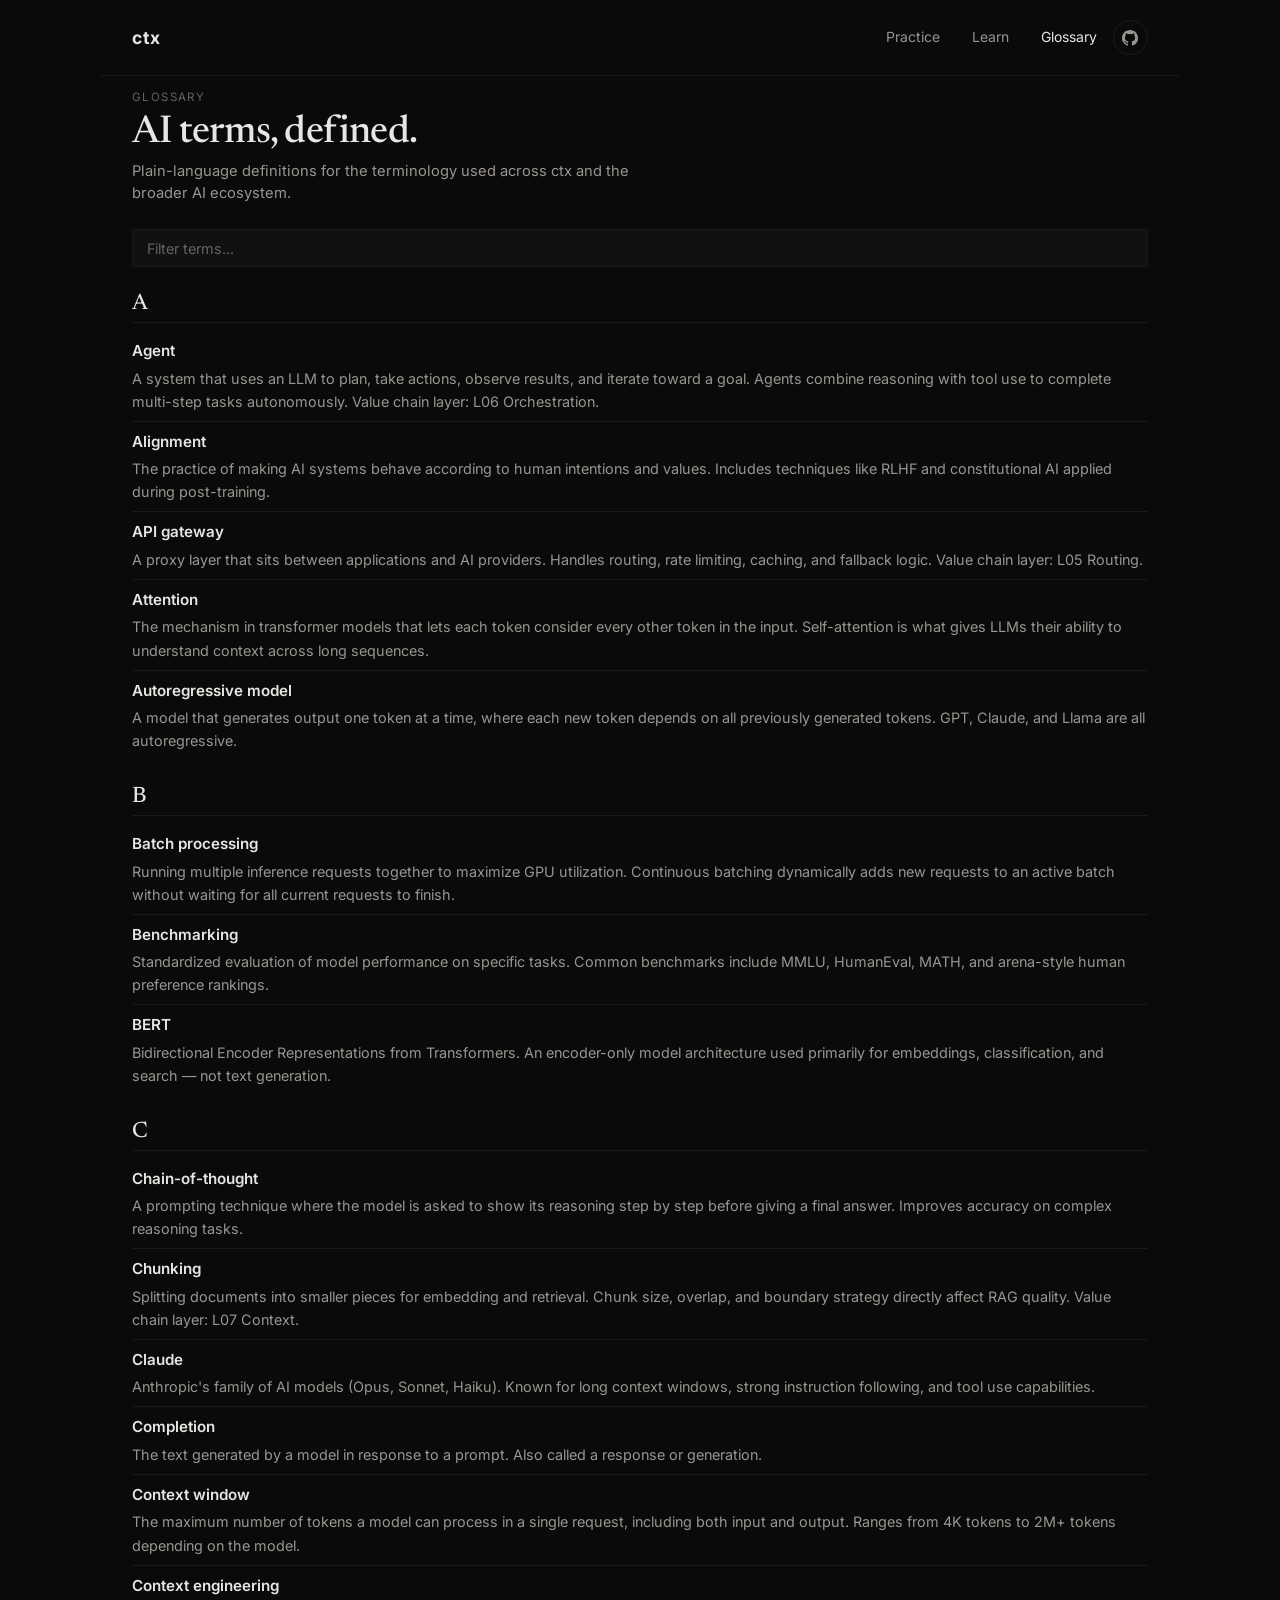
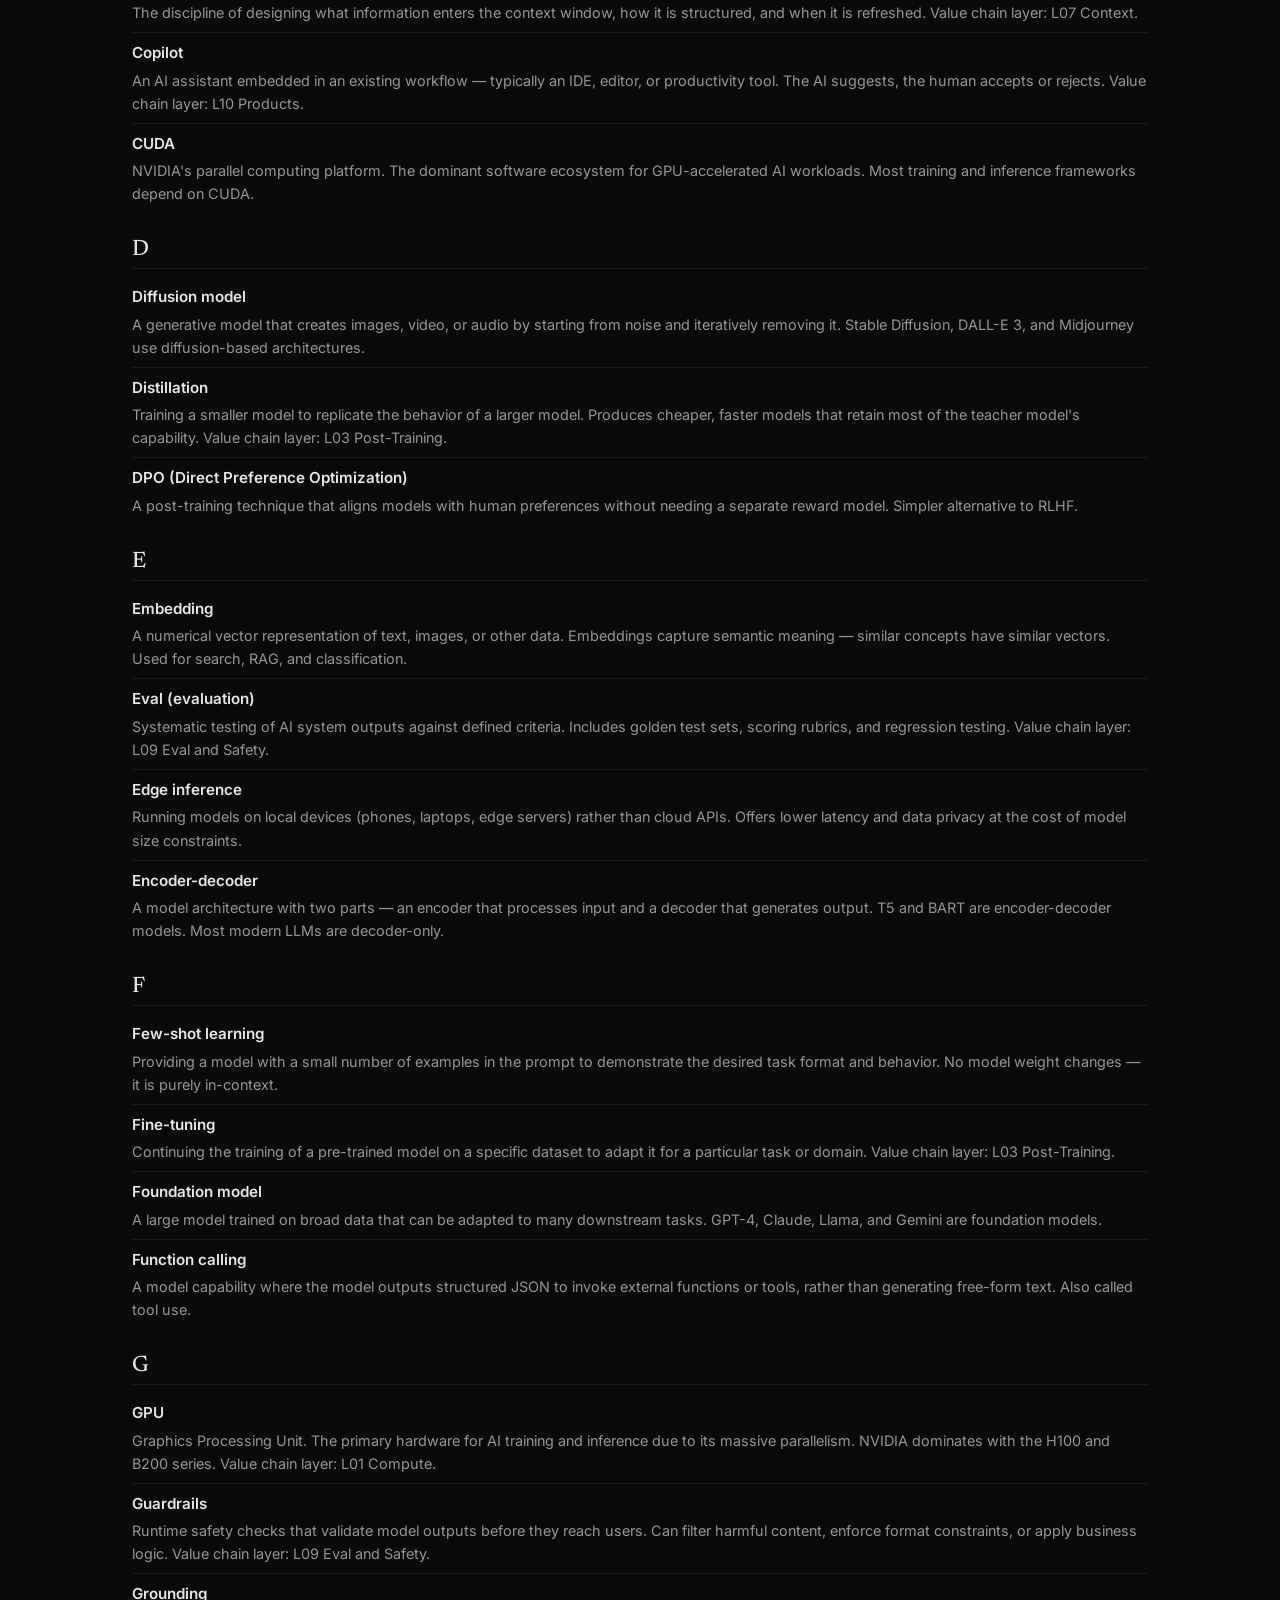
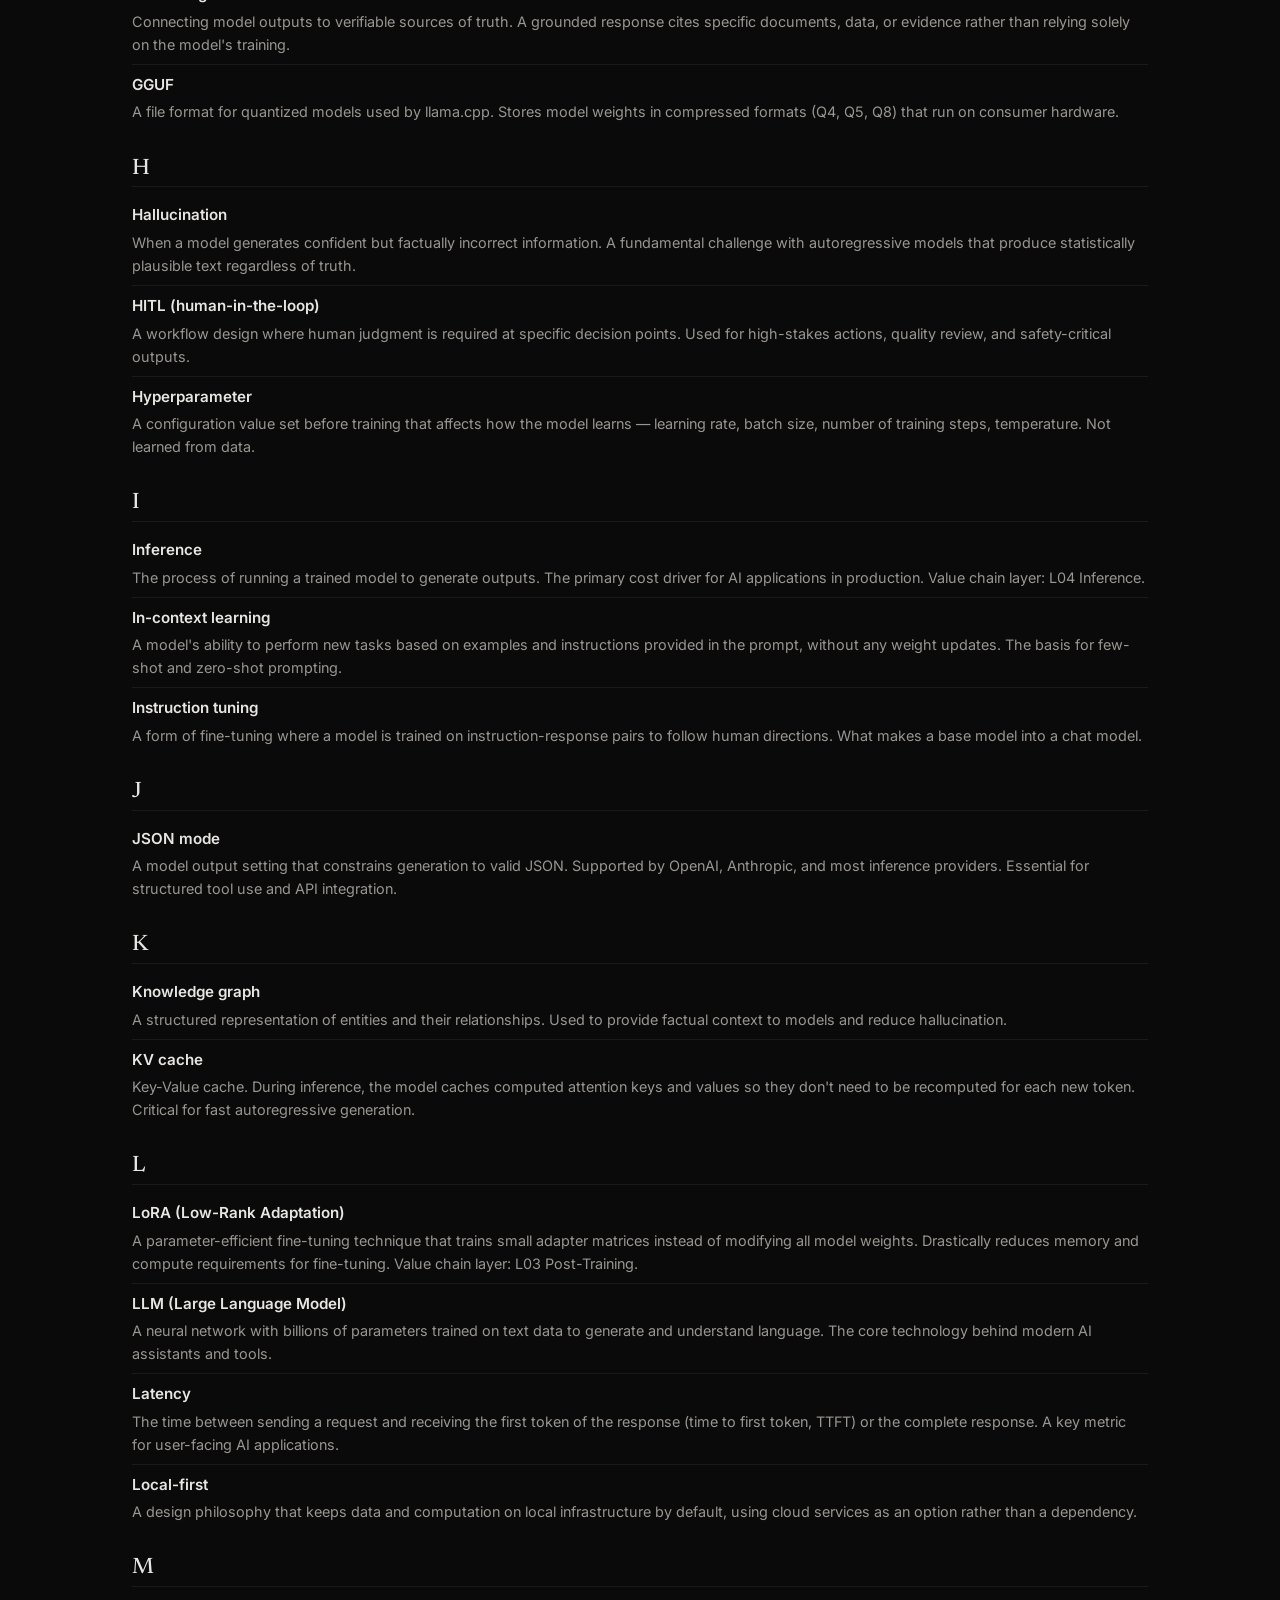
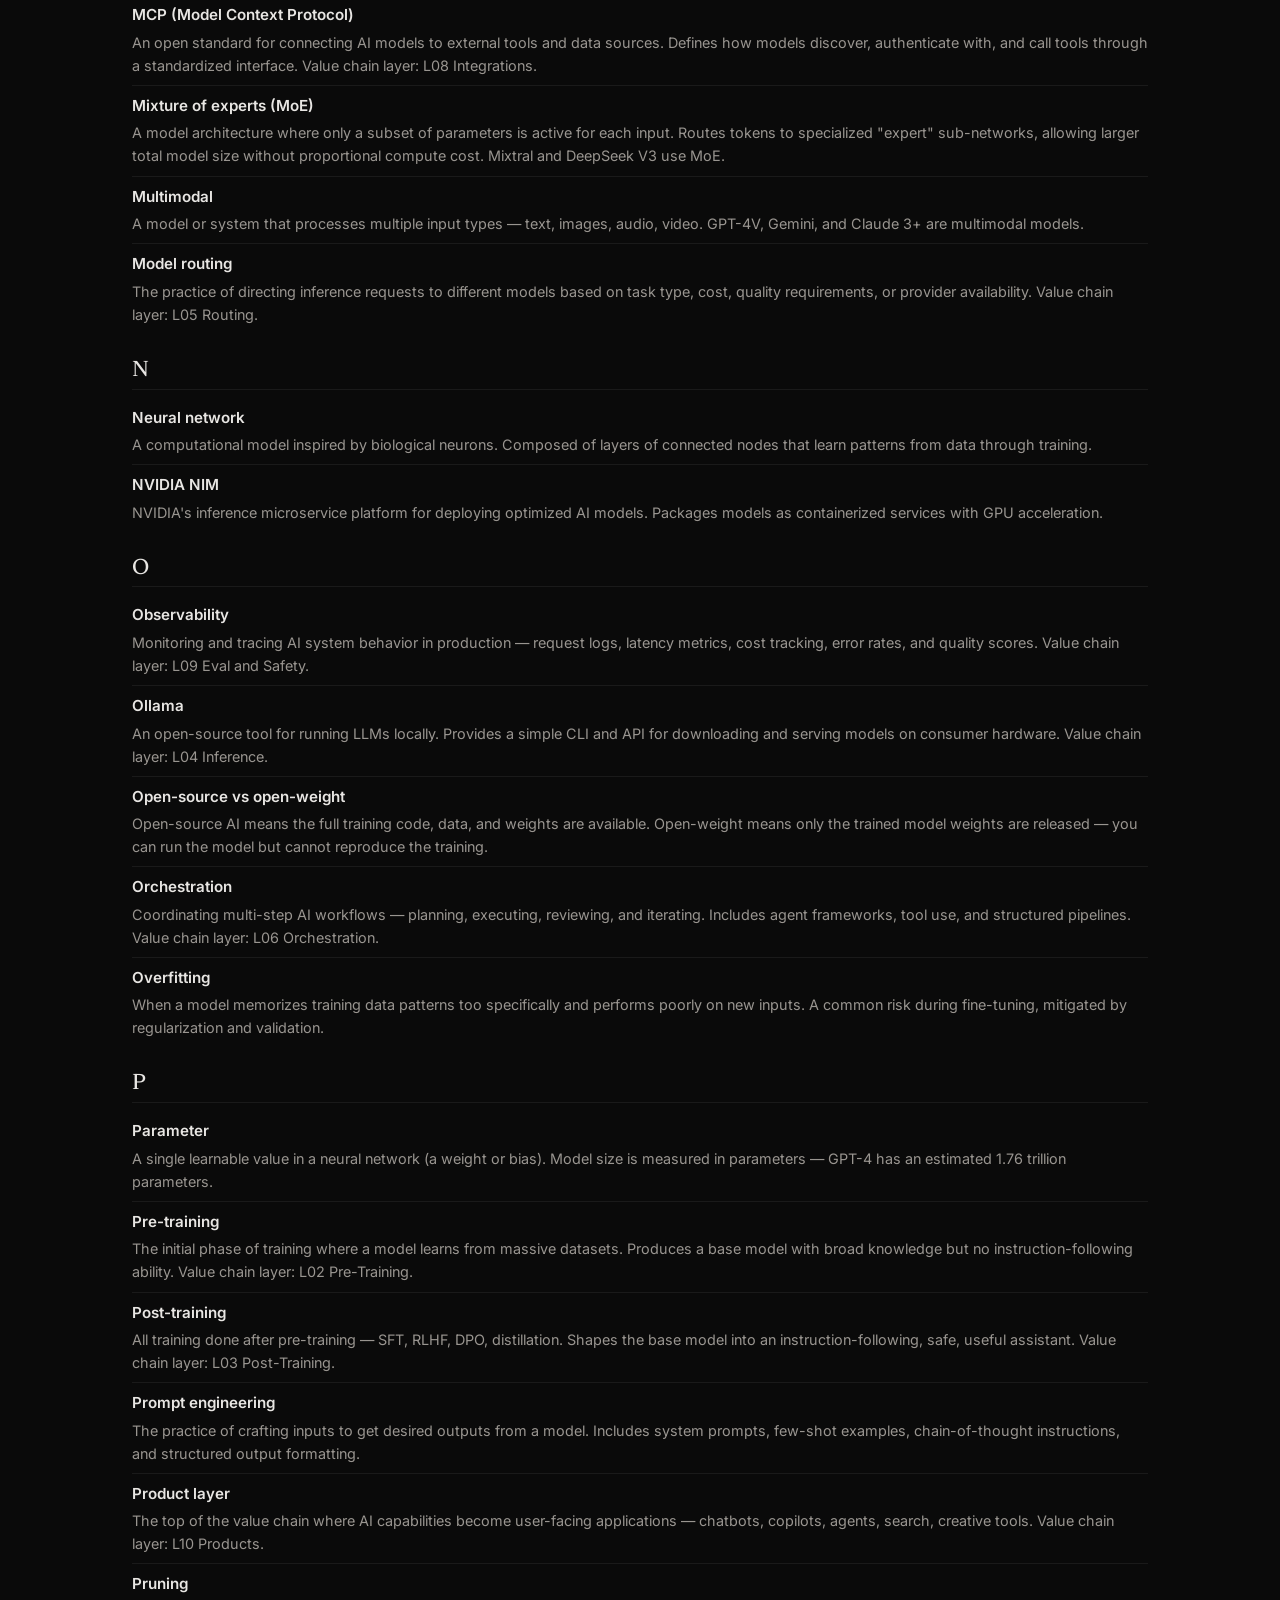
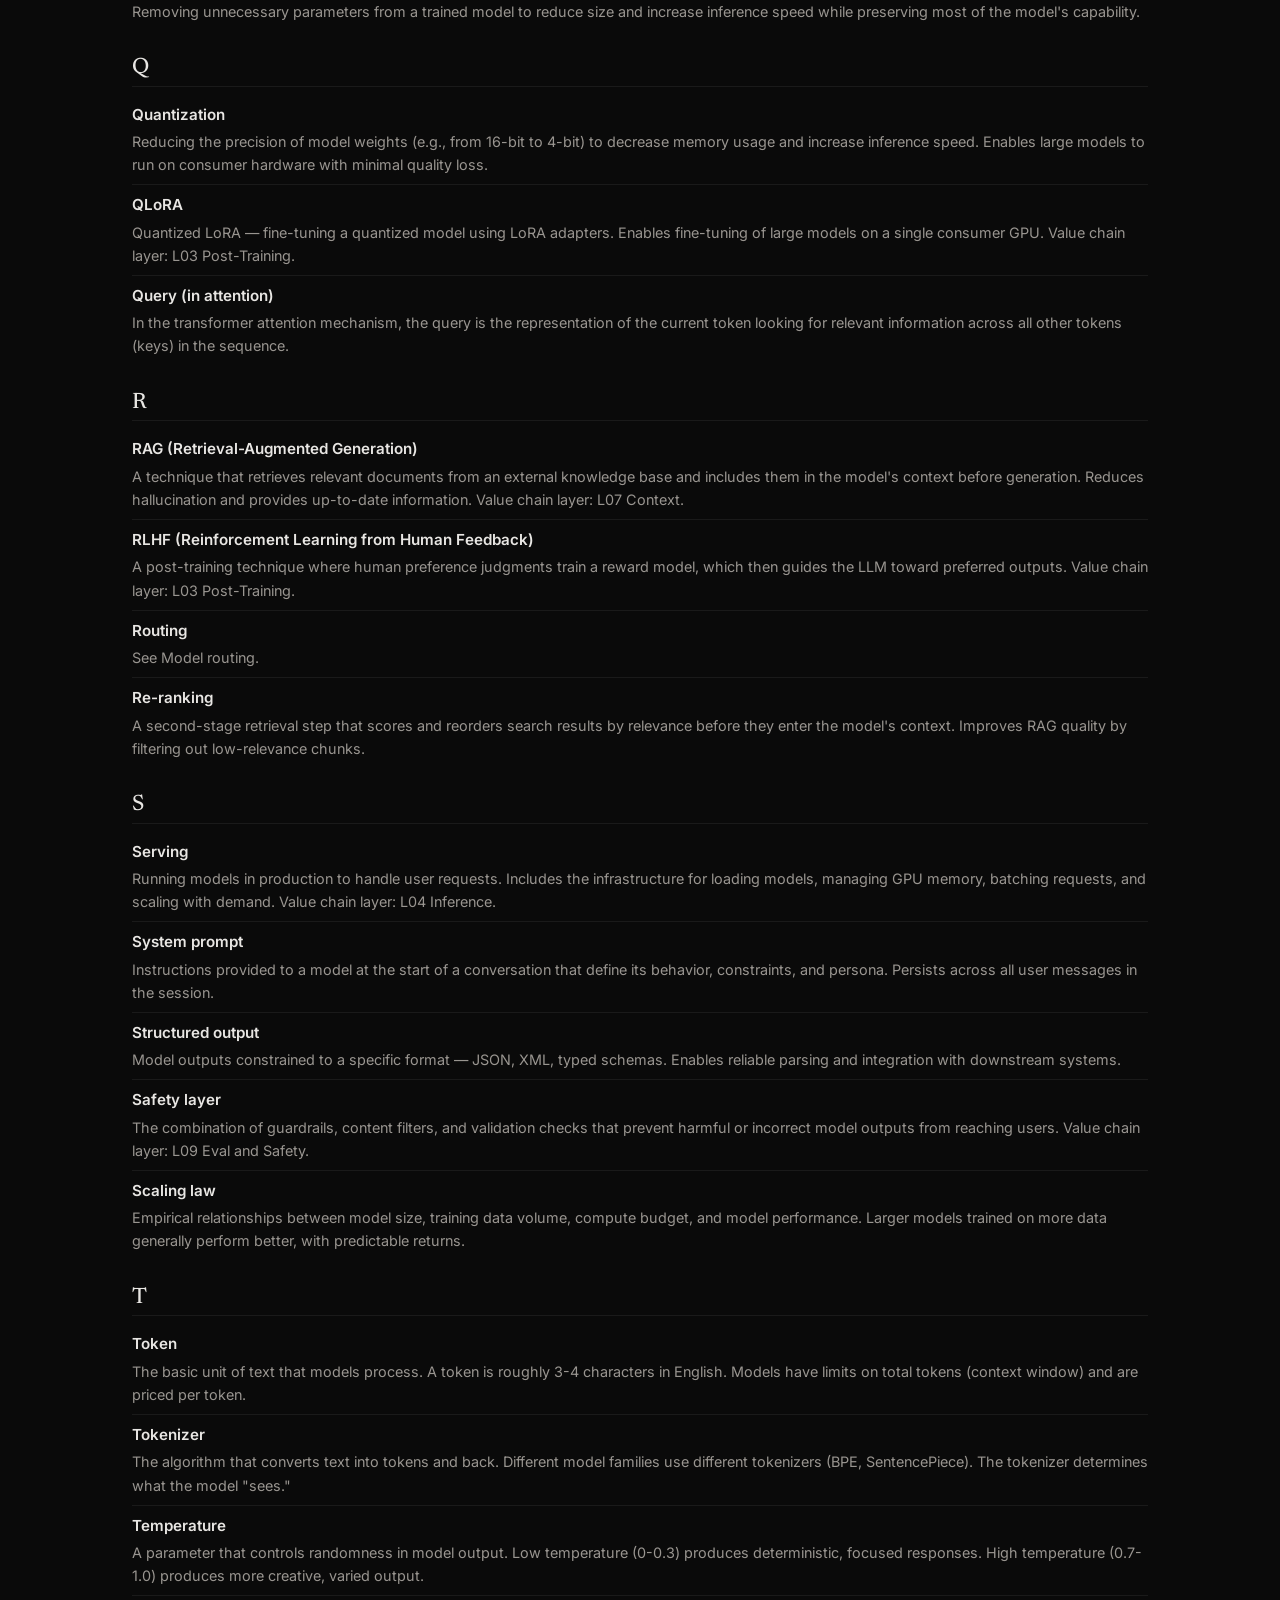
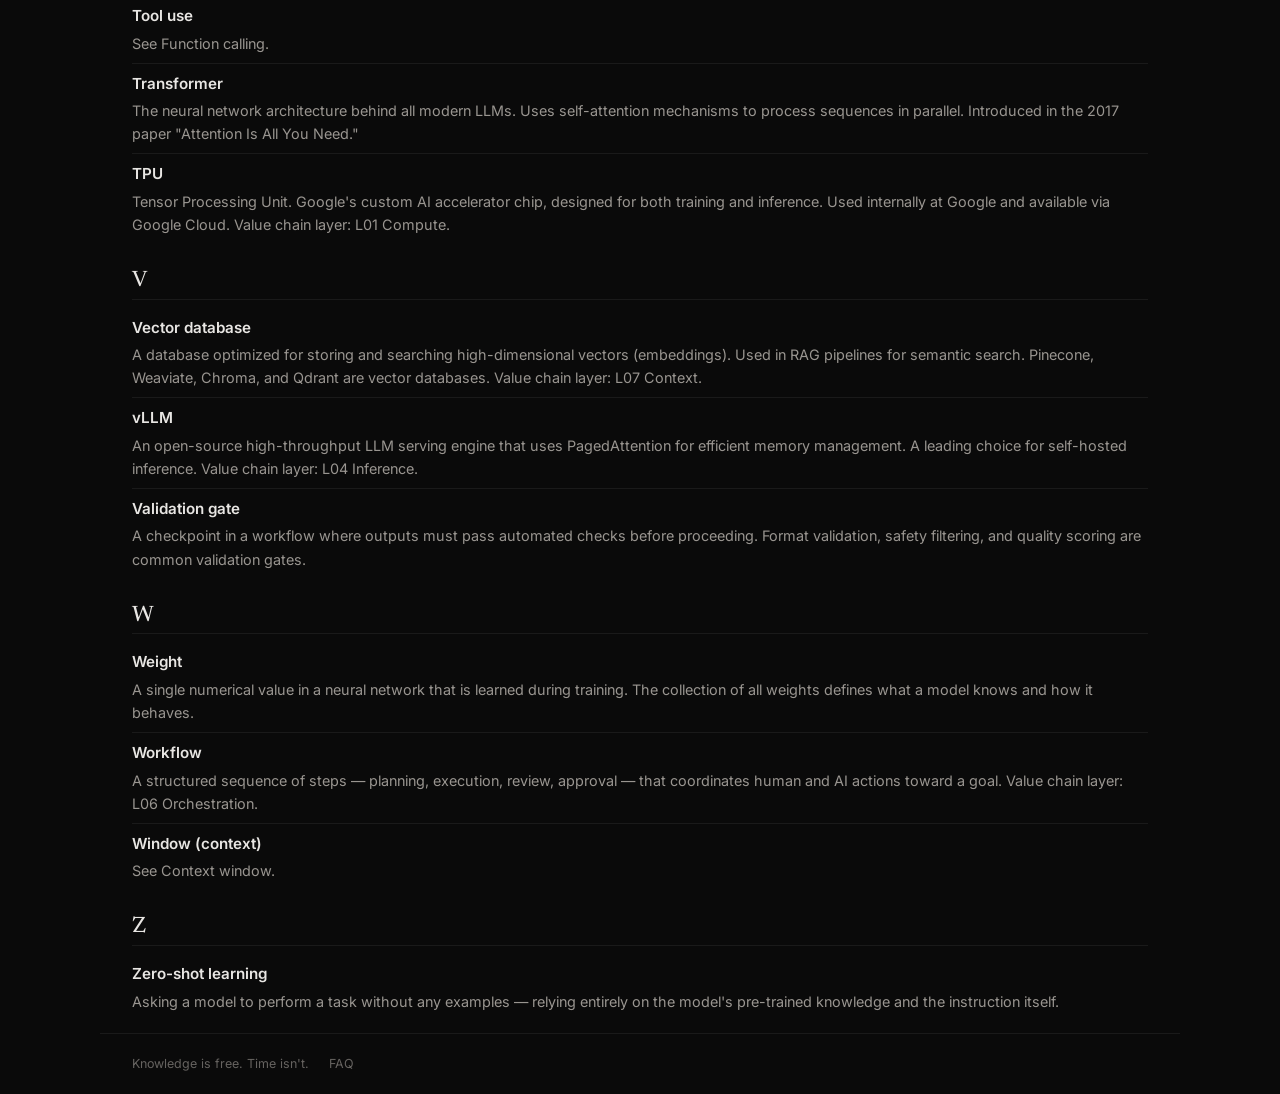
==== glossary/index.html @ 72e6d4c1 "Major site restructure: merge thesis into practice, rebuild learn/FAQ/glossary - Merge thesis (5 poi" ====
<!doctype html>
<html lang="en">
  <head>
    <meta charset="UTF-8" />
    <meta name="viewport" content="width=device-width, initial-scale=1.0" />
    <title>Glossary — ctx</title>
    <link rel="preconnect" href="https://fonts.googleapis.com" />
    <link rel="preconnect" href="https://fonts.gstatic.com" crossorigin />
    <link href="https://fonts.googleapis.com/css2?family=Inter:wght@400;500;600;700&family=Newsreader:ital,wght@0,400;0,500;1,400&display=swap" rel="stylesheet" />
    <link rel="stylesheet" href="/styles.css" />
    <link rel="canonical" href="https://ctx.earth/glossary" />
  </head>
  <body class="subpage">
    <header class="site-header">
      <a class="brand" href="/">ctx</a>
      <div class="header-actions">
        <button class="nav-toggle" type="button" aria-expanded="false" aria-controls="site-nav" aria-label="Open navigation">
          <span>Menu</span>
        </button>
        <nav id="site-nav" class="top-nav">
          <a class="nav-link" href="/practice">Practice</a>
          <a class="nav-link" href="/learn">Learn</a>
          <a class="nav-link" href="/glossary">Glossary</a>
        </nav>
        <a class="repo-link" href="https://github.com/oxnr/ctx" target="_blank" rel="noreferrer" aria-label="View ctx on GitHub" title="View source on GitHub">
          <svg viewBox="0 0 16 16" aria-hidden="true">
            <path d="M8 0C3.58 0 0 3.58 0 8c0 3.54 2.29 6.53 5.47 7.59.4.07.55-.17.55-.38 0-.19-.01-.82-.01-1.49-2.01.37-2.53-.49-2.69-.94-.09-.23-.48-.94-.82-1.13-.28-.15-.68-.52-.01-.53.63-.01 1.08.58 1.23.82.72 1.21 1.87.87 2.33.66.07-.52.28-.87.51-1.07-1.78-.2-3.64-.89-3.64-3.95 0-.87.31-1.59.82-2.15-.08-.2-.36-1.01.08-2.1 0 0 .67-.21 2.2.82a7.56 7.56 0 0 1 4 0c1.53-1.04 2.2-.82 2.2-.82.44 1.09.16 1.9.08 2.1.51.56.82 1.27.82 2.15 0 3.07-1.87 3.75-3.65 3.95.29.25.54.73.54 1.48 0 1.07-.01 1.93-.01 2.2 0 .21.15.46.55.38A8.01 8.01 0 0 0 16 8c0-4.42-3.58-8-8-8Z" />
          </svg>
        </a>
      </div>
    </header>
    <main>
      <section class="hero section" data-reveal>
        <p class="hero-kicker">Glossary</p>
        <h1>AI terms, defined.</h1>
        <p class="hero-subtitle">Plain-language definitions for the terminology used across ctx and the broader AI ecosystem.</p>
      </section>

      <section class="section section-compact" data-reveal>
        <div class="glossary__search">
          <input class="glossary__input" type="text" placeholder="Filter terms..." aria-label="Filter glossary terms" id="glossary-filter" />
        </div>

        <div class="glossary">

          <h2 class="glossary__letter" id="letter-A">A</h2>
          <dl class="glossary__list">
            <div class="glossary__entry">
              <dt id="agent">Agent</dt>
              <dd>A system that uses an LLM to plan, take actions, observe results, and iterate toward a goal. Agents combine reasoning with tool use to complete multi-step tasks autonomously. Value chain layer: L06 Orchestration.</dd>
            </div>
            <div class="glossary__entry">
              <dt id="alignment">Alignment</dt>
              <dd>The practice of making AI systems behave according to human intentions and values. Includes techniques like RLHF and constitutional AI applied during post-training.</dd>
            </div>
            <div class="glossary__entry">
              <dt id="api-gateway">API gateway</dt>
              <dd>A proxy layer that sits between applications and AI providers. Handles routing, rate limiting, caching, and fallback logic. Value chain layer: L05 Routing.</dd>
            </div>
            <div class="glossary__entry">
              <dt id="attention">Attention</dt>
              <dd>The mechanism in transformer models that lets each token consider every other token in the input. Self-attention is what gives LLMs their ability to understand context across long sequences.</dd>
            </div>
            <div class="glossary__entry">
              <dt id="autoregressive-model">Autoregressive model</dt>
              <dd>A model that generates output one token at a time, where each new token depends on all previously generated tokens. GPT, Claude, and Llama are all autoregressive.</dd>
            </div>
          </dl>

          <h2 class="glossary__letter" id="letter-B">B</h2>
          <dl class="glossary__list">
            <div class="glossary__entry">
              <dt id="batch-processing">Batch processing</dt>
              <dd>Running multiple inference requests together to maximize GPU utilization. Continuous batching dynamically adds new requests to an active batch without waiting for all current requests to finish.</dd>
            </div>
            <div class="glossary__entry">
              <dt id="benchmarking">Benchmarking</dt>
              <dd>Standardized evaluation of model performance on specific tasks. Common benchmarks include MMLU, HumanEval, MATH, and arena-style human preference rankings.</dd>
            </div>
            <div class="glossary__entry">
              <dt id="bert">BERT</dt>
              <dd>Bidirectional Encoder Representations from Transformers. An encoder-only model architecture used primarily for embeddings, classification, and search — not text generation.</dd>
            </div>
          </dl>

          <h2 class="glossary__letter" id="letter-C">C</h2>
          <dl class="glossary__list">
            <div class="glossary__entry">
              <dt id="chain-of-thought">Chain-of-thought</dt>
              <dd>A prompting technique where the model is asked to show its reasoning step by step before giving a final answer. Improves accuracy on complex reasoning tasks.</dd>
            </div>
            <div class="glossary__entry">
              <dt id="chunking">Chunking</dt>
              <dd>Splitting documents into smaller pieces for embedding and retrieval. Chunk size, overlap, and boundary strategy directly affect RAG quality. Value chain layer: L07 Context.</dd>
            </div>
            <div class="glossary__entry">
              <dt id="claude">Claude</dt>
              <dd>Anthropic's family of AI models (Opus, Sonnet, Haiku). Known for long context windows, strong instruction following, and tool use capabilities.</dd>
            </div>
            <div class="glossary__entry">
              <dt id="completion">Completion</dt>
              <dd>The text generated by a model in response to a prompt. Also called a response or generation.</dd>
            </div>
            <div class="glossary__entry">
              <dt id="context-window">Context window</dt>
              <dd>The maximum number of tokens a model can process in a single request, including both input and output. Ranges from 4K tokens to 2M+ tokens depending on the model.</dd>
            </div>
            <div class="glossary__entry">
              <dt id="context-engineering">Context engineering</dt>
              <dd>The discipline of designing what information enters the context window, how it is structured, and when it is refreshed. Value chain layer: L07 Context.</dd>
            </div>
            <div class="glossary__entry">
              <dt id="copilot">Copilot</dt>
              <dd>An AI assistant embedded in an existing workflow — typically an IDE, editor, or productivity tool. The AI suggests, the human accepts or rejects. Value chain layer: L10 Products.</dd>
            </div>
            <div class="glossary__entry">
              <dt id="cuda">CUDA</dt>
              <dd>NVIDIA's parallel computing platform. The dominant software ecosystem for GPU-accelerated AI workloads. Most training and inference frameworks depend on CUDA.</dd>
            </div>
          </dl>

          <h2 class="glossary__letter" id="letter-D">D</h2>
          <dl class="glossary__list">
            <div class="glossary__entry">
              <dt id="diffusion-model">Diffusion model</dt>
              <dd>A generative model that creates images, video, or audio by starting from noise and iteratively removing it. Stable Diffusion, DALL-E 3, and Midjourney use diffusion-based architectures.</dd>
            </div>
            <div class="glossary__entry">
              <dt id="distillation">Distillation</dt>
              <dd>Training a smaller model to replicate the behavior of a larger model. Produces cheaper, faster models that retain most of the teacher model's capability. Value chain layer: L03 Post-Training.</dd>
            </div>
            <div class="glossary__entry">
              <dt id="dpo">DPO (Direct Preference Optimization)</dt>
              <dd>A post-training technique that aligns models with human preferences without needing a separate reward model. Simpler alternative to RLHF.</dd>
            </div>
          </dl>

          <h2 class="glossary__letter" id="letter-E">E</h2>
          <dl class="glossary__list">
            <div class="glossary__entry">
              <dt id="embedding">Embedding</dt>
              <dd>A numerical vector representation of text, images, or other data. Embeddings capture semantic meaning — similar concepts have similar vectors. Used for search, RAG, and classification.</dd>
            </div>
            <div class="glossary__entry">
              <dt id="eval">Eval (evaluation)</dt>
              <dd>Systematic testing of AI system outputs against defined criteria. Includes golden test sets, scoring rubrics, and regression testing. Value chain layer: L09 Eval and Safety.</dd>
            </div>
            <div class="glossary__entry">
              <dt id="edge-inference">Edge inference</dt>
              <dd>Running models on local devices (phones, laptops, edge servers) rather than cloud APIs. Offers lower latency and data privacy at the cost of model size constraints.</dd>
            </div>
            <div class="glossary__entry">
              <dt id="encoder-decoder">Encoder-decoder</dt>
              <dd>A model architecture with two parts — an encoder that processes input and a decoder that generates output. T5 and BART are encoder-decoder models. Most modern LLMs are decoder-only.</dd>
            </div>
          </dl>

          <h2 class="glossary__letter" id="letter-F">F</h2>
          <dl class="glossary__list">
            <div class="glossary__entry">
              <dt id="few-shot-learning">Few-shot learning</dt>
              <dd>Providing a model with a small number of examples in the prompt to demonstrate the desired task format and behavior. No model weight changes — it is purely in-context.</dd>
            </div>
            <div class="glossary__entry">
              <dt id="fine-tuning">Fine-tuning</dt>
              <dd>Continuing the training of a pre-trained model on a specific dataset to adapt it for a particular task or domain. Value chain layer: L03 Post-Training.</dd>
            </div>
            <div class="glossary__entry">
              <dt id="foundation-model">Foundation model</dt>
              <dd>A large model trained on broad data that can be adapted to many downstream tasks. GPT-4, Claude, Llama, and Gemini are foundation models.</dd>
            </div>
            <div class="glossary__entry">
              <dt id="function-calling">Function calling</dt>
              <dd>A model capability where the model outputs structured JSON to invoke external functions or tools, rather than generating free-form text. Also called tool use.</dd>
            </div>
          </dl>

          <h2 class="glossary__letter" id="letter-G">G</h2>
          <dl class="glossary__list">
            <div class="glossary__entry">
              <dt id="gpu">GPU</dt>
              <dd>Graphics Processing Unit. The primary hardware for AI training and inference due to its massive parallelism. NVIDIA dominates with the H100 and B200 series. Value chain layer: L01 Compute.</dd>
            </div>
            <div class="glossary__entry">
              <dt id="guardrails">Guardrails</dt>
              <dd>Runtime safety checks that validate model outputs before they reach users. Can filter harmful content, enforce format constraints, or apply business logic. Value chain layer: L09 Eval and Safety.</dd>
            </div>
            <div class="glossary__entry">
              <dt id="grounding">Grounding</dt>
              <dd>Connecting model outputs to verifiable sources of truth. A grounded response cites specific documents, data, or evidence rather than relying solely on the model's training.</dd>
            </div>
            <div class="glossary__entry">
              <dt id="gguf">GGUF</dt>
              <dd>A file format for quantized models used by llama.cpp. Stores model weights in compressed formats (Q4, Q5, Q8) that run on consumer hardware.</dd>
            </div>
          </dl>

          <h2 class="glossary__letter" id="letter-H">H</h2>
          <dl class="glossary__list">
            <div class="glossary__entry">
              <dt id="hallucination">Hallucination</dt>
              <dd>When a model generates confident but factually incorrect information. A fundamental challenge with autoregressive models that produce statistically plausible text regardless of truth.</dd>
            </div>
            <div class="glossary__entry">
              <dt id="hitl">HITL (human-in-the-loop)</dt>
              <dd>A workflow design where human judgment is required at specific decision points. Used for high-stakes actions, quality review, and safety-critical outputs.</dd>
            </div>
            <div class="glossary__entry">
              <dt id="hyperparameter">Hyperparameter</dt>
              <dd>A configuration value set before training that affects how the model learns — learning rate, batch size, number of training steps, temperature. Not learned from data.</dd>
            </div>
          </dl>

          <h2 class="glossary__letter" id="letter-I">I</h2>
          <dl class="glossary__list">
            <div class="glossary__entry">
              <dt id="inference">Inference</dt>
              <dd>The process of running a trained model to generate outputs. The primary cost driver for AI applications in production. Value chain layer: L04 Inference.</dd>
            </div>
            <div class="glossary__entry">
              <dt id="in-context-learning">In-context learning</dt>
              <dd>A model's ability to perform new tasks based on examples and instructions provided in the prompt, without any weight updates. The basis for few-shot and zero-shot prompting.</dd>
            </div>
            <div class="glossary__entry">
              <dt id="instruction-tuning">Instruction tuning</dt>
              <dd>A form of fine-tuning where a model is trained on instruction-response pairs to follow human directions. What makes a base model into a chat model.</dd>
            </div>
          </dl>

          <h2 class="glossary__letter" id="letter-J">J</h2>
          <dl class="glossary__list">
            <div class="glossary__entry">
              <dt id="json-mode">JSON mode</dt>
              <dd>A model output setting that constrains generation to valid JSON. Supported by OpenAI, Anthropic, and most inference providers. Essential for structured tool use and API integration.</dd>
            </div>
          </dl>

          <h2 class="glossary__letter" id="letter-K">K</h2>
          <dl class="glossary__list">
            <div class="glossary__entry">
              <dt id="knowledge-graph">Knowledge graph</dt>
              <dd>A structured representation of entities and their relationships. Used to provide factual context to models and reduce hallucination.</dd>
            </div>
            <div class="glossary__entry">
              <dt id="kv-cache">KV cache</dt>
              <dd>Key-Value cache. During inference, the model caches computed attention keys and values so they don't need to be recomputed for each new token. Critical for fast autoregressive generation.</dd>
            </div>
          </dl>

          <h2 class="glossary__letter" id="letter-L">L</h2>
          <dl class="glossary__list">
            <div class="glossary__entry">
              <dt id="lora">LoRA (Low-Rank Adaptation)</dt>
              <dd>A parameter-efficient fine-tuning technique that trains small adapter matrices instead of modifying all model weights. Drastically reduces memory and compute requirements for fine-tuning. Value chain layer: L03 Post-Training.</dd>
            </div>
            <div class="glossary__entry">
              <dt id="llm">LLM (Large Language Model)</dt>
              <dd>A neural network with billions of parameters trained on text data to generate and understand language. The core technology behind modern AI assistants and tools.</dd>
            </div>
            <div class="glossary__entry">
              <dt id="latency">Latency</dt>
              <dd>The time between sending a request and receiving the first token of the response (time to first token, TTFT) or the complete response. A key metric for user-facing AI applications.</dd>
            </div>
            <div class="glossary__entry">
              <dt id="local-first">Local-first</dt>
              <dd>A design philosophy that keeps data and computation on local infrastructure by default, using cloud services as an option rather than a dependency.</dd>
            </div>
          </dl>

          <h2 class="glossary__letter" id="letter-M">M</h2>
          <dl class="glossary__list">
            <div class="glossary__entry">
              <dt id="mcp">MCP (Model Context Protocol)</dt>
              <dd>An open standard for connecting AI models to external tools and data sources. Defines how models discover, authenticate with, and call tools through a standardized interface. Value chain layer: L08 Integrations.</dd>
            </div>
            <div class="glossary__entry">
              <dt id="mixture-of-experts">Mixture of experts (MoE)</dt>
              <dd>A model architecture where only a subset of parameters is active for each input. Routes tokens to specialized "expert" sub-networks, allowing larger total model size without proportional compute cost. Mixtral and DeepSeek V3 use MoE.</dd>
            </div>
            <div class="glossary__entry">
              <dt id="multimodal">Multimodal</dt>
              <dd>A model or system that processes multiple input types — text, images, audio, video. GPT-4V, Gemini, and Claude 3+ are multimodal models.</dd>
            </div>
            <div class="glossary__entry">
              <dt id="model-routing">Model routing</dt>
              <dd>The practice of directing inference requests to different models based on task type, cost, quality requirements, or provider availability. Value chain layer: L05 Routing.</dd>
            </div>
          </dl>

          <h2 class="glossary__letter" id="letter-N">N</h2>
          <dl class="glossary__list">
            <div class="glossary__entry">
              <dt id="neural-network">Neural network</dt>
              <dd>A computational model inspired by biological neurons. Composed of layers of connected nodes that learn patterns from data through training.</dd>
            </div>
            <div class="glossary__entry">
              <dt id="nvidia-nim">NVIDIA NIM</dt>
              <dd>NVIDIA's inference microservice platform for deploying optimized AI models. Packages models as containerized services with GPU acceleration.</dd>
            </div>
          </dl>

          <h2 class="glossary__letter" id="letter-O">O</h2>
          <dl class="glossary__list">
            <div class="glossary__entry">
              <dt id="observability">Observability</dt>
              <dd>Monitoring and tracing AI system behavior in production — request logs, latency metrics, cost tracking, error rates, and quality scores. Value chain layer: L09 Eval and Safety.</dd>
            </div>
            <div class="glossary__entry">
              <dt id="ollama">Ollama</dt>
              <dd>An open-source tool for running LLMs locally. Provides a simple CLI and API for downloading and serving models on consumer hardware. Value chain layer: L04 Inference.</dd>
            </div>
            <div class="glossary__entry">
              <dt id="open-source-vs-open-weight">Open-source vs open-weight</dt>
              <dd>Open-source AI means the full training code, data, and weights are available. Open-weight means only the trained model weights are released — you can run the model but cannot reproduce the training.</dd>
            </div>
            <div class="glossary__entry">
              <dt id="orchestration">Orchestration</dt>
              <dd>Coordinating multi-step AI workflows — planning, executing, reviewing, and iterating. Includes agent frameworks, tool use, and structured pipelines. Value chain layer: L06 Orchestration.</dd>
            </div>
            <div class="glossary__entry">
              <dt id="overfitting">Overfitting</dt>
              <dd>When a model memorizes training data patterns too specifically and performs poorly on new inputs. A common risk during fine-tuning, mitigated by regularization and validation.</dd>
            </div>
          </dl>

          <h2 class="glossary__letter" id="letter-P">P</h2>
          <dl class="glossary__list">
            <div class="glossary__entry">
              <dt id="parameter">Parameter</dt>
              <dd>A single learnable value in a neural network (a weight or bias). Model size is measured in parameters — GPT-4 has an estimated 1.76 trillion parameters.</dd>
            </div>
            <div class="glossary__entry">
              <dt id="pre-training">Pre-training</dt>
              <dd>The initial phase of training where a model learns from massive datasets. Produces a base model with broad knowledge but no instruction-following ability. Value chain layer: L02 Pre-Training.</dd>
            </div>
            <div class="glossary__entry">
              <dt id="post-training">Post-training</dt>
              <dd>All training done after pre-training — SFT, RLHF, DPO, distillation. Shapes the base model into an instruction-following, safe, useful assistant. Value chain layer: L03 Post-Training.</dd>
            </div>
            <div class="glossary__entry">
              <dt id="prompt-engineering">Prompt engineering</dt>
              <dd>The practice of crafting inputs to get desired outputs from a model. Includes system prompts, few-shot examples, chain-of-thought instructions, and structured output formatting.</dd>
            </div>
            <div class="glossary__entry">
              <dt id="product-layer">Product layer</dt>
              <dd>The top of the value chain where AI capabilities become user-facing applications — chatbots, copilots, agents, search, creative tools. Value chain layer: L10 Products.</dd>
            </div>
            <div class="glossary__entry">
              <dt id="pruning">Pruning</dt>
              <dd>Removing unnecessary parameters from a trained model to reduce size and increase inference speed while preserving most of the model's capability.</dd>
            </div>
          </dl>

          <h2 class="glossary__letter" id="letter-Q">Q</h2>
          <dl class="glossary__list">
            <div class="glossary__entry">
              <dt id="quantization">Quantization</dt>
              <dd>Reducing the precision of model weights (e.g., from 16-bit to 4-bit) to decrease memory usage and increase inference speed. Enables large models to run on consumer hardware with minimal quality loss.</dd>
            </div>
            <div class="glossary__entry">
              <dt id="qlora">QLoRA</dt>
              <dd>Quantized LoRA — fine-tuning a quantized model using LoRA adapters. Enables fine-tuning of large models on a single consumer GPU. Value chain layer: L03 Post-Training.</dd>
            </div>
            <div class="glossary__entry">
              <dt id="query">Query (in attention)</dt>
              <dd>In the transformer attention mechanism, the query is the representation of the current token looking for relevant information across all other tokens (keys) in the sequence.</dd>
            </div>
          </dl>

          <h2 class="glossary__letter" id="letter-R">R</h2>
          <dl class="glossary__list">
            <div class="glossary__entry">
              <dt id="rag">RAG (Retrieval-Augmented Generation)</dt>
              <dd>A technique that retrieves relevant documents from an external knowledge base and includes them in the model's context before generation. Reduces hallucination and provides up-to-date information. Value chain layer: L07 Context.</dd>
            </div>
            <div class="glossary__entry">
              <dt id="rlhf">RLHF (Reinforcement Learning from Human Feedback)</dt>
              <dd>A post-training technique where human preference judgments train a reward model, which then guides the LLM toward preferred outputs. Value chain layer: L03 Post-Training.</dd>
            </div>
            <div class="glossary__entry">
              <dt id="routing">Routing</dt>
              <dd>See Model routing.</dd>
            </div>
            <div class="glossary__entry">
              <dt id="re-ranking">Re-ranking</dt>
              <dd>A second-stage retrieval step that scores and reorders search results by relevance before they enter the model's context. Improves RAG quality by filtering out low-relevance chunks.</dd>
            </div>
          </dl>

          <h2 class="glossary__letter" id="letter-S">S</h2>
          <dl class="glossary__list">
            <div class="glossary__entry">
              <dt id="serving">Serving</dt>
              <dd>Running models in production to handle user requests. Includes the infrastructure for loading models, managing GPU memory, batching requests, and scaling with demand. Value chain layer: L04 Inference.</dd>
            </div>
            <div class="glossary__entry">
              <dt id="system-prompt">System prompt</dt>
              <dd>Instructions provided to a model at the start of a conversation that define its behavior, constraints, and persona. Persists across all user messages in the session.</dd>
            </div>
            <div class="glossary__entry">
              <dt id="structured-output">Structured output</dt>
              <dd>Model outputs constrained to a specific format — JSON, XML, typed schemas. Enables reliable parsing and integration with downstream systems.</dd>
            </div>
            <div class="glossary__entry">
              <dt id="safety-layer">Safety layer</dt>
              <dd>The combination of guardrails, content filters, and validation checks that prevent harmful or incorrect model outputs from reaching users. Value chain layer: L09 Eval and Safety.</dd>
            </div>
            <div class="glossary__entry">
              <dt id="scaling-law">Scaling law</dt>
              <dd>Empirical relationships between model size, training data volume, compute budget, and model performance. Larger models trained on more data generally perform better, with predictable returns.</dd>
            </div>
          </dl>

          <h2 class="glossary__letter" id="letter-T">T</h2>
          <dl class="glossary__list">
            <div class="glossary__entry">
              <dt id="token">Token</dt>
              <dd>The basic unit of text that models process. A token is roughly 3-4 characters in English. Models have limits on total tokens (context window) and are priced per token.</dd>
            </div>
            <div class="glossary__entry">
              <dt id="tokenizer">Tokenizer</dt>
              <dd>The algorithm that converts text into tokens and back. Different model families use different tokenizers (BPE, SentencePiece). The tokenizer determines what the model "sees."</dd>
            </div>
            <div class="glossary__entry">
              <dt id="temperature">Temperature</dt>
              <dd>A parameter that controls randomness in model output. Low temperature (0-0.3) produces deterministic, focused responses. High temperature (0.7-1.0) produces more creative, varied output.</dd>
            </div>
            <div class="glossary__entry">
              <dt id="tool-use">Tool use</dt>
              <dd>See Function calling.</dd>
            </div>
            <div class="glossary__entry">
              <dt id="transformer">Transformer</dt>
              <dd>The neural network architecture behind all modern LLMs. Uses self-attention mechanisms to process sequences in parallel. Introduced in the 2017 paper "Attention Is All You Need."</dd>
            </div>
            <div class="glossary__entry">
              <dt id="tpu">TPU</dt>
              <dd>Tensor Processing Unit. Google's custom AI accelerator chip, designed for both training and inference. Used internally at Google and available via Google Cloud. Value chain layer: L01 Compute.</dd>
            </div>
          </dl>

          <h2 class="glossary__letter" id="letter-V">V</h2>
          <dl class="glossary__list">
            <div class="glossary__entry">
              <dt id="vector-database">Vector database</dt>
              <dd>A database optimized for storing and searching high-dimensional vectors (embeddings). Used in RAG pipelines for semantic search. Pinecone, Weaviate, Chroma, and Qdrant are vector databases. Value chain layer: L07 Context.</dd>
            </div>
            <div class="glossary__entry">
              <dt id="vllm">vLLM</dt>
              <dd>An open-source high-throughput LLM serving engine that uses PagedAttention for efficient memory management. A leading choice for self-hosted inference. Value chain layer: L04 Inference.</dd>
            </div>
            <div class="glossary__entry">
              <dt id="validation-gate">Validation gate</dt>
              <dd>A checkpoint in a workflow where outputs must pass automated checks before proceeding. Format validation, safety filtering, and quality scoring are common validation gates.</dd>
            </div>
          </dl>

          <h2 class="glossary__letter" id="letter-W">W</h2>
          <dl class="glossary__list">
            <div class="glossary__entry">
              <dt id="weight">Weight</dt>
              <dd>A single numerical value in a neural network that is learned during training. The collection of all weights defines what a model knows and how it behaves.</dd>
            </div>
            <div class="glossary__entry">
              <dt id="workflow">Workflow</dt>
              <dd>A structured sequence of steps — planning, execution, review, approval — that coordinates human and AI actions toward a goal. Value chain layer: L06 Orchestration.</dd>
            </div>
            <div class="glossary__entry">
              <dt id="window-context">Window (context)</dt>
              <dd>See Context window.</dd>
            </div>
          </dl>

          <h2 class="glossary__letter" id="letter-Z">Z</h2>
          <dl class="glossary__list">
            <div class="glossary__entry">
              <dt id="zero-shot-learning">Zero-shot learning</dt>
              <dd>Asking a model to perform a task without any examples — relying entirely on the model's pre-trained knowledge and the instruction itself.</dd>
            </div>
          </dl>

        </div>
      </section>
    </main>
    <footer class="site-footer">
      <p>Knowledge is free. Time isn't. <a href="/faq">FAQ</a></p>
    </footer>
    <script>
document.addEventListener('DOMContentLoaded', function() {
  var input = document.getElementById('glossary-filter');
  if (!input) return;
  input.addEventListener('input', function() {
    var q = this.value.toLowerCase().trim();
    var entries = document.querySelectorAll('.glossary__entry');
    var letters = document.querySelectorAll('.glossary__letter');
    entries.forEach(function(entry) {
      var dt = entry.querySelector('dt');
      var dd = entry.querySelector('dd');
      var text = (dt ? dt.textContent : '') + ' ' + (dd ? dd.textContent : '');
      entry.style.display = text.toLowerCase().indexOf(q) !== -1 ? '' : 'none';
    });
    letters.forEach(function(h) {
      var dl = h.nextElementSibling;
      if (!dl) return;
      var anyVisible = false;
      dl.querySelectorAll('.glossary__entry').forEach(function(e) { if (e.style.display !== 'none') anyVisible = true; });
      h.style.display = anyVisible ? '' : 'none';
      dl.style.display = anyVisible ? '' : 'none';
    });
  });
});
    </script>
    <script src="/script.js" defer></script>
  </body>
</html>
---- styles.css ----
:root {
  --bg: #0a0a0a;
  --surface: #111111;
  --border: #1a1a1a;
  --text: #e8e6e3;
  --text-secondary: #999590;
  --text-dim: #666360;
  --font-sans: "Inter", system-ui, -apple-system, sans-serif;
  --font-serif: "Newsreader", Georgia, serif;
  --max-w: 1080px;
  --gap: clamp(1.5rem, 4vw, 3rem);
}

*,
*::before,
*::after {
  box-sizing: border-box;
  margin: 0;
  padding: 0;
}

html {
  scroll-behavior: smooth;
  -webkit-font-smoothing: antialiased;
}

body {
  font-family: var(--font-sans);
  color: var(--text);
  background: var(--bg);
  line-height: 1.6;
  min-height: 100vh;
}

a {
  color: inherit;
}

/* ---- HEADER / NAV ---- */

.site-header {
  position: sticky;
  top: 0;
  z-index: 10;
  display: flex;
  align-items: center;
  justify-content: space-between;
  max-width: var(--max-w);
  margin: 0 auto;
  padding: 1.25rem clamp(1.5rem, 4vw, 2rem);
  background: var(--bg);
}

.brand {
  font-weight: 700;
  font-size: 1.1rem;
  letter-spacing: 0.06em;
  color: var(--text);
  text-decoration: none;
}

.header-actions {
  display: flex;
  align-items: center;
  gap: 1rem;
}

.top-nav {
  display: flex;
  gap: 2rem;
}

.repo-link {
  display: inline-flex;
  align-items: center;
  justify-content: center;
  width: 2.2rem;
  height: 2.2rem;
  border: 1px solid var(--border);
  border-radius: 999px;
  color: var(--text-secondary);
  text-decoration: none;
  transition: border-color 0.2s ease, color 0.2s ease, background 0.2s ease;
}

.repo-link:hover {
  color: var(--text);
  border-color: var(--text-secondary);
  background: var(--surface);
}

.repo-link svg {
  width: 1rem;
  height: 1rem;
  fill: currentColor;
}

.nav-toggle {
  appearance: none;
  border: 1px solid var(--border);
  border-radius: 0.3rem;
  background: transparent;
  color: var(--text);
  font-family: var(--font-sans);
  font-size: 0.8rem;
  letter-spacing: 0.08em;
  padding: 0.42rem 0.7rem;
  min-height: 2rem;
  display: none;
  cursor: pointer;
}

.nav-toggle[aria-expanded="true"] {
  border-color: var(--text);
}

.top-nav a {
  color: var(--text-secondary);
  text-decoration: none;
  font-size: 0.875rem;
  padding: 0.15rem 0;
  transition: color 0.2s;
}

.top-nav a:hover,
.top-nav a.is-active {
  color: var(--text);
}

/* ---- HERO ---- */

.hero {
  max-width: var(--max-w);
  margin: 0 auto;
  padding: clamp(3rem, 8vw, 5rem) clamp(1.5rem, 4vw, 2rem) clamp(1.5rem, 4vw, 2.5rem);
}

.hero-kicker {
  margin: 0;
  font-size: 0.75rem;
  color: var(--text-dim);
  text-transform: uppercase;
  letter-spacing: 0.12em;
}

.hero h1 {
  margin: 0.75rem 0 0;
  font-family: var(--font-serif);
  font-weight: 500;
  font-size: clamp(2.2rem, 5.5vw, 4rem);
  line-height: 1.15;
  max-width: 20ch;
  letter-spacing: -0.02em;
}

.hero-subtitle {
  margin: 1rem 0 0;
  max-width: 58ch;
  color: var(--text-secondary);
  font-size: 1.05rem;
  line-height: 1.75;
}

/* ---- BUTTONS ---- */

.btn {
  display: inline-block;
  padding: 0.75rem 1.75rem;
  color: var(--bg);
  background: var(--text);
  text-decoration: none;
  font-weight: 600;
  font-size: 0.9rem;
  transition: opacity 0.2s;
}

.btn:hover {
  opacity: 0.85;
}

.btn-subtle {
  color: var(--text);
  background: transparent;
  border: 1px solid var(--border);
}

.btn-subtle:hover {
  border-color: var(--text);
  opacity: 1;
}

/* ---- SECTIONS ---- */

.section {
  max-width: var(--max-w);
  margin: 0 auto;
  padding: clamp(2rem, 5vw, 3.5rem) clamp(1.5rem, 4vw, 2rem);
  border-top: 1px solid var(--border);
}

.section-label {
  font-size: 0.75rem;
  letter-spacing: 0.12em;
  text-transform: uppercase;
  color: var(--text-dim);
  margin: 0 0 1rem;
}

h2 {
  margin: 0;
  font-family: var(--font-serif);
  font-weight: 500;
  font-size: clamp(1.6rem, 4vw, 2.6rem);
  line-height: 1.2;
  letter-spacing: -0.01em;
  max-width: 28ch;
}

.section-intro {
  margin: 0.75rem 0 0;
  color: var(--text-secondary);
  max-width: 52ch;
}

.section-compact {
  padding-top: 0;
  border-top: 0;
}

/* ---- OVERVIEW GRID (index micro-cards) ---- */

.overview-grid {
  display: grid;
  gap: 1px;
  margin-top: 2rem;
  background: var(--border);
  border: 1px solid var(--border);
}

.micro-card {
  background: var(--bg);
  padding: 1.5rem;
  display: grid;
  gap: 0.5rem;
  text-decoration: none;
  color: inherit;
  cursor: pointer;
  transition: background 0.2s ease, box-shadow 0.2s ease;
}

.micro-card:hover {
  background: var(--surface);
}

.micro-card__label {
  margin: 0;
  font-size: 0.75rem;
  color: var(--text-dim);
  letter-spacing: 0.08em;
  text-transform: uppercase;
}

.micro-card h3 {
  margin: 0;
  font-size: 1.15rem;
  font-weight: 600;
  line-height: 1.3;
}

.micro-card p {
  margin: 0;
  color: var(--text-secondary);
  font-size: 0.95rem;
  line-height: 1.7;
}

/* ---- ACCORDION ---- */

.accordion-list {
  margin-top: 1.25rem;
  display: grid;
  gap: 0;
}

.accordion {
  border: 1px solid var(--border);
  border-bottom: 0;
  background: var(--bg);
  overflow: hidden;
}

.accordion:last-child {
  border-bottom: 1px solid var(--border);
}

.accordion__toggle {
  width: 100%;
  border: 0;
  background: transparent;
  color: inherit;
  display: grid;
  grid-template-columns: 1fr auto;
  align-items: center;
  gap: 0.75rem;
  padding: 0.9rem 1rem;
  cursor: pointer;
  text-align: left;
  font: inherit;
}

.accordion__title {
  display: inline-flex;
  gap: 0.75rem;
  align-items: baseline;
}

.accordion__index {
  font-size: 0.75rem;
  color: var(--text-dim);
  letter-spacing: 0.08em;
  min-width: 1.8rem;
}

.accordion__toggle > span:last-child {
  transition: transform 200ms ease;
}

.accordion__panel {
  max-height: 0;
  opacity: 0;
  overflow: hidden;
  border-top: 1px solid transparent;
  transition: max-height 240ms ease, opacity 220ms ease, border-color 240ms ease;
}

.accordion__panel > p,
.accordion__panel ul,
.accordion__panel > .panel-block {
  padding: 0 1rem 1rem;
  padding-left: 3.55rem; /* align with title text: 1rem toggle + 1.8rem index + 0.75rem gap */
}

.accordion__panel p {
  color: var(--text-secondary);
  margin: 0.9rem 0 1rem;
}

.accordion__panel ul {
  margin: 0 0 1rem;
  padding-left: 4.8rem; /* 3.55rem base + 1.25rem list indent */
  color: var(--text-secondary);
  display: grid;
  gap: 0.45rem;
}

.accordion__panel li {
  line-height: 1.6;
  font-size: 0.95rem;
}

.panel-block {
  display: grid;
  gap: 1rem;
}

.info-grid {
  display: grid;
  gap: 1px;
  background: var(--border);
  border: 1px solid var(--border);
}

.info-card {
  background: var(--bg);
  padding: 1rem 1.1rem;
  display: grid;
  gap: 0.3rem;
}

.info-card__label {
  font-size: 0.72rem;
  letter-spacing: 0.1em;
  text-transform: uppercase;
  color: var(--text-dim);
}

.info-card__value {
  font-size: 1.05rem;
  font-weight: 600;
  color: var(--text);
}

.info-card__meta {
  color: var(--text-secondary);
  font-size: 0.9rem;
  line-height: 1.55;
}

.stack-links {
  display: flex;
  flex-wrap: wrap;
  gap: 0.75rem;
}

.table-wrap {
  overflow-x: auto;
  border: 1px solid var(--border);
}

.data-table {
  width: 100%;
  min-width: 42rem;
  border-collapse: collapse;
  background: var(--bg);
}

.data-table th,
.data-table td {
  padding: 0.75rem 0.9rem;
  border-bottom: 1px solid var(--border);
  text-align: left;
  vertical-align: top;
  font-size: 0.92rem;
}

.data-table th {
  color: var(--text);
  font-size: 0.78rem;
  letter-spacing: 0.08em;
  text-transform: uppercase;
}

.data-table td {
  color: var(--text-secondary);
}

.data-table a {
  color: var(--text);
  text-decoration-color: var(--text-dim);
  text-underline-offset: 0.18em;
}

.data-table a:hover {
  text-decoration-color: var(--text);
}

.data-table tr:last-child td {
  border-bottom: 0;
}

.stack-note {
  color: var(--text-secondary);
  font-size: 0.95rem;
}

.accordion.is-open .accordion__toggle > span:last-child {
  transform: rotate(-180deg);
}

.accordion.is-open .accordion__panel {
  opacity: 1;
  border-top-color: var(--border);
}

/* ---- SCROLL REVEAL ---- */

[data-reveal] {
  opacity: 1;
  transform: none;
  transition: opacity 0.5s ease, transform 0.5s ease;
}

html.js [data-reveal] {
  opacity: 0;
  transform: translateY(12px);
}

html.js [data-reveal].is-visible {
  opacity: 1;
  transform: translateY(0);
}

/* ---- FOOTER ---- */

.site-footer {
  max-width: var(--max-w);
  margin: 0 auto;
  padding: 1.25rem clamp(1.5rem, 4vw, 2rem);
  border-top: 1px solid var(--border);
  font-size: 0.78rem;
  color: var(--text-dim);
}

.site-footer p {
  margin: 0;
}

/* Disable reveal animations on shared pages */
html.js body.subpage [data-reveal],
html.js body.subpage .micro-card,
html.js body.subpage .info-card {
  opacity: 1;
  transform: none;
}

/* ---- SUBPAGE: ABOVE THE FOLD ---- */

body.subpage {
  min-height: 100vh;
  overflow-x: hidden;
  overflow-y: auto;
}

body.subpage .hero {
  padding: 1.25rem clamp(1.5rem, 4vw, 2rem) 0.4rem;
}

body.subpage .hero h1 {
  font-size: clamp(1.6rem, 4vw, 2.4rem);
  margin-top: 0.3rem;
}

body.subpage .hero-kicker {
  font-size: 0.72rem;
}

body.subpage .hero-subtitle {
  font-size: 0.92rem;
  margin-top: 0.25rem;
  line-height: 1.55;
}

body.subpage .section {
  padding: 0.75rem clamp(1.5rem, 4vw, 2rem);
}

body.subpage .section-label {
  margin-bottom: 0.5rem;
}

body.subpage .accordion-list {
  margin-top: 0.5rem;
}

body.subpage .accordion__toggle {
  padding: 0.55rem 1rem;
  font-size: 0.95rem;
}

/* ---- PRINCIPLE LIST (Practice page) ---- */

.principle-list {
  margin-top: 0.5rem;
  display: grid;
  gap: 0;
}

.principle-item {
  display: flex;
  gap: 0.75rem;
  align-items: baseline;
  padding: 0.45rem 1rem;
  border: 1px solid var(--border);
  border-bottom: 0;
  font-size: 0.9rem;
}

.principle-item:last-child {
  border-bottom: 1px solid var(--border);
}

.principle-item__index {
  font-size: 0.75rem;
  color: var(--text-dim);
  letter-spacing: 0.08em;
  min-width: 1.8rem;
  flex-shrink: 0;
}

.principle-item__name {
  font-weight: 600;
  white-space: nowrap;
  flex-shrink: 0;
}

.principle-item__desc {
  color: var(--text-dim);
  font-size: 0.85rem;
}

/* ---- VALUE CHAIN FLOW DIAGRAM ---- */

.vc-flow {
  display: flex;
  flex-direction: column;
  gap: 0.5rem;
  padding: 1.5rem 0;
}

.vc-flow__row {
  display: flex;
  align-items: center;
  gap: 0;
}

.vc-node {
  display: flex;
  flex-direction: column;
  align-items: center;
  gap: 0.3rem;
  padding: 0.75rem 1rem;
  border: 1px solid var(--border);
  background: var(--bg);
  text-decoration: none;
  color: inherit;
  min-width: 5.5rem;
  flex: 1;
  transition: background 0.2s ease, border-color 0.2s ease;
  cursor: pointer;
}

.vc-node:hover {
  background: var(--surface);
  border-color: var(--text-secondary);
}

.vc-node__index {
  font-size: 0.65rem;
  color: var(--text-dim);
  letter-spacing: 0.1em;
}

.vc-node__label {
  font-size: 0.78rem;
  font-weight: 600;
  white-space: nowrap;
}

.vc-arrow {
  display: block;
  width: 1.5rem;
  height: 1px;
  background: var(--border);
  flex-shrink: 0;
  position: relative;
}

.vc-arrow::after {
  content: "";
  position: absolute;
  right: 0;
  top: -3px;
  border: solid var(--border);
  border-width: 0 1px 1px 0;
  padding: 2.5px;
  transform: rotate(-45deg);
}

/* ---- EXPLORER ---- */

.explorer {
  max-width: var(--max-w);
  margin: 0 auto;
  padding: 0.75rem clamp(1.5rem, 4vw, 2rem);
}

.explorer__search {
  position: relative;
  margin-bottom: 1rem;
}

.explorer__input {
  width: 100%;
  padding: 0.6rem 0.9rem;
  font-family: var(--font-sans);
  font-size: 0.9rem;
  color: var(--text);
  background: var(--surface);
  border: 1px solid var(--border);
  outline: none;
  transition: border-color 0.2s ease;
}

.explorer__input::placeholder {
  color: var(--text-dim);
}

.explorer__input:focus {
  border-color: var(--text-secondary);
}

.explorer__prompt {
  color: var(--text-dim);
  font-size: 0.85rem;
  padding: 1.5rem 0;
  text-align: center;
}

.explorer__results {
  display: grid;
  grid-template-columns: 1fr 1fr;
  gap: 1px;
  background: var(--border);
  border: 1px solid var(--border);
}

.explorer__col {
  background: var(--bg);
  min-height: 4rem;
}

.explorer__col-label {
  display: block;
  padding: 0.5rem 0.75rem;
  font-size: 0.68rem;
  letter-spacing: 0.1em;
  text-transform: uppercase;
  color: var(--text-dim);
  border-bottom: 1px solid var(--border);
}

.explorer__list {
  list-style: none;
  padding: 0;
  margin: 0;
}

.explorer__item {
  display: flex;
  justify-content: space-between;
  align-items: baseline;
  gap: 0.5rem;
  padding: 0.4rem 0.75rem;
  cursor: pointer;
  transition: background 0.15s ease;
  border-bottom: 1px solid var(--border);
}

.explorer__item:last-child {
  border-bottom: 0;
}

.explorer__item:hover {
  background: var(--surface);
}

.explorer__item.is-active {
  background: var(--surface);
  border-left: 2px solid var(--text);
  padding-left: calc(0.75rem - 2px);
}

.explorer__item-left {
  display: flex;
  align-items: center;
  gap: 0.5rem;
  min-width: 0;
}

.explorer__item-favicon {
  width: 16px;
  height: 16px;
  flex-shrink: 0;
  border-radius: 2px;
  opacity: 0.8;
}

.explorer__item-name {
  font-size: 0.88rem;
  font-weight: 500;
  color: var(--text);
  overflow: hidden;
  text-overflow: ellipsis;
  white-space: nowrap;
}

.explorer__item-meta {
  font-size: 0.72rem;
  color: var(--text-dim);
  white-space: nowrap;
}

/* Detail panel */
.explorer__detail {
  margin-top: 1rem;
  border: 1px solid var(--border);
  background: var(--bg);
  padding: 1rem 1.25rem;
}

.explorer__back {
  appearance: none;
  border: 0;
  background: transparent;
  color: var(--text-dim);
  font-family: var(--font-sans);
  font-size: 0.78rem;
  cursor: pointer;
  padding: 0;
  margin-bottom: 0.5rem;
  transition: color 0.2s;
}

.explorer__back:hover {
  color: var(--text);
}

.explorer__detail-name {
  font-size: 1.1rem;
  font-weight: 600;
  margin-bottom: 0.25rem;
}

.explorer__detail-desc {
  color: var(--text-secondary);
  font-size: 0.9rem;
  line-height: 1.55;
  margin-bottom: 0.5rem;
}

.explorer__detail-meta {
  font-size: 0.78rem;
  color: var(--text-dim);
  margin-bottom: 0.75rem;
}

.explorer__detail-layers {
  display: flex;
  flex-wrap: wrap;
  gap: 0.35rem;
  margin-bottom: 0.75rem;
}

.explorer__layer-badge {
  font-size: 0.7rem;
  letter-spacing: 0.06em;
  padding: 0.2rem 0.5rem;
  border: 1px solid #5568;
  background: #1a1a22;
  color: var(--text-secondary);
  opacity: 0.7;
}

.explorer__layer-badge.is-direct {
  border-color: #4a9;
  background: #1a2a1a;
  color: var(--text);
  opacity: 1;
}

.explorer__detail-links {
  display: flex;
  align-items: center;
  gap: 0.75rem;
  flex-wrap: wrap;
}

.explorer__detail-links a {
  display: inline-flex;
  align-items: center;
  gap: 0.35rem;
  font-size: 0.82rem;
  color: var(--text-secondary);
  text-decoration: underline;
  text-decoration-color: var(--text-dim);
  text-underline-offset: 0.18em;
  transition: color 0.2s;
}

.explorer__detail-links a:hover {
  color: var(--text);
  text-decoration-color: var(--text);
}

.explorer__detail-links .gh-icon {
  width: 14px;
  height: 14px;
  fill: currentColor;
  flex-shrink: 0;
}

.explorer__detail-favicon {
  width: 20px;
  height: 20px;
  border-radius: 3px;
  vertical-align: middle;
  margin-right: 0.4rem;
  opacity: 0.9;
}

/* Layer details in detail panel */
.explorer__detail-layer-details {
  display: grid;
  gap: 0.35rem;
  margin-bottom: 0.75rem;
}

.explorer__layer-detail {
  display: flex;
  align-items: baseline;
  gap: 0.5rem;
  font-size: 0.82rem;
  color: var(--text-secondary);
  line-height: 1.5;
}

.explorer__layer-detail .explorer__layer-badge {
  flex-shrink: 0;
  font-size: 0.65rem;
  padding: 0.15rem 0.35rem;
}

/* Flow node highlight states */
.vc-node.is-active {
  background: var(--surface);
  border-color: var(--text);
}

.vc-node.is-direct {
  background: #1a2a1a;
  border-color: #4a9;
}

.vc-node.is-direct .vc-node__index,
.vc-node.is-direct .vc-node__label {
  color: #7dcea0;
}

.vc-node.is-indirect {
  background: #1a1a22;
  border-color: #5568;
  opacity: 0.7;
}

/* ---- RESPONSIVE ---- */

@media (min-width: 768px) {
  .overview-grid {
    grid-template-columns: 1fr 1fr;
  }

  .info-grid {
    grid-template-columns: repeat(4, minmax(0, 1fr));
  }
}

@media (max-width: 760px) {
  /* Release above-the-fold on mobile — mobile is a scroll experience */
  body.subpage {
    height: auto;
    overflow: visible;
  }

  .explorer__results {
    grid-template-columns: 1fr;
  }

  .top-nav {
    display: flex;
    gap: 1.25rem;
    flex-wrap: wrap;
    justify-content: flex-end;
  }

  .header-actions {
    gap: 0.75rem;
  }

  .top-nav a {
    font-size: 0.8rem;
  }

  .nav-toggle {
    display: none;
  }

  html.js .nav-toggle {
    display: inline-flex;
    align-items: center;
    justify-content: center;
  }

  html.js .top-nav {
    position: fixed;
    top: 3.75rem;
    left: 50%;
    transform: translateX(-50%);
    width: min(100%, var(--max-w));
    max-height: 0;
    opacity: 0;
    overflow: hidden;
    pointer-events: none;
    background: rgba(10, 10, 10, 0.98);
    border: 0;
    display: grid;
    justify-items: start;
    justify-content: stretch;
    padding-bottom: 0.5rem;
    transition: max-height 0.25s ease, opacity 0.2s ease;
  }

  html.js .top-nav.is-open {
    max-height: min(calc(100vh - 4.4rem), 24rem);
    opacity: 1;
    pointer-events: auto;
    border-top: 1px solid var(--border);
    border-bottom: 1px solid var(--border);
    z-index: 25;
    overflow-y: auto;
  }

  html.js .top-nav a {
    width: 100%;
    padding: 0.72rem clamp(1.5rem, 4vw, 2rem);
    border-top: 1px solid transparent;
    font-size: 0.9rem;
  }

  html.js .top-nav.is-open a:first-child {
    border-top: 1px solid var(--border);
  }

  .data-table {
    min-width: 34rem;
  }

  .hero h1 {
    font-size: clamp(1.85rem, 12vw, 2.6rem);
  }

  body.subpage .hero h1 {
    font-size: clamp(1.4rem, 8vw, 1.8rem);
  }
}

/* ---- VALUE CHAIN NODE DESCRIPTIONS ---- */

.vc-node__desc {
  font-size: 0.65rem;
  color: var(--text-dim);
  white-space: normal;
  text-align: center;
  line-height: 1.35;
  max-width: 10rem;
}

/* ---- ACCORDION SUBTITLES ---- */

.accordion__subtitle {
  grid-column: 1 / -1;
  padding-left: 2.55rem;
  font-size: 0.82rem;
  color: var(--text-dim);
  line-height: 1.5;
  padding-bottom: 0.35rem;
}

/* ---- GLOSSARY ---- */

.glossary__search {
  margin-bottom: 1.5rem;
}

.glossary__input {
  width: 100%;
  padding: 0.6rem 0.9rem;
  font-family: var(--font-sans);
  font-size: 0.9rem;
  color: var(--text);
  background: var(--surface);
  border: 1px solid var(--border);
  outline: none;
  transition: border-color 0.2s ease;
}

.glossary__input::placeholder {
  color: var(--text-dim);
}

.glossary__input:focus {
  border-color: var(--text-secondary);
}

.glossary__letter {
  font-family: var(--font-serif);
  font-weight: 500;
  font-size: 1.4rem;
  color: var(--text);
  margin: 1.5rem 0 0.5rem;
  padding-bottom: 0.25rem;
  border-bottom: 1px solid var(--border);
  max-width: none;
}

.glossary__letter:first-of-type {
  margin-top: 0;
}

.glossary__list {
  margin: 0;
  padding: 0;
}

.glossary__entry {
  padding: 0.5rem 0;
  border-bottom: 1px solid var(--border);
}

.glossary__entry:last-child {
  border-bottom: 0;
}

.glossary dt {
  font-weight: 600;
  font-size: 0.95rem;
  color: var(--text);
  margin: 0;
}

.glossary dd {
  margin: 0.2rem 0 0;
  padding: 0;
  color: var(--text-secondary);
  font-size: 0.9rem;
  line-height: 1.6;
}

/* ---- LEARN DIAGRAMS ---- */

.learn__diagram {
  max-width: 100%;
  overflow-x: auto;
  margin: 0.75rem 0;
}

.learn__svg {
  display: block;
  width: 100%;
  max-width: 540px;
  height: auto;
}

.learn__xref {
  font-size: 0.85rem;
  color: var(--text-dim);
  margin-top: 0.75rem;
}

.learn__xref a {
  color: var(--text-secondary);
  text-decoration: underline;
  text-decoration-color: var(--text-dim);
  text-underline-offset: 0.18em;
}

.learn__xref a:hover {
  color: var(--text);
  text-decoration-color: var(--text);
}

/* ---- FOOTER LINK ---- */

.site-footer a {
  color: var(--text-dim);
  text-decoration: none;
  margin-left: 1rem;
  transition: color 0.2s;
}

.site-footer a:hover {
  color: var(--text-secondary);
}

/* ---- RESPONSIVE ADDITIONS ---- */

@media (max-width: 760px) {
  .vc-node__desc {
    display: none;
  }

  .accordion__subtitle {
    font-size: 0.75rem;
    padding-left: 2.55rem;
  }
}

@media (prefers-reduced-motion: reduce) {
  [data-reveal],
  .micro-card,
  .info-card,
  .accordion__toggle > span:last-child,
  .btn {
    transition: none;
  }
}
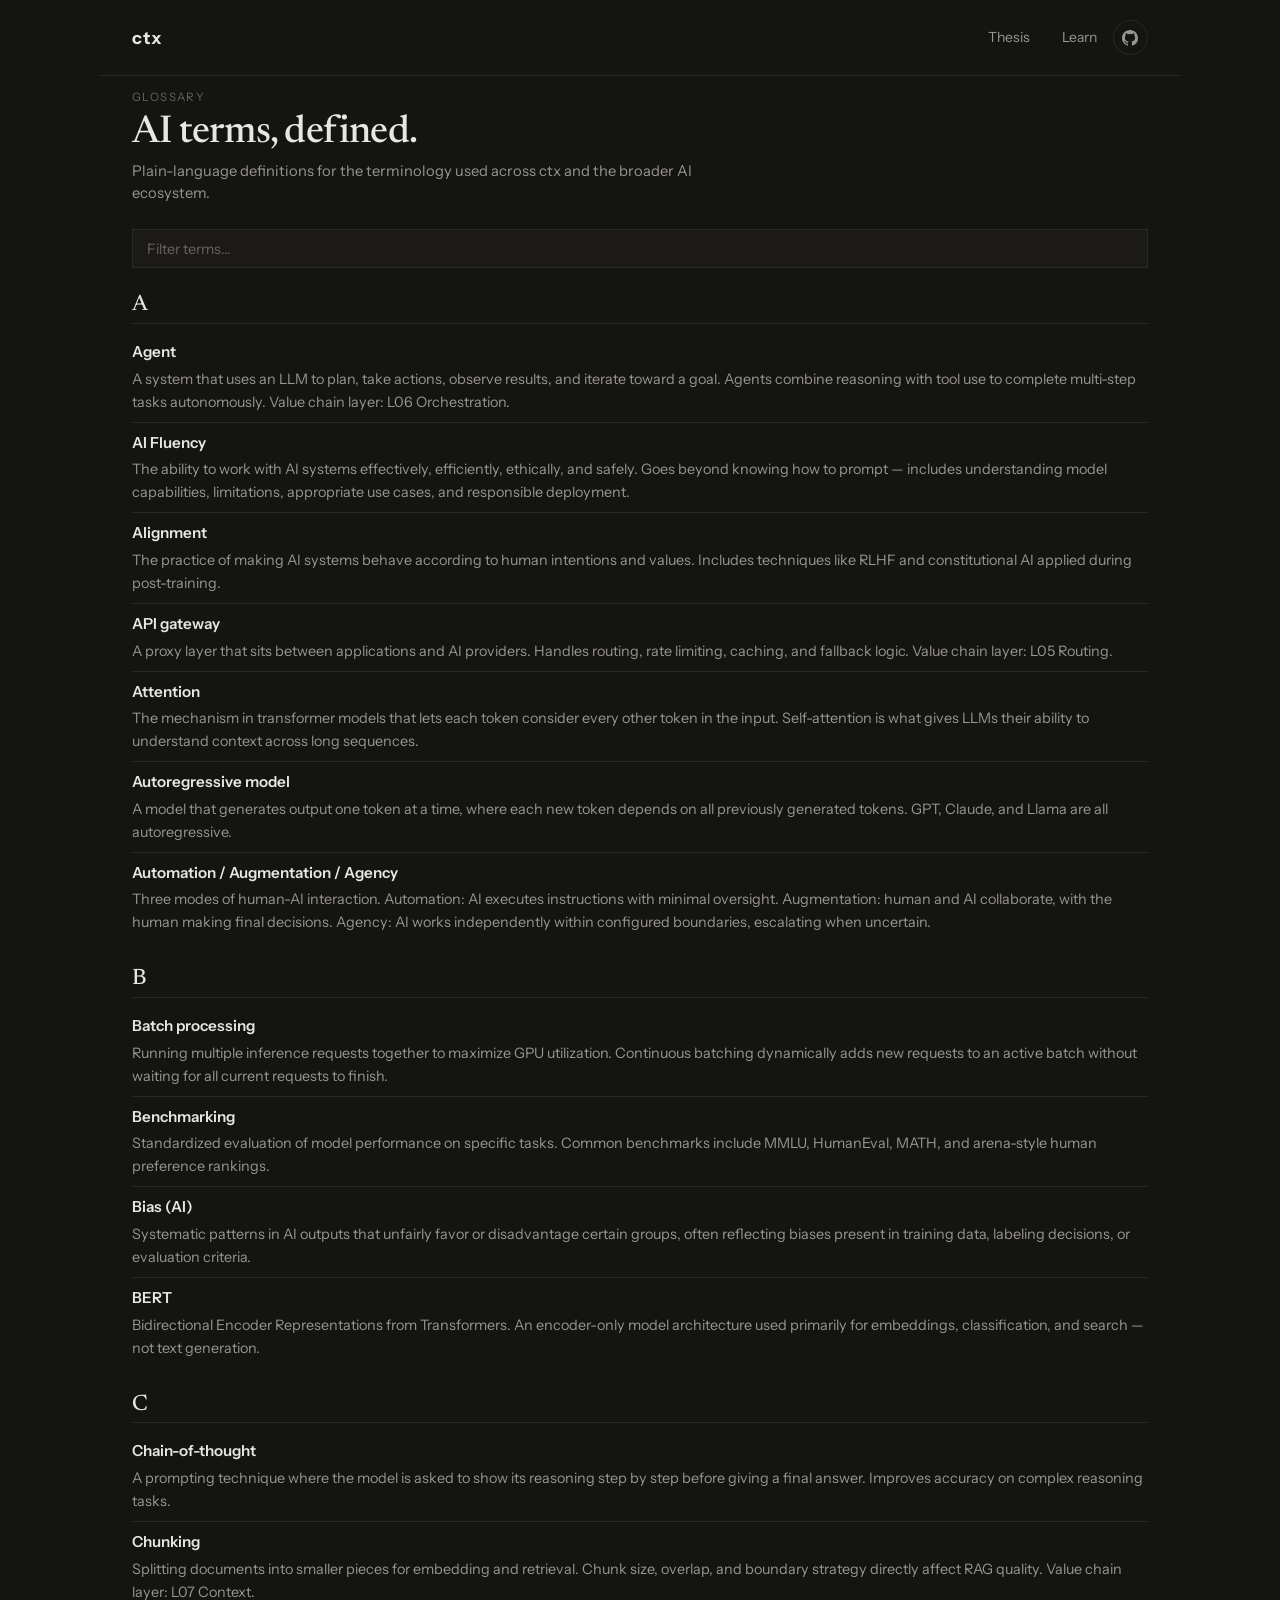
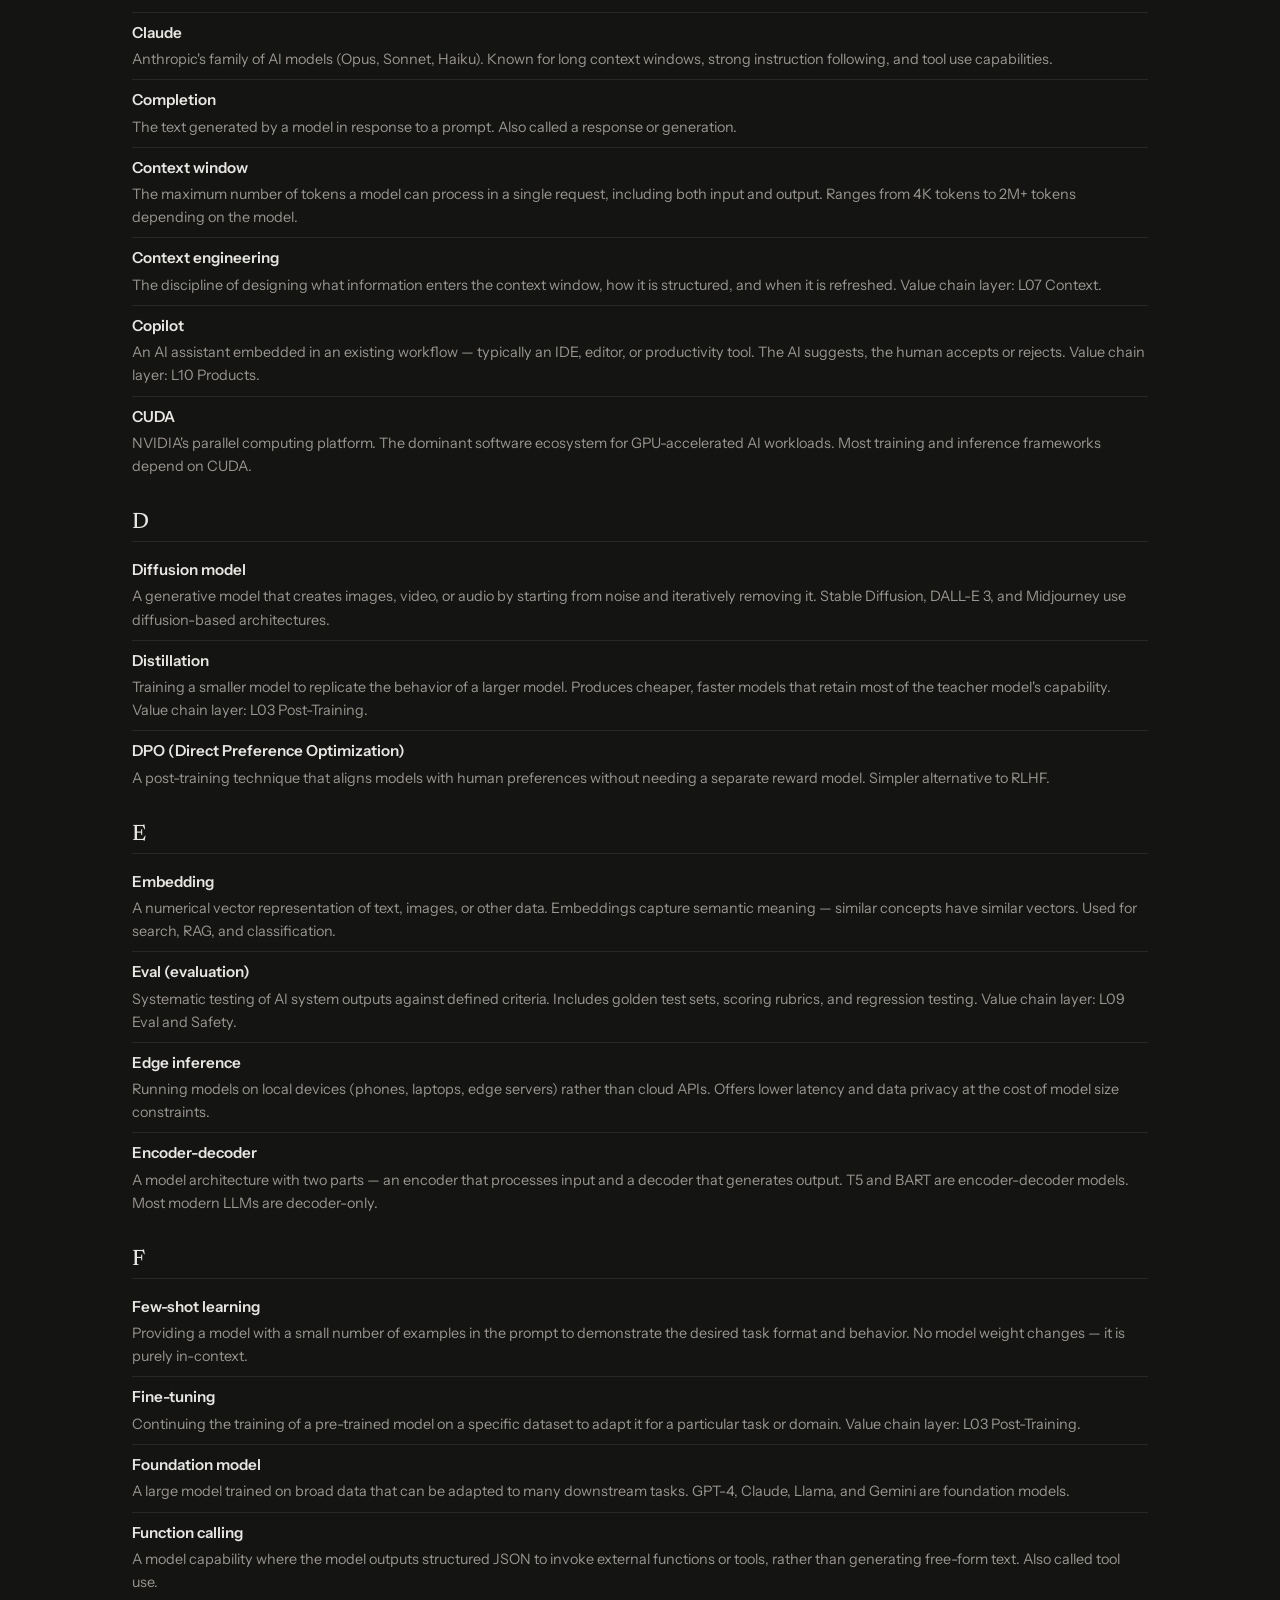
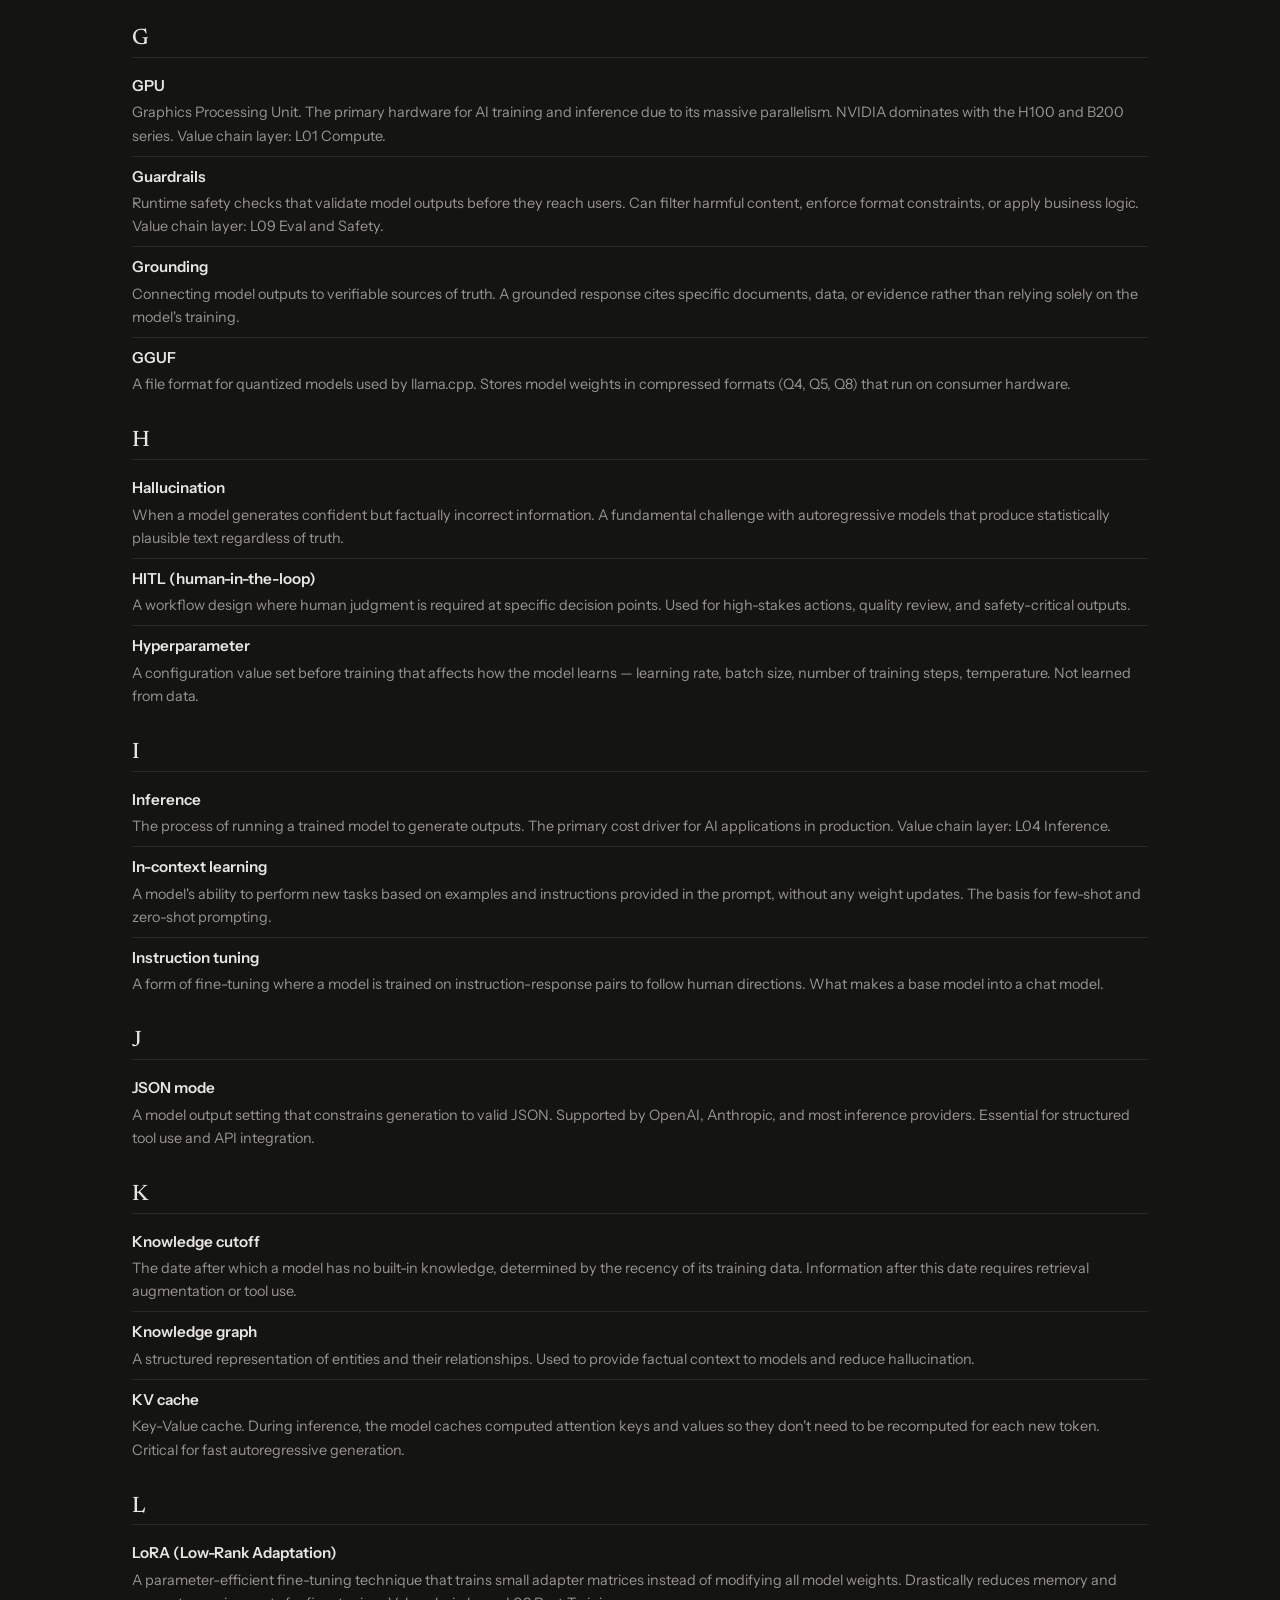
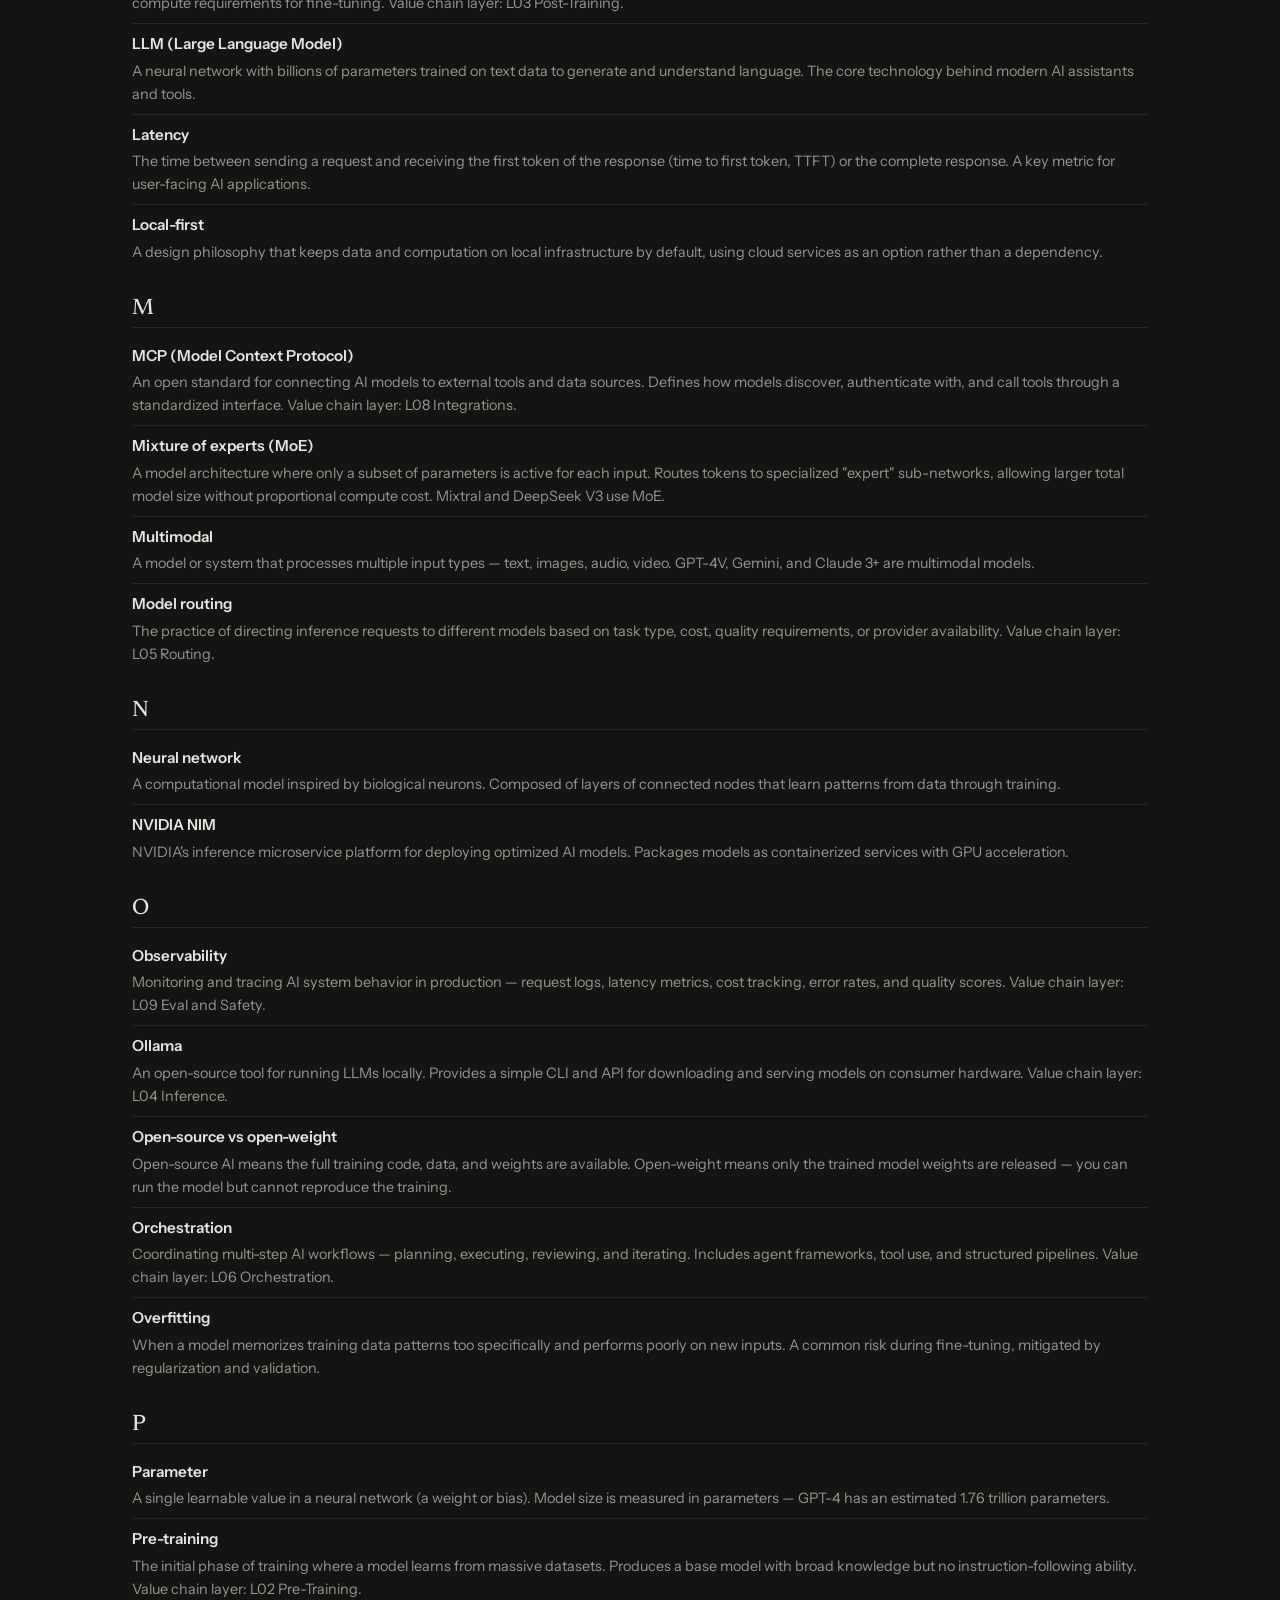
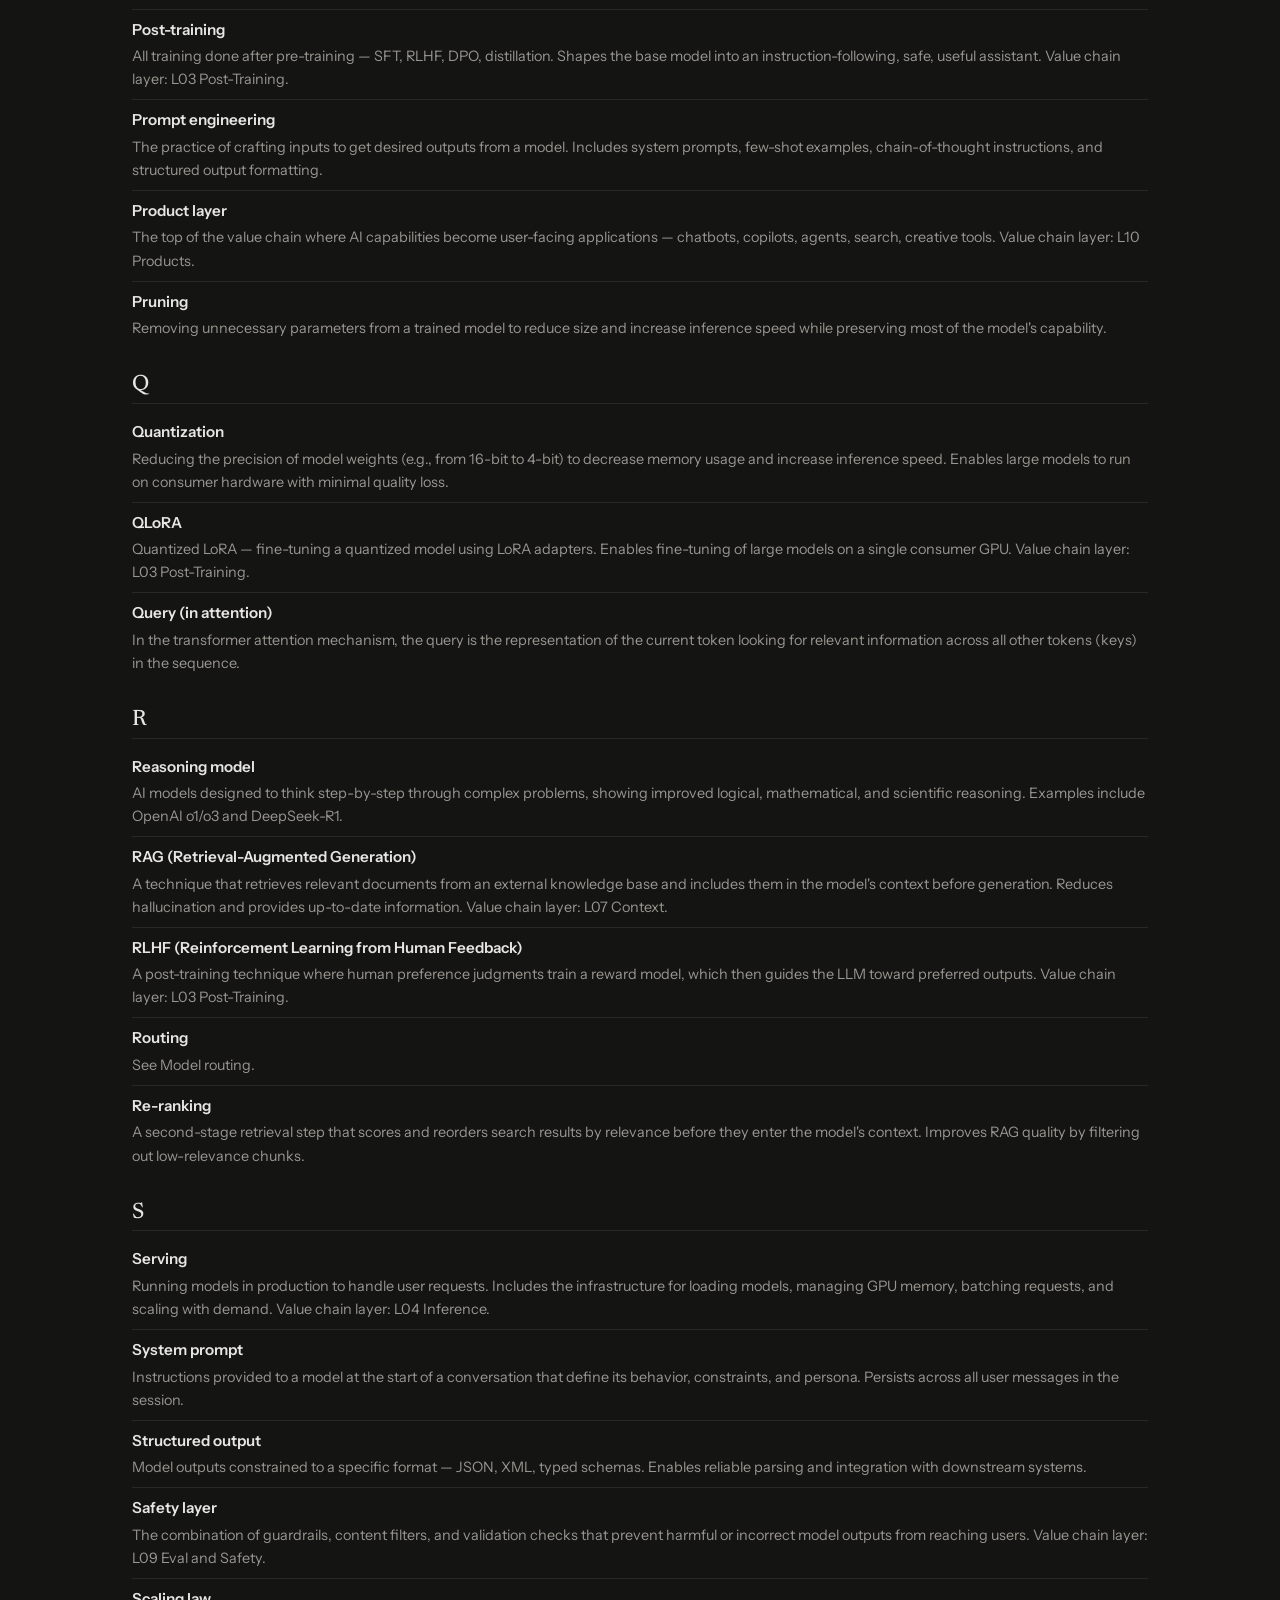
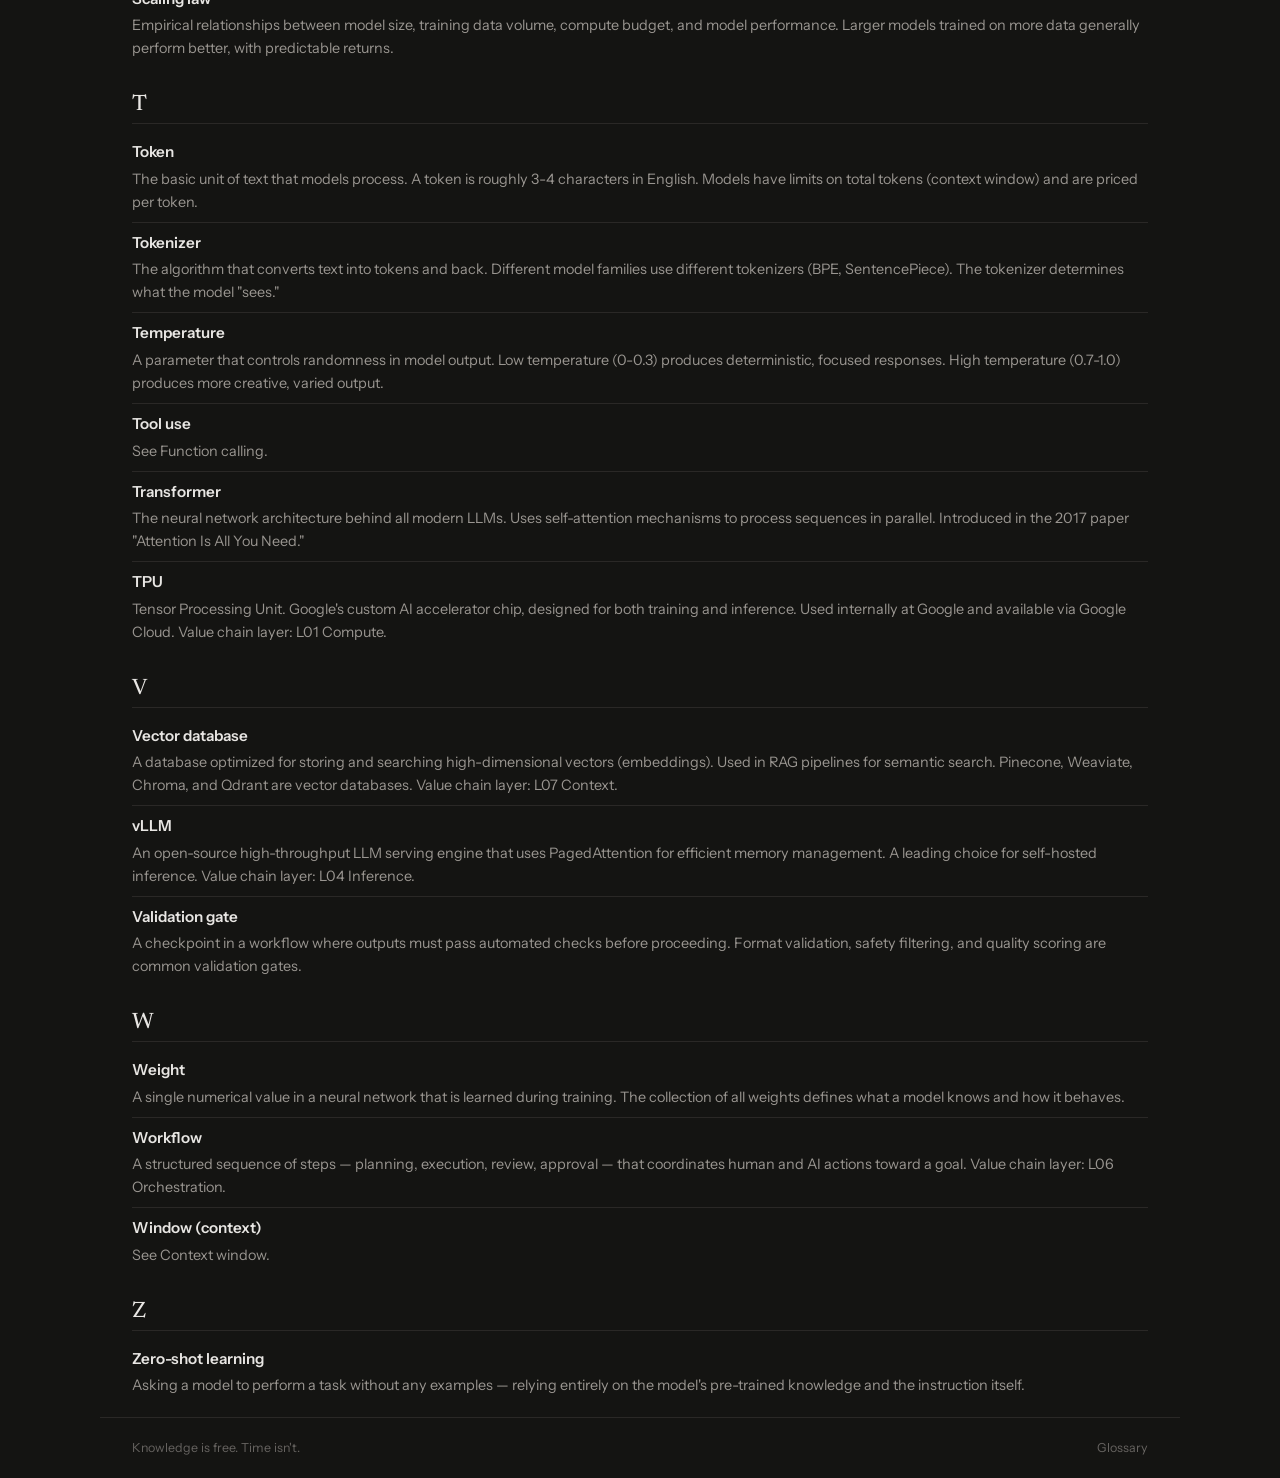
==== commit 3022bdfa: "Strengthen thesis, add make-no-mistakes principle, remove code explosion section Thesis rewrite: vel" ====
--- a/glossary/index.html
+++ b/glossary/index.html
@@ -6,8 +6,10 @@
     <title>Glossary — ctx</title>
     <link rel="preconnect" href="https://fonts.googleapis.com" />
     <link rel="preconnect" href="https://fonts.gstatic.com" crossorigin />
-    <link href="https://fonts.googleapis.com/css2?family=Inter:wght@400;500;600;700&family=Newsreader:ital,wght@0,400;0,500;1,400&display=swap" rel="stylesheet" />
+    <link href="https://fonts.googleapis.com/css2?family=Instrument+Sans:wght@400;500;600;700&family=Newsreader:ital,wght@0,400;0,500;1,400&display=swap" rel="stylesheet" />
     <link rel="stylesheet" href="/styles.css" />
+    <link rel="icon" href="/favicon.svg" type="image/svg+xml" />
+    <meta name="apple-mobile-web-app-title" content="ctx" />
     <link rel="canonical" href="https://ctx.earth/glossary" />
   </head>
   <body class="subpage">
@@ -18,9 +20,8 @@
           <span>Menu</span>
         </button>
         <nav id="site-nav" class="top-nav">
-          <a class="nav-link" href="/practice">Practice</a>
+          <a class="nav-link" href="/thesis">Thesis</a>
           <a class="nav-link" href="/learn">Learn</a>
-          <a class="nav-link" href="/glossary">Glossary</a>
         </nav>
         <a class="repo-link" href="https://github.com/oxnr/ctx" target="_blank" rel="noreferrer" aria-label="View ctx on GitHub" title="View source on GitHub">
           <svg viewBox="0 0 16 16" aria-hidden="true">
@@ -50,6 +51,10 @@
               <dd>A system that uses an LLM to plan, take actions, observe results, and iterate toward a goal. Agents combine reasoning with tool use to complete multi-step tasks autonomously. Value chain layer: L06 Orchestration.</dd>
             </div>
             <div class="glossary__entry">
+              <dt id="ai-fluency">AI Fluency</dt>
+              <dd>The ability to work with AI systems effectively, efficiently, ethically, and safely. Goes beyond knowing how to prompt — includes understanding model capabilities, limitations, appropriate use cases, and responsible deployment.</dd>
+            </div>
+            <div class="glossary__entry">
               <dt id="alignment">Alignment</dt>
               <dd>The practice of making AI systems behave according to human intentions and values. Includes techniques like RLHF and constitutional AI applied during post-training.</dd>
             </div>
@@ -65,6 +70,10 @@
               <dt id="autoregressive-model">Autoregressive model</dt>
               <dd>A model that generates output one token at a time, where each new token depends on all previously generated tokens. GPT, Claude, and Llama are all autoregressive.</dd>
             </div>
+            <div class="glossary__entry">
+              <dt id="automation-augmentation-agency">Automation / Augmentation / Agency</dt>
+              <dd>Three modes of human-AI interaction. Automation: AI executes instructions with minimal oversight. Augmentation: human and AI collaborate, with the human making final decisions. Agency: AI works independently within configured boundaries, escalating when uncertain.</dd>
+            </div>
           </dl>
 
           <h2 class="glossary__letter" id="letter-B">B</h2>
@@ -78,6 +87,10 @@
               <dd>Standardized evaluation of model performance on specific tasks. Common benchmarks include MMLU, HumanEval, MATH, and arena-style human preference rankings.</dd>
             </div>
             <div class="glossary__entry">
+              <dt id="bias-ai">Bias (AI)</dt>
+              <dd>Systematic patterns in AI outputs that unfairly favor or disadvantage certain groups, often reflecting biases present in training data, labeling decisions, or evaluation criteria.</dd>
+            </div>
+            <div class="glossary__entry">
               <dt id="bert">BERT</dt>
               <dd>Bidirectional Encoder Representations from Transformers. An encoder-only model architecture used primarily for embeddings, classification, and search — not text generation.</dd>
             </div>
@@ -238,6 +251,10 @@
           <h2 class="glossary__letter" id="letter-K">K</h2>
           <dl class="glossary__list">
             <div class="glossary__entry">
+              <dt id="knowledge-cutoff">Knowledge cutoff</dt>
+              <dd>The date after which a model has no built-in knowledge, determined by the recency of its training data. Information after this date requires retrieval augmentation or tool use.</dd>
+            </div>
+            <div class="glossary__entry">
               <dt id="knowledge-graph">Knowledge graph</dt>
               <dd>A structured representation of entities and their relationships. Used to provide factual context to models and reduce hallucination.</dd>
             </div>
@@ -370,6 +387,10 @@
           <h2 class="glossary__letter" id="letter-R">R</h2>
           <dl class="glossary__list">
             <div class="glossary__entry">
+              <dt id="reasoning-model">Reasoning model</dt>
+              <dd>AI models designed to think step-by-step through complex problems, showing improved logical, mathematical, and scientific reasoning. Examples include OpenAI o1/o3 and DeepSeek-R1.</dd>
+            </div>
+            <div class="glossary__entry">
               <dt id="rag">RAG (Retrieval-Augmented Generation)</dt>
               <dd>A technique that retrieves relevant documents from an external knowledge base and includes them in the model's context before generation. Reduces hallucination and provides up-to-date information. Value chain layer: L07 Context.</dd>
             </div>
@@ -479,35 +500,75 @@
             </div>
           </dl>
 
+          <p class="glossary__empty" id="glossary-no-results" hidden>No terms match your search right now.</p>
         </div>
       </section>
     </main>
     <footer class="site-footer">
-      <p>Knowledge is free. Time isn't. <a href="/faq">FAQ</a></p>
+      <p>Knowledge is free. Time isn't.</p>
+      <div class="site-footer__links"><a href="/glossary">Glossary</a></div>
     </footer>
     <script>
 document.addEventListener('DOMContentLoaded', function() {
-  var input = document.getElementById('glossary-filter');
+  var input = document.getElementById("glossary-filter");
   if (!input) return;
-  input.addEventListener('input', function() {
-    var q = this.value.toLowerCase().trim();
-    var entries = document.querySelectorAll('.glossary__entry');
-    var letters = document.querySelectorAll('.glossary__letter');
-    entries.forEach(function(entry) {
-      var dt = entry.querySelector('dt');
-      var dd = entry.querySelector('dd');
-      var text = (dt ? dt.textContent : '') + ' ' + (dd ? dd.textContent : '');
-      entry.style.display = text.toLowerCase().indexOf(q) !== -1 ? '' : 'none';
-    });
-    letters.forEach(function(h) {
-      var dl = h.nextElementSibling;
-      if (!dl) return;
-      var anyVisible = false;
-      dl.querySelectorAll('.glossary__entry').forEach(function(e) { if (e.style.display !== 'none') anyVisible = true; });
-      h.style.display = anyVisible ? '' : 'none';
-      dl.style.display = anyVisible ? '' : 'none';
+
+  var glossary = document.querySelector(".glossary");
+  var noResults = document.getElementById("glossary-no-results");
+  var letters = glossary ? glossary.querySelectorAll(".glossary__letter") : [];
+  var entries = glossary ? glossary.querySelectorAll(".glossary__entry") : [];
+  var normalized = [];
+
+  var normalize = function(value) {
+    return (value || "")
+      .toLowerCase()
+      .trim()
+      .normalize("NFD")
+      .replace(/[\u0300-\u036f]/g, "");
+  };
+
+  entries.forEach(function(entry) {
+    var dt = entry.querySelector("dt");
+    var dd = entry.querySelector("dd");
+    normalized.push({
+      entry: entry,
+      text: normalize((dt ? dt.textContent : "") + " " + (dd ? dd.textContent : ""))
     });
   });
+
+  var updateVisibility = function() {
+    var q = normalize(input.value);
+    var visibleCount = 0;
+
+    normalized.forEach(function(item) {
+      var isMatch = q === "" || item.text.indexOf(q) !== -1;
+      item.entry.style.display = isMatch ? "" : "none";
+      if (isMatch) visibleCount++;
+    });
+
+    letters.forEach(function(letter) {
+      var list = letter.nextElementSibling;
+      if (!list || !list.classList || !list.classList.contains("glossary__list")) return;
+      var hasMatch = false;
+      var listEntries = list.querySelectorAll(".glossary__entry");
+      listEntries.forEach(function(listEntry) {
+        if (listEntry.style.display !== "none") hasMatch = true;
+      });
+      list.style.display = hasMatch ? "" : "none";
+      letter.style.display = hasMatch ? "" : "none";
+    });
+
+    if (!noResults) return;
+    var hasQuery = q !== "";
+    noResults.hidden = !hasQuery || visibleCount > 0;
+    if (hasQuery && visibleCount === 0) {
+      noResults.textContent = "No terms match \"" + input.value.trim() + "\".";
+    }
+  };
+
+  input.value = new URLSearchParams(window.location.search).get("q") || "";
+  updateVisibility();
+  input.addEventListener("input", updateVisibility);
 });
     </script>
     <script src="/script.js" defer></script>
--- a/styles.css
+++ b/styles.css
@@ -1,11 +1,12 @@
 :root {
-  --bg: #0a0a0a;
-  --surface: #111111;
-  --border: #1a1a1a;
+  --bg: #141412;
+  --surface: #1c1a18;
+  --surface-alt: #242220;
+  --border: #2a2826;
   --text: #e8e6e3;
   --text-secondary: #999590;
   --text-dim: #666360;
-  --font-sans: "Inter", system-ui, -apple-system, sans-serif;
+  --font-sans: "Instrument Sans", system-ui, -apple-system, sans-serif;
   --font-serif: "Newsreader", Georgia, serif;
   --max-w: 1080px;
   --gap: clamp(1.5rem, 4vw, 3rem);
@@ -231,6 +232,7 @@
 
 .overview-grid {
   display: grid;
+  grid-template-columns: repeat(auto-fit, minmax(16rem, 1fr));
   gap: 1px;
   margin-top: 2rem;
   background: var(--border);
@@ -335,7 +337,8 @@
 
 .accordion__panel > p,
 .accordion__panel ul,
-.accordion__panel > .panel-block {
+.accordion__panel > .panel-block,
+.accordion__panel > .learn__diagram {
   padding: 0 1rem 1rem;
   padding-left: 3.55rem; /* align with title text: 1rem toggle + 1.8rem index + 0.75rem gap */
 }
@@ -365,6 +368,7 @@
 
 .info-grid {
   display: grid;
+  grid-template-columns: repeat(auto-fit, minmax(13rem, 1fr));
   gap: 1px;
   background: var(--border);
   border: 1px solid var(--border);
@@ -489,10 +493,30 @@
   border-top: 1px solid var(--border);
   font-size: 0.78rem;
   color: var(--text-dim);
+  display: flex;
+  align-items: baseline;
+  justify-content: space-between;
 }
 
 .site-footer p {
   margin: 0;
+}
+
+.site-footer__links {
+  display: flex;
+  gap: 1.25rem;
+}
+
+.site-footer__links a,
+.site-footer a {
+  color: var(--text-dim);
+  text-decoration: none;
+  transition: color 0.2s;
+}
+
+.site-footer__links a:hover,
+.site-footer a:hover {
+  color: var(--text-secondary);
 }
 
 /* Disable reveal animations on shared pages */
@@ -613,8 +637,8 @@
   background: var(--bg);
   text-decoration: none;
   color: inherit;
-  min-width: 5.5rem;
-  flex: 1;
+  min-width: 0;
+  flex: 1 1 0;
   transition: background 0.2s ease, border-color 0.2s ease;
   cursor: pointer;
 }
@@ -634,6 +658,9 @@
   font-size: 0.78rem;
   font-weight: 600;
   white-space: nowrap;
+  overflow: hidden;
+  text-overflow: ellipsis;
+  max-width: 100%;
 }
 
 .vc-arrow {
@@ -818,6 +845,31 @@
   margin-bottom: 0.5rem;
 }
 
+.explorer__detail-details {
+  display: grid;
+  gap: 0.75rem;
+  max-width: 68ch;
+  margin: 0.75rem 0 0.5rem;
+}
+
+.explorer__detail-section {
+  display: grid;
+  gap: 0.18rem;
+}
+
+.explorer__detail-section-title {
+  font-size: 0.72rem;
+  letter-spacing: 0.08em;
+  text-transform: uppercase;
+  color: var(--text-dim);
+}
+
+.explorer__detail-section-copy {
+  color: var(--text-secondary);
+  font-size: 0.88rem;
+  line-height: 1.6;
+}
+
 .explorer__detail-meta {
   font-size: 0.78rem;
   color: var(--text-dim);
@@ -933,16 +985,6 @@
 }
 
 /* ---- RESPONSIVE ---- */
-
-@media (min-width: 768px) {
-  .overview-grid {
-    grid-template-columns: 1fr 1fr;
-  }
-
-  .info-grid {
-    grid-template-columns: repeat(4, minmax(0, 1fr));
-  }
-}
 
 @media (max-width: 760px) {
   /* Release above-the-fold on mobile — mobile is a scroll experience */
@@ -990,7 +1032,7 @@
     opacity: 0;
     overflow: hidden;
     pointer-events: none;
-    background: rgba(10, 10, 10, 0.98);
+    background: rgba(20, 20, 18, 0.98);
     border: 0;
     display: grid;
     justify-items: start;
@@ -1101,6 +1143,13 @@
   padding: 0;
 }
 
+.glossary__empty {
+  margin: 1rem 0 0;
+  color: var(--text-dim);
+  font-style: italic;
+  font-size: 0.92rem;
+}
+
 .glossary__entry {
   padding: 0.5rem 0;
   border-bottom: 1px solid var(--border);
@@ -1158,17 +1207,14 @@
   text-decoration-color: var(--text);
 }
 
-/* ---- FOOTER LINK ---- */
-
-.site-footer a {
-  color: var(--text-dim);
-  text-decoration: none;
-  margin-left: 1rem;
-  transition: color 0.2s;
-}
-
-.site-footer a:hover {
-  color: var(--text-secondary);
+/* ---- LAYER LEARN (inline when a layer is clicked) ---- */
+
+.layer-learn__desc {
+  color: var(--text-secondary);
+  font-size: 0.92rem;
+  line-height: 1.6;
+  margin: 0.25rem 0 0.75rem;
+  max-width: 60ch;
 }
 
 /* ---- RESPONSIVE ADDITIONS ---- */
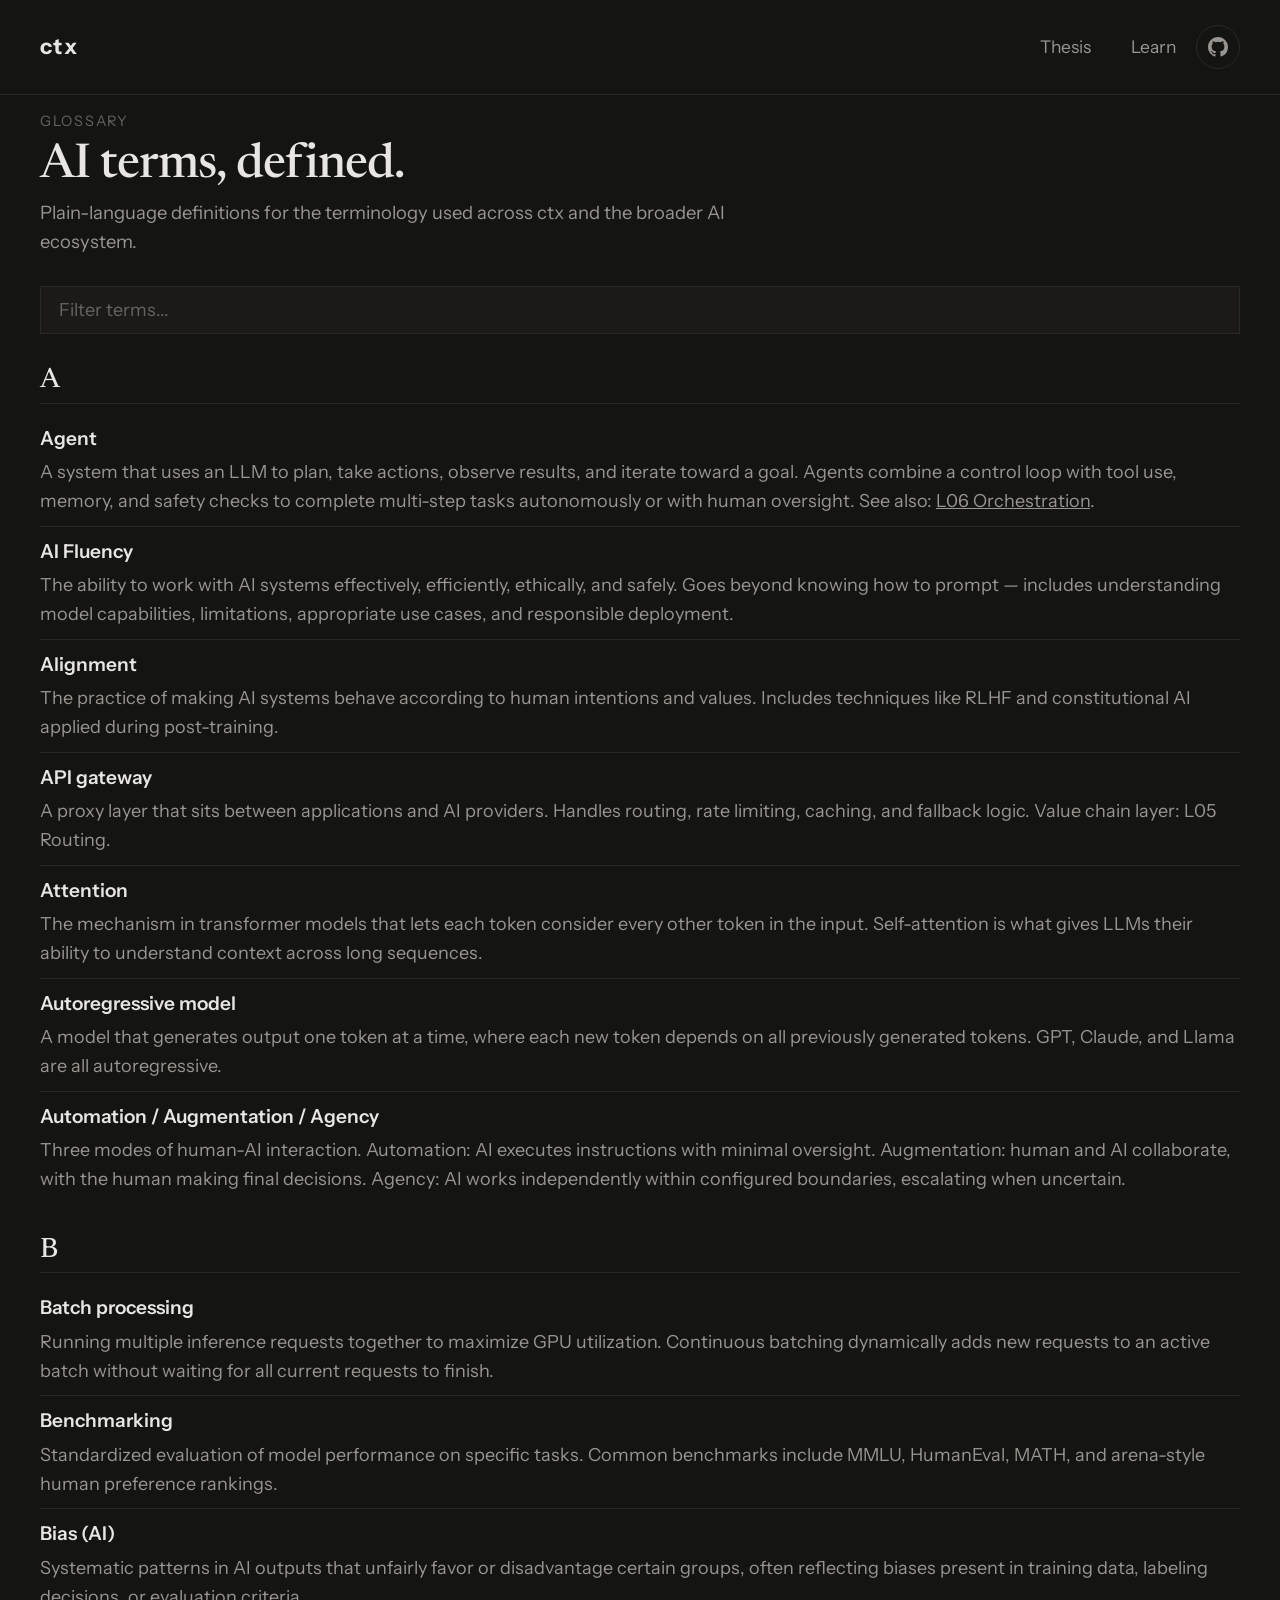
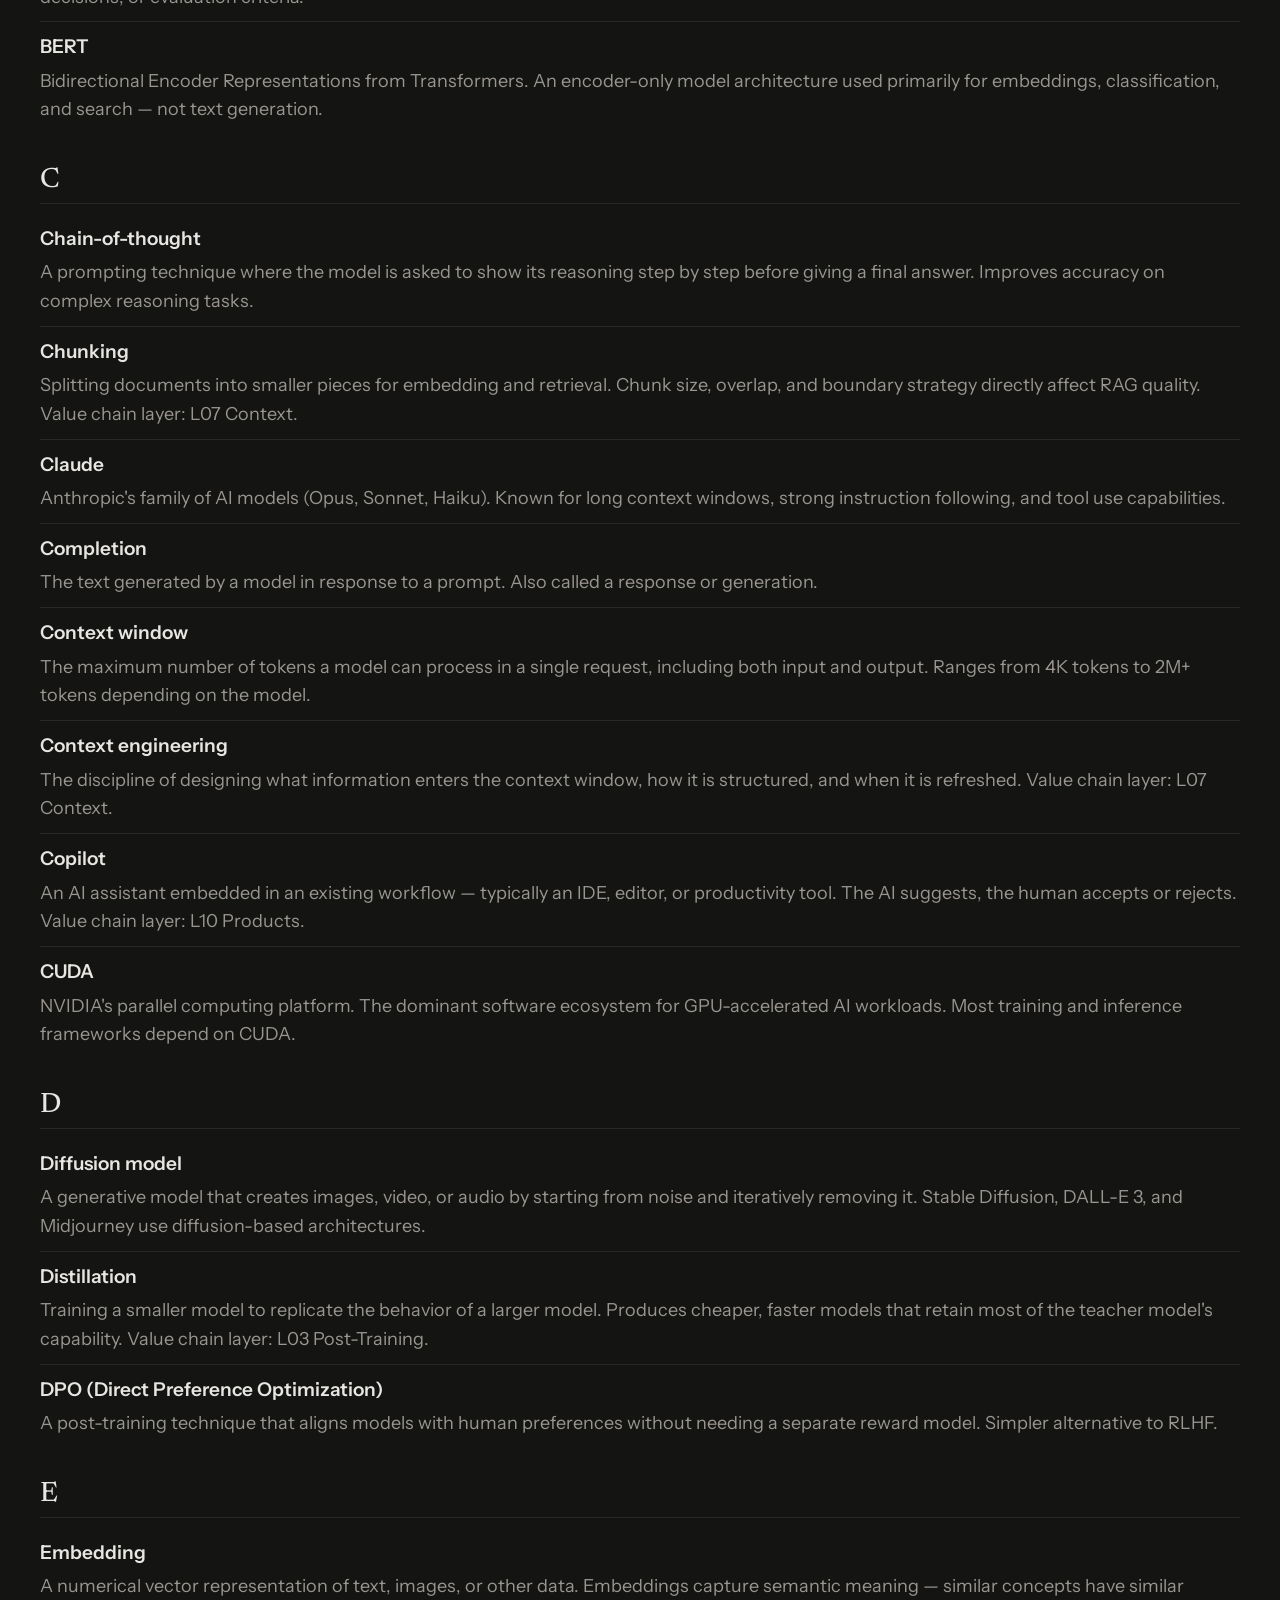
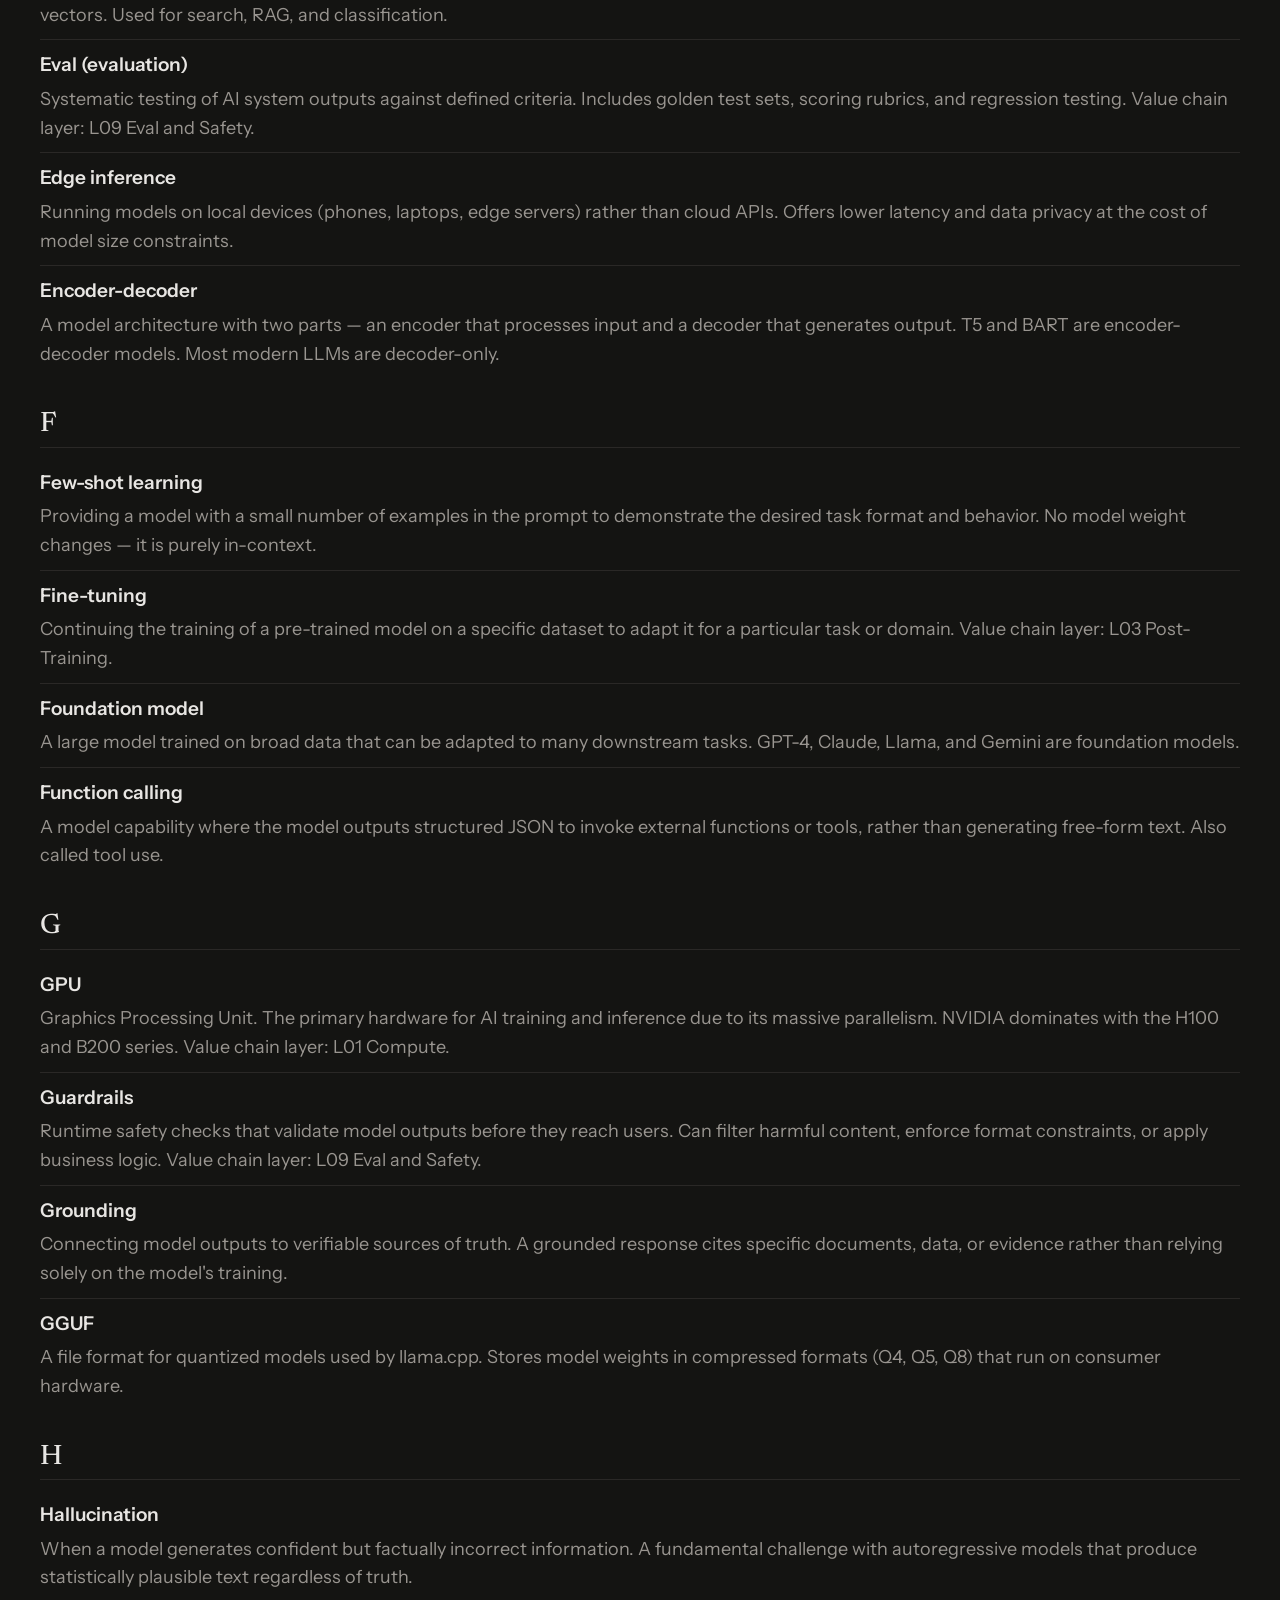
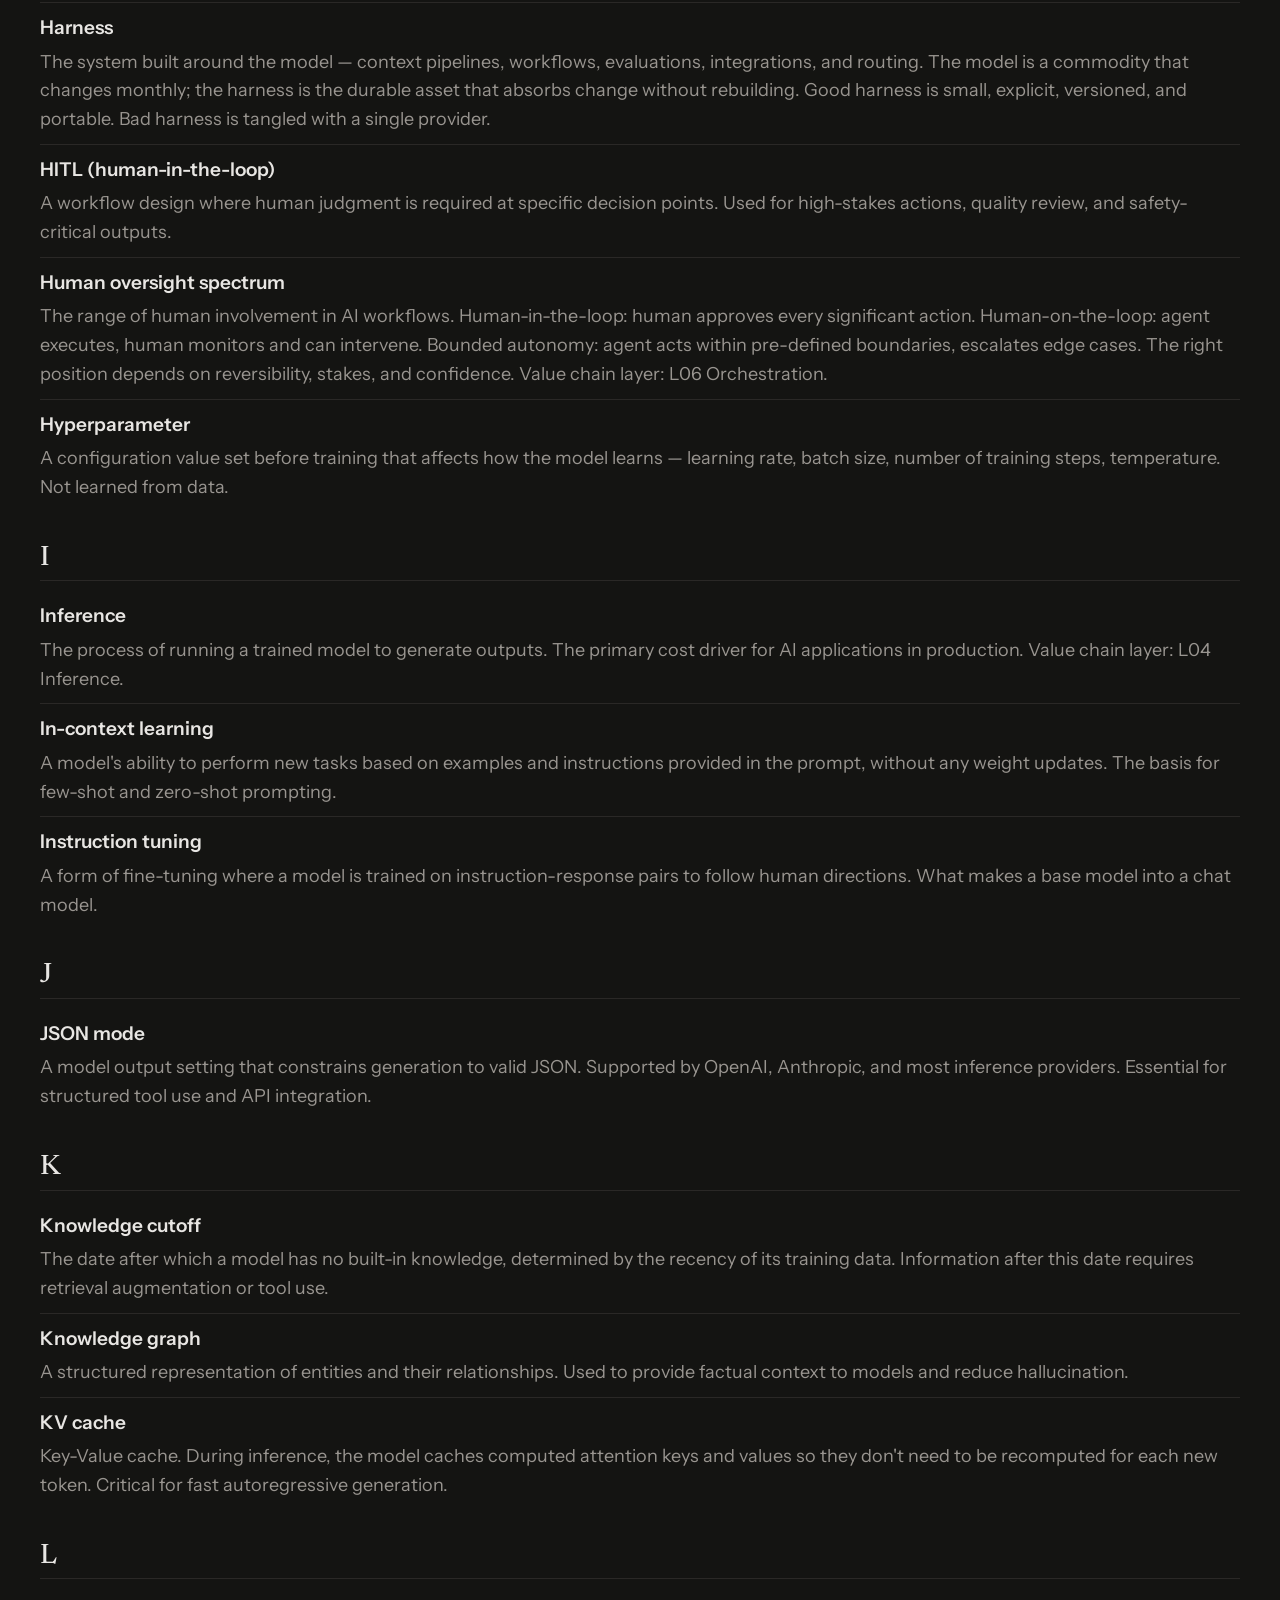
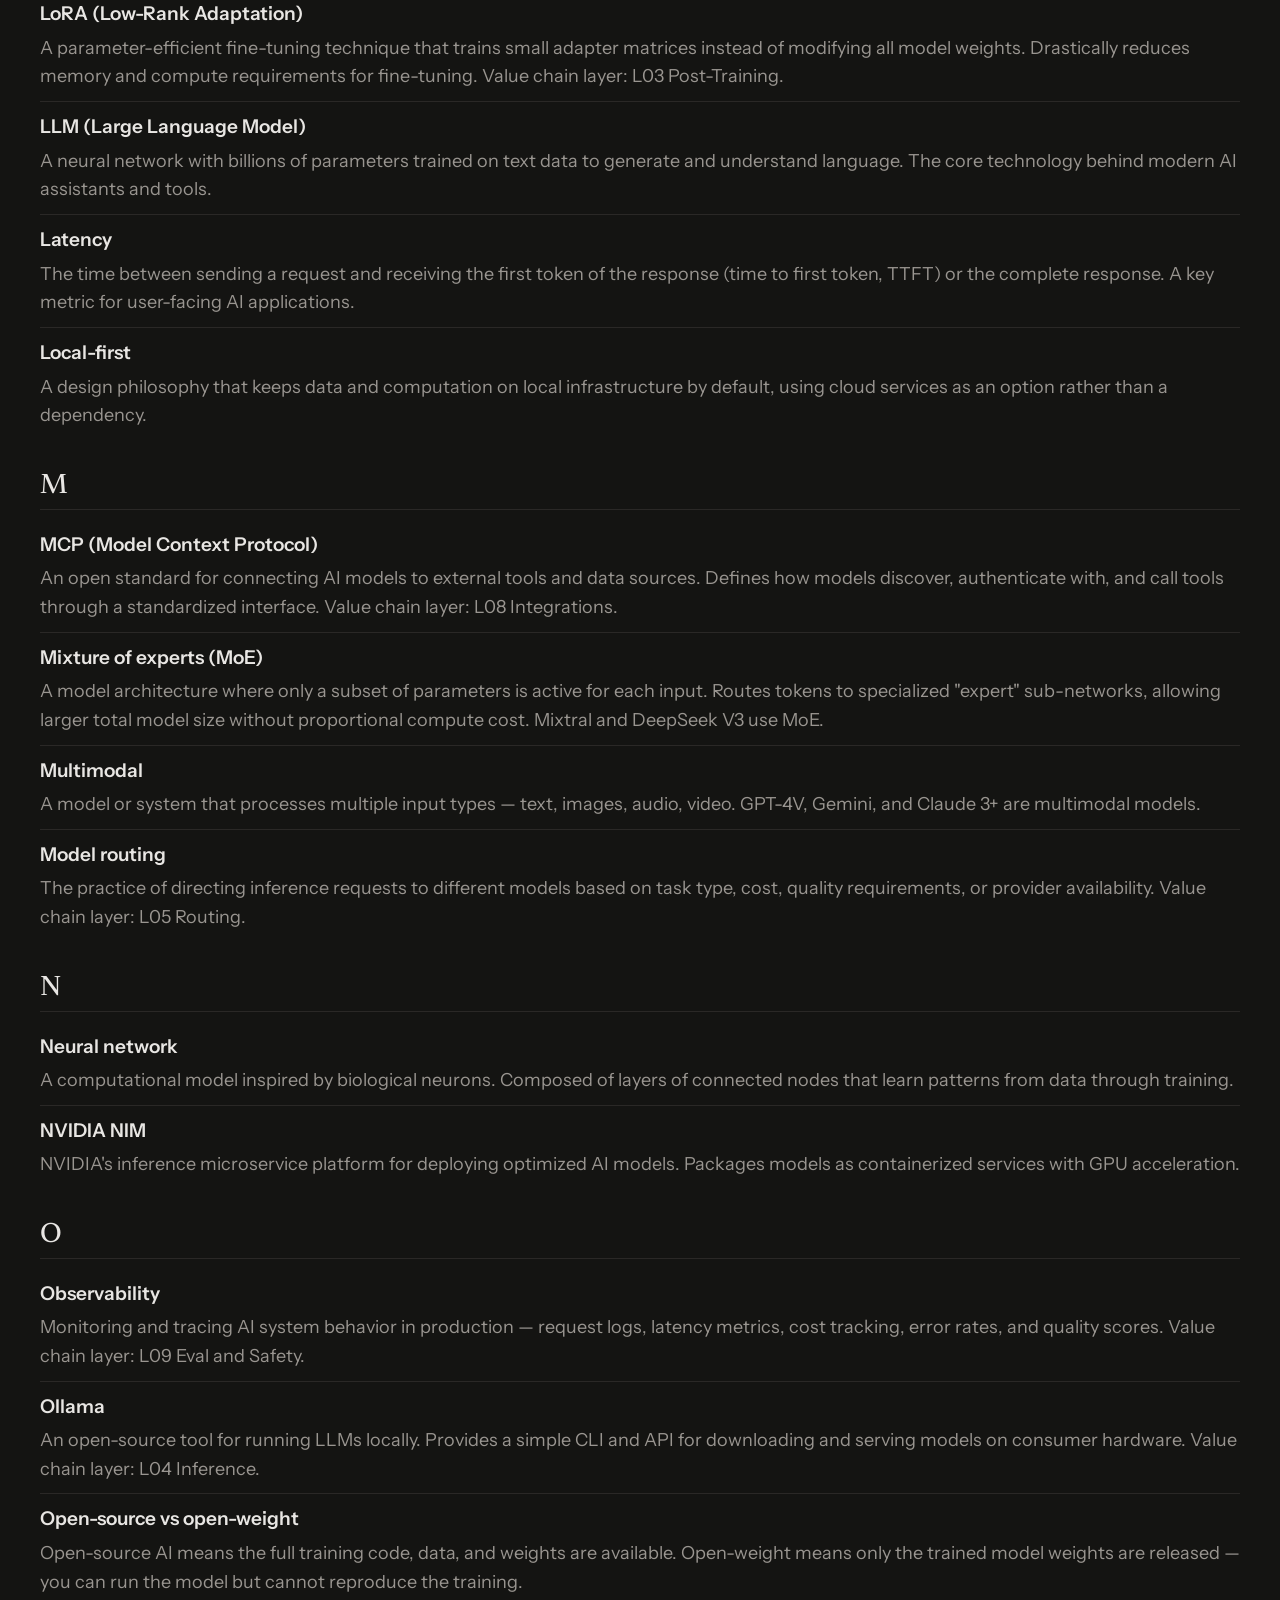
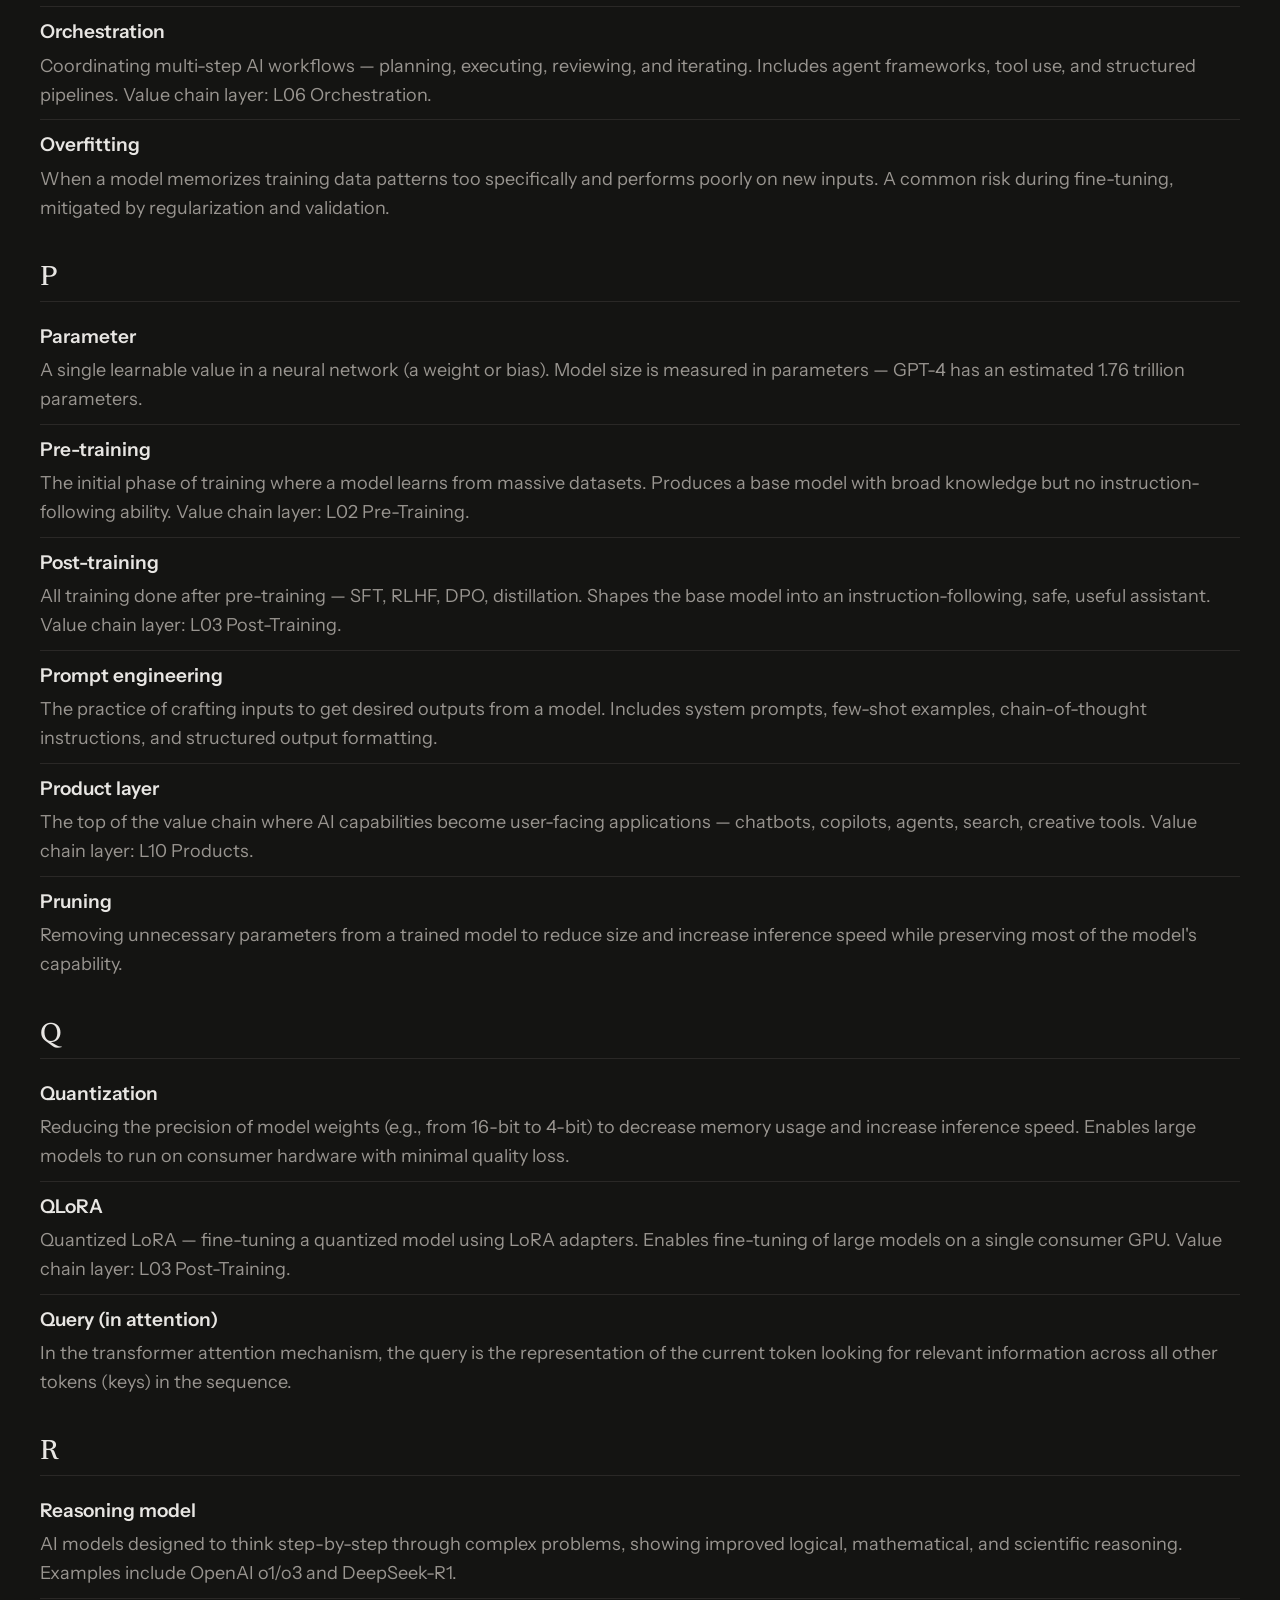
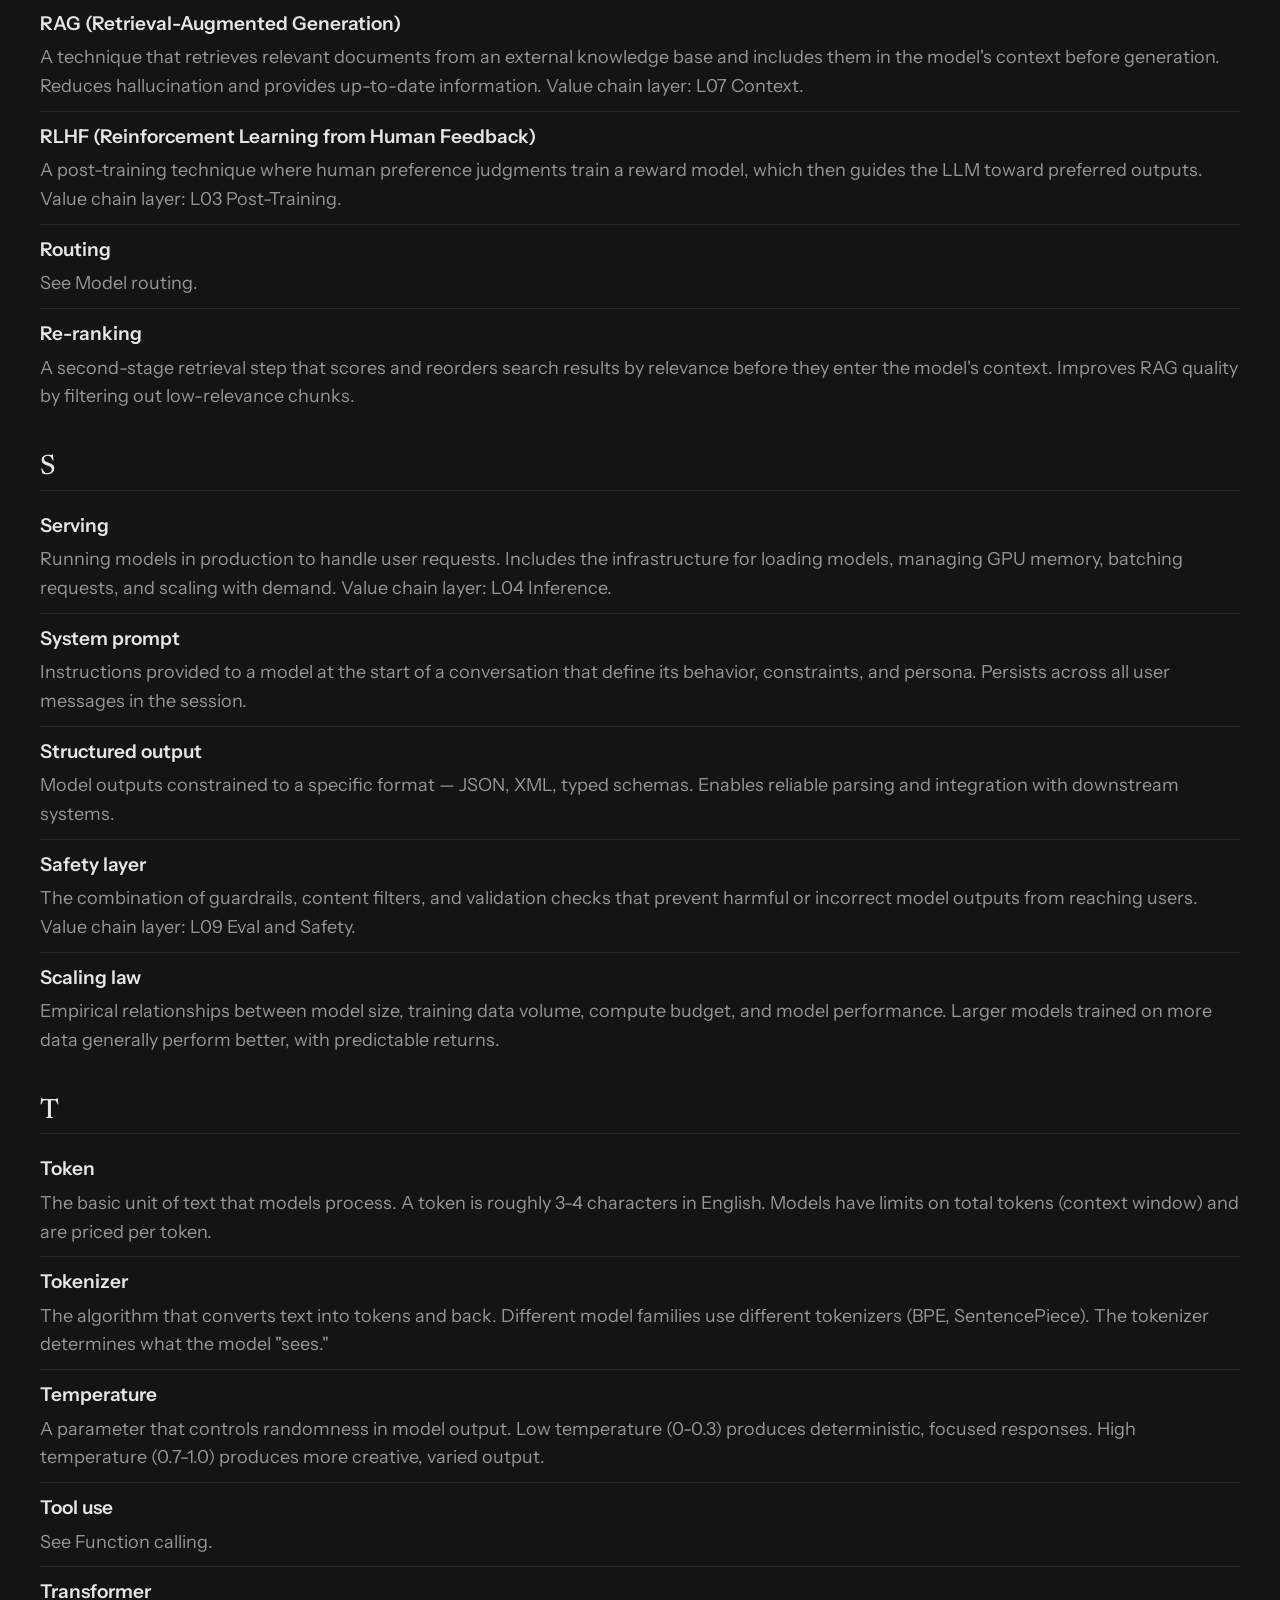
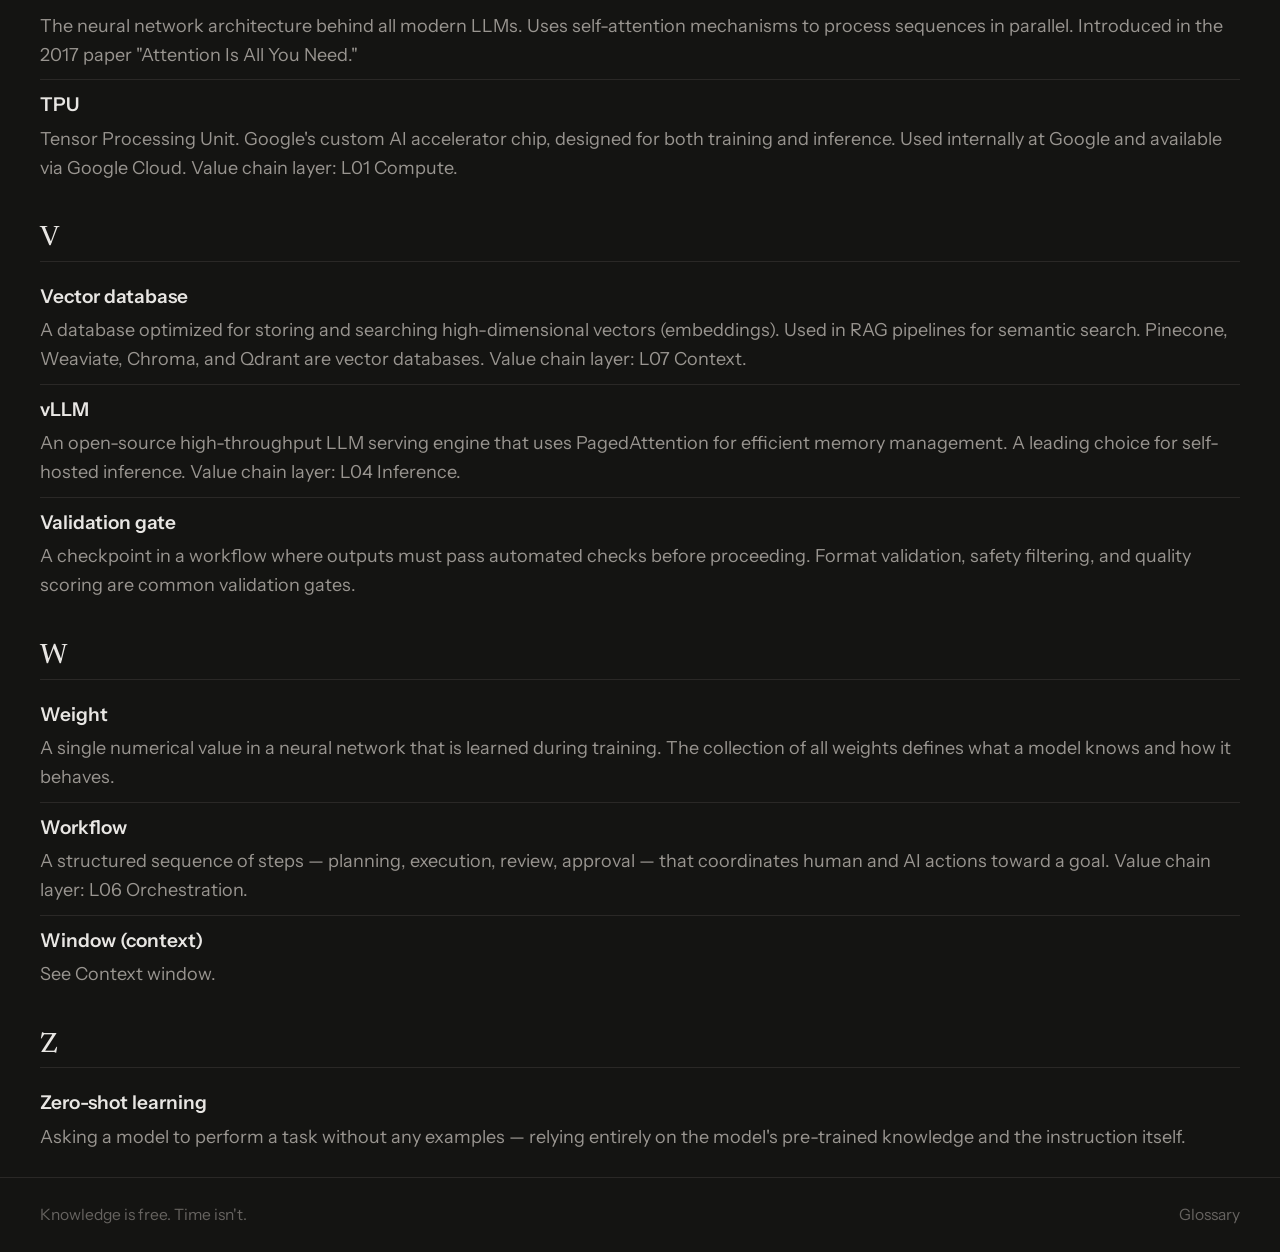
==== commit 05149ed0: "Deepen 10-layer value chain with subcategories, scale to 125% zoom - Add 2-4 subcategories per layer" ====
--- a/glossary/index.html
+++ b/glossary/index.html
@@ -48,7 +48,7 @@
           <dl class="glossary__list">
             <div class="glossary__entry">
               <dt id="agent">Agent</dt>
-              <dd>A system that uses an LLM to plan, take actions, observe results, and iterate toward a goal. Agents combine reasoning with tool use to complete multi-step tasks autonomously. Value chain layer: L06 Orchestration.</dd>
+              <dd>A system that uses an LLM to plan, take actions, observe results, and iterate toward a goal. Agents combine a control loop with tool use, memory, and safety checks to complete multi-step tasks autonomously or with human oversight. See also: <a href="/#vc-orchestration">L06 Orchestration</a>.</dd>
             </div>
             <div class="glossary__entry">
               <dt id="ai-fluency">AI Fluency</dt>
@@ -215,8 +215,16 @@
               <dd>When a model generates confident but factually incorrect information. A fundamental challenge with autoregressive models that produce statistically plausible text regardless of truth.</dd>
             </div>
             <div class="glossary__entry">
+              <dt id="harness">Harness</dt>
+              <dd>The system built around the model — context pipelines, workflows, evaluations, integrations, and routing. The model is a commodity that changes monthly; the harness is the durable asset that absorbs change without rebuilding. Good harness is small, explicit, versioned, and portable. Bad harness is tangled with a single provider.</dd>
+            </div>
+            <div class="glossary__entry">
               <dt id="hitl">HITL (human-in-the-loop)</dt>
               <dd>A workflow design where human judgment is required at specific decision points. Used for high-stakes actions, quality review, and safety-critical outputs.</dd>
+            </div>
+            <div class="glossary__entry">
+              <dt id="human-oversight-spectrum">Human oversight spectrum</dt>
+              <dd>The range of human involvement in AI workflows. Human-in-the-loop: human approves every significant action. Human-on-the-loop: agent executes, human monitors and can intervene. Bounded autonomy: agent acts within pre-defined boundaries, escalates edge cases. The right position depends on reversibility, stakes, and confidence. Value chain layer: L06 Orchestration.</dd>
             </div>
             <div class="glossary__entry">
               <dt id="hyperparameter">Hyperparameter</dt>
--- a/styles.css
+++ b/styles.css
@@ -8,8 +8,8 @@
   --text-dim: #666360;
   --font-sans: "Instrument Sans", system-ui, -apple-system, sans-serif;
   --font-serif: "Newsreader", Georgia, serif;
-  --max-w: 1080px;
-  --gap: clamp(1.5rem, 4vw, 3rem);
+  --max-w: 1340px;
+  --gap: clamp(1.25rem, 3.2vw, 2.4rem);
 }
 
 *,
@@ -21,6 +21,7 @@
 }
 
 html {
+  font-size: 125%;
   scroll-behavior: smooth;
   -webkit-font-smoothing: antialiased;
 }
@@ -987,6 +988,7 @@
 /* ---- RESPONSIVE ---- */
 
 @media (max-width: 760px) {
+  html { font-size: 100%; }
   /* Release above-the-fold on mobile — mobile is a scroll experience */
   body.subpage {
     height: auto;
@@ -1207,6 +1209,41 @@
   text-decoration-color: var(--text);
 }
 
+/* ---- SUBCATEGORY SECTIONS (learn pages) ---- */
+
+.learn__subcategory {
+  margin: 0.75rem 0 0;
+  padding: 0.75rem 0 0;
+  border-top: 1px solid var(--border);
+}
+
+.learn__subcategory:first-child {
+  border-top: 0;
+  padding-top: 0;
+}
+
+.learn__subcategory-title {
+  font-size: 0.88rem;
+  font-weight: 600;
+  color: var(--text);
+  margin: 0 0 0.35rem;
+}
+
+/* ---- EXPLORER SUBCATEGORY LABELS ---- */
+
+.explorer__subcat-label {
+  display: block;
+  padding: 0.45rem 0.75rem 0.2rem;
+  font-size: 0.68rem;
+  letter-spacing: 0.1em;
+  text-transform: uppercase;
+  color: var(--text-dim);
+  border-bottom: 1px solid var(--border);
+  background: var(--surface-alt);
+  cursor: default;
+}
+
+
 /* ---- LAYER LEARN (inline when a layer is clicked) ---- */
 
 .layer-learn__desc {
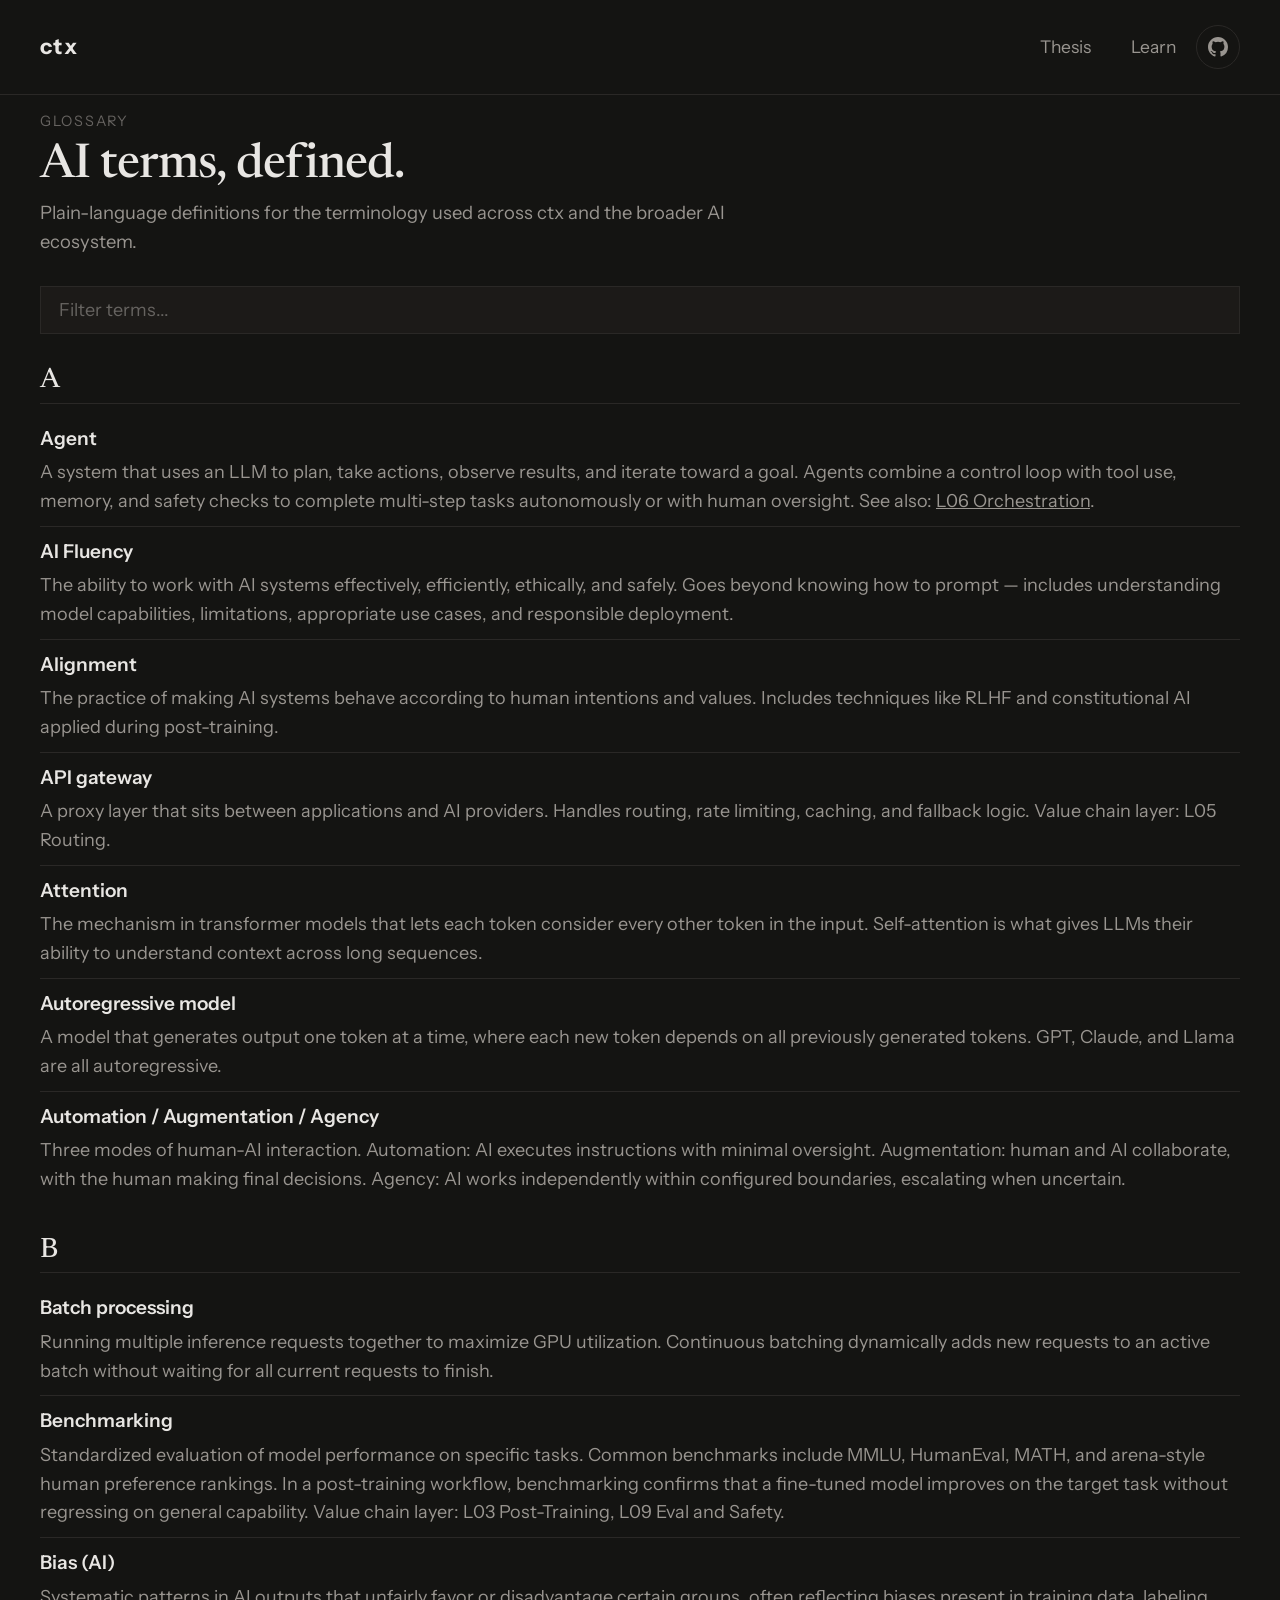
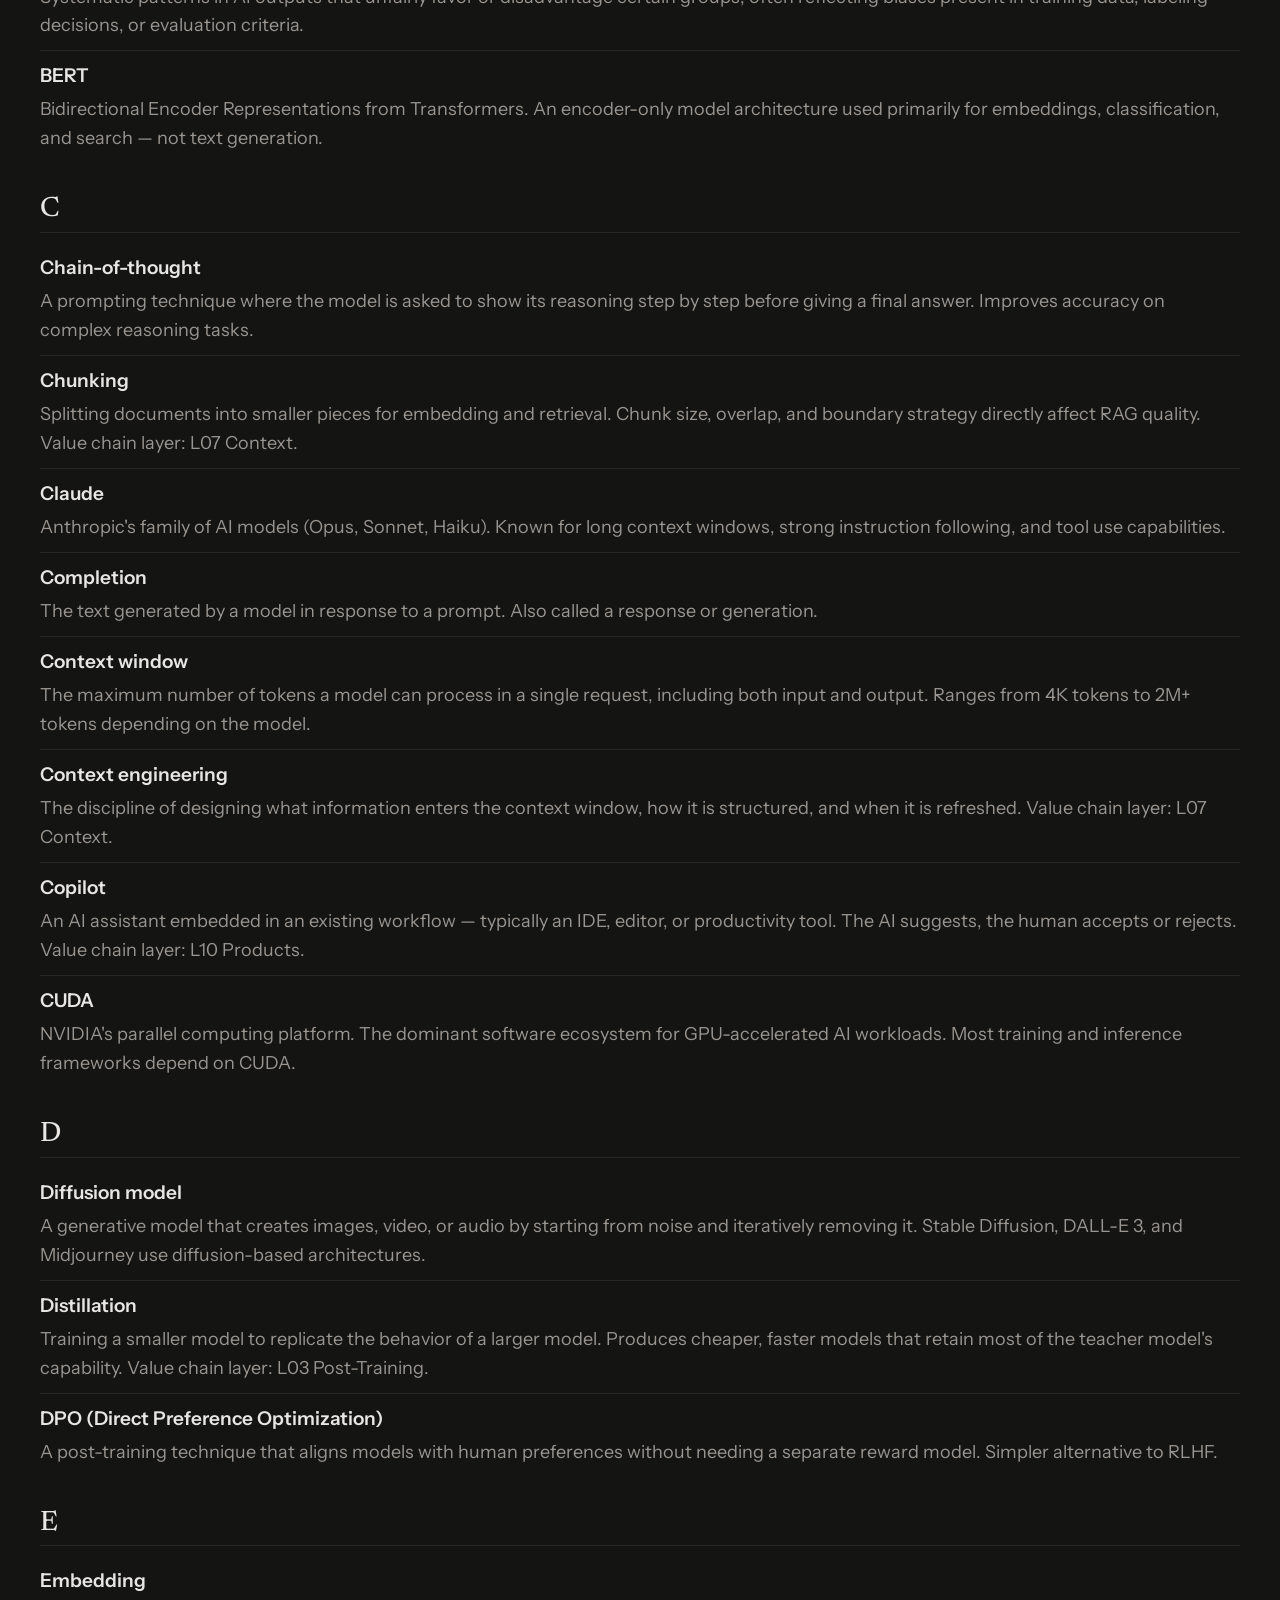
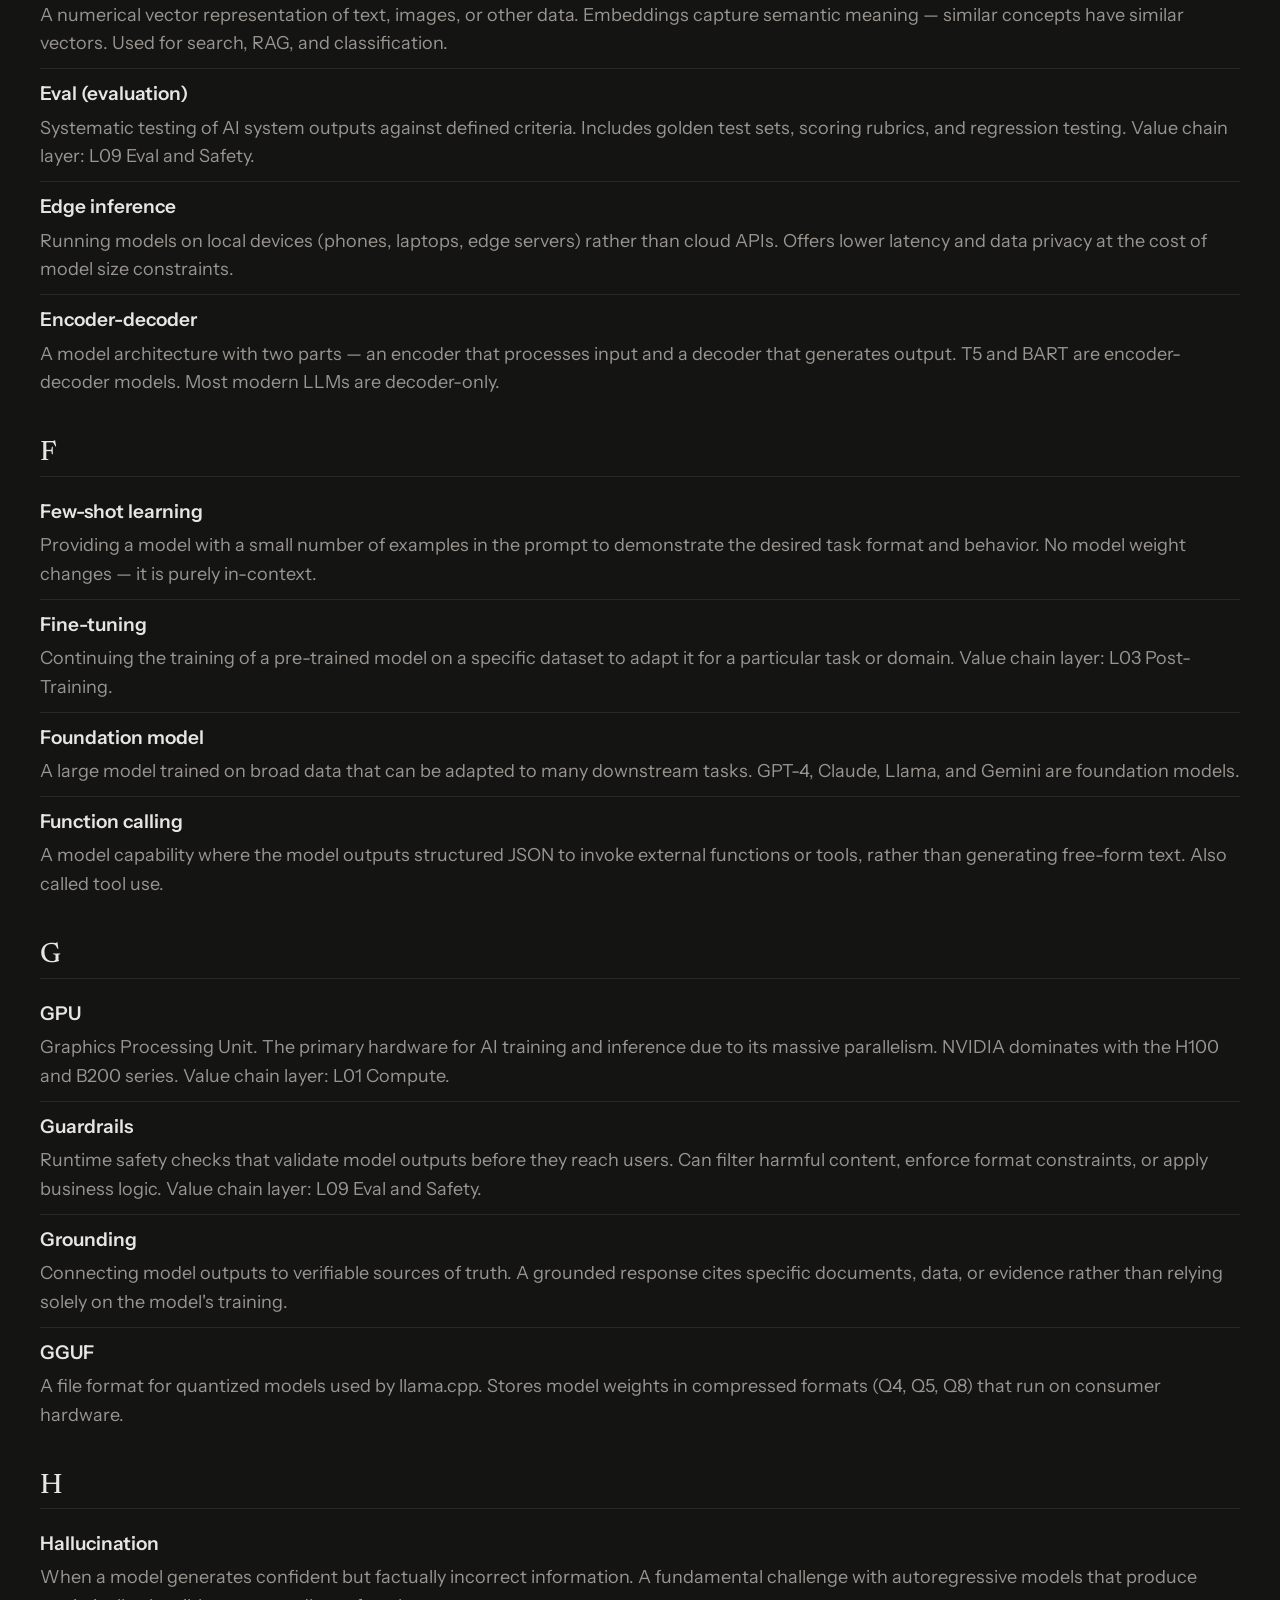
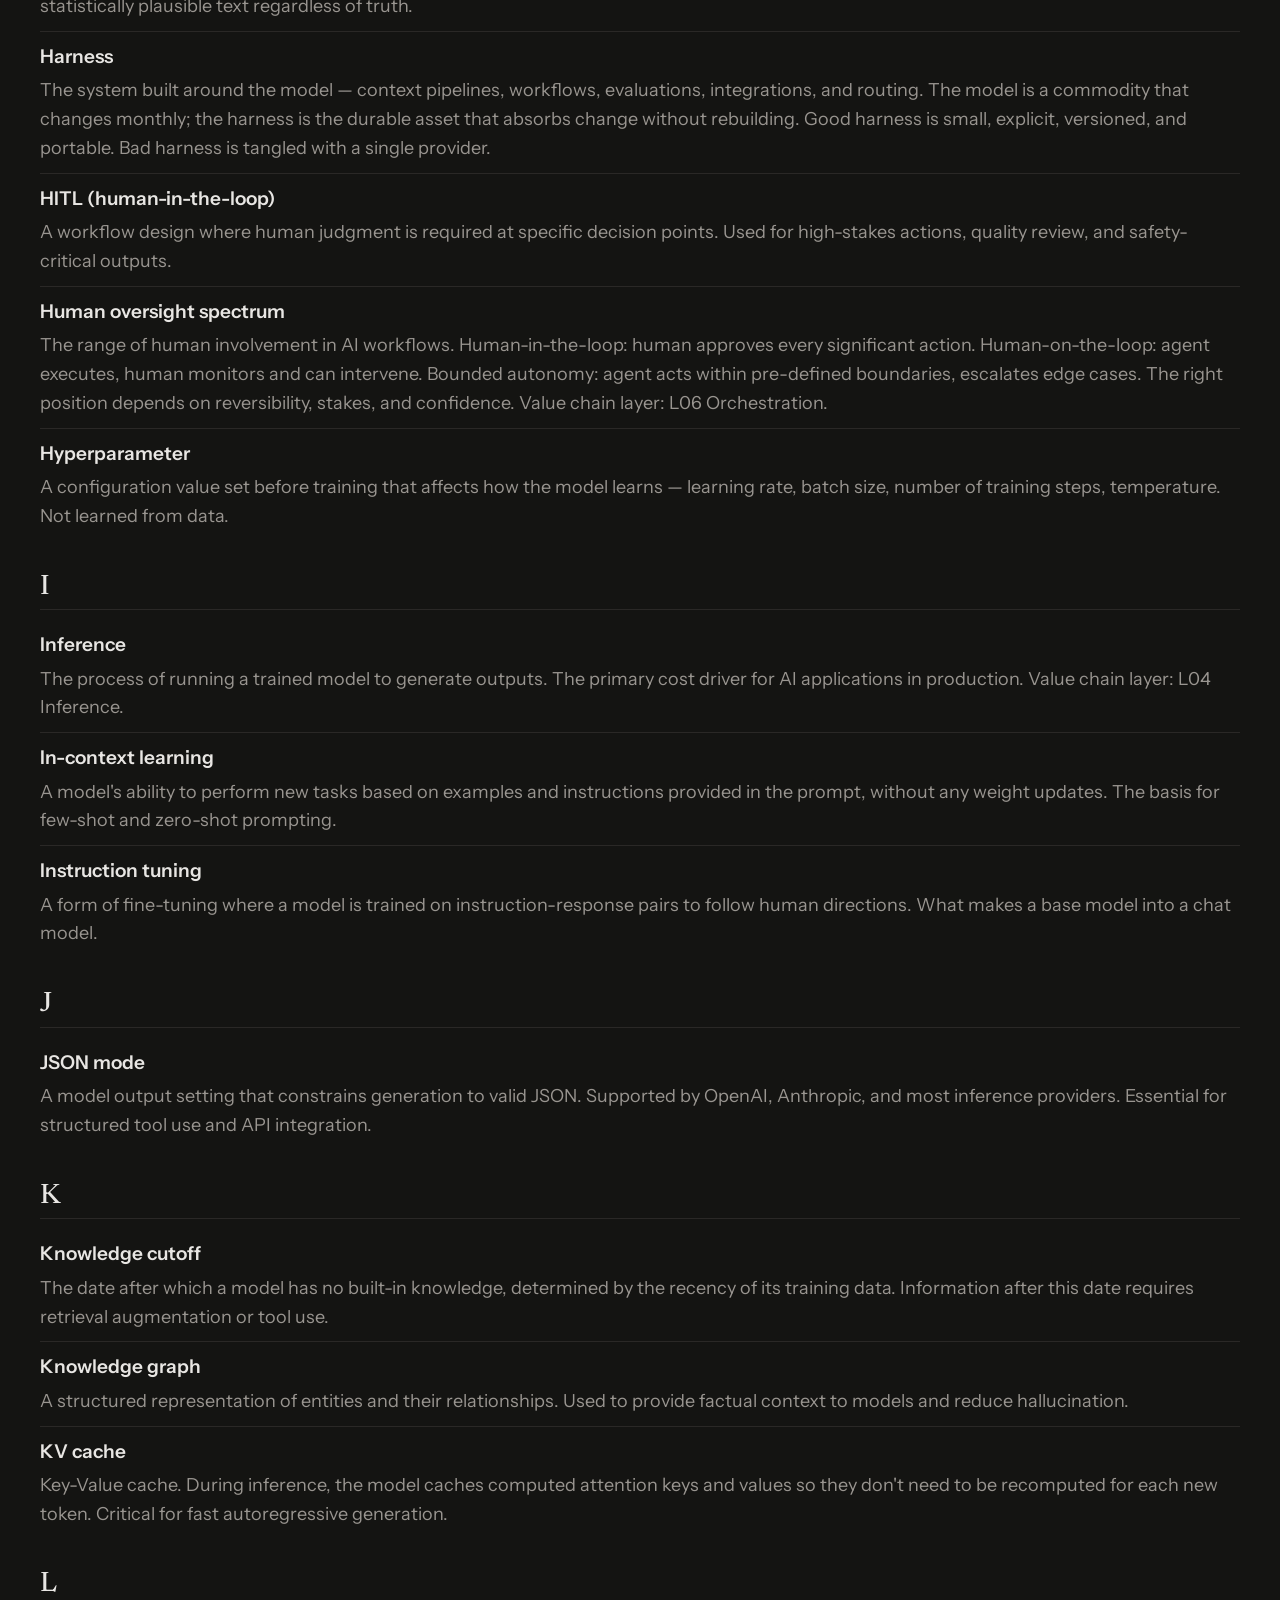
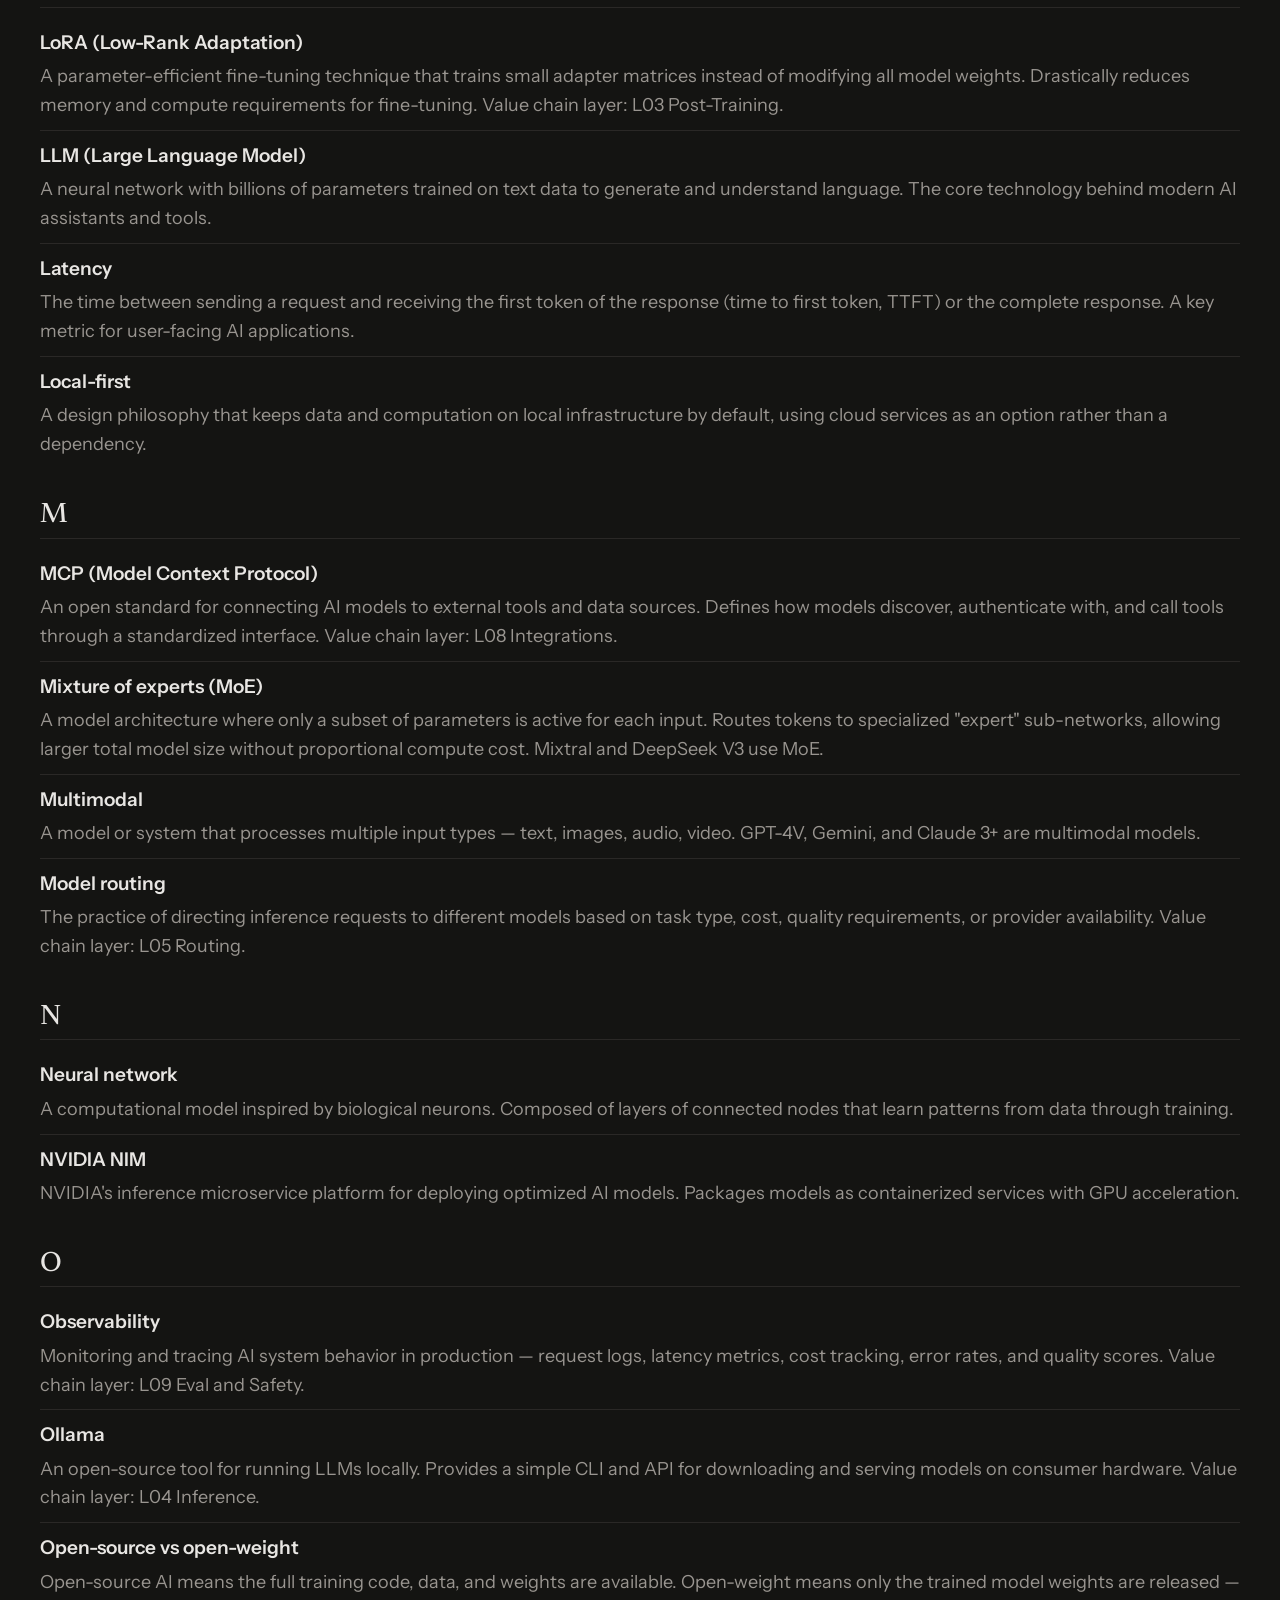
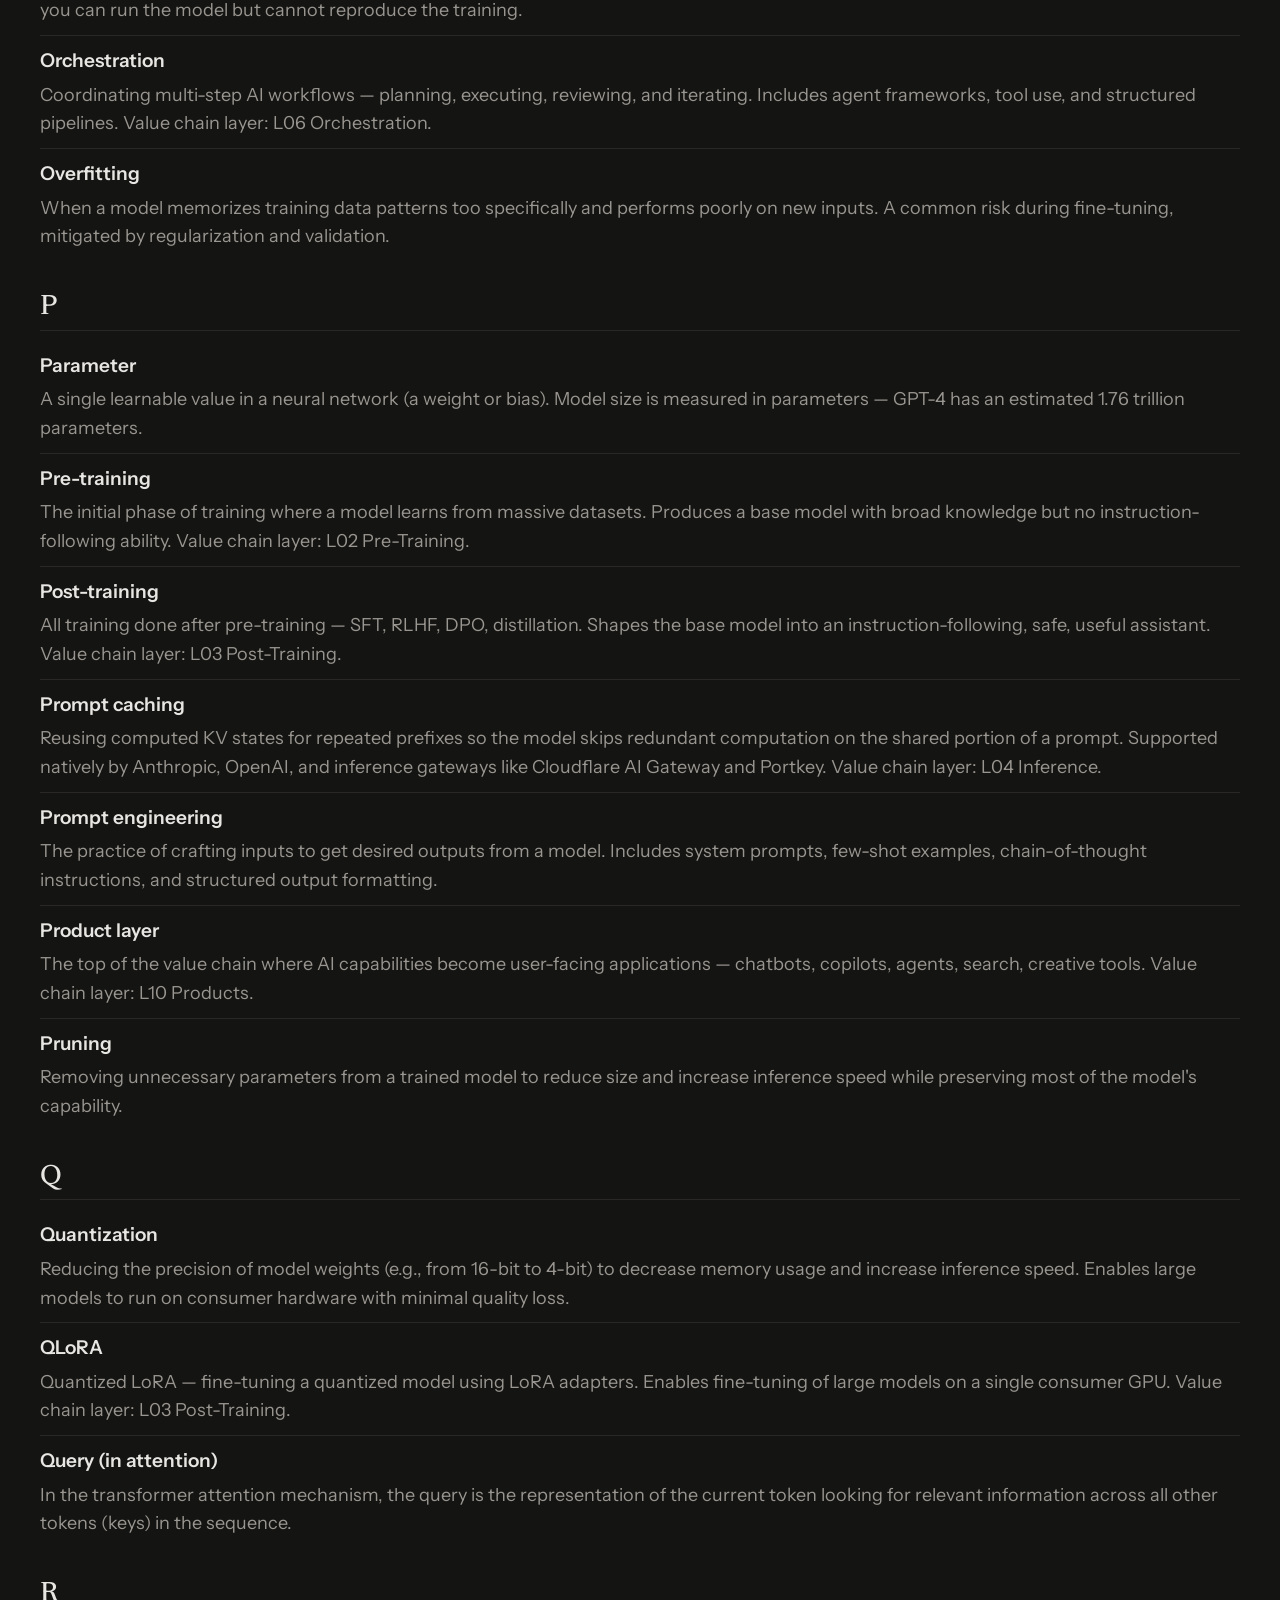
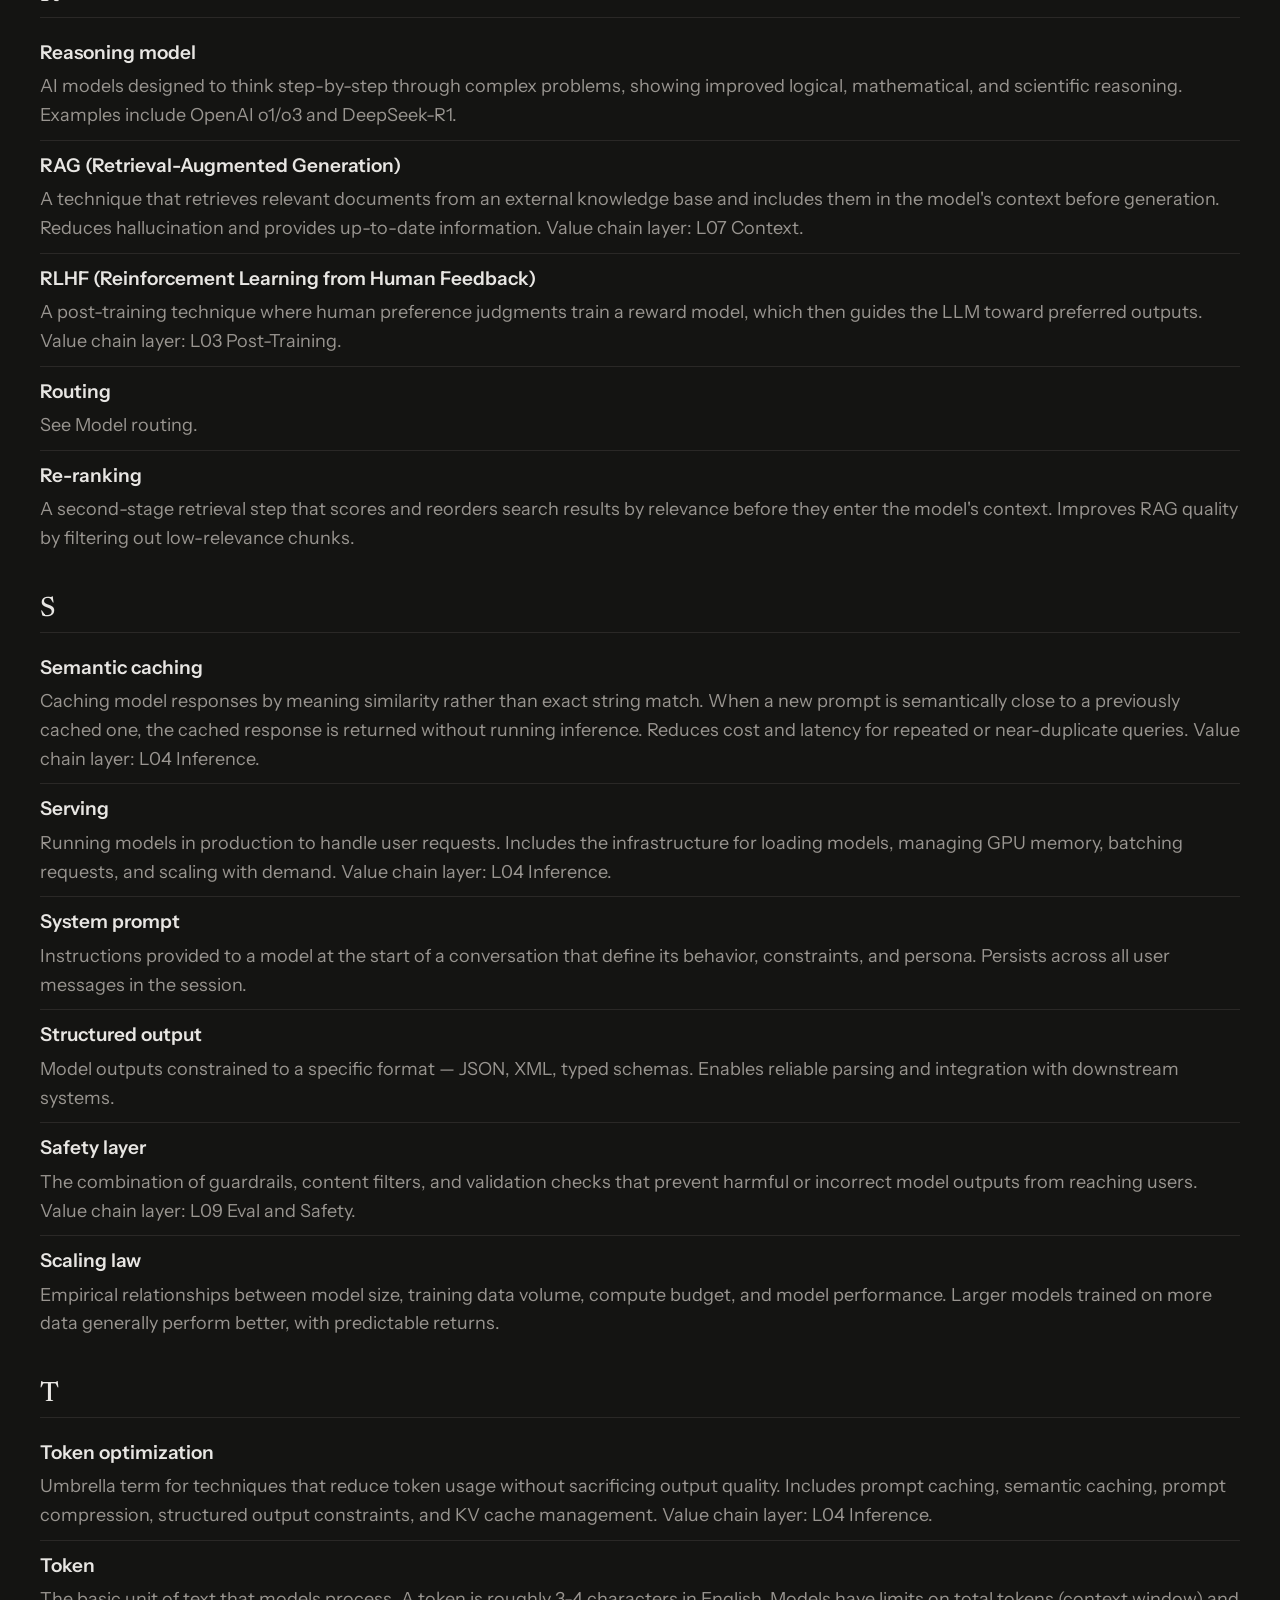
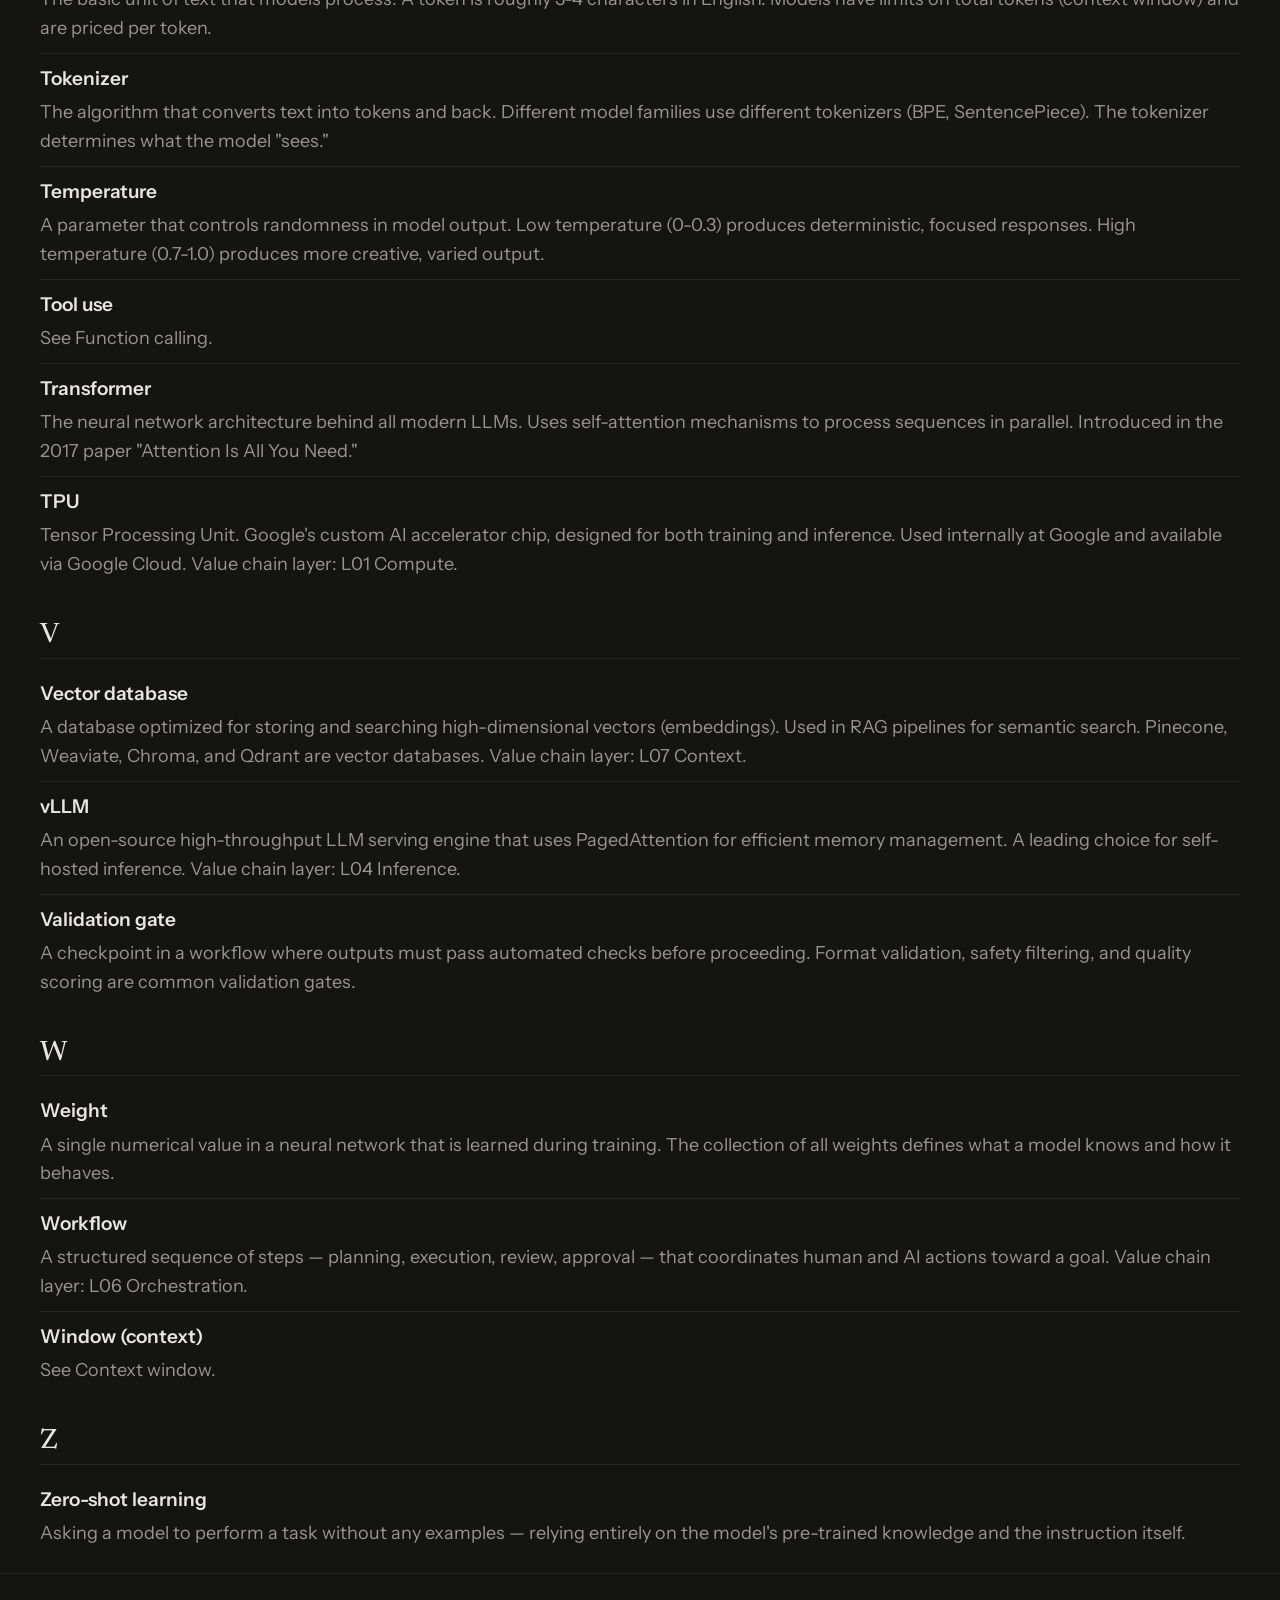
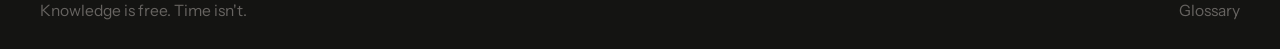
==== commit 3ef881ce: "Add token optimization, benchmarking subcategories; number all learn subcategories - L03 Post-Traini" ====
--- a/glossary/index.html
+++ b/glossary/index.html
@@ -84,7 +84,7 @@
             </div>
             <div class="glossary__entry">
               <dt id="benchmarking">Benchmarking</dt>
-              <dd>Standardized evaluation of model performance on specific tasks. Common benchmarks include MMLU, HumanEval, MATH, and arena-style human preference rankings.</dd>
+              <dd>Standardized evaluation of model performance on specific tasks. Common benchmarks include MMLU, HumanEval, MATH, and arena-style human preference rankings. In a post-training workflow, benchmarking confirms that a fine-tuned model improves on the target task without regressing on general capability. Value chain layer: L03 Post-Training, L09 Eval and Safety.</dd>
             </div>
             <div class="glossary__entry">
               <dt id="bias-ai">Bias (AI)</dt>
@@ -363,6 +363,10 @@
               <dd>All training done after pre-training — SFT, RLHF, DPO, distillation. Shapes the base model into an instruction-following, safe, useful assistant. Value chain layer: L03 Post-Training.</dd>
             </div>
             <div class="glossary__entry">
+              <dt id="prompt-caching">Prompt caching</dt>
+              <dd>Reusing computed KV states for repeated prefixes so the model skips redundant computation on the shared portion of a prompt. Supported natively by Anthropic, OpenAI, and inference gateways like Cloudflare AI Gateway and Portkey. Value chain layer: L04 Inference.</dd>
+            </div>
+            <div class="glossary__entry">
               <dt id="prompt-engineering">Prompt engineering</dt>
               <dd>The practice of crafting inputs to get desired outputs from a model. Includes system prompts, few-shot examples, chain-of-thought instructions, and structured output formatting.</dd>
             </div>
@@ -419,6 +423,10 @@
           <h2 class="glossary__letter" id="letter-S">S</h2>
           <dl class="glossary__list">
             <div class="glossary__entry">
+              <dt id="semantic-caching">Semantic caching</dt>
+              <dd>Caching model responses by meaning similarity rather than exact string match. When a new prompt is semantically close to a previously cached one, the cached response is returned without running inference. Reduces cost and latency for repeated or near-duplicate queries. Value chain layer: L04 Inference.</dd>
+            </div>
+            <div class="glossary__entry">
               <dt id="serving">Serving</dt>
               <dd>Running models in production to handle user requests. Includes the infrastructure for loading models, managing GPU memory, batching requests, and scaling with demand. Value chain layer: L04 Inference.</dd>
             </div>
@@ -442,6 +450,10 @@
 
           <h2 class="glossary__letter" id="letter-T">T</h2>
           <dl class="glossary__list">
+            <div class="glossary__entry">
+              <dt id="token-optimization">Token optimization</dt>
+              <dd>Umbrella term for techniques that reduce token usage without sacrificing output quality. Includes prompt caching, semantic caching, prompt compression, structured output constraints, and KV cache management. Value chain layer: L04 Inference.</dd>
+            </div>
             <div class="glossary__entry">
               <dt id="token">Token</dt>
               <dd>The basic unit of text that models process. A token is roughly 3-4 characters in English. Models have limits on total tokens (context window) and are priced per token.</dd>
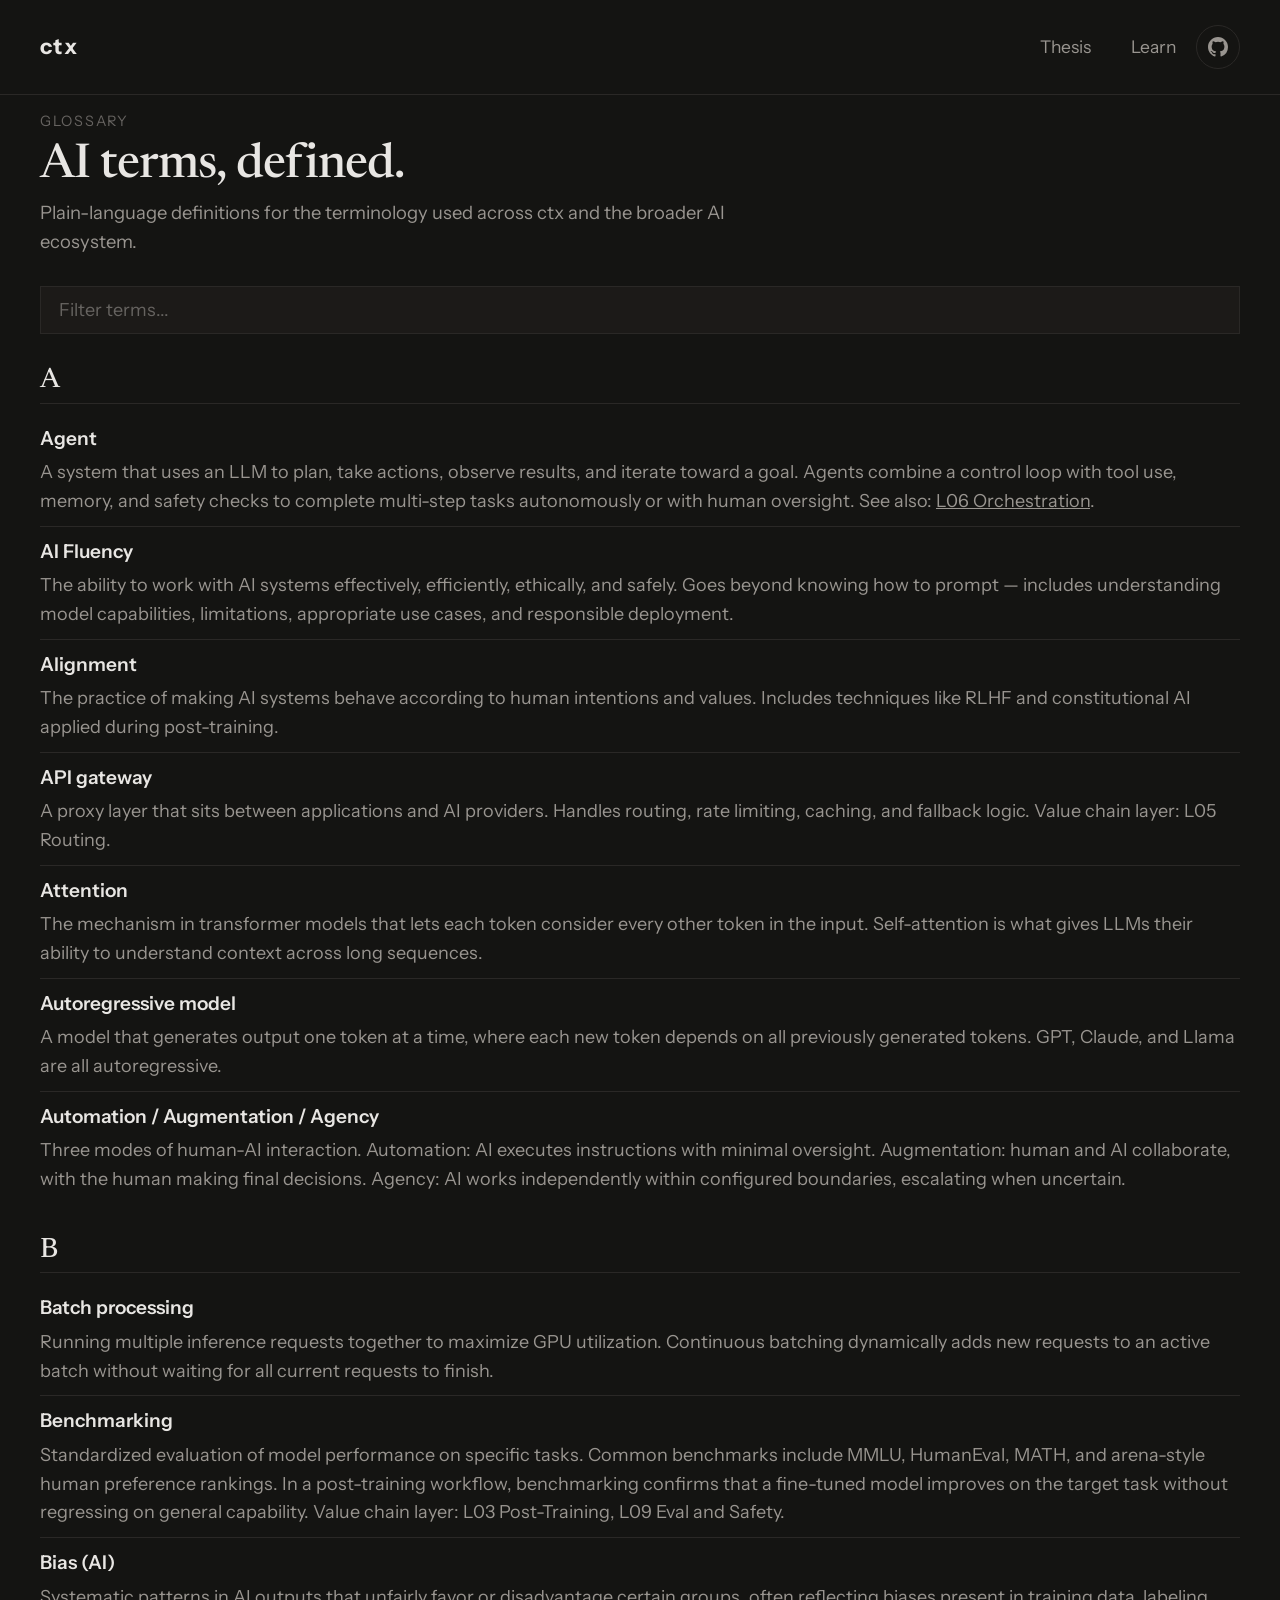
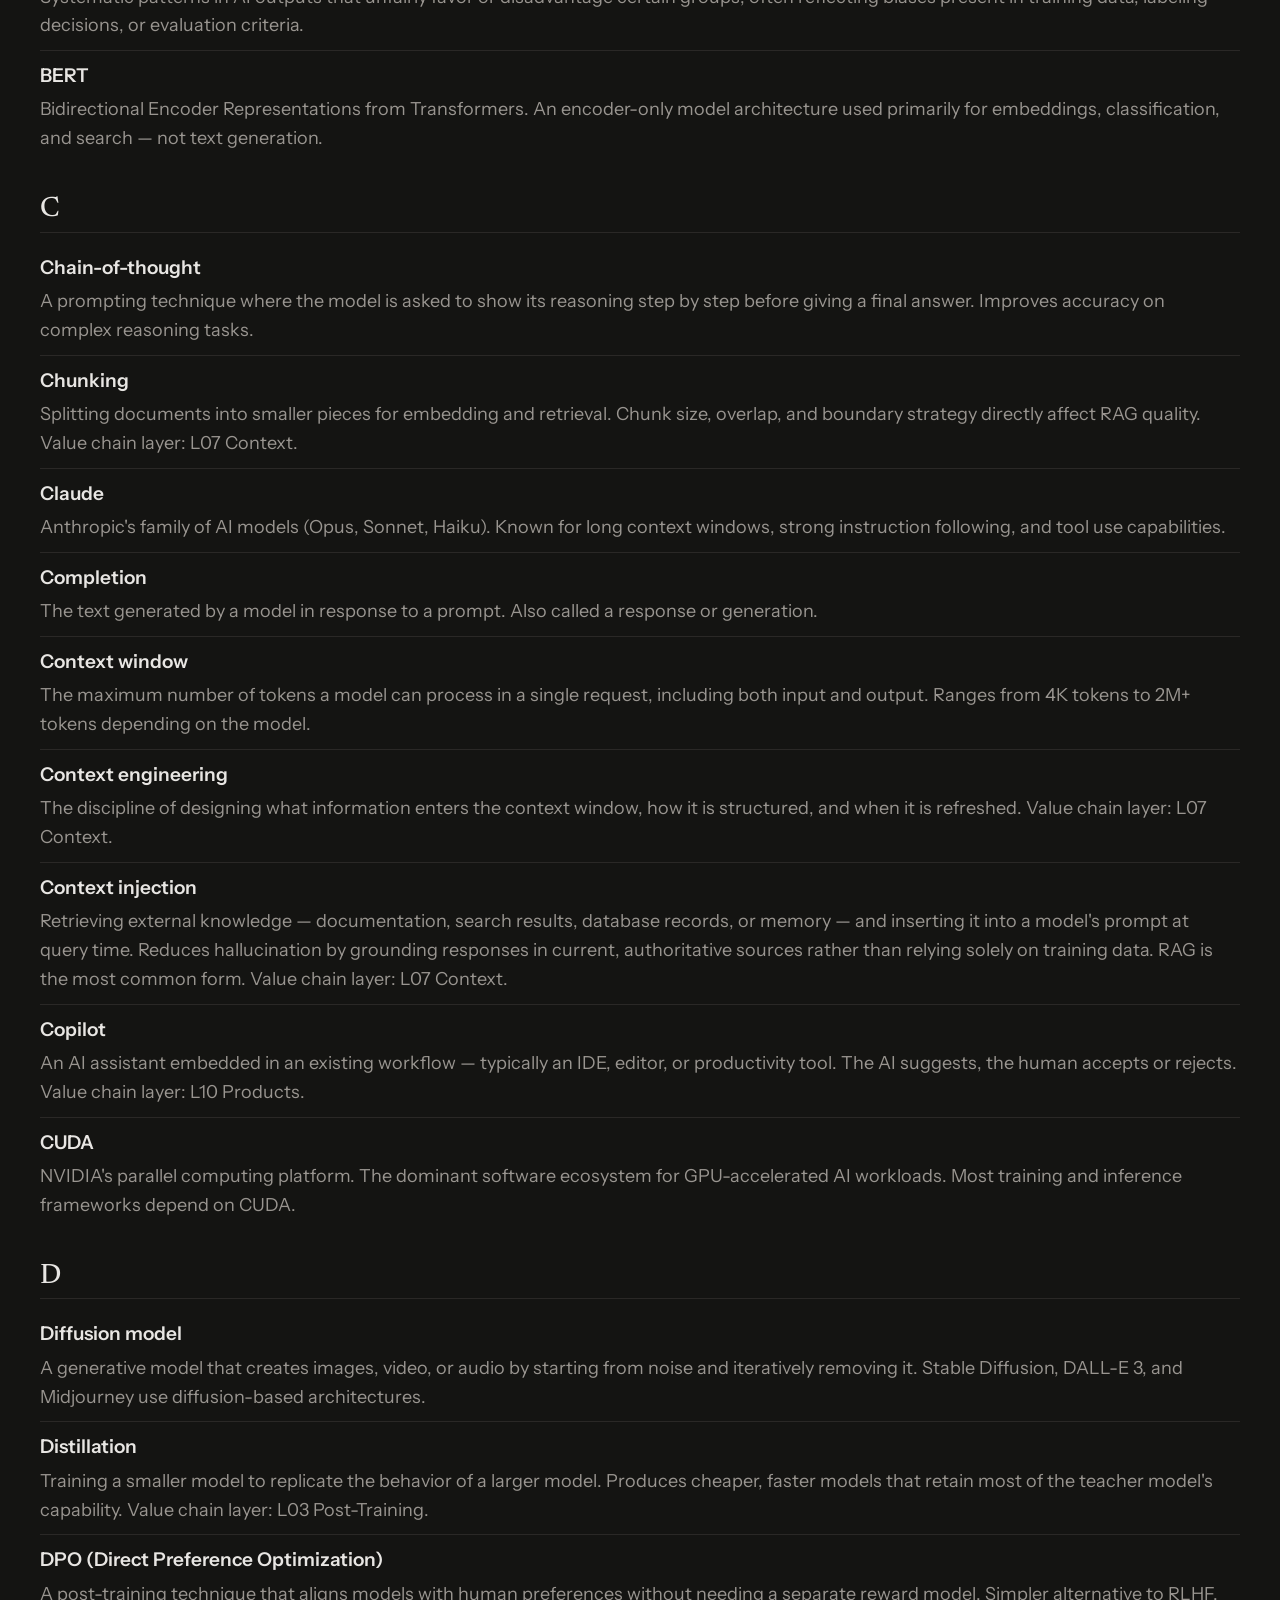
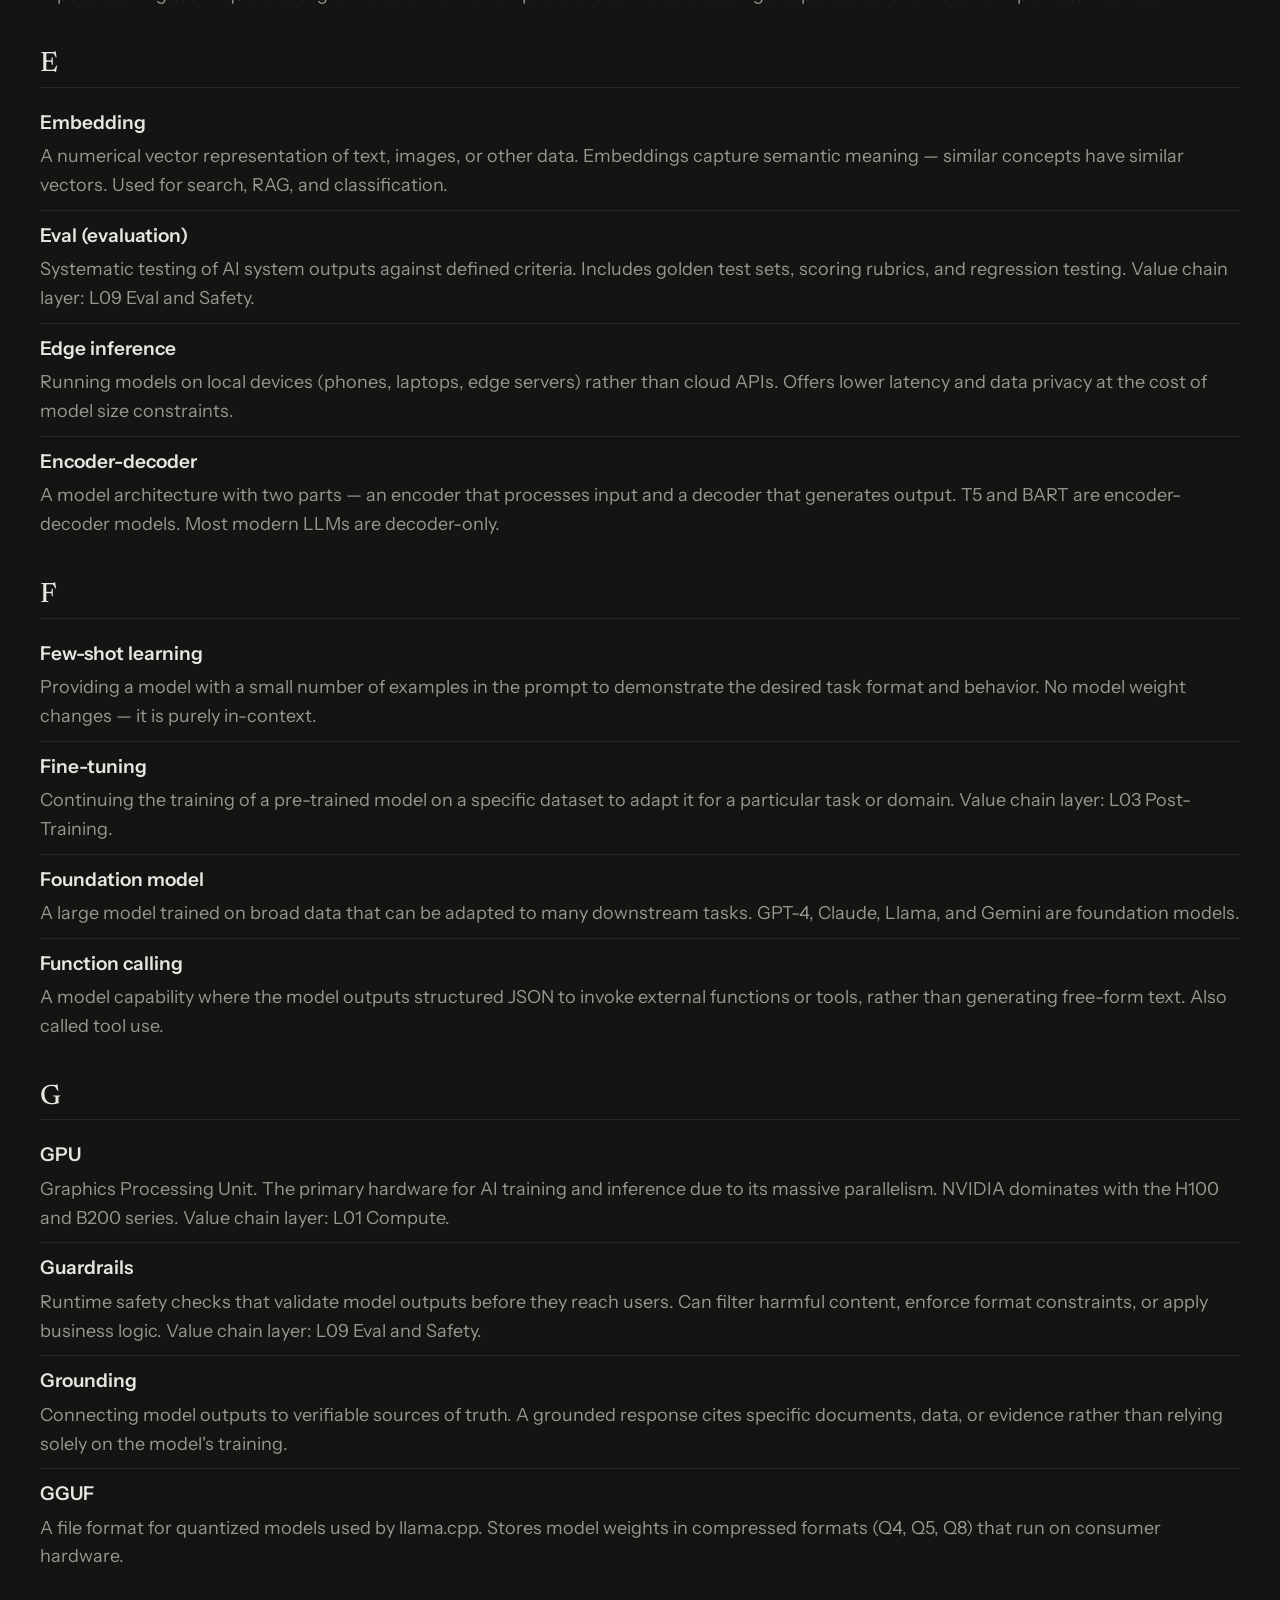
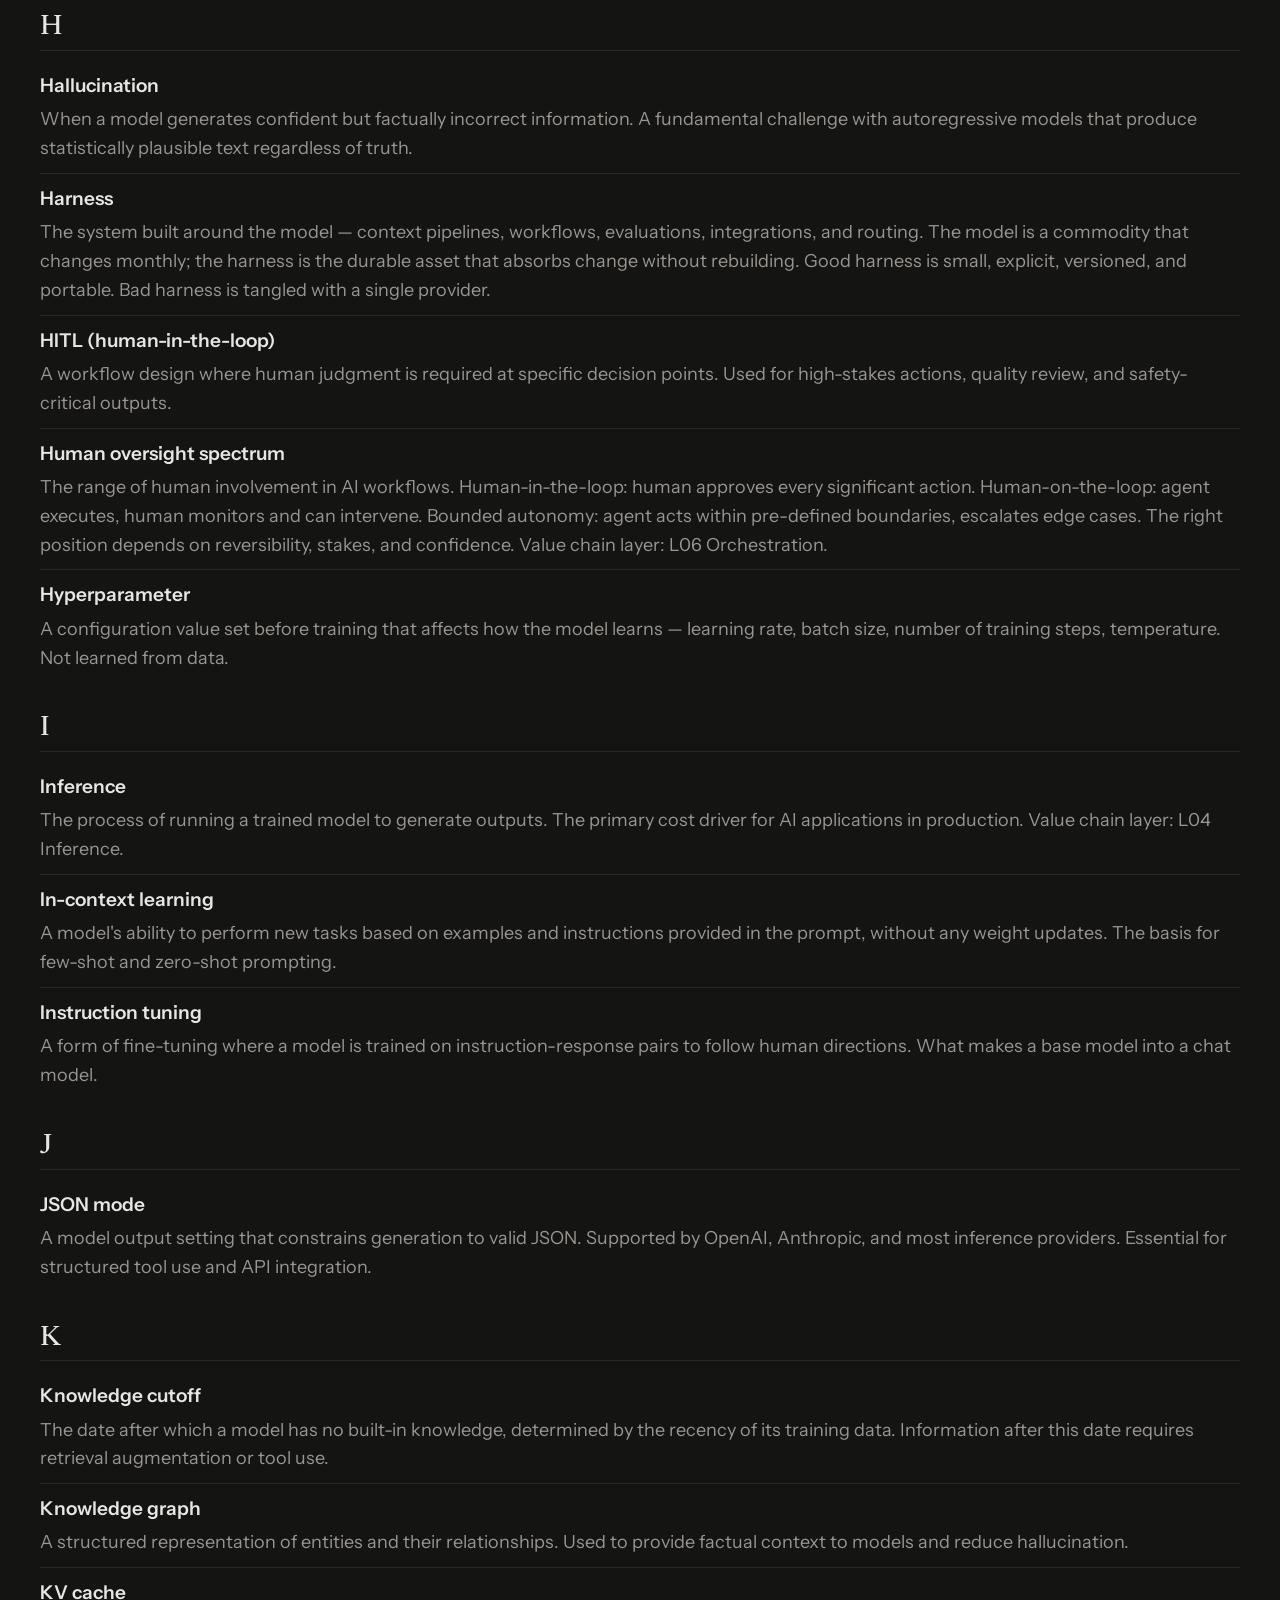
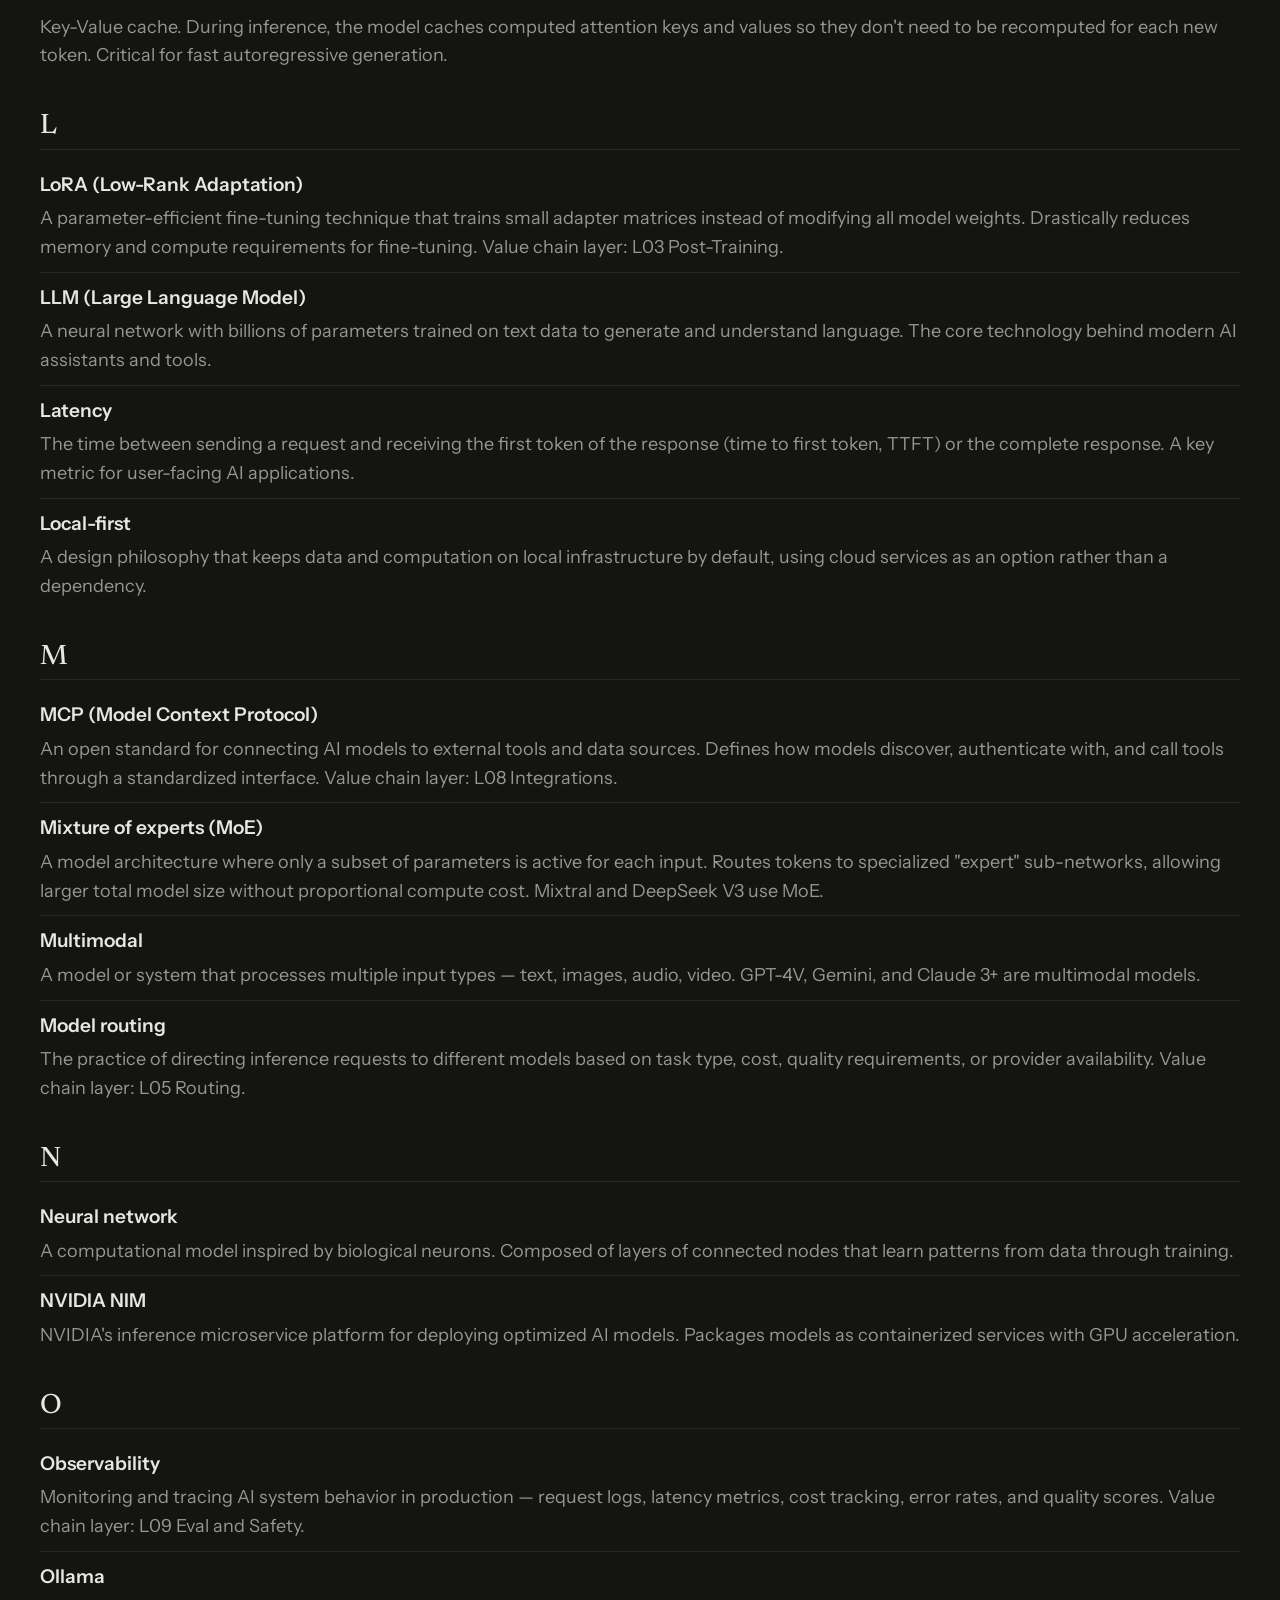
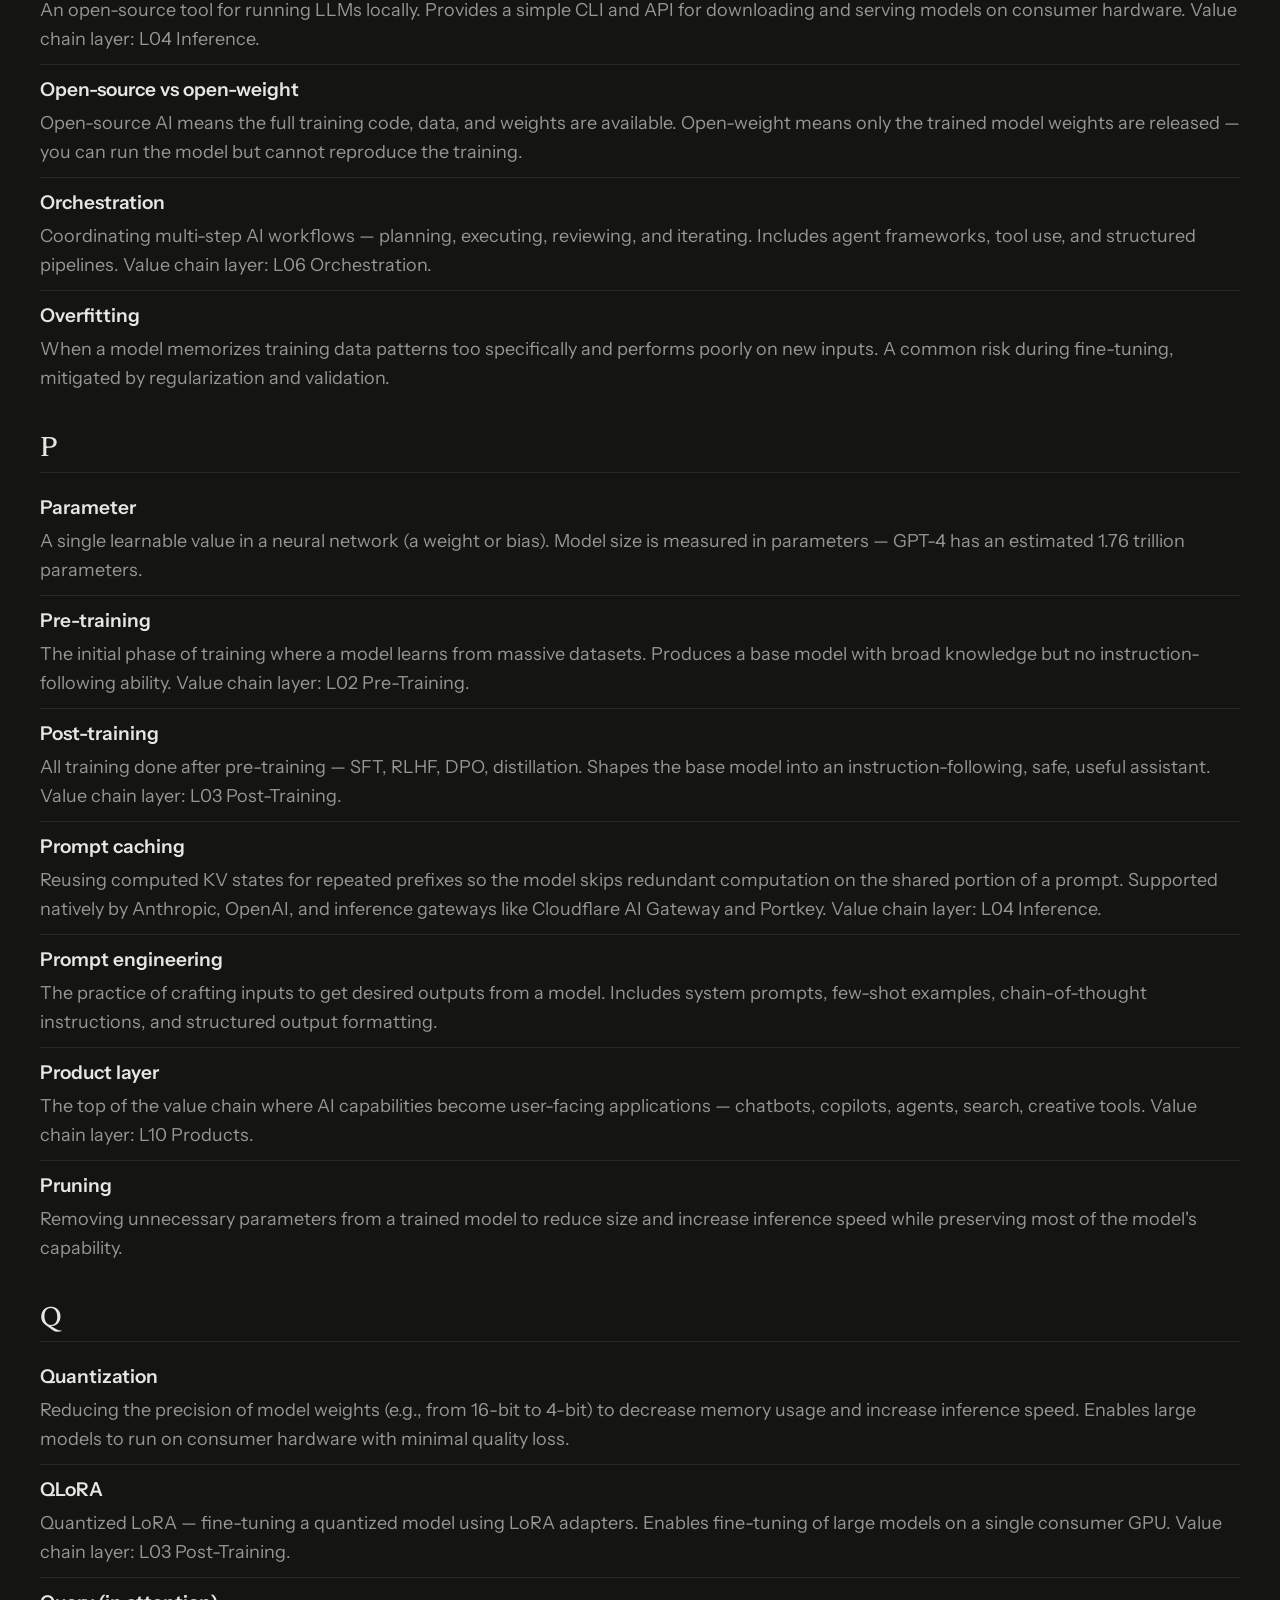
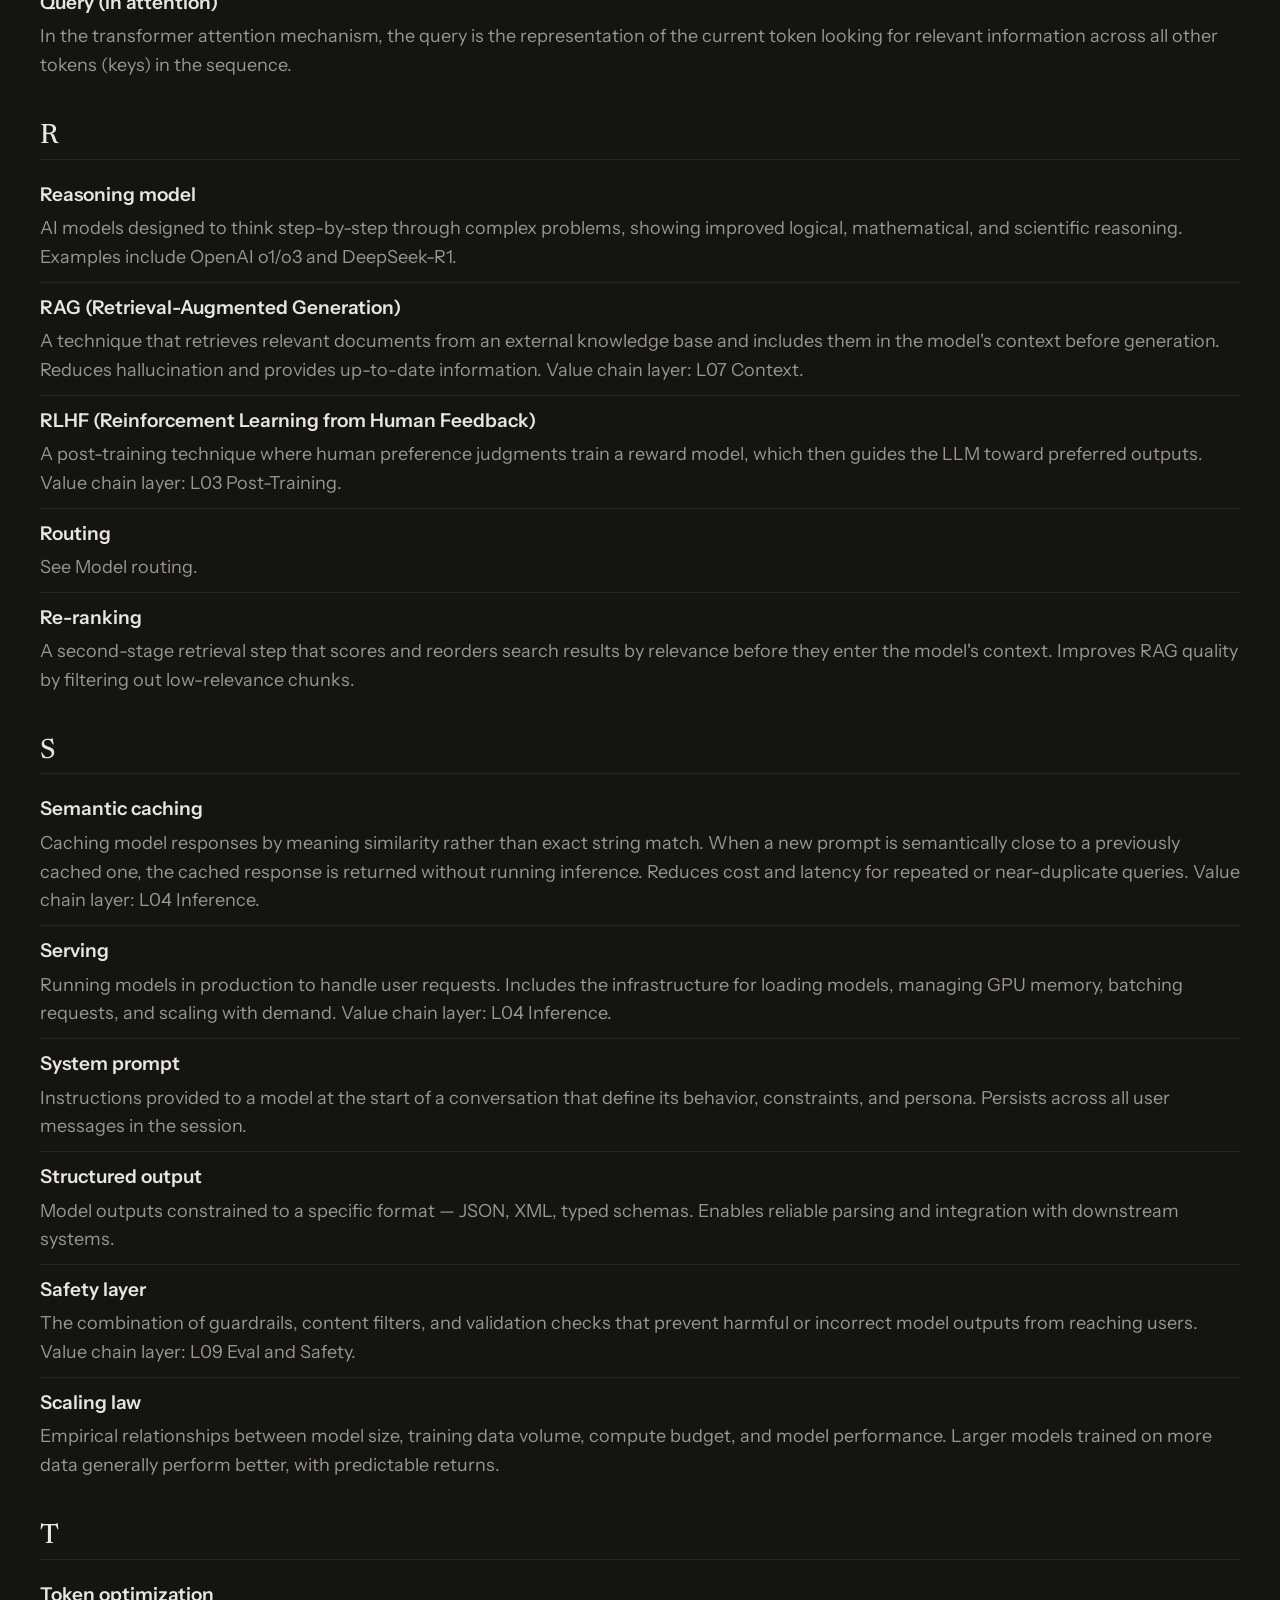
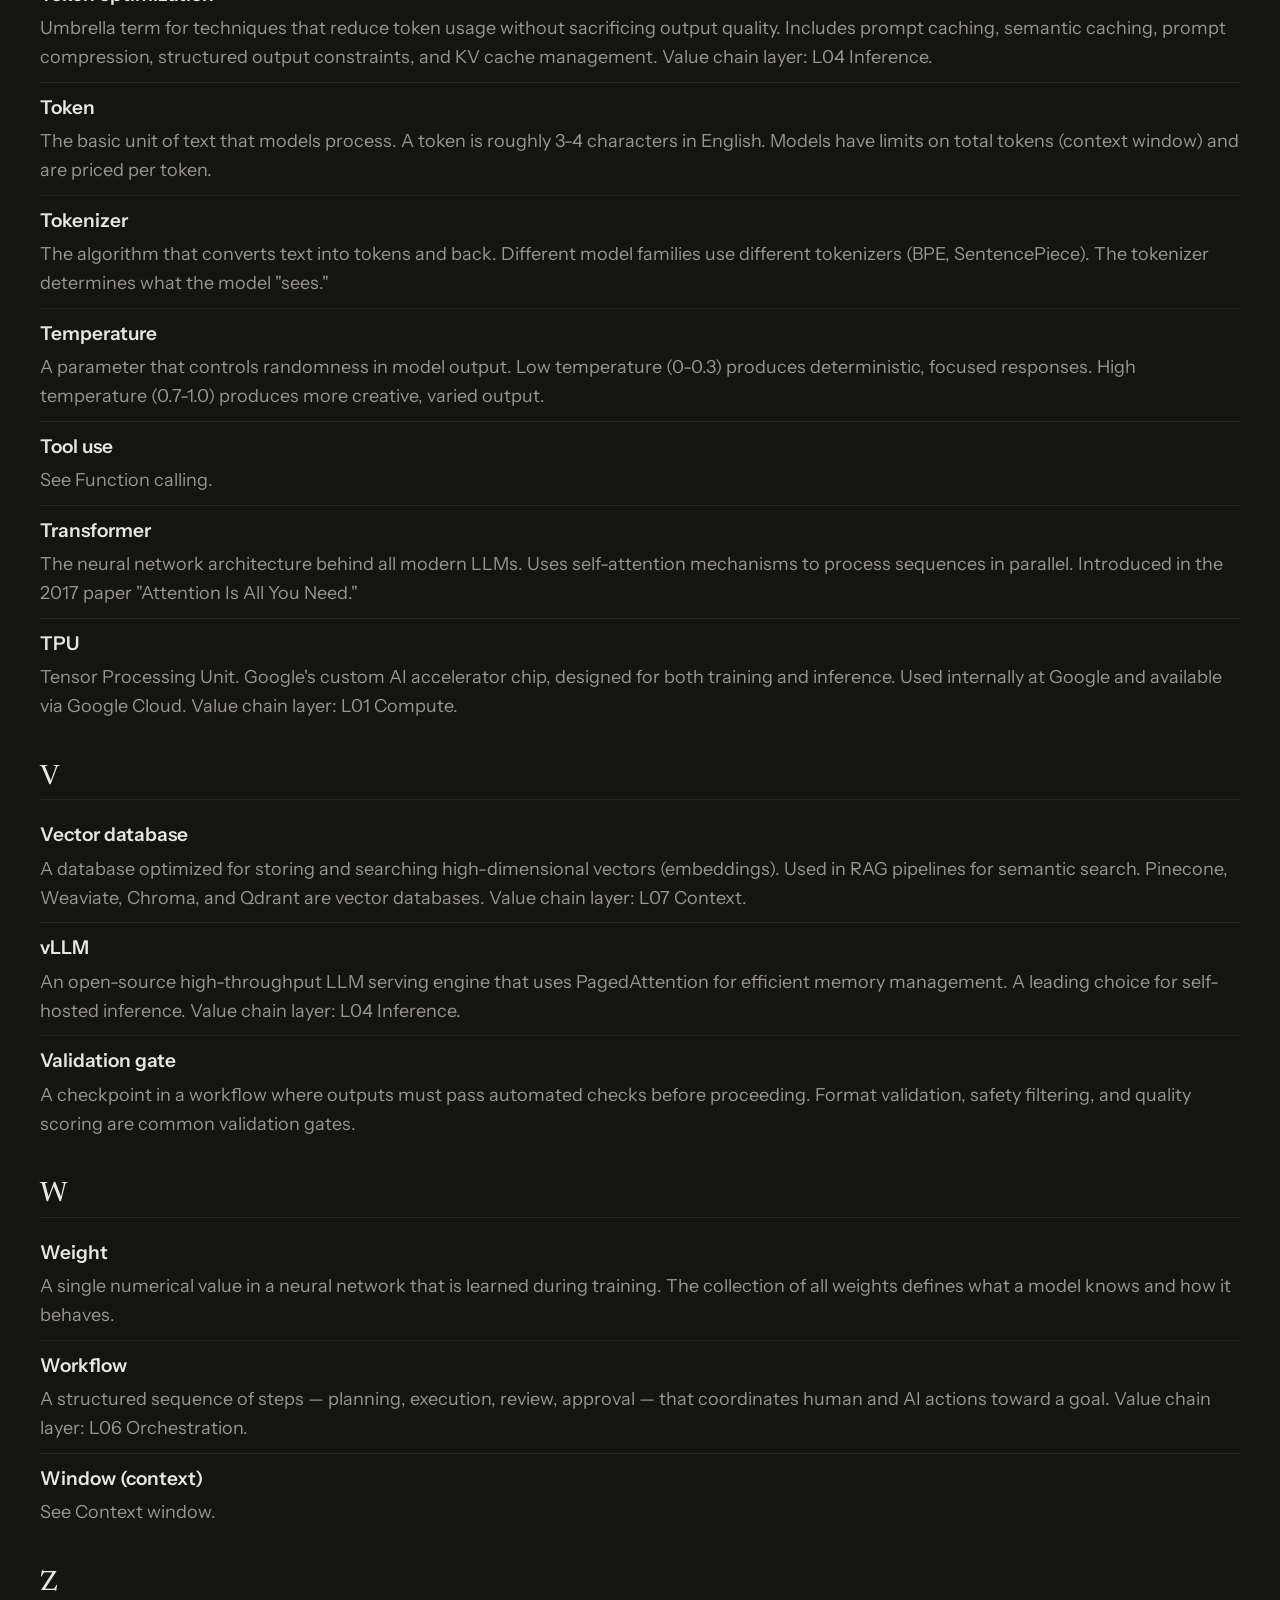
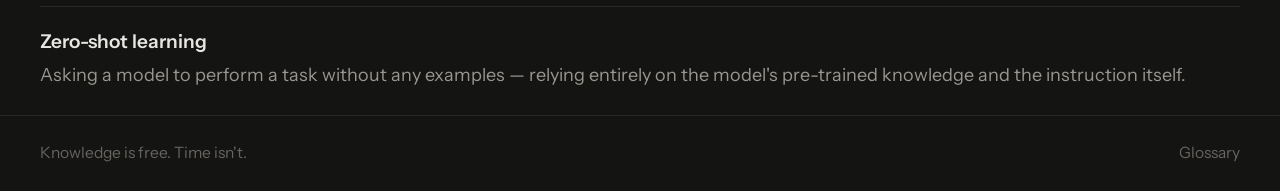
==== commit 2c4dd21d: "Add Context7 tool, narrative, glossary term, and learn content Co-Authored-By: Claude Opus 4.6 <nore" ====
--- a/glossary/index.html
+++ b/glossary/index.html
@@ -123,6 +123,10 @@
               <dd>The discipline of designing what information enters the context window, how it is structured, and when it is refreshed. Value chain layer: L07 Context.</dd>
             </div>
             <div class="glossary__entry">
+              <dt id="context-injection">Context injection</dt>
+              <dd>Retrieving external knowledge — documentation, search results, database records, or memory — and inserting it into a model's prompt at query time. Reduces hallucination by grounding responses in current, authoritative sources rather than relying solely on training data. RAG is the most common form. Value chain layer: L07 Context.</dd>
+            </div>
+            <div class="glossary__entry">
               <dt id="copilot">Copilot</dt>
               <dd>An AI assistant embedded in an existing workflow — typically an IDE, editor, or productivity tool. The AI suggests, the human accepts or rejects. Value chain layer: L10 Products.</dd>
             </div>
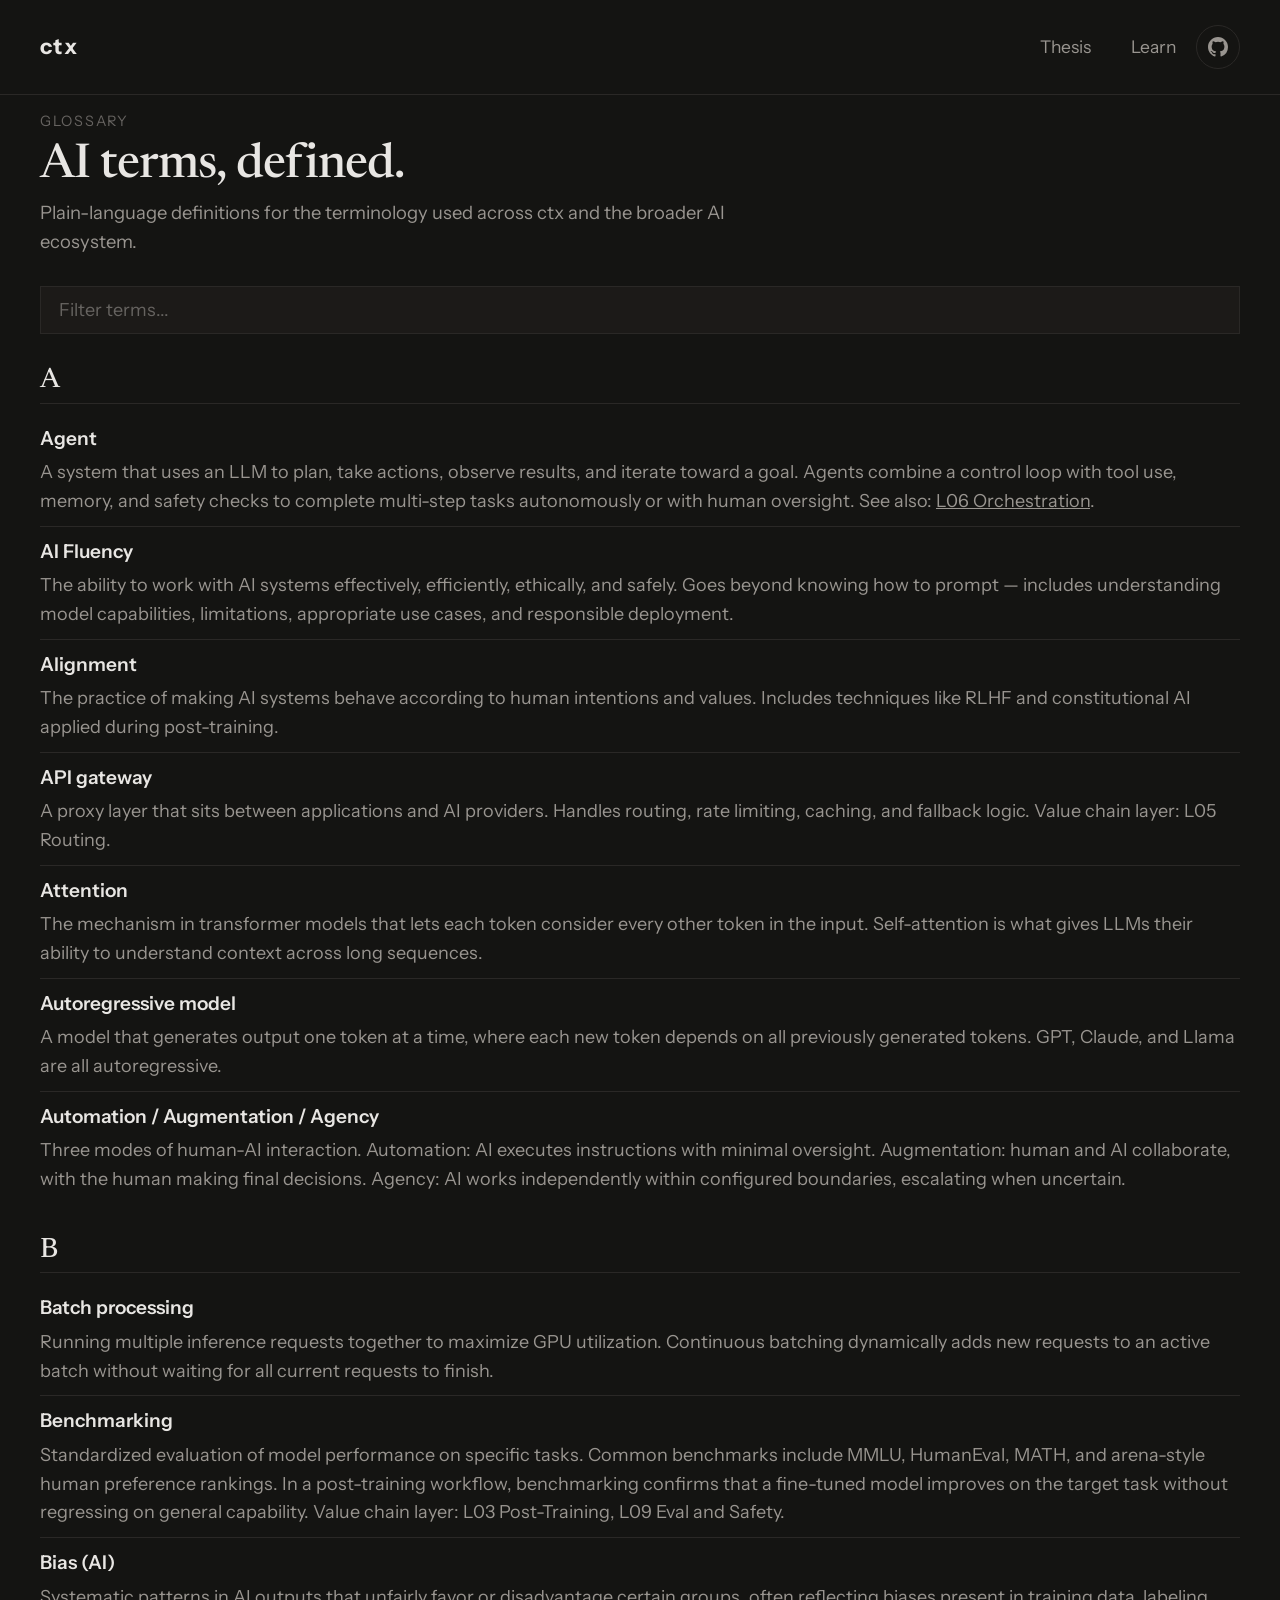
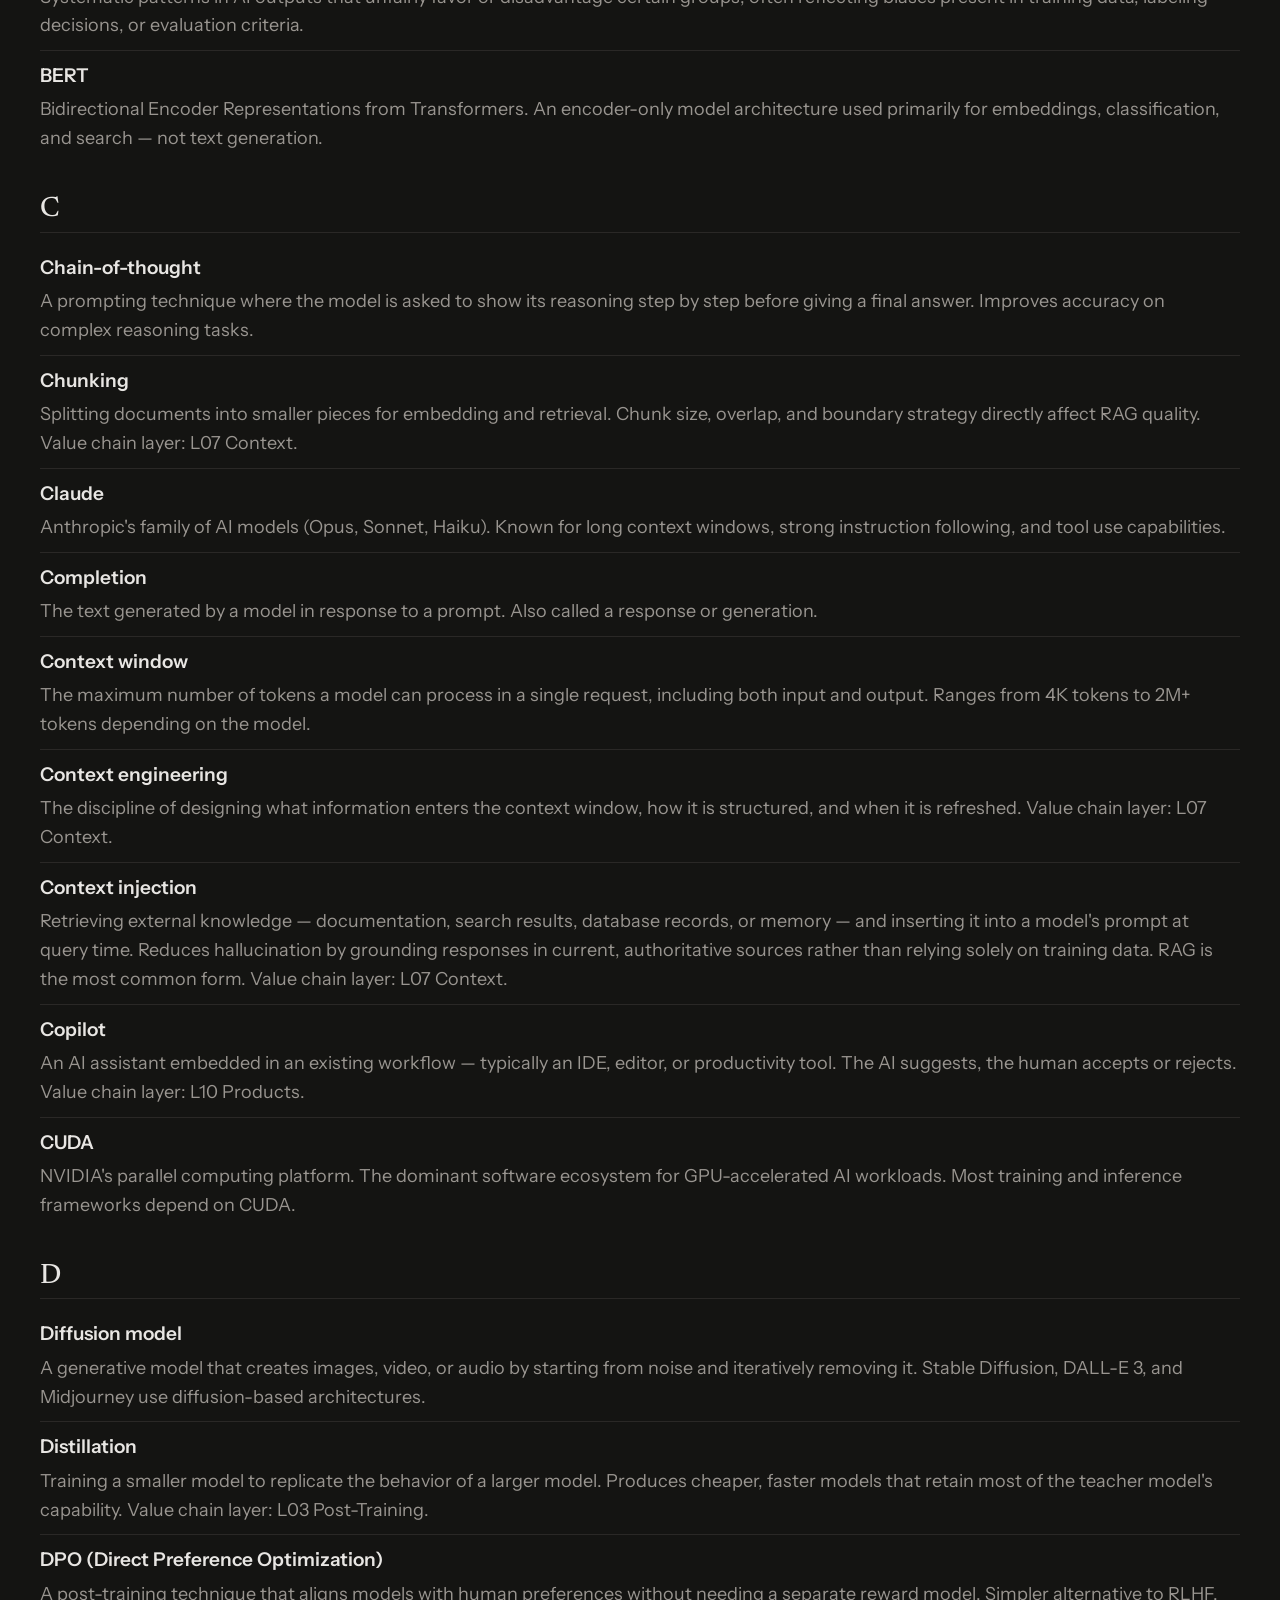
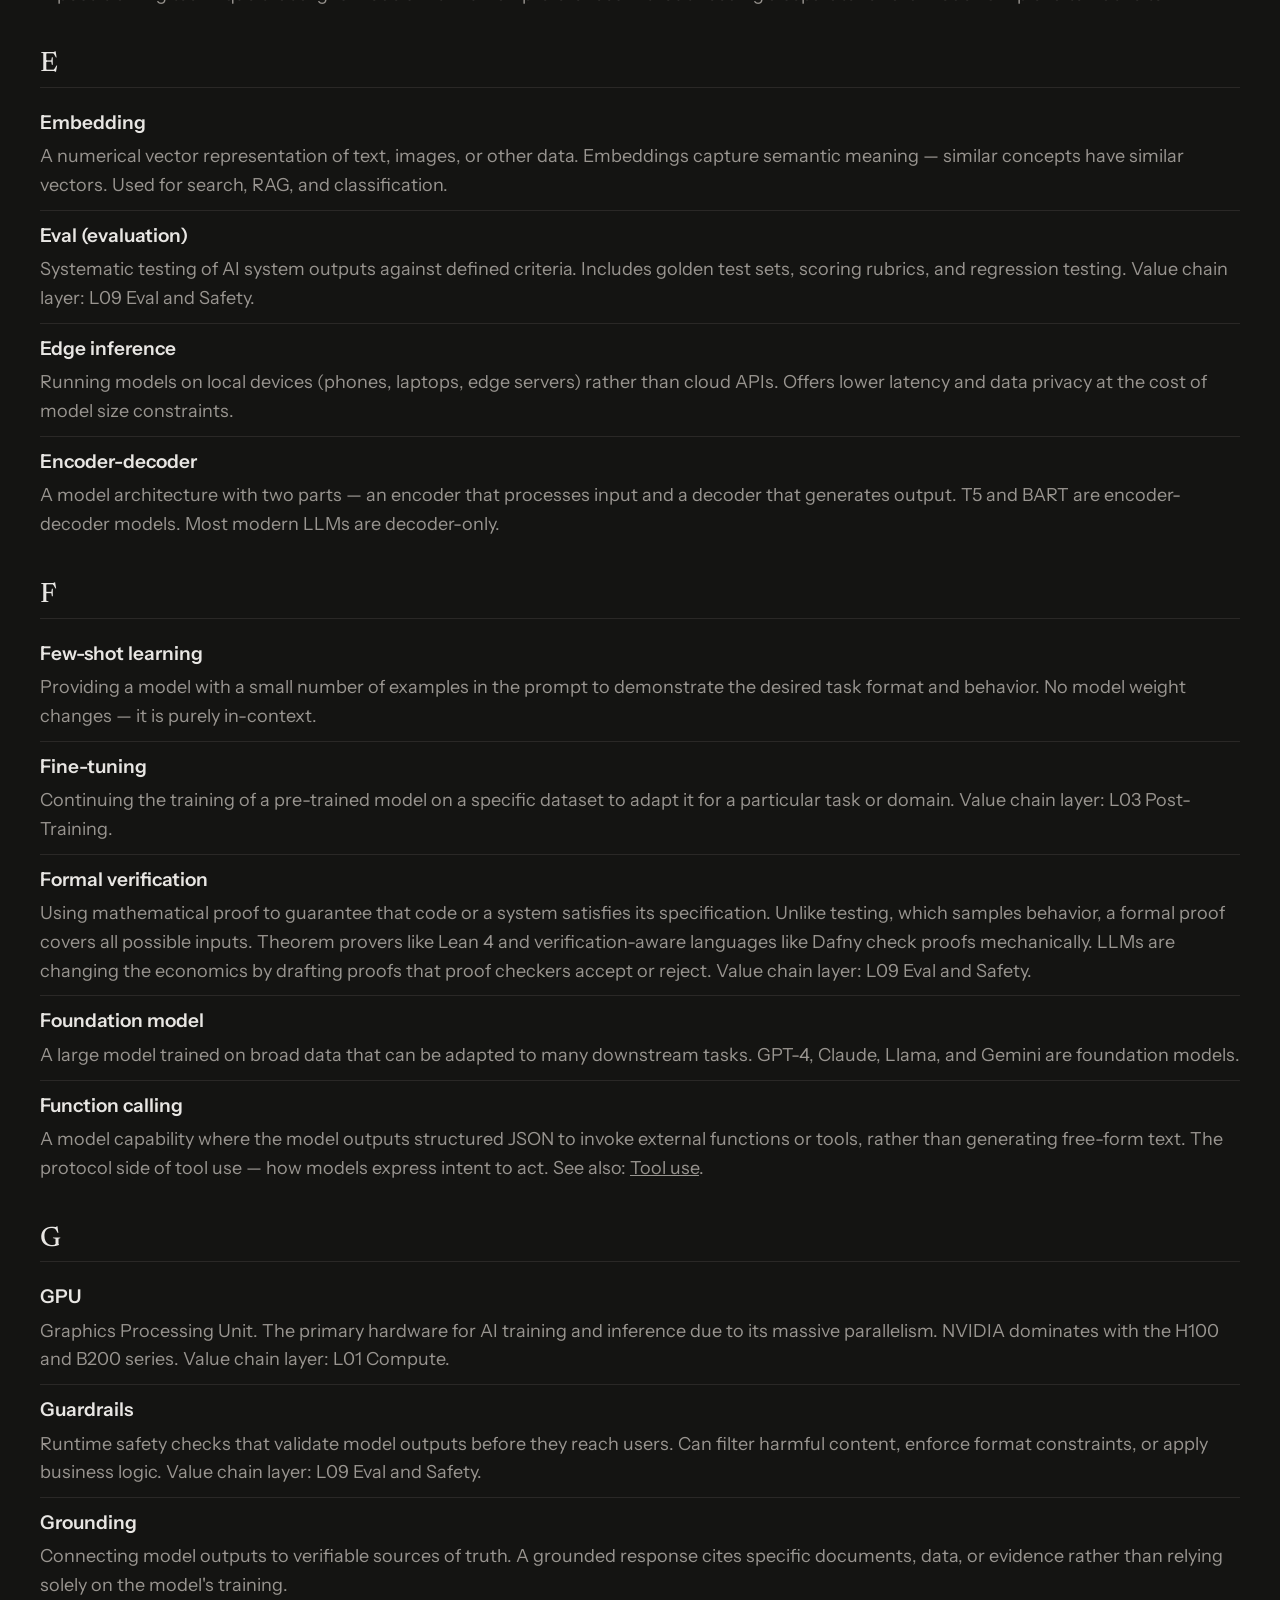
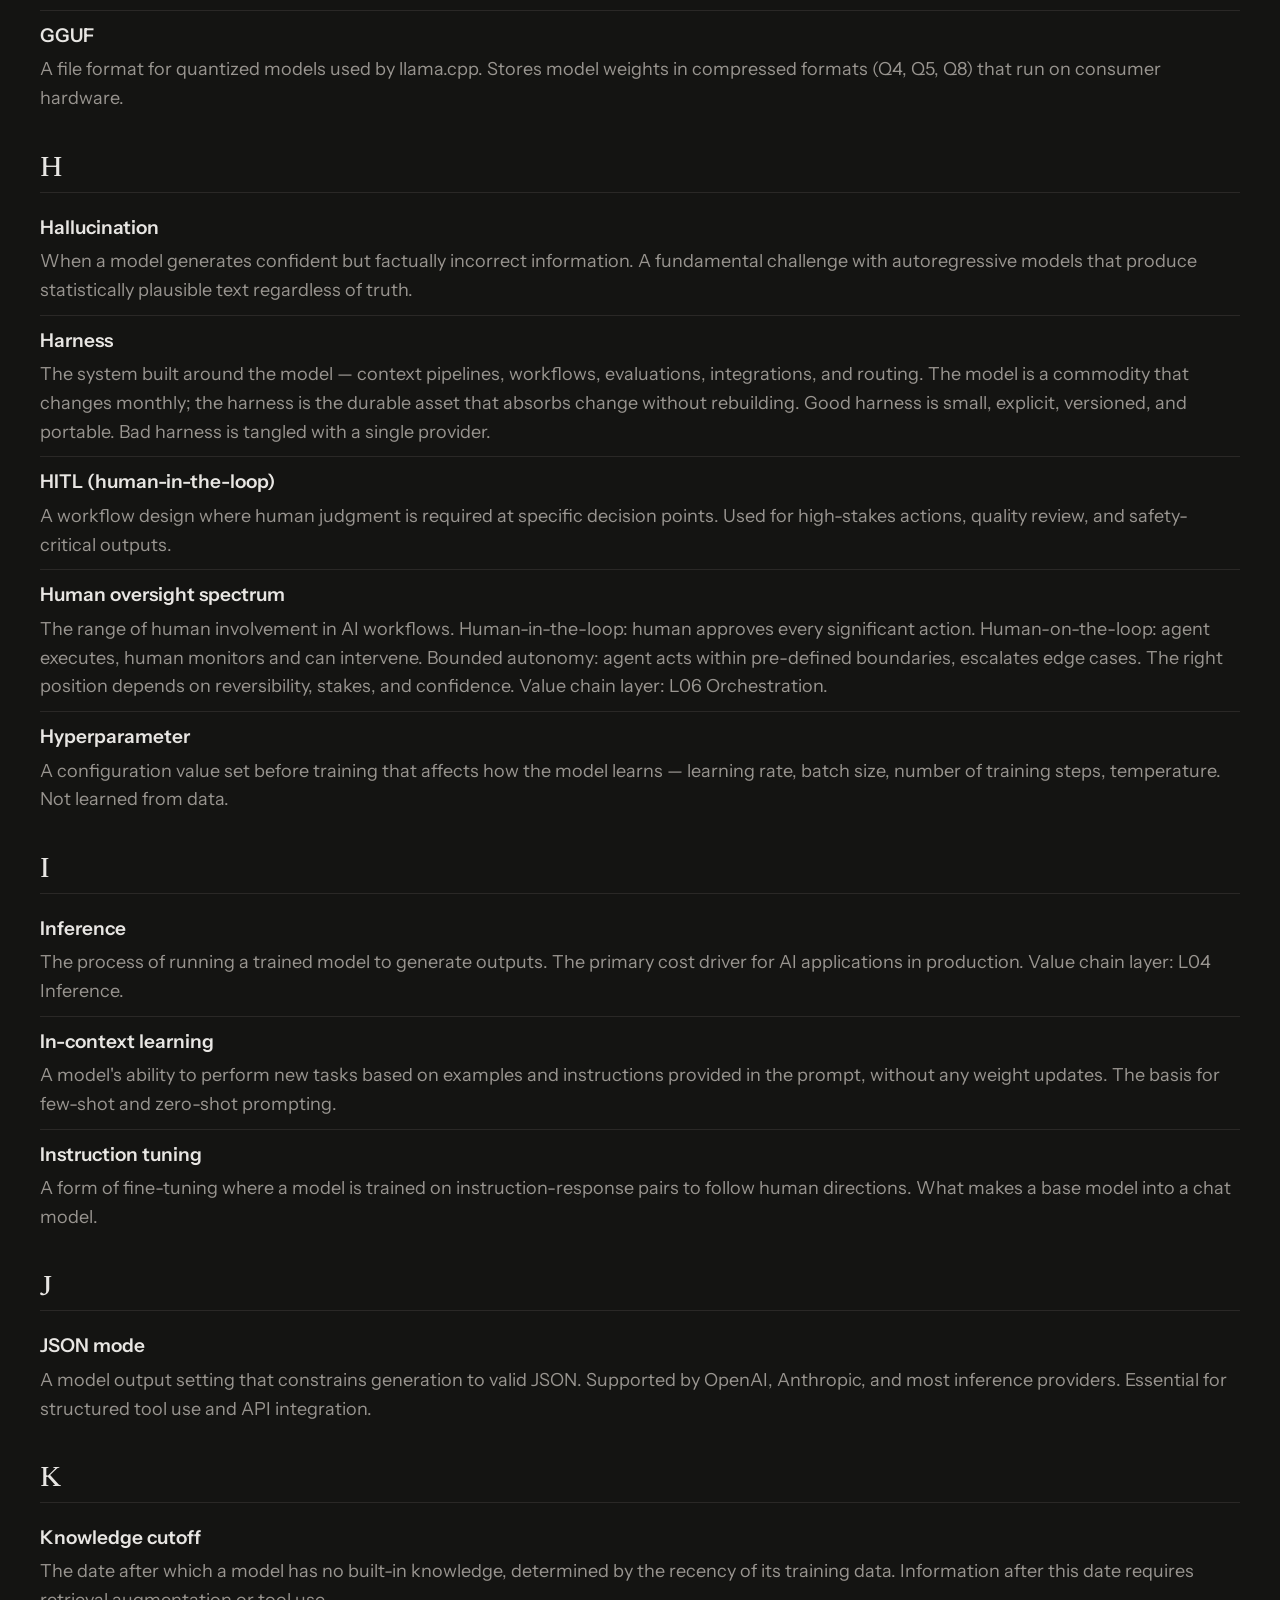
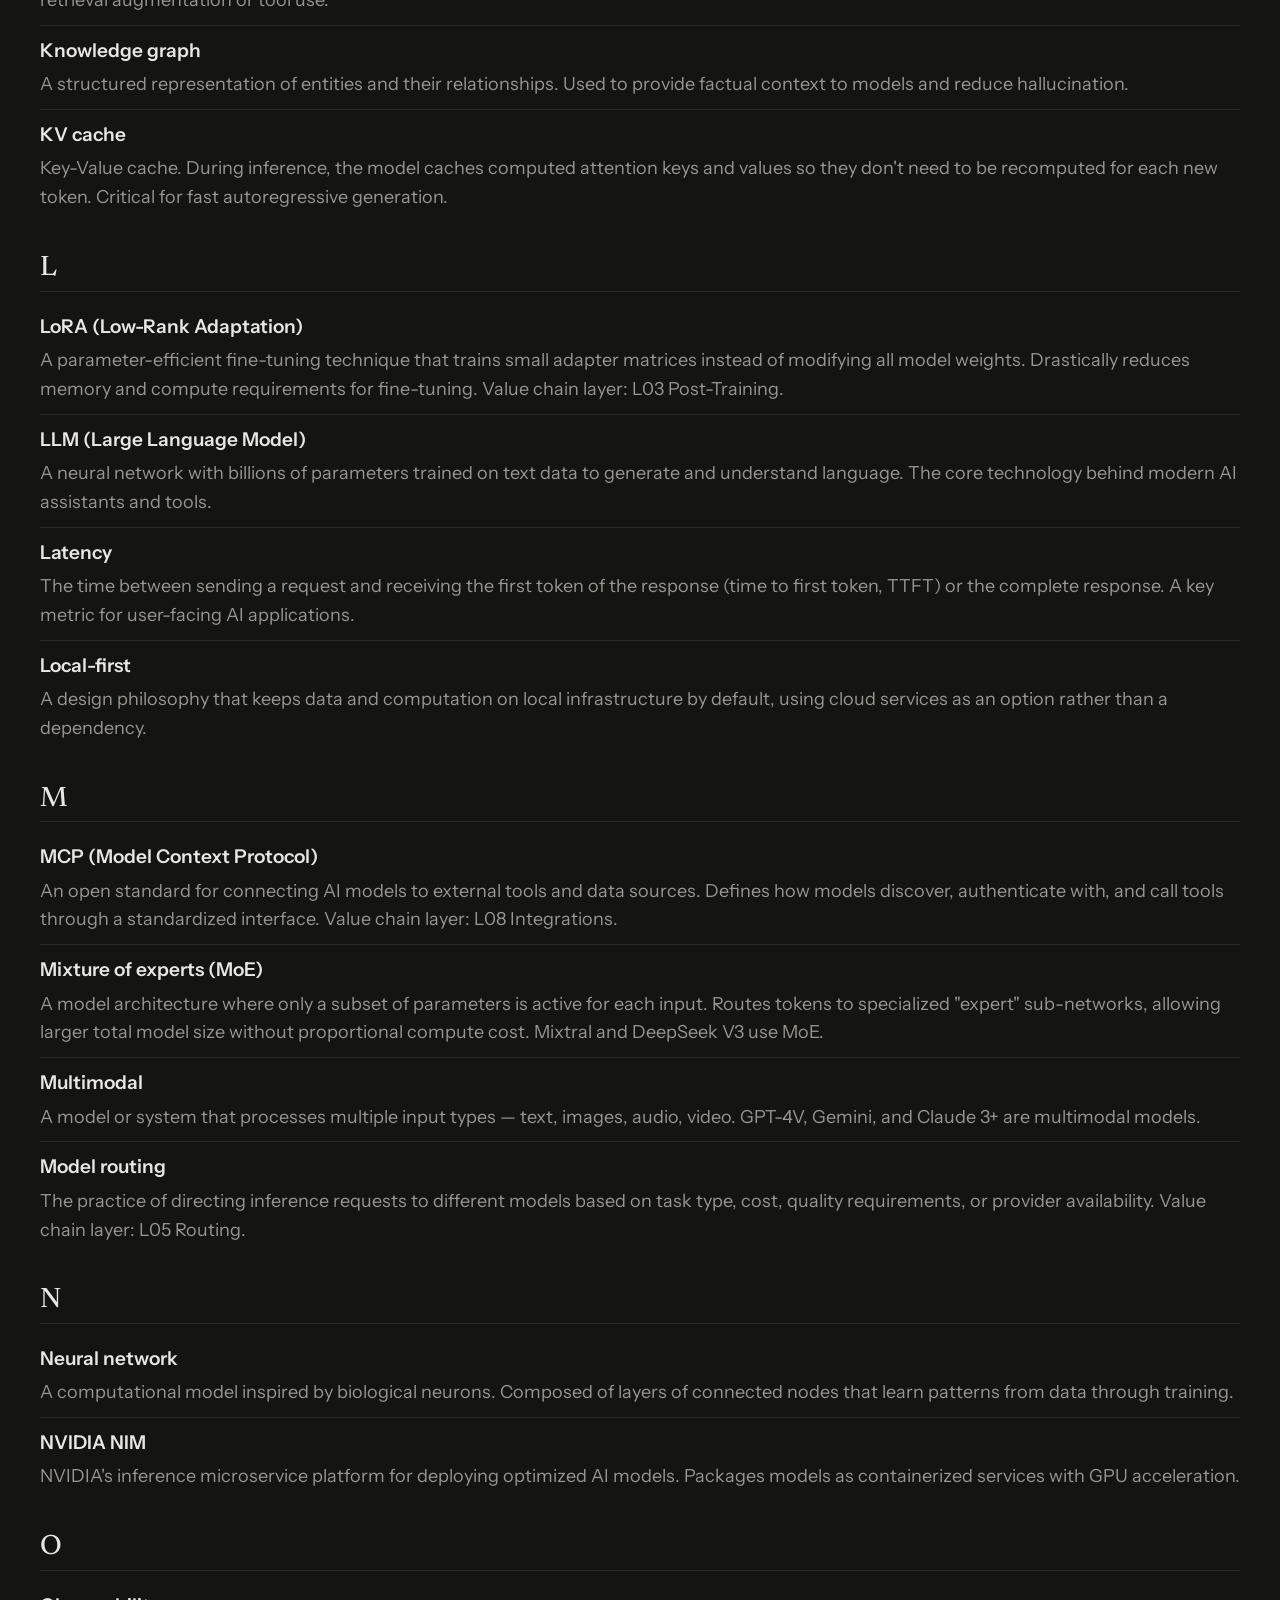
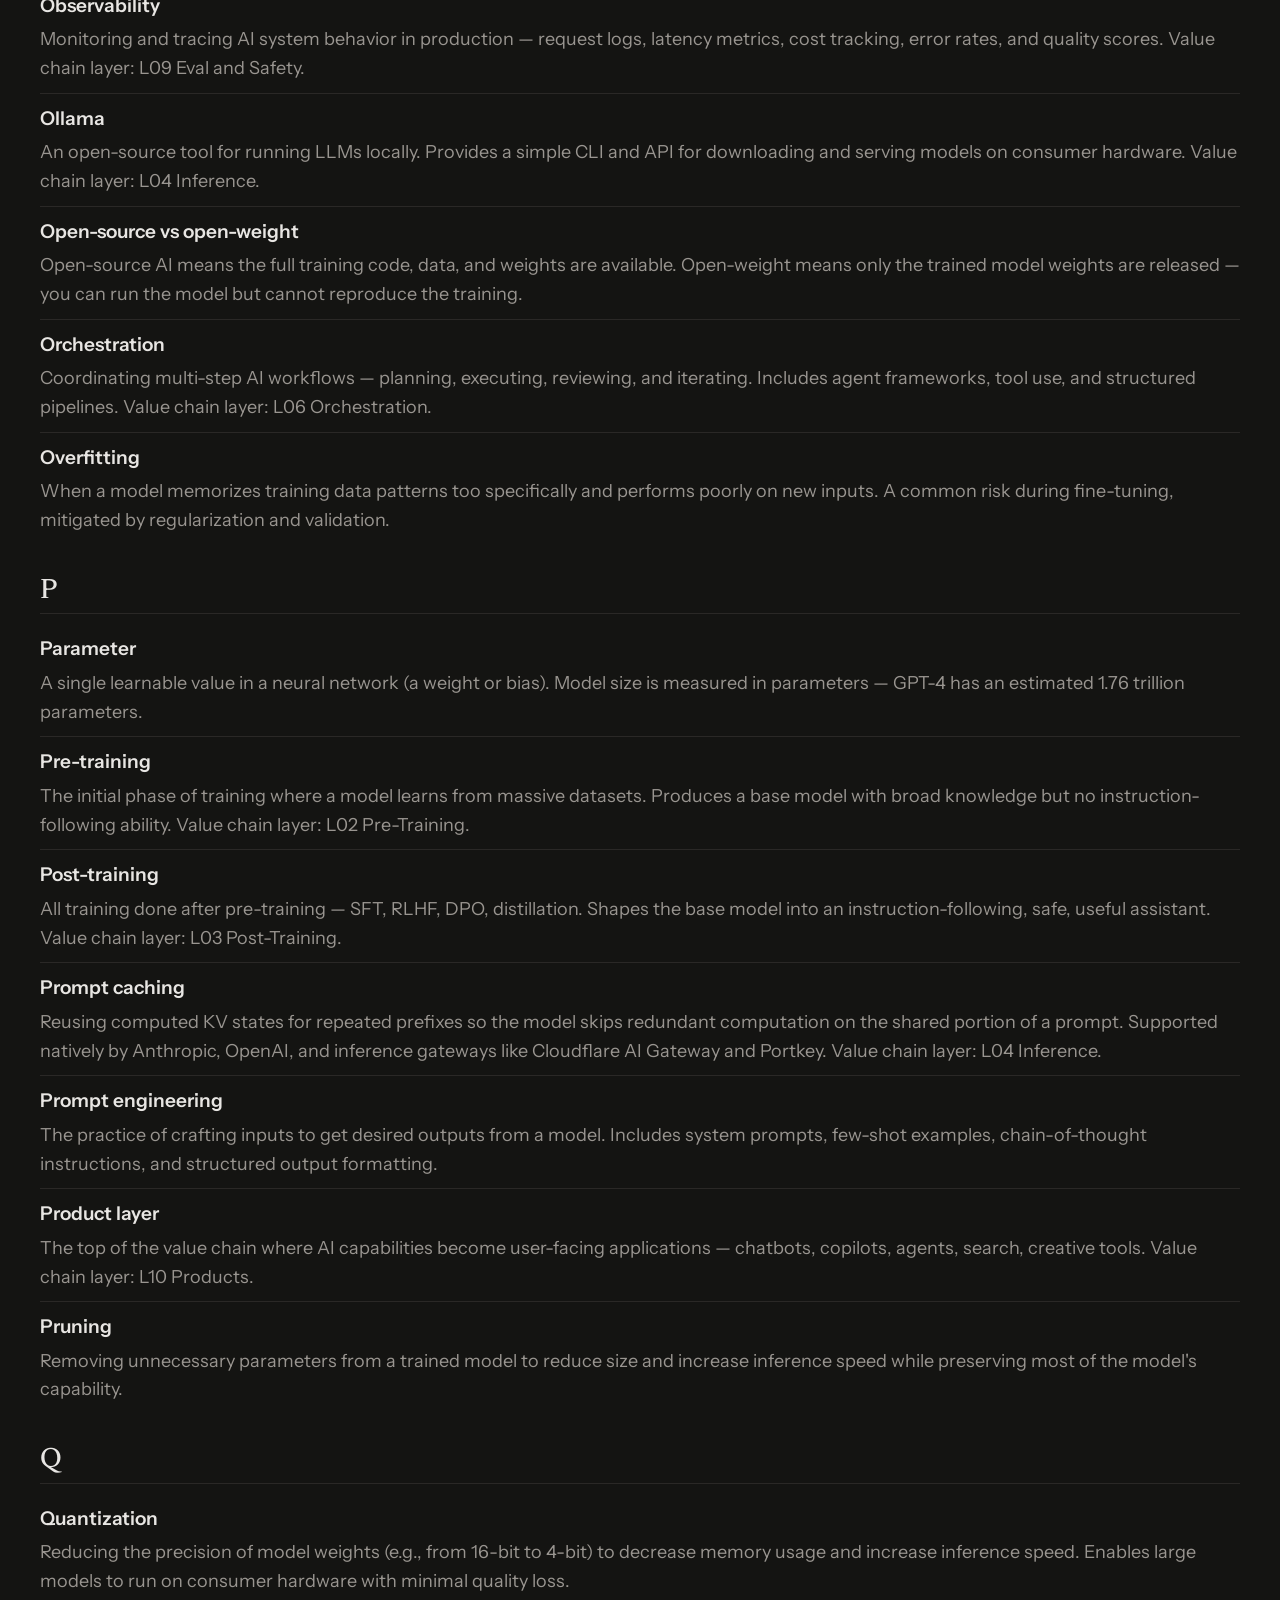
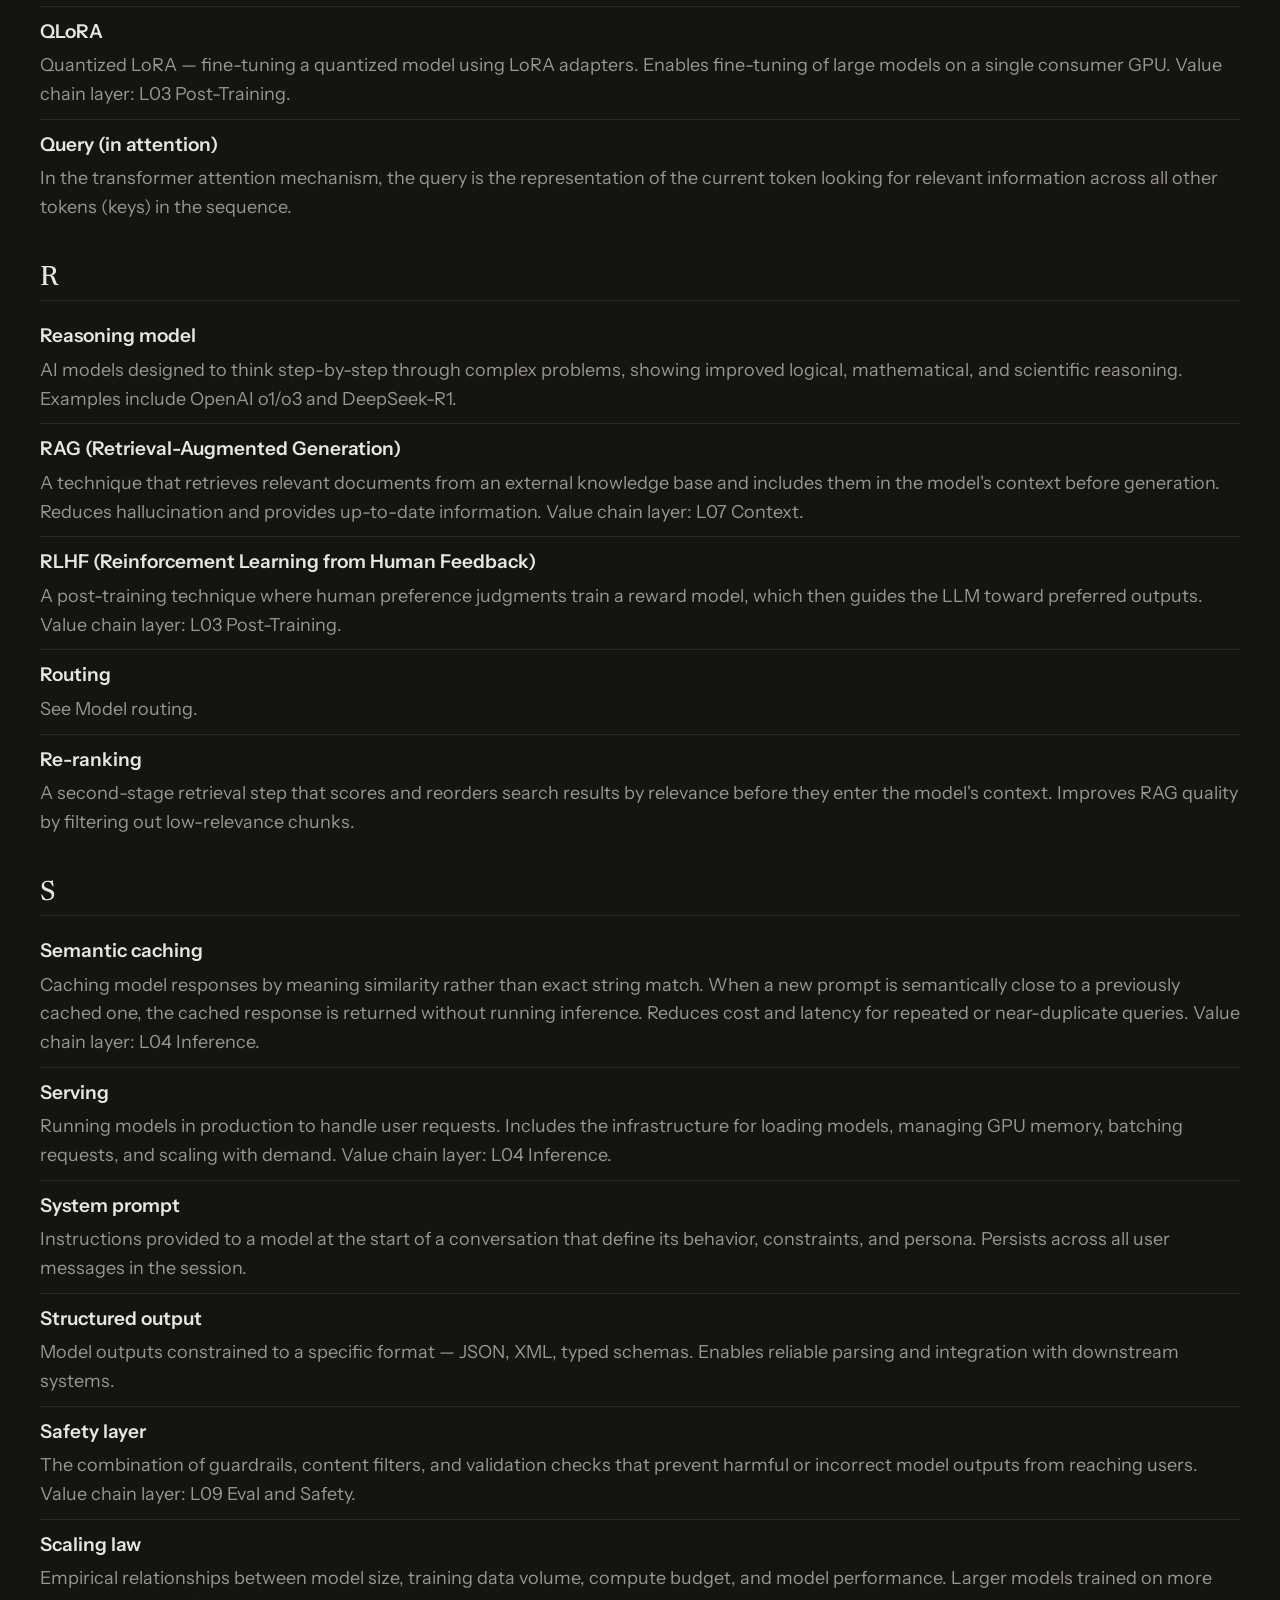
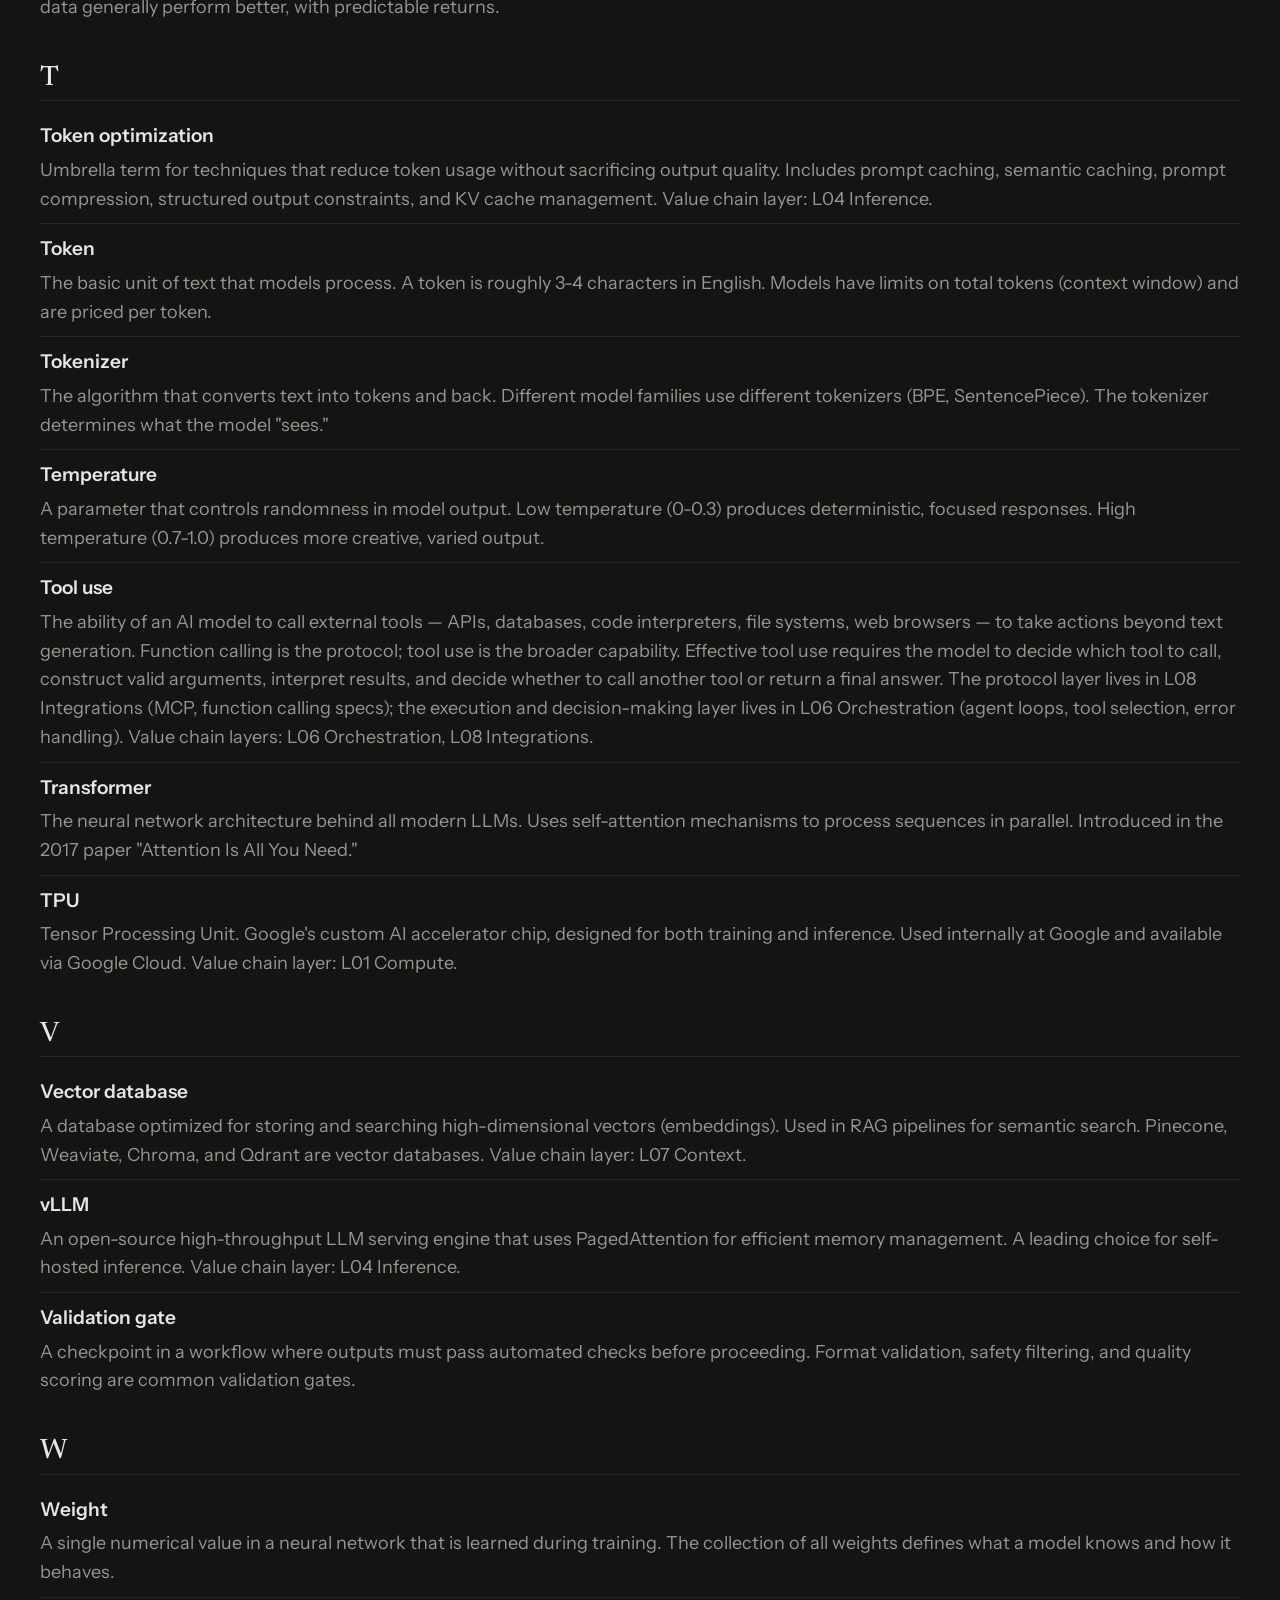
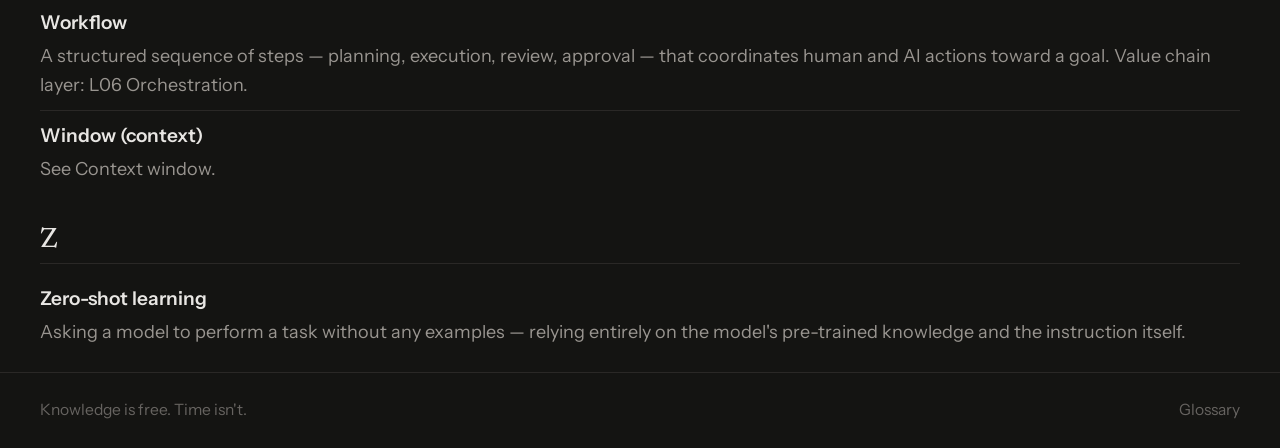
==== commit 3b3eb5d7: "Add formal verification subcategory, tools, and tool use to value chain - Add Formal Verification su" ====
--- a/glossary/index.html
+++ b/glossary/index.html
@@ -183,12 +183,16 @@
               <dd>Continuing the training of a pre-trained model on a specific dataset to adapt it for a particular task or domain. Value chain layer: L03 Post-Training.</dd>
             </div>
             <div class="glossary__entry">
+              <dt id="formal-verification">Formal verification</dt>
+              <dd>Using mathematical proof to guarantee that code or a system satisfies its specification. Unlike testing, which samples behavior, a formal proof covers all possible inputs. Theorem provers like Lean 4 and verification-aware languages like Dafny check proofs mechanically. LLMs are changing the economics by drafting proofs that proof checkers accept or reject. Value chain layer: L09 Eval and Safety.</dd>
+            </div>
+            <div class="glossary__entry">
               <dt id="foundation-model">Foundation model</dt>
               <dd>A large model trained on broad data that can be adapted to many downstream tasks. GPT-4, Claude, Llama, and Gemini are foundation models.</dd>
             </div>
             <div class="glossary__entry">
               <dt id="function-calling">Function calling</dt>
-              <dd>A model capability where the model outputs structured JSON to invoke external functions or tools, rather than generating free-form text. Also called tool use.</dd>
+              <dd>A model capability where the model outputs structured JSON to invoke external functions or tools, rather than generating free-form text. The protocol side of tool use — how models express intent to act. See also: <a href="#tool-use">Tool use</a>.</dd>
             </div>
           </dl>
 
@@ -472,7 +476,7 @@
             </div>
             <div class="glossary__entry">
               <dt id="tool-use">Tool use</dt>
-              <dd>See Function calling.</dd>
+              <dd>The ability of an AI model to call external tools — APIs, databases, code interpreters, file systems, web browsers — to take actions beyond text generation. Function calling is the protocol; tool use is the broader capability. Effective tool use requires the model to decide which tool to call, construct valid arguments, interpret results, and decide whether to call another tool or return a final answer. The protocol layer lives in L08 Integrations (MCP, function calling specs); the execution and decision-making layer lives in L06 Orchestration (agent loops, tool selection, error handling). Value chain layers: L06 Orchestration, L08 Integrations.</dd>
             </div>
             <div class="glossary__entry">
               <dt id="transformer">Transformer</dt>
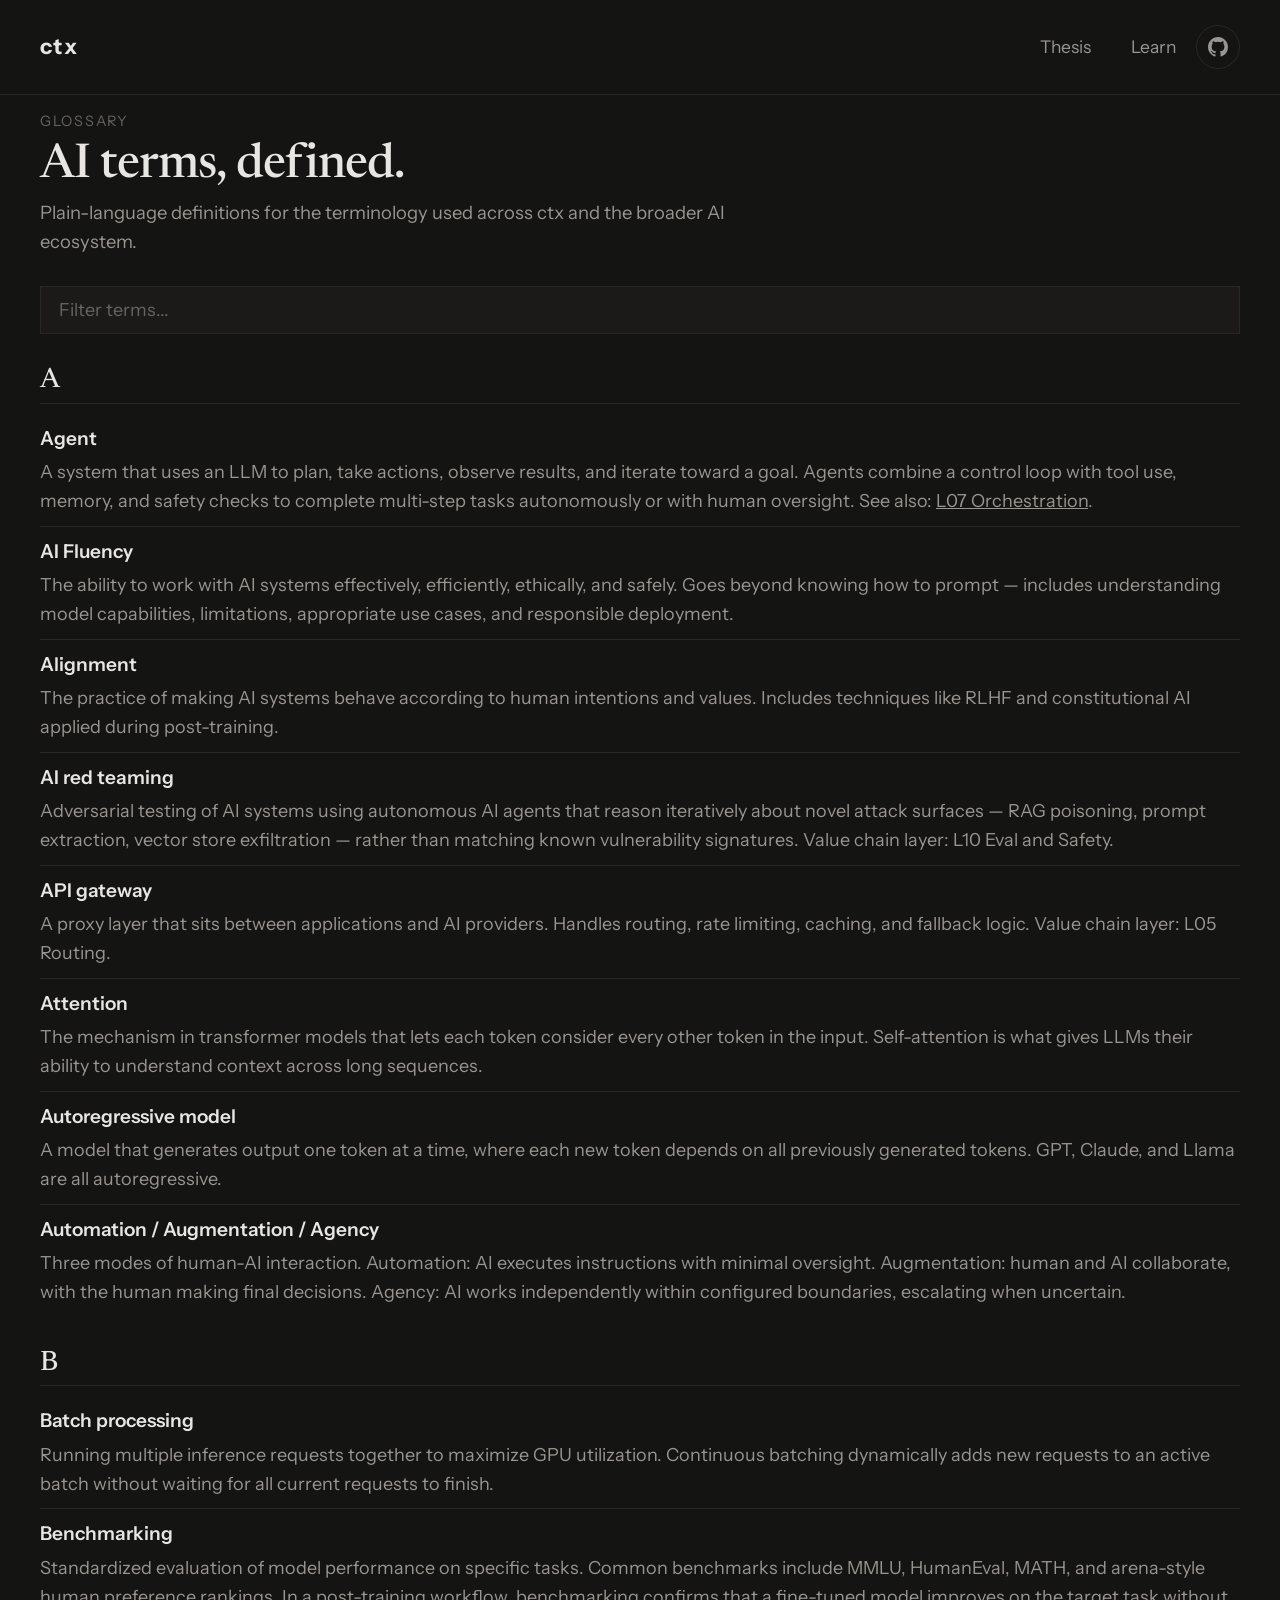
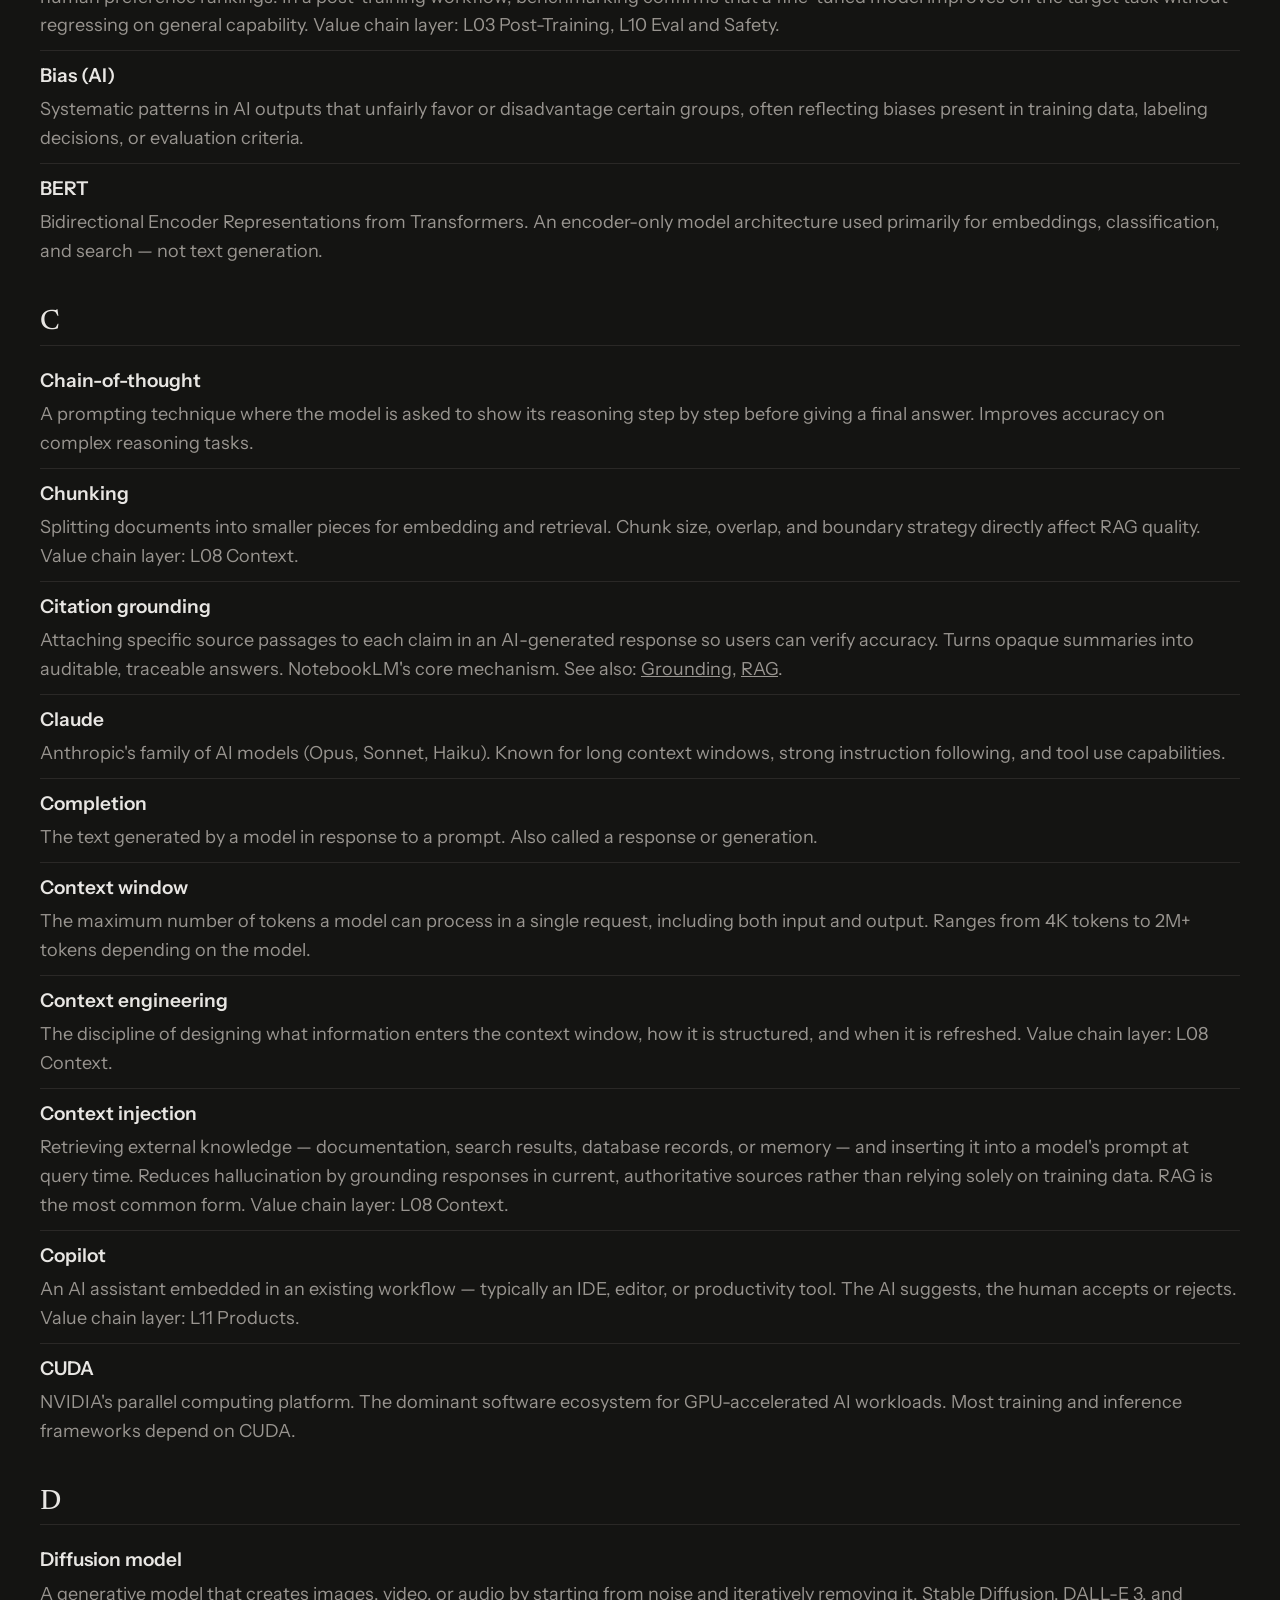
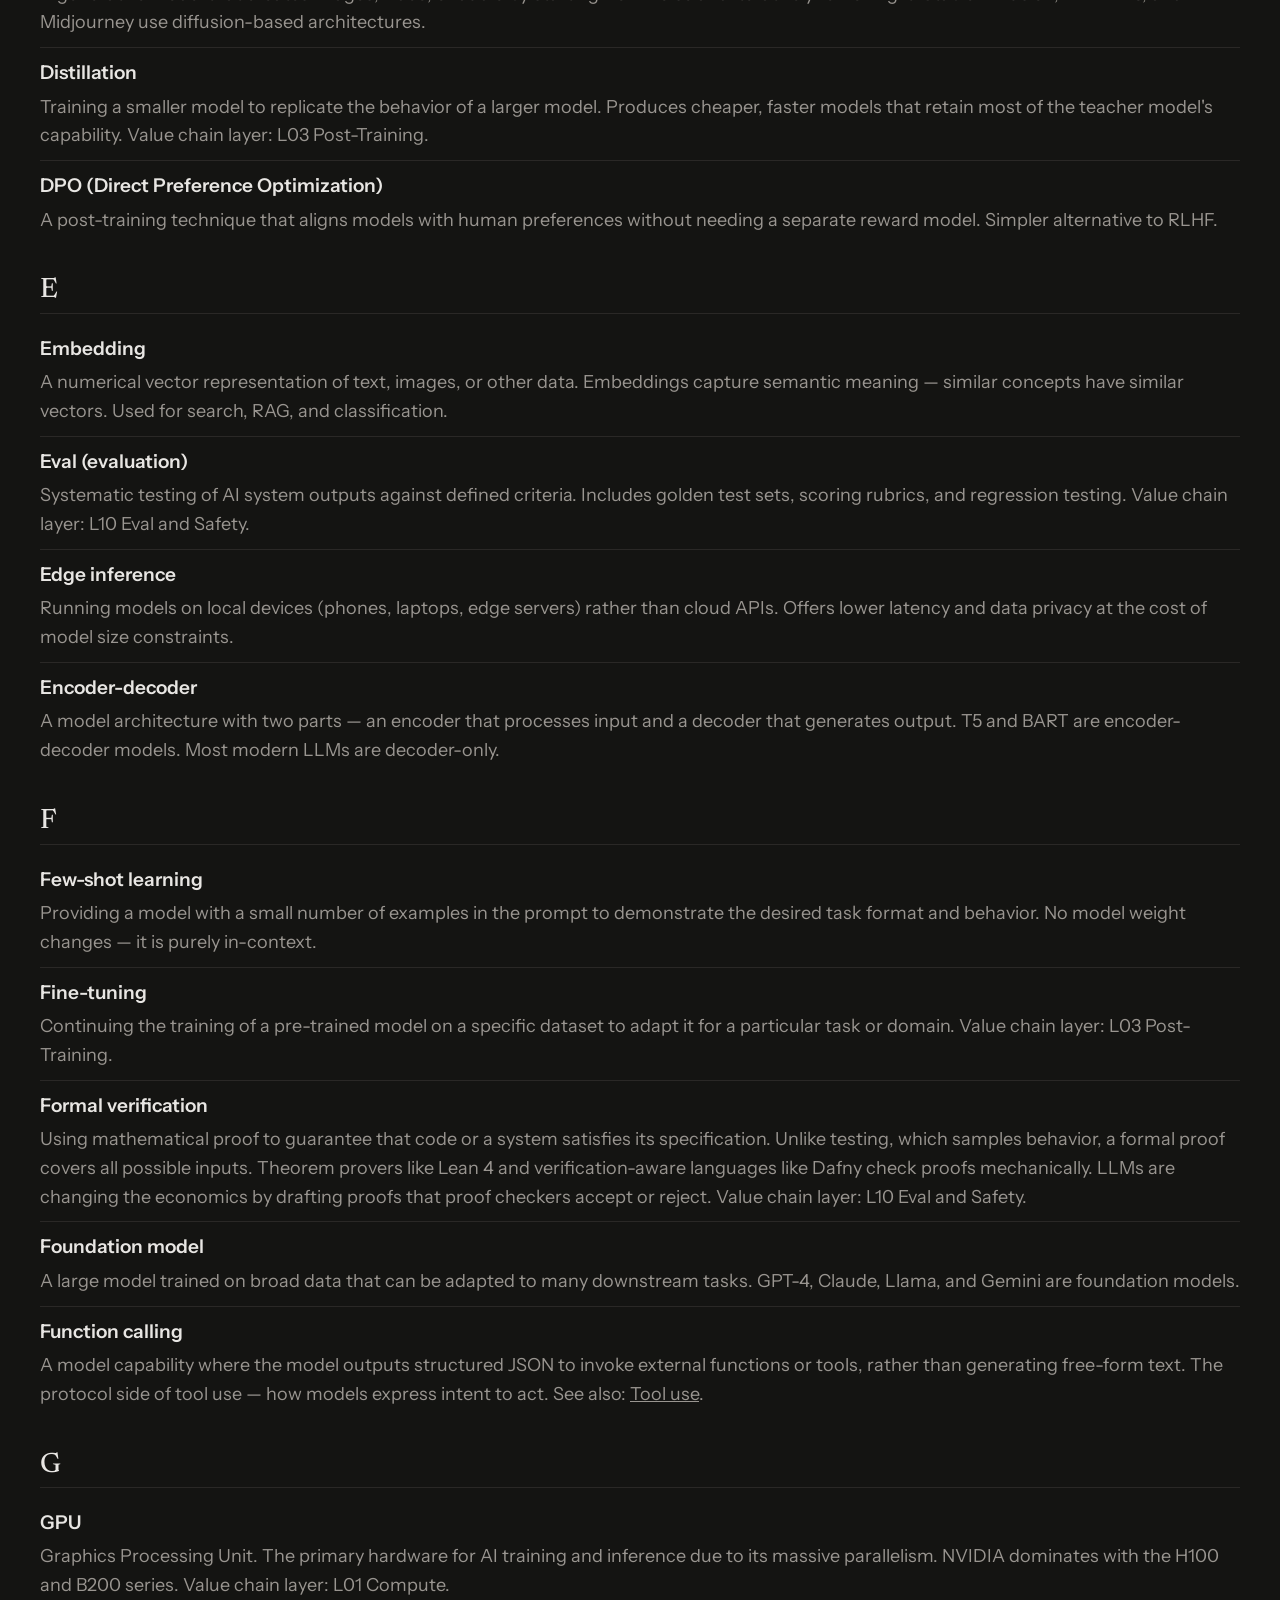
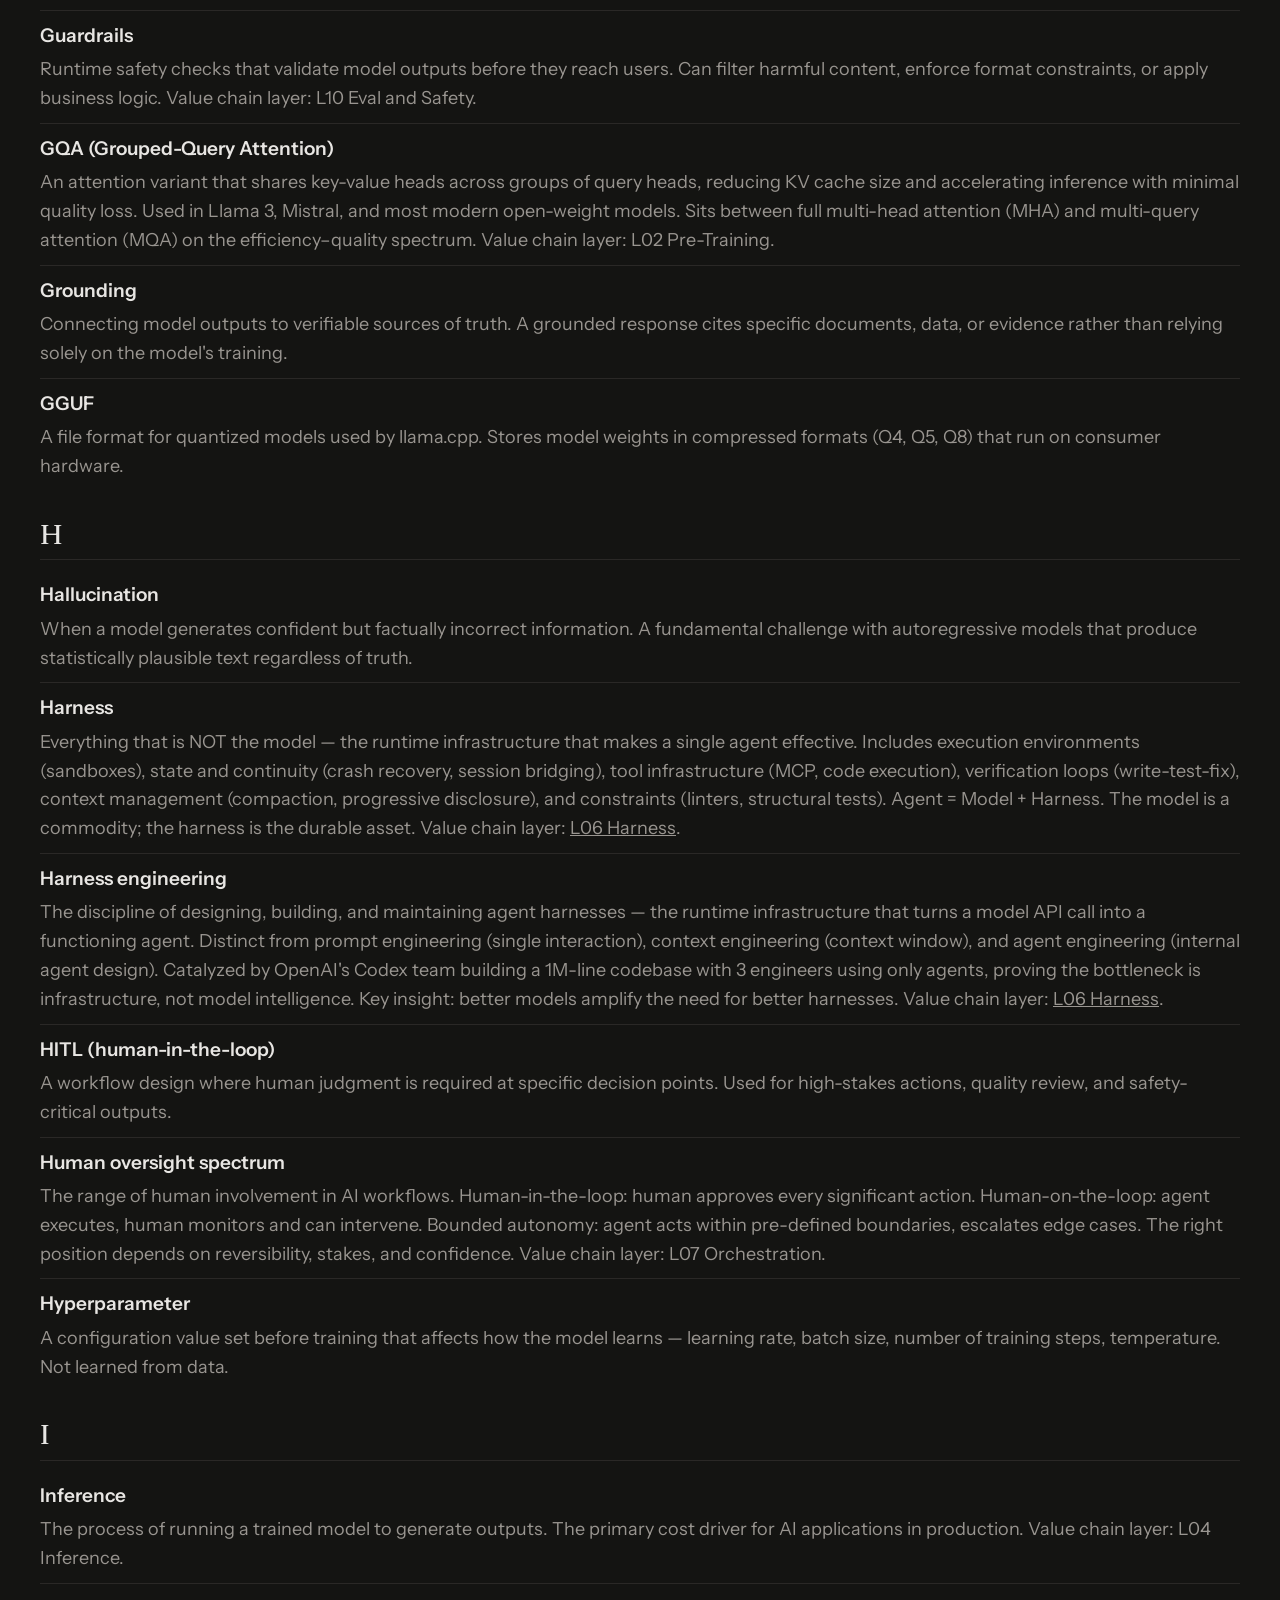
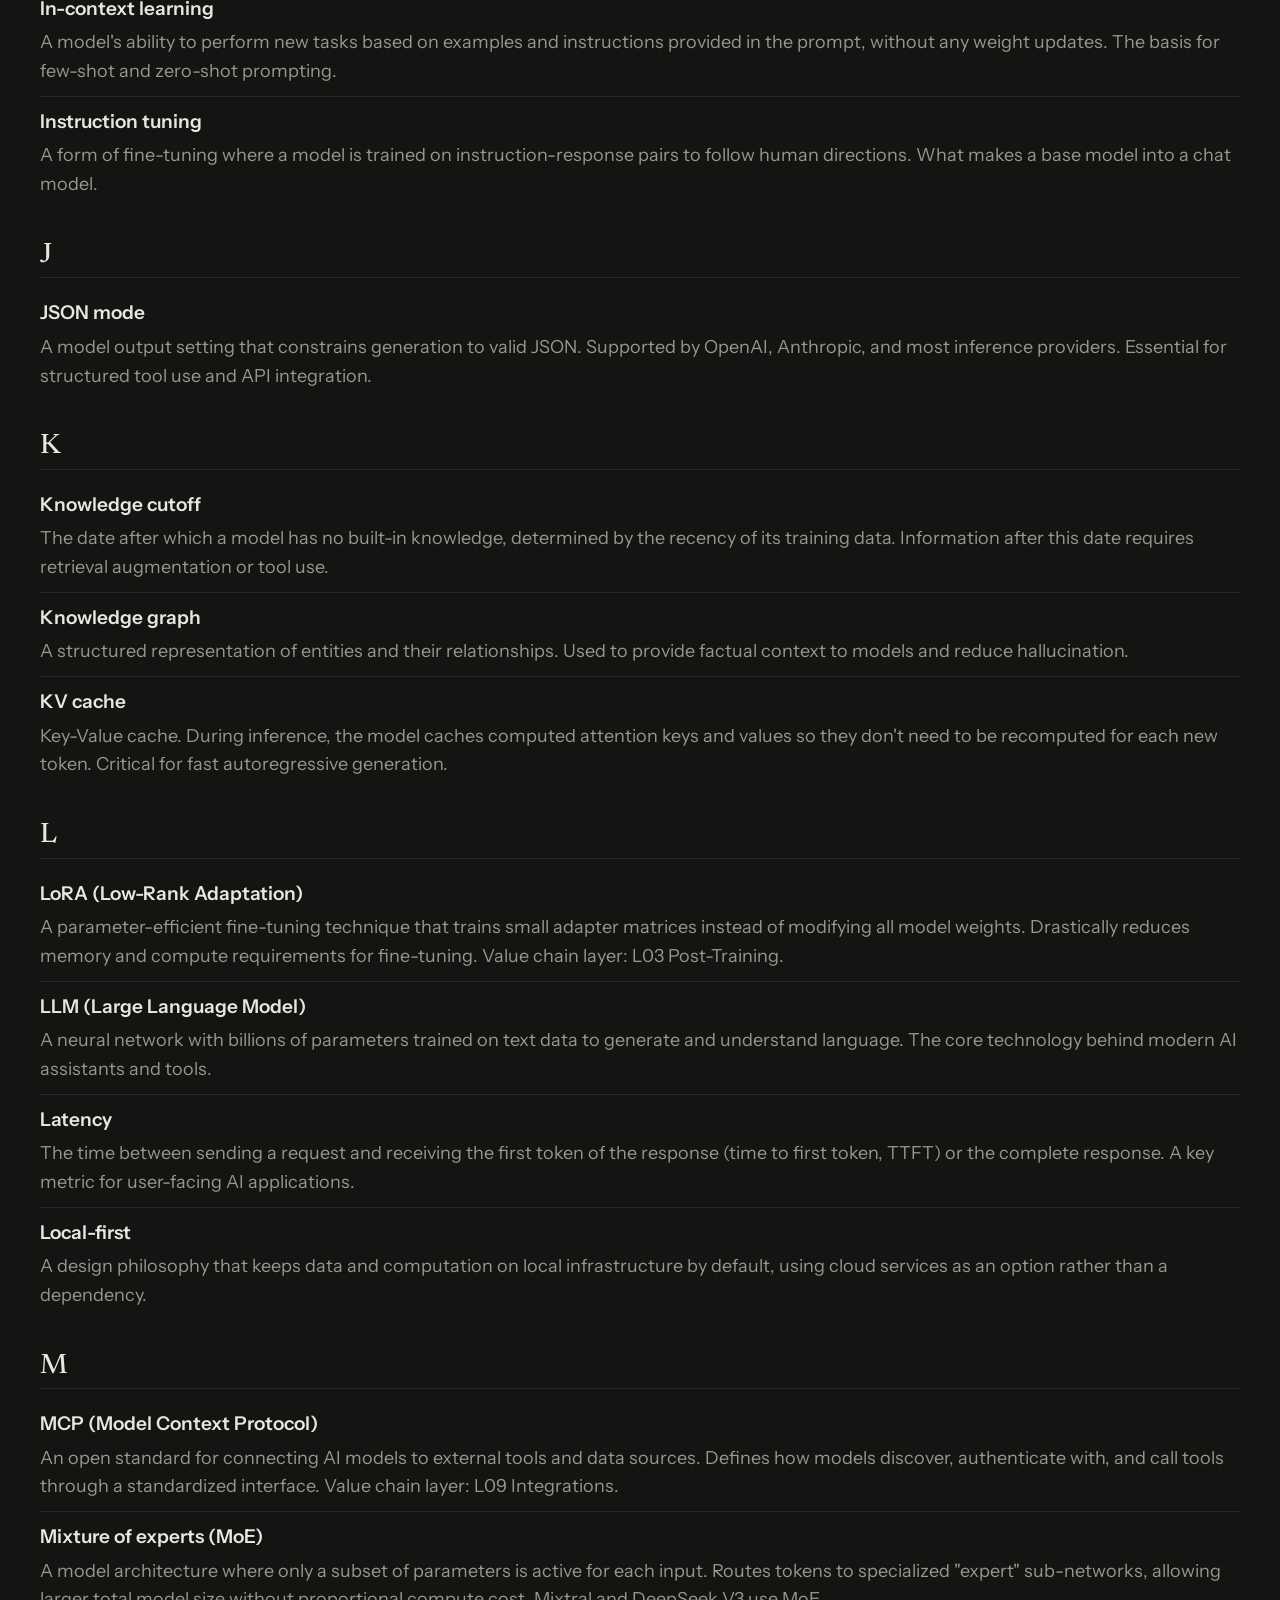
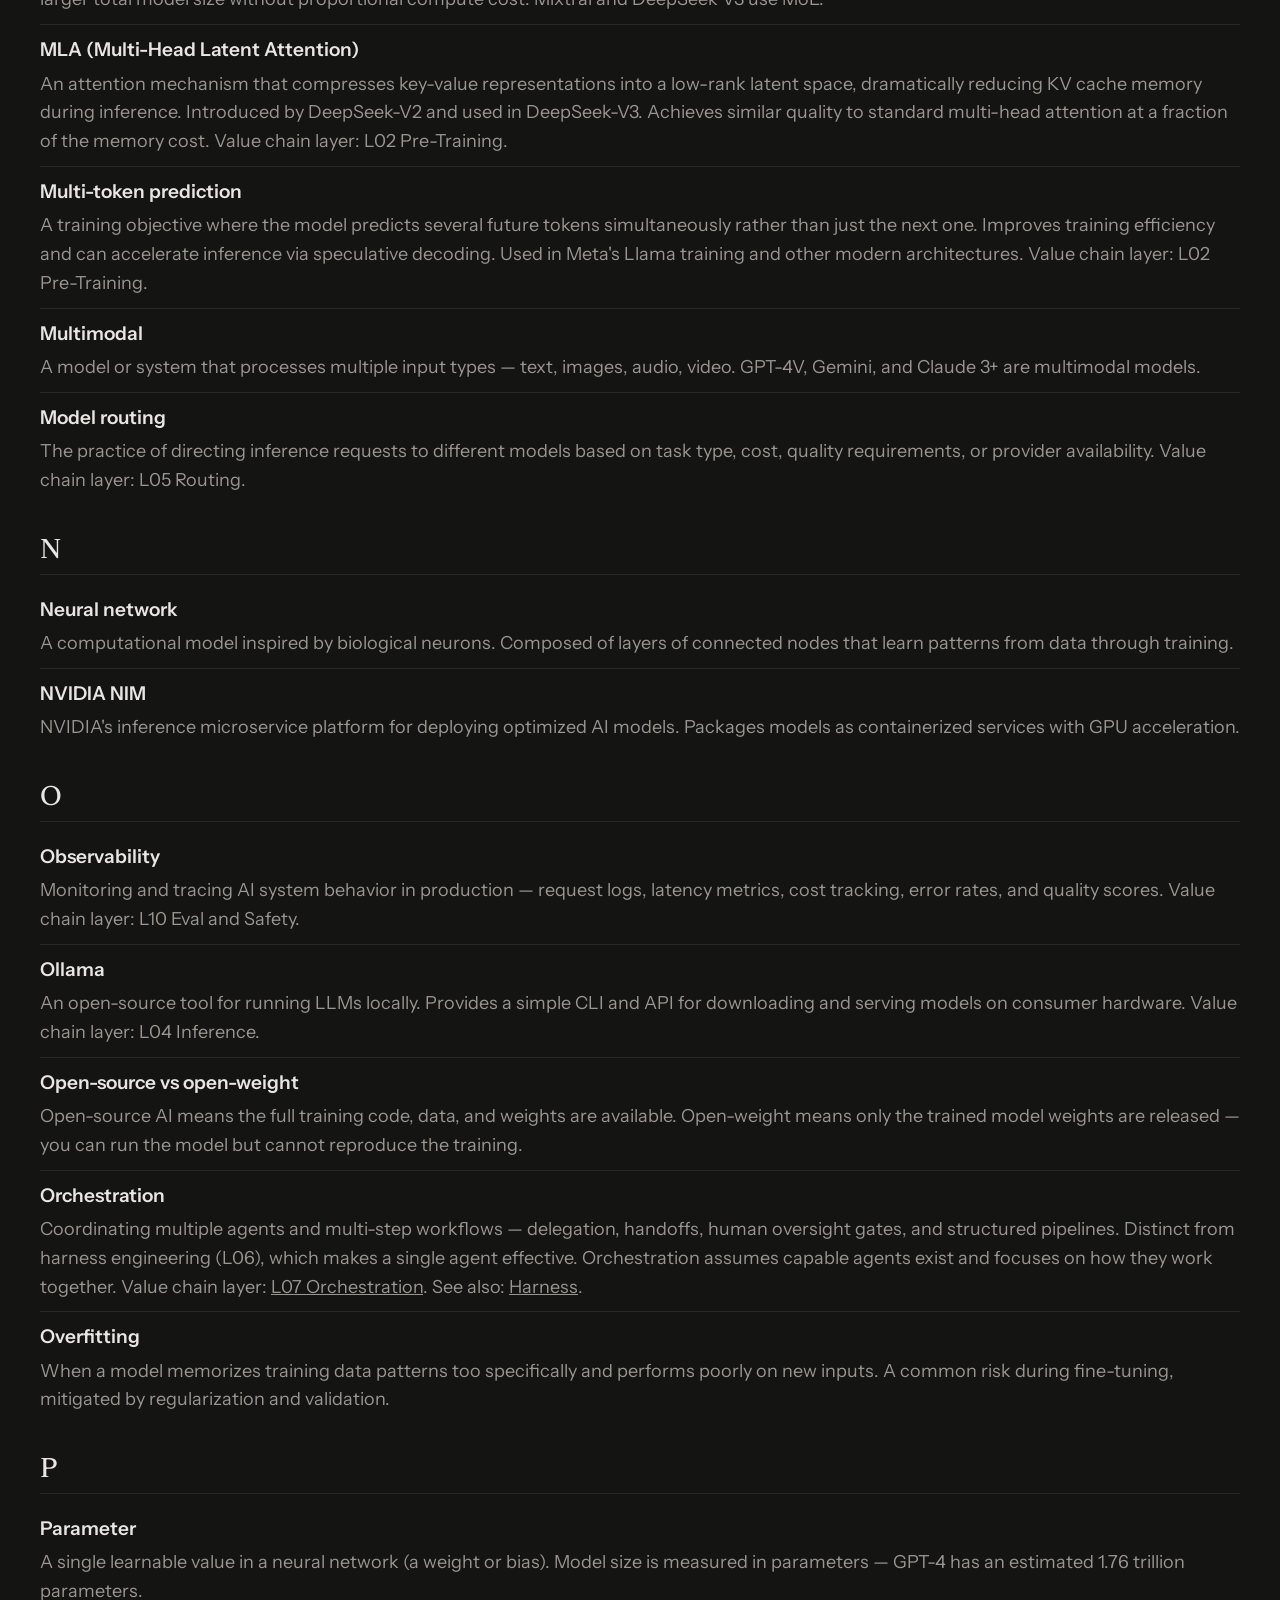
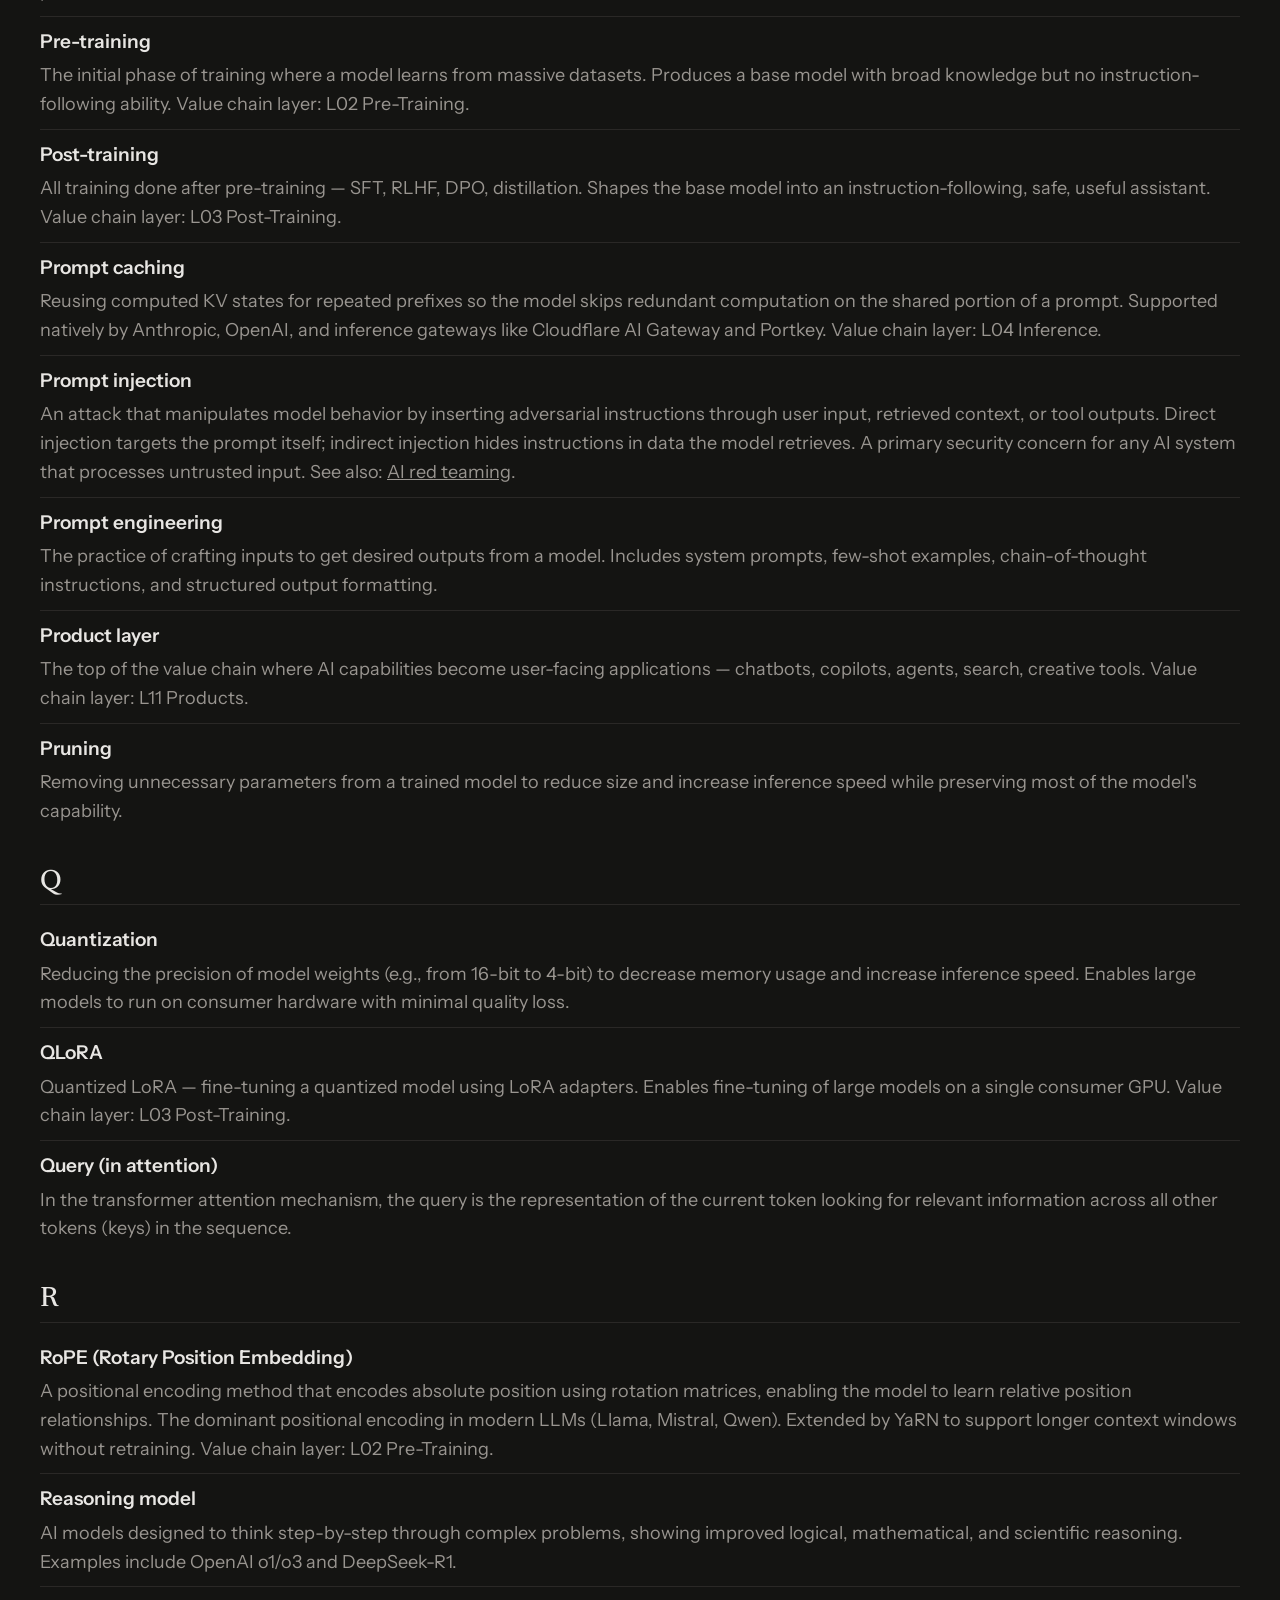
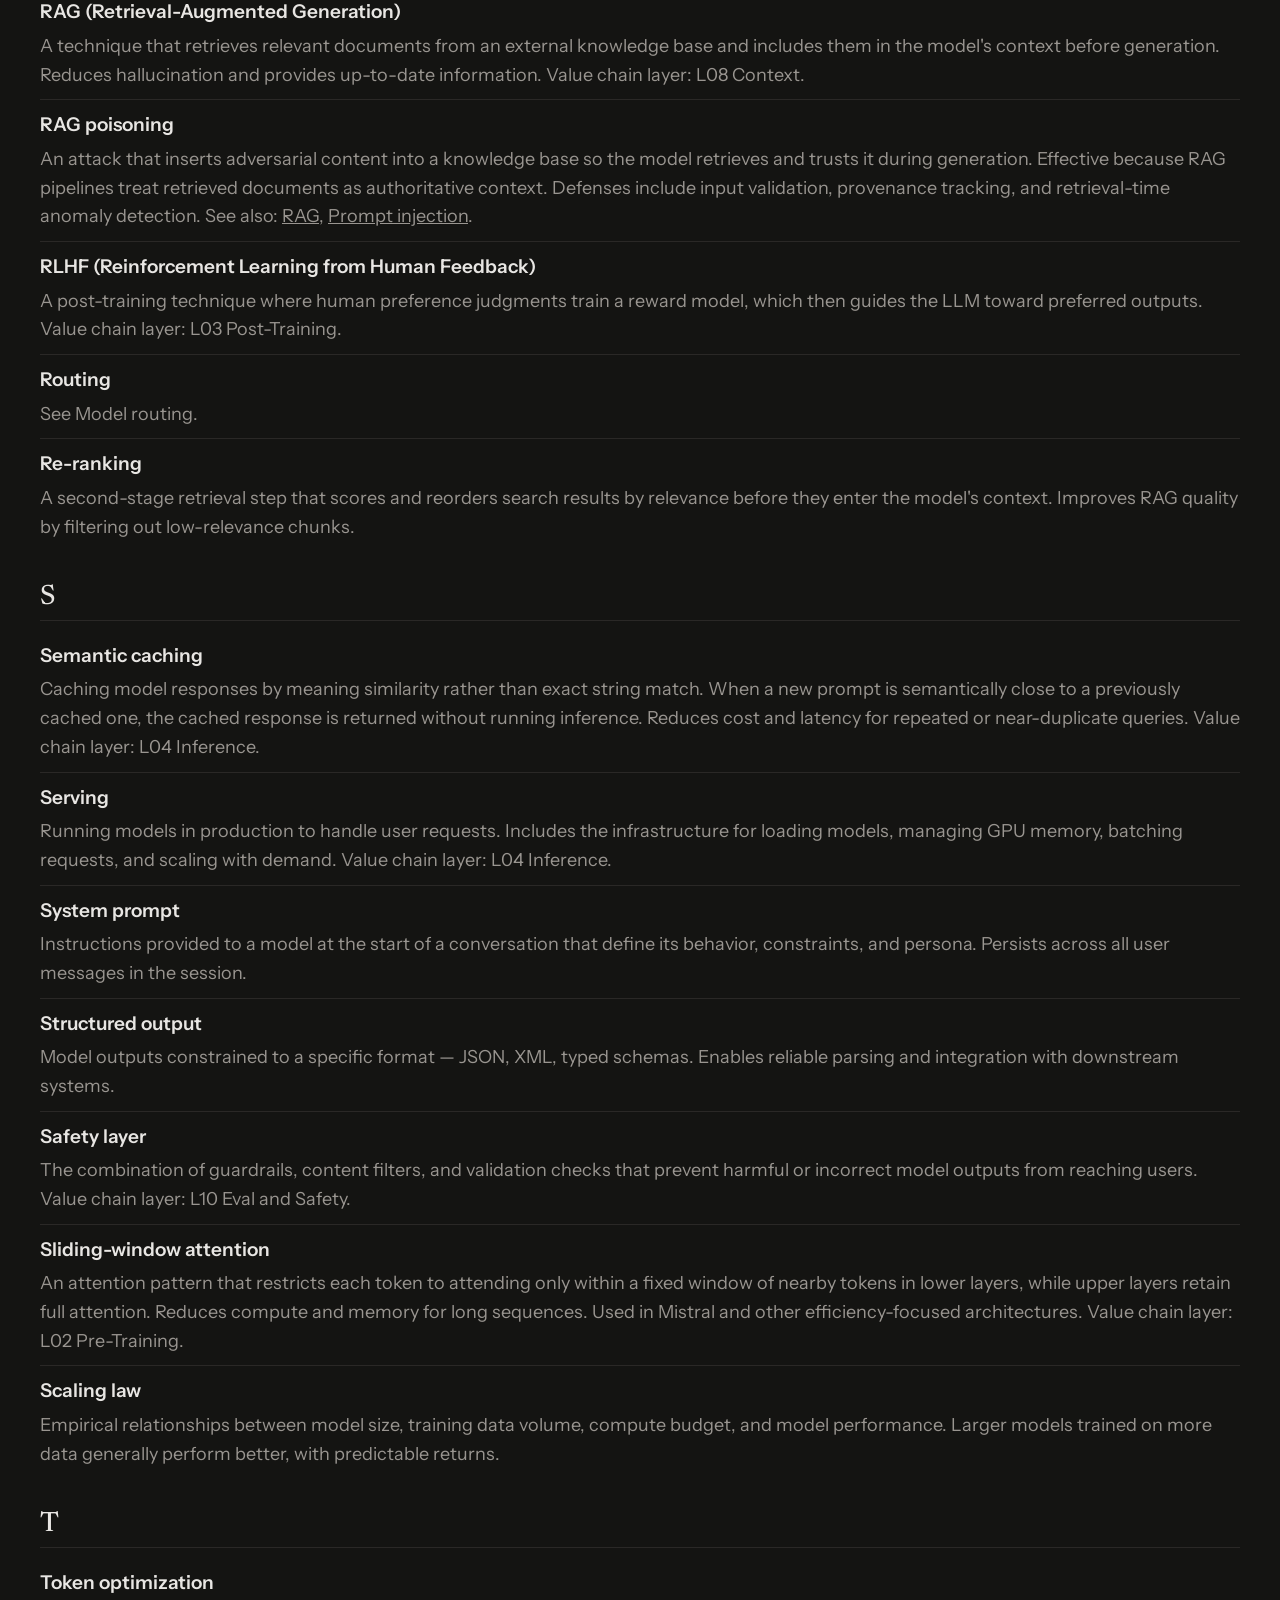
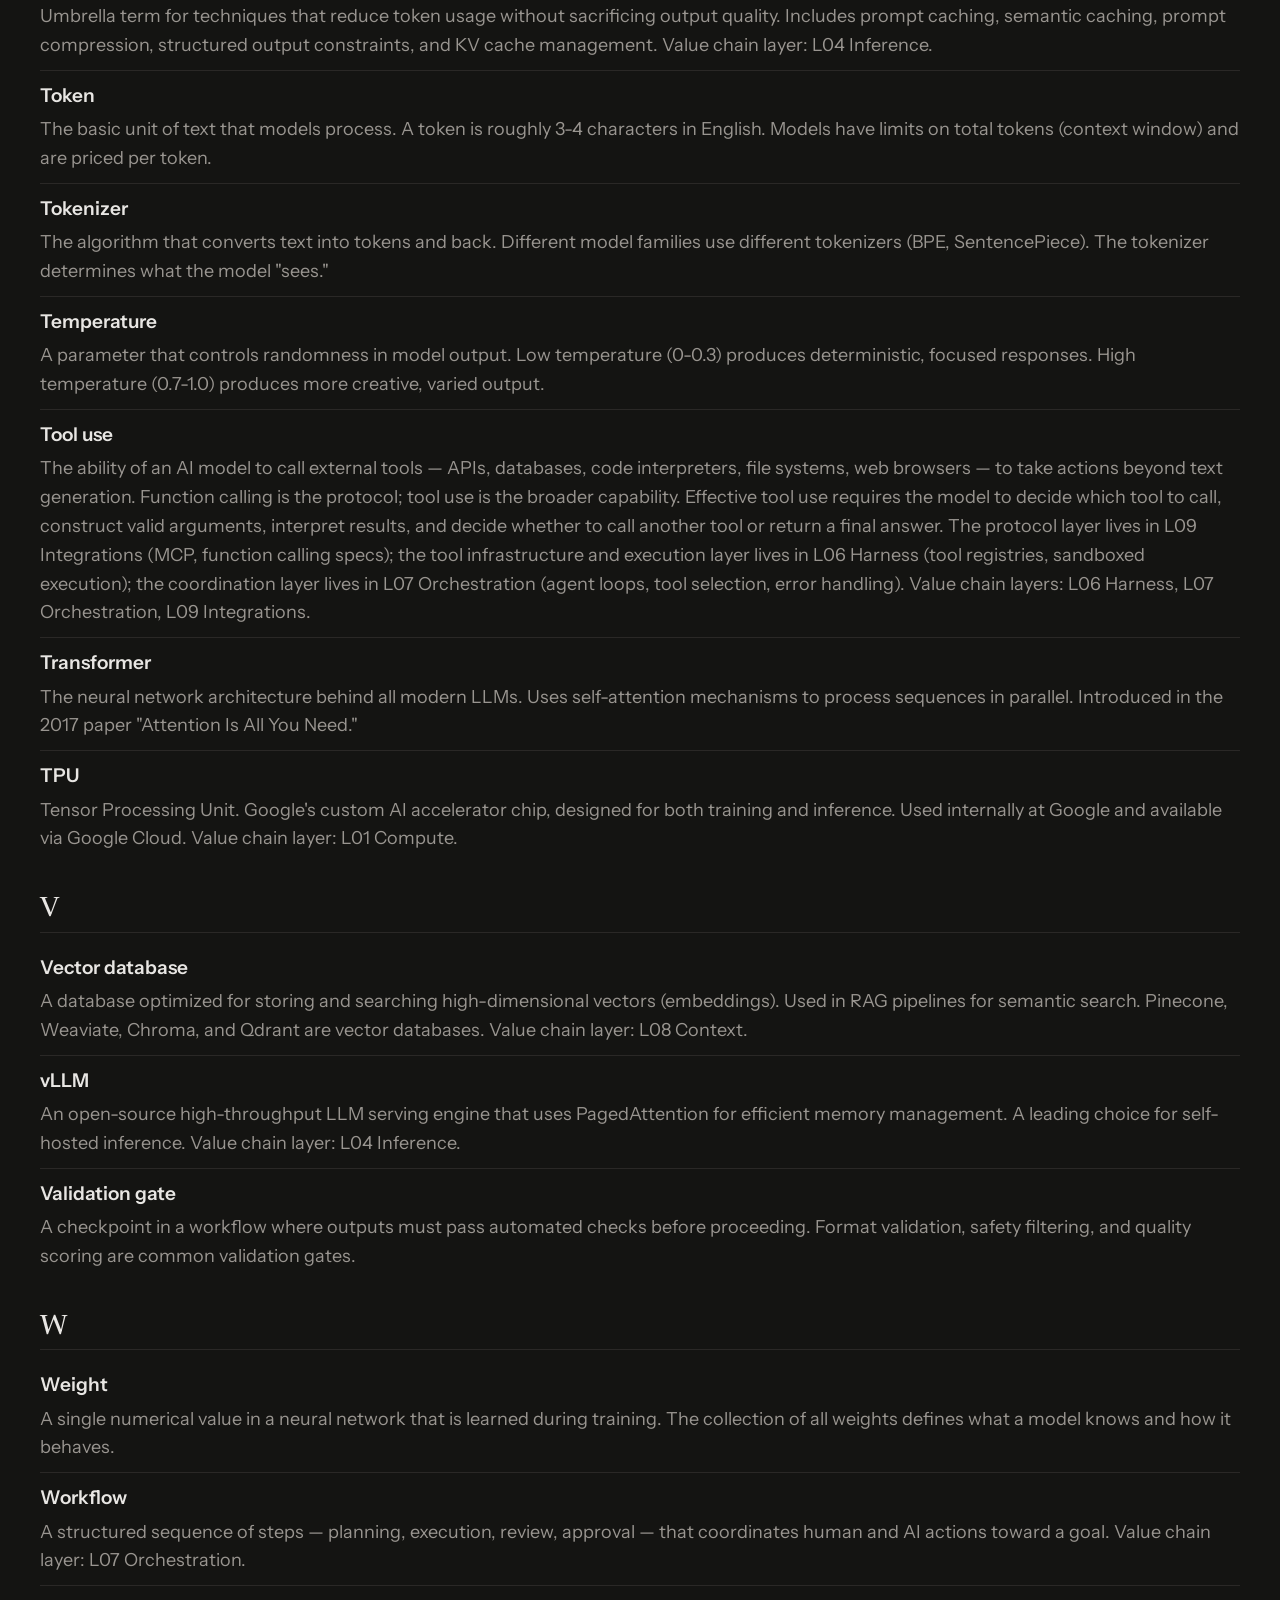
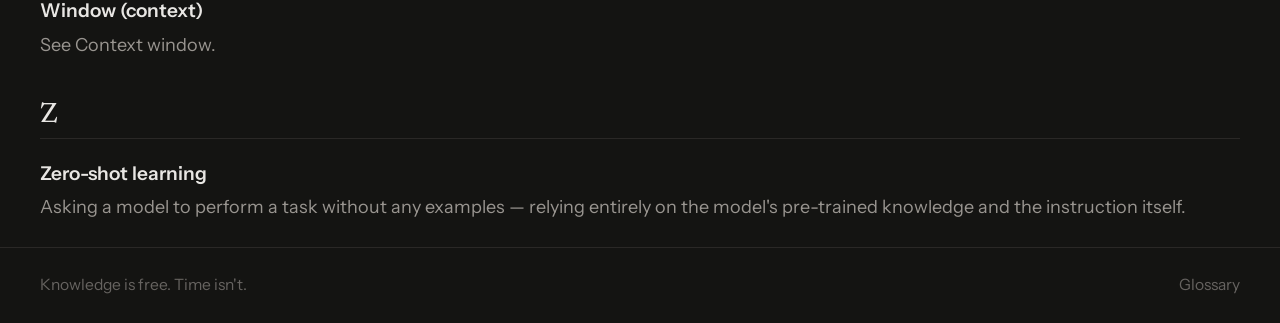
==== commit dafa68ca: "Add LLM architecture literacy, new tools, and glossary terms - Add LLM Architecture Gallery tool (Se" ====
--- a/glossary/index.html
+++ b/glossary/index.html
@@ -48,7 +48,7 @@
           <dl class="glossary__list">
             <div class="glossary__entry">
               <dt id="agent">Agent</dt>
-              <dd>A system that uses an LLM to plan, take actions, observe results, and iterate toward a goal. Agents combine a control loop with tool use, memory, and safety checks to complete multi-step tasks autonomously or with human oversight. See also: <a href="/#vc-orchestration">L06 Orchestration</a>.</dd>
+              <dd>A system that uses an LLM to plan, take actions, observe results, and iterate toward a goal. Agents combine a control loop with tool use, memory, and safety checks to complete multi-step tasks autonomously or with human oversight. See also: <a href="/#vc-orchestration">L07 Orchestration</a>.</dd>
             </div>
             <div class="glossary__entry">
               <dt id="ai-fluency">AI Fluency</dt>
@@ -59,6 +59,10 @@
               <dd>The practice of making AI systems behave according to human intentions and values. Includes techniques like RLHF and constitutional AI applied during post-training.</dd>
             </div>
             <div class="glossary__entry">
+              <dt id="ai-red-teaming">AI red teaming</dt>
+              <dd>Adversarial testing of AI systems using autonomous AI agents that reason iteratively about novel attack surfaces — RAG poisoning, prompt extraction, vector store exfiltration — rather than matching known vulnerability signatures. Value chain layer: L10 Eval and Safety.</dd>
+            </div>
+            <div class="glossary__entry">
               <dt id="api-gateway">API gateway</dt>
               <dd>A proxy layer that sits between applications and AI providers. Handles routing, rate limiting, caching, and fallback logic. Value chain layer: L05 Routing.</dd>
             </div>
@@ -84,7 +88,7 @@
             </div>
             <div class="glossary__entry">
               <dt id="benchmarking">Benchmarking</dt>
-              <dd>Standardized evaluation of model performance on specific tasks. Common benchmarks include MMLU, HumanEval, MATH, and arena-style human preference rankings. In a post-training workflow, benchmarking confirms that a fine-tuned model improves on the target task without regressing on general capability. Value chain layer: L03 Post-Training, L09 Eval and Safety.</dd>
+              <dd>Standardized evaluation of model performance on specific tasks. Common benchmarks include MMLU, HumanEval, MATH, and arena-style human preference rankings. In a post-training workflow, benchmarking confirms that a fine-tuned model improves on the target task without regressing on general capability. Value chain layer: L03 Post-Training, L10 Eval and Safety.</dd>
             </div>
             <div class="glossary__entry">
               <dt id="bias-ai">Bias (AI)</dt>
@@ -104,7 +108,11 @@
             </div>
             <div class="glossary__entry">
               <dt id="chunking">Chunking</dt>
-              <dd>Splitting documents into smaller pieces for embedding and retrieval. Chunk size, overlap, and boundary strategy directly affect RAG quality. Value chain layer: L07 Context.</dd>
+              <dd>Splitting documents into smaller pieces for embedding and retrieval. Chunk size, overlap, and boundary strategy directly affect RAG quality. Value chain layer: L08 Context.</dd>
+            </div>
+            <div class="glossary__entry">
+              <dt id="citation-grounding">Citation grounding</dt>
+              <dd>Attaching specific source passages to each claim in an AI-generated response so users can verify accuracy. Turns opaque summaries into auditable, traceable answers. NotebookLM's core mechanism. See also: <a href="#grounding">Grounding</a>, <a href="#rag">RAG</a>.</dd>
             </div>
             <div class="glossary__entry">
               <dt id="claude">Claude</dt>
@@ -120,15 +128,15 @@
             </div>
             <div class="glossary__entry">
               <dt id="context-engineering">Context engineering</dt>
-              <dd>The discipline of designing what information enters the context window, how it is structured, and when it is refreshed. Value chain layer: L07 Context.</dd>
+              <dd>The discipline of designing what information enters the context window, how it is structured, and when it is refreshed. Value chain layer: L08 Context.</dd>
             </div>
             <div class="glossary__entry">
               <dt id="context-injection">Context injection</dt>
-              <dd>Retrieving external knowledge — documentation, search results, database records, or memory — and inserting it into a model's prompt at query time. Reduces hallucination by grounding responses in current, authoritative sources rather than relying solely on training data. RAG is the most common form. Value chain layer: L07 Context.</dd>
+              <dd>Retrieving external knowledge — documentation, search results, database records, or memory — and inserting it into a model's prompt at query time. Reduces hallucination by grounding responses in current, authoritative sources rather than relying solely on training data. RAG is the most common form. Value chain layer: L08 Context.</dd>
             </div>
             <div class="glossary__entry">
               <dt id="copilot">Copilot</dt>
-              <dd>An AI assistant embedded in an existing workflow — typically an IDE, editor, or productivity tool. The AI suggests, the human accepts or rejects. Value chain layer: L10 Products.</dd>
+              <dd>An AI assistant embedded in an existing workflow — typically an IDE, editor, or productivity tool. The AI suggests, the human accepts or rejects. Value chain layer: L11 Products.</dd>
             </div>
             <div class="glossary__entry">
               <dt id="cuda">CUDA</dt>
@@ -160,7 +168,7 @@
             </div>
             <div class="glossary__entry">
               <dt id="eval">Eval (evaluation)</dt>
-              <dd>Systematic testing of AI system outputs against defined criteria. Includes golden test sets, scoring rubrics, and regression testing. Value chain layer: L09 Eval and Safety.</dd>
+              <dd>Systematic testing of AI system outputs against defined criteria. Includes golden test sets, scoring rubrics, and regression testing. Value chain layer: L10 Eval and Safety.</dd>
             </div>
             <div class="glossary__entry">
               <dt id="edge-inference">Edge inference</dt>
@@ -184,7 +192,7 @@
             </div>
             <div class="glossary__entry">
               <dt id="formal-verification">Formal verification</dt>
-              <dd>Using mathematical proof to guarantee that code or a system satisfies its specification. Unlike testing, which samples behavior, a formal proof covers all possible inputs. Theorem provers like Lean 4 and verification-aware languages like Dafny check proofs mechanically. LLMs are changing the economics by drafting proofs that proof checkers accept or reject. Value chain layer: L09 Eval and Safety.</dd>
+              <dd>Using mathematical proof to guarantee that code or a system satisfies its specification. Unlike testing, which samples behavior, a formal proof covers all possible inputs. Theorem provers like Lean 4 and verification-aware languages like Dafny check proofs mechanically. LLMs are changing the economics by drafting proofs that proof checkers accept or reject. Value chain layer: L10 Eval and Safety.</dd>
             </div>
             <div class="glossary__entry">
               <dt id="foundation-model">Foundation model</dt>
@@ -204,7 +212,11 @@
             </div>
             <div class="glossary__entry">
               <dt id="guardrails">Guardrails</dt>
-              <dd>Runtime safety checks that validate model outputs before they reach users. Can filter harmful content, enforce format constraints, or apply business logic. Value chain layer: L09 Eval and Safety.</dd>
+              <dd>Runtime safety checks that validate model outputs before they reach users. Can filter harmful content, enforce format constraints, or apply business logic. Value chain layer: L10 Eval and Safety.</dd>
+            </div>
+            <div class="glossary__entry">
+              <dt id="gqa">GQA (Grouped-Query Attention)</dt>
+              <dd>An attention variant that shares key-value heads across groups of query heads, reducing KV cache size and accelerating inference with minimal quality loss. Used in Llama 3, Mistral, and most modern open-weight models. Sits between full multi-head attention (MHA) and multi-query attention (MQA) on the efficiency–quality spectrum. Value chain layer: L02 Pre-Training.</dd>
             </div>
             <div class="glossary__entry">
               <dt id="grounding">Grounding</dt>
@@ -224,7 +236,11 @@
             </div>
             <div class="glossary__entry">
               <dt id="harness">Harness</dt>
-              <dd>The system built around the model — context pipelines, workflows, evaluations, integrations, and routing. The model is a commodity that changes monthly; the harness is the durable asset that absorbs change without rebuilding. Good harness is small, explicit, versioned, and portable. Bad harness is tangled with a single provider.</dd>
+              <dd>Everything that is NOT the model — the runtime infrastructure that makes a single agent effective. Includes execution environments (sandboxes), state and continuity (crash recovery, session bridging), tool infrastructure (MCP, code execution), verification loops (write-test-fix), context management (compaction, progressive disclosure), and constraints (linters, structural tests). Agent = Model + Harness. The model is a commodity; the harness is the durable asset. Value chain layer: <a href="/#vc-harness">L06 Harness</a>.</dd>
+            </div>
+            <div class="glossary__entry">
+              <dt id="harness-engineering">Harness engineering</dt>
+              <dd>The discipline of designing, building, and maintaining agent harnesses — the runtime infrastructure that turns a model API call into a functioning agent. Distinct from prompt engineering (single interaction), context engineering (context window), and agent engineering (internal agent design). Catalyzed by OpenAI's Codex team building a 1M-line codebase with 3 engineers using only agents, proving the bottleneck is infrastructure, not model intelligence. Key insight: better models amplify the need for better harnesses. Value chain layer: <a href="/#vc-harness">L06 Harness</a>.</dd>
             </div>
             <div class="glossary__entry">
               <dt id="hitl">HITL (human-in-the-loop)</dt>
@@ -232,7 +248,7 @@
             </div>
             <div class="glossary__entry">
               <dt id="human-oversight-spectrum">Human oversight spectrum</dt>
-              <dd>The range of human involvement in AI workflows. Human-in-the-loop: human approves every significant action. Human-on-the-loop: agent executes, human monitors and can intervene. Bounded autonomy: agent acts within pre-defined boundaries, escalates edge cases. The right position depends on reversibility, stakes, and confidence. Value chain layer: L06 Orchestration.</dd>
+              <dd>The range of human involvement in AI workflows. Human-in-the-loop: human approves every significant action. Human-on-the-loop: agent executes, human monitors and can intervene. Bounded autonomy: agent acts within pre-defined boundaries, escalates edge cases. The right position depends on reversibility, stakes, and confidence. Value chain layer: L07 Orchestration.</dd>
             </div>
             <div class="glossary__entry">
               <dt id="hyperparameter">Hyperparameter</dt>
@@ -304,13 +320,21 @@
           <dl class="glossary__list">
             <div class="glossary__entry">
               <dt id="mcp">MCP (Model Context Protocol)</dt>
-              <dd>An open standard for connecting AI models to external tools and data sources. Defines how models discover, authenticate with, and call tools through a standardized interface. Value chain layer: L08 Integrations.</dd>
+              <dd>An open standard for connecting AI models to external tools and data sources. Defines how models discover, authenticate with, and call tools through a standardized interface. Value chain layer: L09 Integrations.</dd>
             </div>
             <div class="glossary__entry">
               <dt id="mixture-of-experts">Mixture of experts (MoE)</dt>
               <dd>A model architecture where only a subset of parameters is active for each input. Routes tokens to specialized "expert" sub-networks, allowing larger total model size without proportional compute cost. Mixtral and DeepSeek V3 use MoE.</dd>
             </div>
             <div class="glossary__entry">
+              <dt id="mla">MLA (Multi-Head Latent Attention)</dt>
+              <dd>An attention mechanism that compresses key-value representations into a low-rank latent space, dramatically reducing KV cache memory during inference. Introduced by DeepSeek-V2 and used in DeepSeek-V3. Achieves similar quality to standard multi-head attention at a fraction of the memory cost. Value chain layer: L02 Pre-Training.</dd>
+            </div>
+            <div class="glossary__entry">
+              <dt id="multi-token-prediction">Multi-token prediction</dt>
+              <dd>A training objective where the model predicts several future tokens simultaneously rather than just the next one. Improves training efficiency and can accelerate inference via speculative decoding. Used in Meta's Llama training and other modern architectures. Value chain layer: L02 Pre-Training.</dd>
+            </div>
+            <div class="glossary__entry">
               <dt id="multimodal">Multimodal</dt>
               <dd>A model or system that processes multiple input types — text, images, audio, video. GPT-4V, Gemini, and Claude 3+ are multimodal models.</dd>
             </div>
@@ -336,7 +360,7 @@
           <dl class="glossary__list">
             <div class="glossary__entry">
               <dt id="observability">Observability</dt>
-              <dd>Monitoring and tracing AI system behavior in production — request logs, latency metrics, cost tracking, error rates, and quality scores. Value chain layer: L09 Eval and Safety.</dd>
+              <dd>Monitoring and tracing AI system behavior in production — request logs, latency metrics, cost tracking, error rates, and quality scores. Value chain layer: L10 Eval and Safety.</dd>
             </div>
             <div class="glossary__entry">
               <dt id="ollama">Ollama</dt>
@@ -348,7 +372,7 @@
             </div>
             <div class="glossary__entry">
               <dt id="orchestration">Orchestration</dt>
-              <dd>Coordinating multi-step AI workflows — planning, executing, reviewing, and iterating. Includes agent frameworks, tool use, and structured pipelines. Value chain layer: L06 Orchestration.</dd>
+              <dd>Coordinating multiple agents and multi-step workflows — delegation, handoffs, human oversight gates, and structured pipelines. Distinct from harness engineering (L06), which makes a single agent effective. Orchestration assumes capable agents exist and focuses on how they work together. Value chain layer: <a href="/#vc-orchestration">L07 Orchestration</a>. See also: <a href="#harness">Harness</a>.</dd>
             </div>
             <div class="glossary__entry">
               <dt id="overfitting">Overfitting</dt>
@@ -375,12 +399,16 @@
               <dd>Reusing computed KV states for repeated prefixes so the model skips redundant computation on the shared portion of a prompt. Supported natively by Anthropic, OpenAI, and inference gateways like Cloudflare AI Gateway and Portkey. Value chain layer: L04 Inference.</dd>
             </div>
             <div class="glossary__entry">
+              <dt id="prompt-injection">Prompt injection</dt>
+              <dd>An attack that manipulates model behavior by inserting adversarial instructions through user input, retrieved context, or tool outputs. Direct injection targets the prompt itself; indirect injection hides instructions in data the model retrieves. A primary security concern for any AI system that processes untrusted input. See also: <a href="#ai-red-teaming">AI red teaming</a>.</dd>
+            </div>
+            <div class="glossary__entry">
               <dt id="prompt-engineering">Prompt engineering</dt>
               <dd>The practice of crafting inputs to get desired outputs from a model. Includes system prompts, few-shot examples, chain-of-thought instructions, and structured output formatting.</dd>
             </div>
             <div class="glossary__entry">
               <dt id="product-layer">Product layer</dt>
-              <dd>The top of the value chain where AI capabilities become user-facing applications — chatbots, copilots, agents, search, creative tools. Value chain layer: L10 Products.</dd>
+              <dd>The top of the value chain where AI capabilities become user-facing applications — chatbots, copilots, agents, search, creative tools. Value chain layer: L11 Products.</dd>
             </div>
             <div class="glossary__entry">
               <dt id="pruning">Pruning</dt>
@@ -407,12 +435,20 @@
           <h2 class="glossary__letter" id="letter-R">R</h2>
           <dl class="glossary__list">
             <div class="glossary__entry">
+              <dt id="rope">RoPE (Rotary Position Embedding)</dt>
+              <dd>A positional encoding method that encodes absolute position using rotation matrices, enabling the model to learn relative position relationships. The dominant positional encoding in modern LLMs (Llama, Mistral, Qwen). Extended by YaRN to support longer context windows without retraining. Value chain layer: L02 Pre-Training.</dd>
+            </div>
+            <div class="glossary__entry">
               <dt id="reasoning-model">Reasoning model</dt>
               <dd>AI models designed to think step-by-step through complex problems, showing improved logical, mathematical, and scientific reasoning. Examples include OpenAI o1/o3 and DeepSeek-R1.</dd>
             </div>
             <div class="glossary__entry">
               <dt id="rag">RAG (Retrieval-Augmented Generation)</dt>
-              <dd>A technique that retrieves relevant documents from an external knowledge base and includes them in the model's context before generation. Reduces hallucination and provides up-to-date information. Value chain layer: L07 Context.</dd>
+              <dd>A technique that retrieves relevant documents from an external knowledge base and includes them in the model's context before generation. Reduces hallucination and provides up-to-date information. Value chain layer: L08 Context.</dd>
+            </div>
+            <div class="glossary__entry">
+              <dt id="rag-poisoning">RAG poisoning</dt>
+              <dd>An attack that inserts adversarial content into a knowledge base so the model retrieves and trusts it during generation. Effective because RAG pipelines treat retrieved documents as authoritative context. Defenses include input validation, provenance tracking, and retrieval-time anomaly detection. See also: <a href="#rag">RAG</a>, <a href="#prompt-injection">Prompt injection</a>.</dd>
             </div>
             <div class="glossary__entry">
               <dt id="rlhf">RLHF (Reinforcement Learning from Human Feedback)</dt>
@@ -448,7 +484,11 @@
             </div>
             <div class="glossary__entry">
               <dt id="safety-layer">Safety layer</dt>
-              <dd>The combination of guardrails, content filters, and validation checks that prevent harmful or incorrect model outputs from reaching users. Value chain layer: L09 Eval and Safety.</dd>
+              <dd>The combination of guardrails, content filters, and validation checks that prevent harmful or incorrect model outputs from reaching users. Value chain layer: L10 Eval and Safety.</dd>
+            </div>
+            <div class="glossary__entry">
+              <dt id="sliding-window-attention">Sliding-window attention</dt>
+              <dd>An attention pattern that restricts each token to attending only within a fixed window of nearby tokens in lower layers, while upper layers retain full attention. Reduces compute and memory for long sequences. Used in Mistral and other efficiency-focused architectures. Value chain layer: L02 Pre-Training.</dd>
             </div>
             <div class="glossary__entry">
               <dt id="scaling-law">Scaling law</dt>
@@ -476,7 +516,7 @@
             </div>
             <div class="glossary__entry">
               <dt id="tool-use">Tool use</dt>
-              <dd>The ability of an AI model to call external tools — APIs, databases, code interpreters, file systems, web browsers — to take actions beyond text generation. Function calling is the protocol; tool use is the broader capability. Effective tool use requires the model to decide which tool to call, construct valid arguments, interpret results, and decide whether to call another tool or return a final answer. The protocol layer lives in L08 Integrations (MCP, function calling specs); the execution and decision-making layer lives in L06 Orchestration (agent loops, tool selection, error handling). Value chain layers: L06 Orchestration, L08 Integrations.</dd>
+              <dd>The ability of an AI model to call external tools — APIs, databases, code interpreters, file systems, web browsers — to take actions beyond text generation. Function calling is the protocol; tool use is the broader capability. Effective tool use requires the model to decide which tool to call, construct valid arguments, interpret results, and decide whether to call another tool or return a final answer. The protocol layer lives in L09 Integrations (MCP, function calling specs); the tool infrastructure and execution layer lives in L06 Harness (tool registries, sandboxed execution); the coordination layer lives in L07 Orchestration (agent loops, tool selection, error handling). Value chain layers: L06 Harness, L07 Orchestration, L09 Integrations.</dd>
             </div>
             <div class="glossary__entry">
               <dt id="transformer">Transformer</dt>
@@ -492,7 +532,7 @@
           <dl class="glossary__list">
             <div class="glossary__entry">
               <dt id="vector-database">Vector database</dt>
-              <dd>A database optimized for storing and searching high-dimensional vectors (embeddings). Used in RAG pipelines for semantic search. Pinecone, Weaviate, Chroma, and Qdrant are vector databases. Value chain layer: L07 Context.</dd>
+              <dd>A database optimized for storing and searching high-dimensional vectors (embeddings). Used in RAG pipelines for semantic search. Pinecone, Weaviate, Chroma, and Qdrant are vector databases. Value chain layer: L08 Context.</dd>
             </div>
             <div class="glossary__entry">
               <dt id="vllm">vLLM</dt>
@@ -512,7 +552,7 @@
             </div>
             <div class="glossary__entry">
               <dt id="workflow">Workflow</dt>
-              <dd>A structured sequence of steps — planning, execution, review, approval — that coordinates human and AI actions toward a goal. Value chain layer: L06 Orchestration.</dd>
+              <dd>A structured sequence of steps — planning, execution, review, approval — that coordinates human and AI actions toward a goal. Value chain layer: L07 Orchestration.</dd>
             </div>
             <div class="glossary__entry">
               <dt id="window-context">Window (context)</dt>
--- a/styles.css
+++ b/styles.css
@@ -1265,6 +1265,88 @@
     font-size: 0.75rem;
     padding-left: 2.55rem;
   }
+
+  /* VC Flow: replace cramped 5-across flex with 2-column grid */
+  .vc-flow__row {
+    display: grid;
+    grid-template-columns: 1fr 1fr;
+    gap: 0.4rem;
+  }
+
+  .vc-arrow {
+    display: none;
+  }
+
+  .vc-node {
+    padding: 0.65rem 0.6rem;
+  }
+
+  .vc-node__label {
+    font-size: 0.75rem;
+  }
+
+  /* Accordion: reduce indent that wastes ~30% of mobile width */
+  .accordion__panel > p,
+  .accordion__panel ul,
+  .accordion__panel > .panel-block,
+  .accordion__panel > .learn__diagram {
+    padding-left: 1rem;
+  }
+
+  .accordion__panel ul {
+    padding-left: 2.25rem;
+  }
+
+  /* Explorer: larger touch targets, full-width detail */
+  .explorer__item {
+    padding: 0.55rem 0.75rem;
+  }
+
+  .explorer__detail {
+    padding: 0.85rem 1rem;
+  }
+
+  .explorer__detail-details {
+    max-width: 100%;
+  }
+
+  .layer-learn__desc {
+    max-width: 100%;
+  }
+
+  /* Learn subcategory content */
+  .learn__subcategory p,
+  .learn__subcategory ul {
+    font-size: 0.85rem;
+  }
+
+  .learn__skills {
+    padding-left: 1.25rem;
+  }
+}
+
+@media (max-width: 400px) {
+  .vc-node__label {
+    font-size: 0.7rem;
+  }
+
+  .vc-node__index {
+    font-size: 0.6rem;
+  }
+
+  .explorer__item-meta {
+    display: none;
+  }
+
+  .data-table {
+    min-width: 28rem;
+  }
+
+  .data-table th,
+  .data-table td {
+    padding: 0.5rem 0.6rem;
+    font-size: 0.8rem;
+  }
 }
 
 @media (prefers-reduced-motion: reduce) {
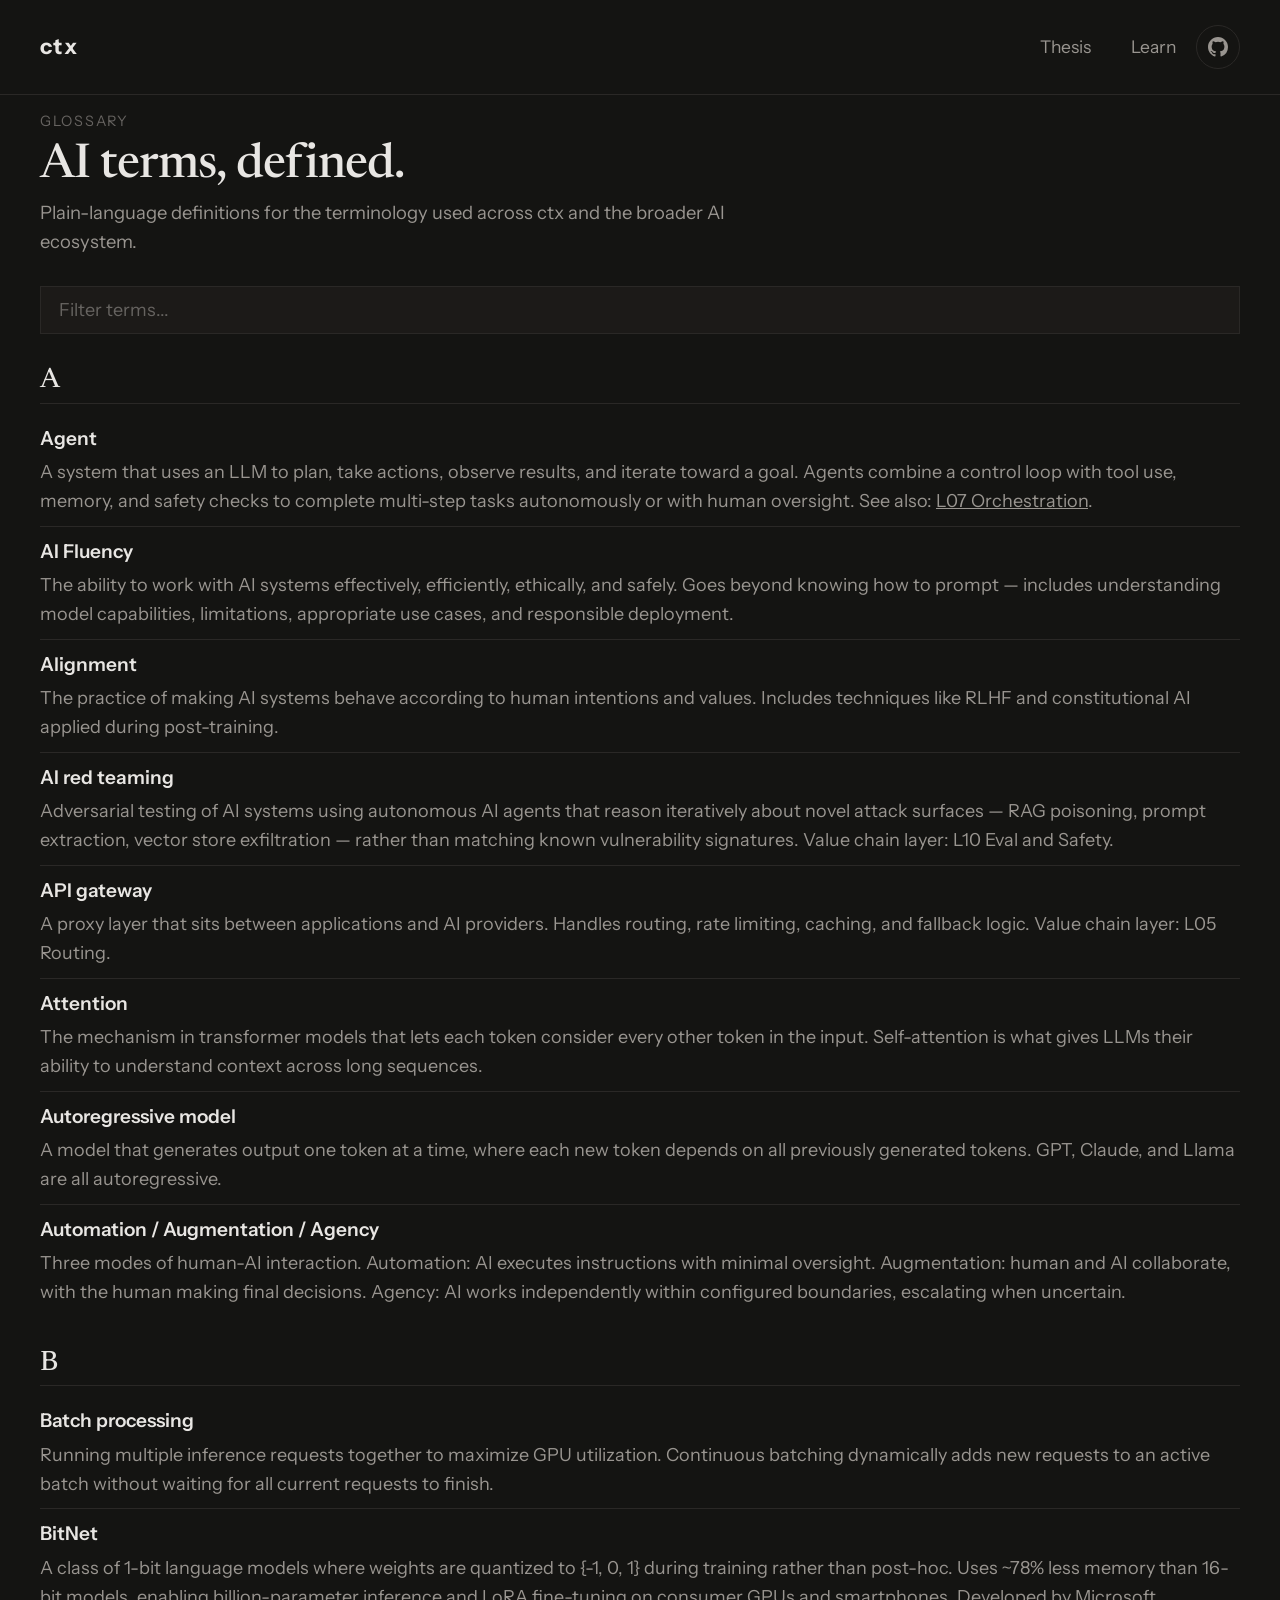
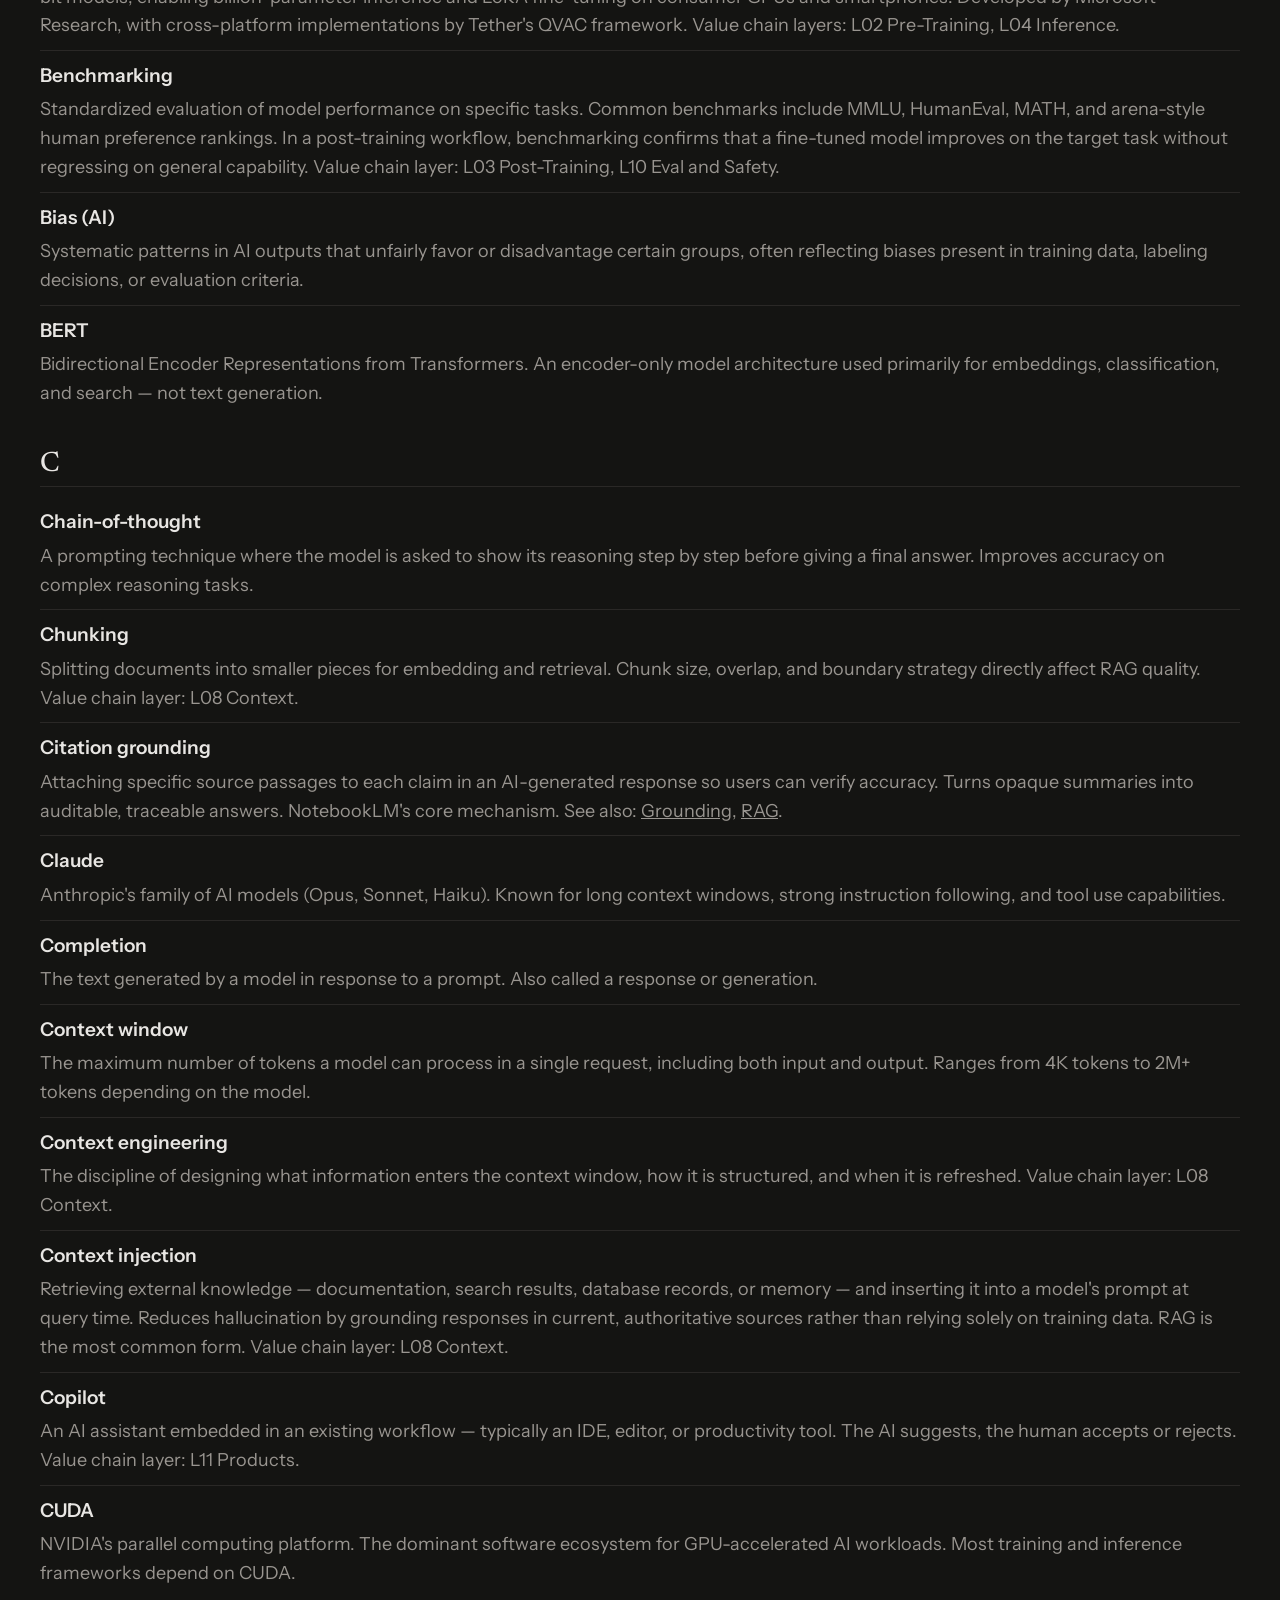
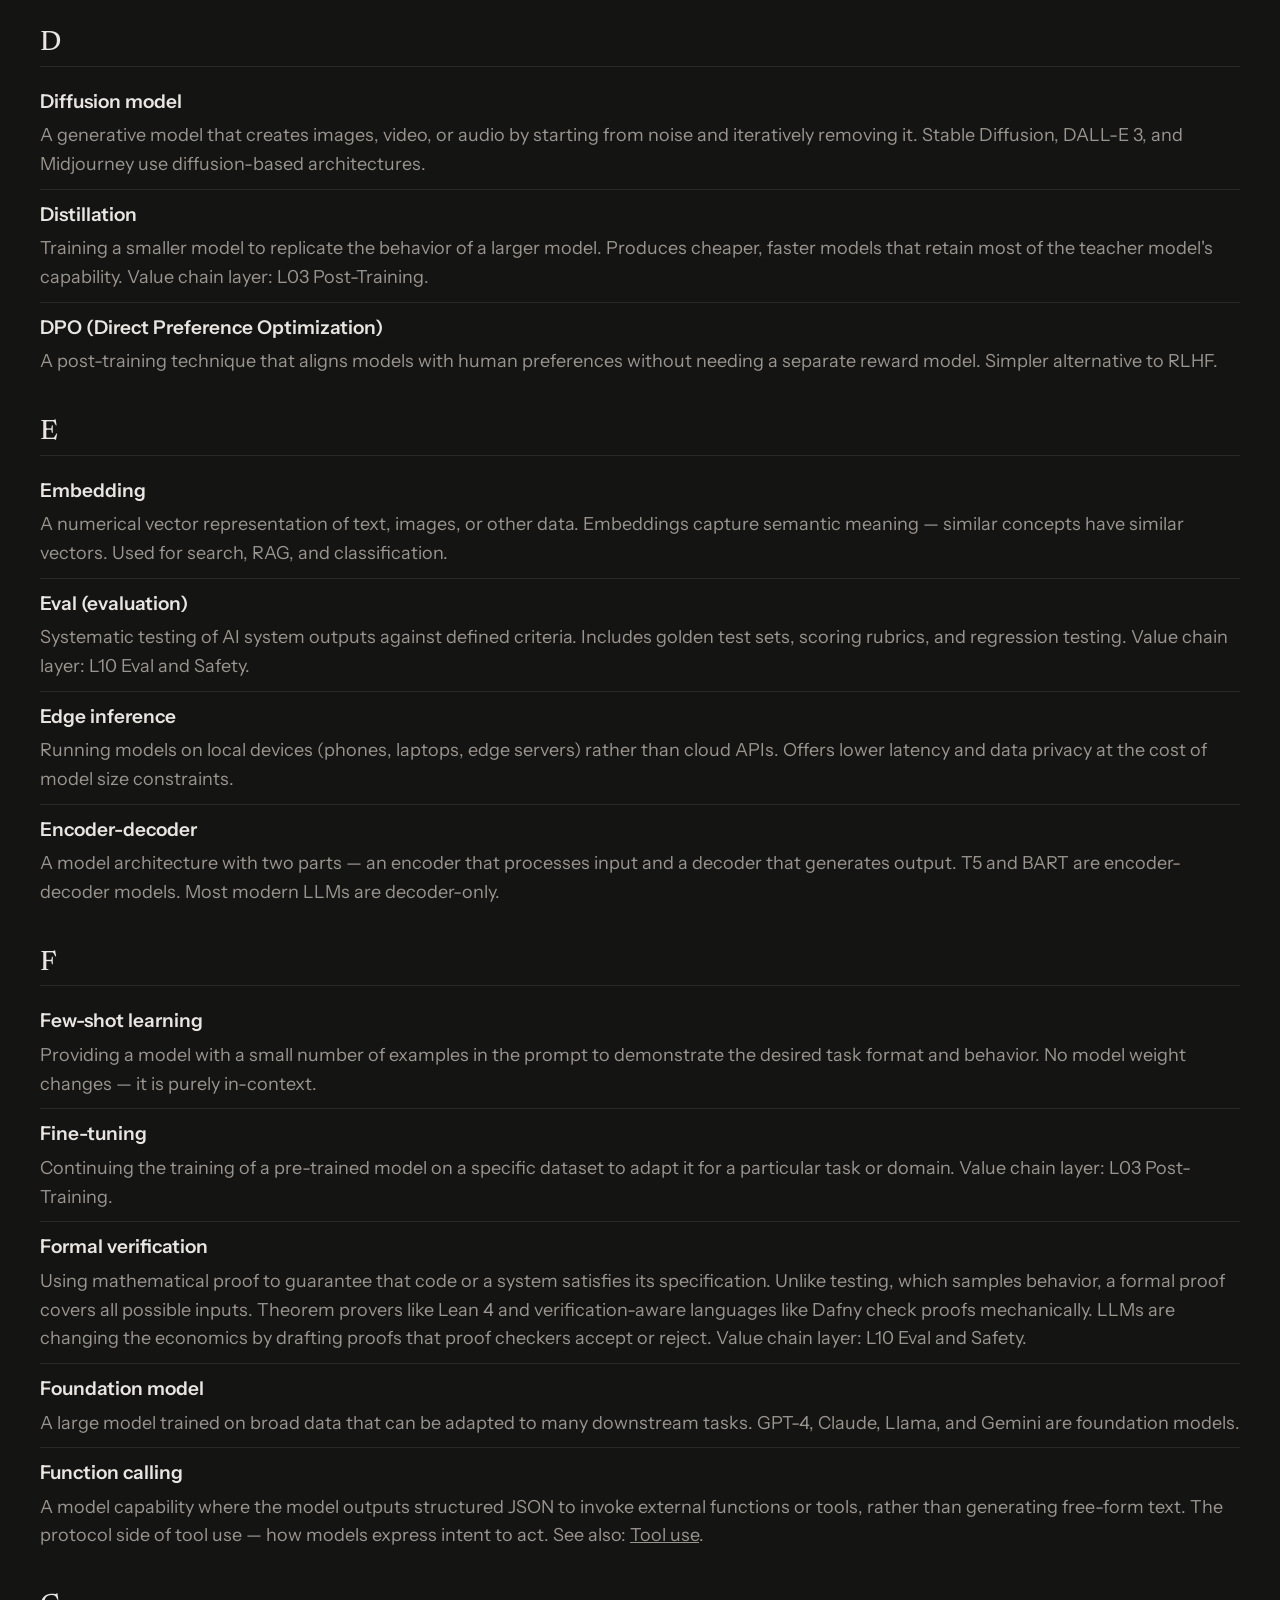
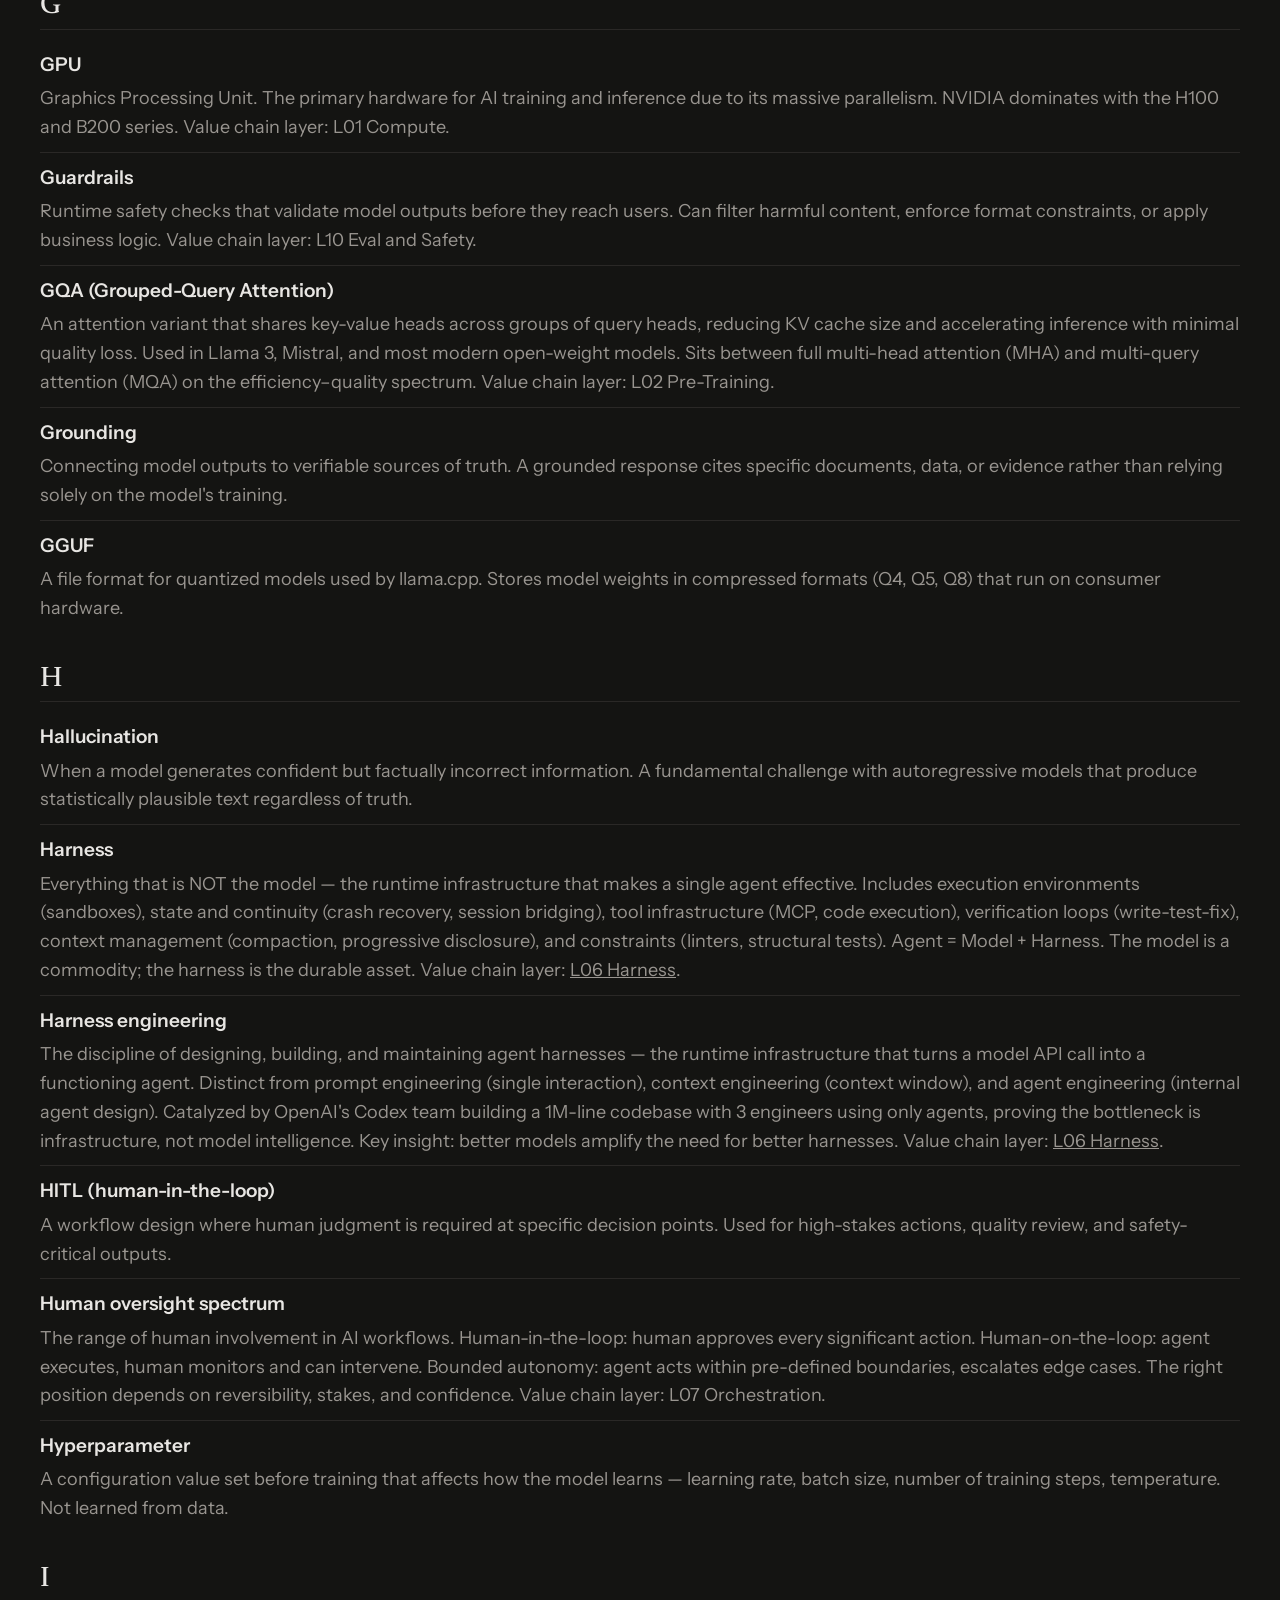
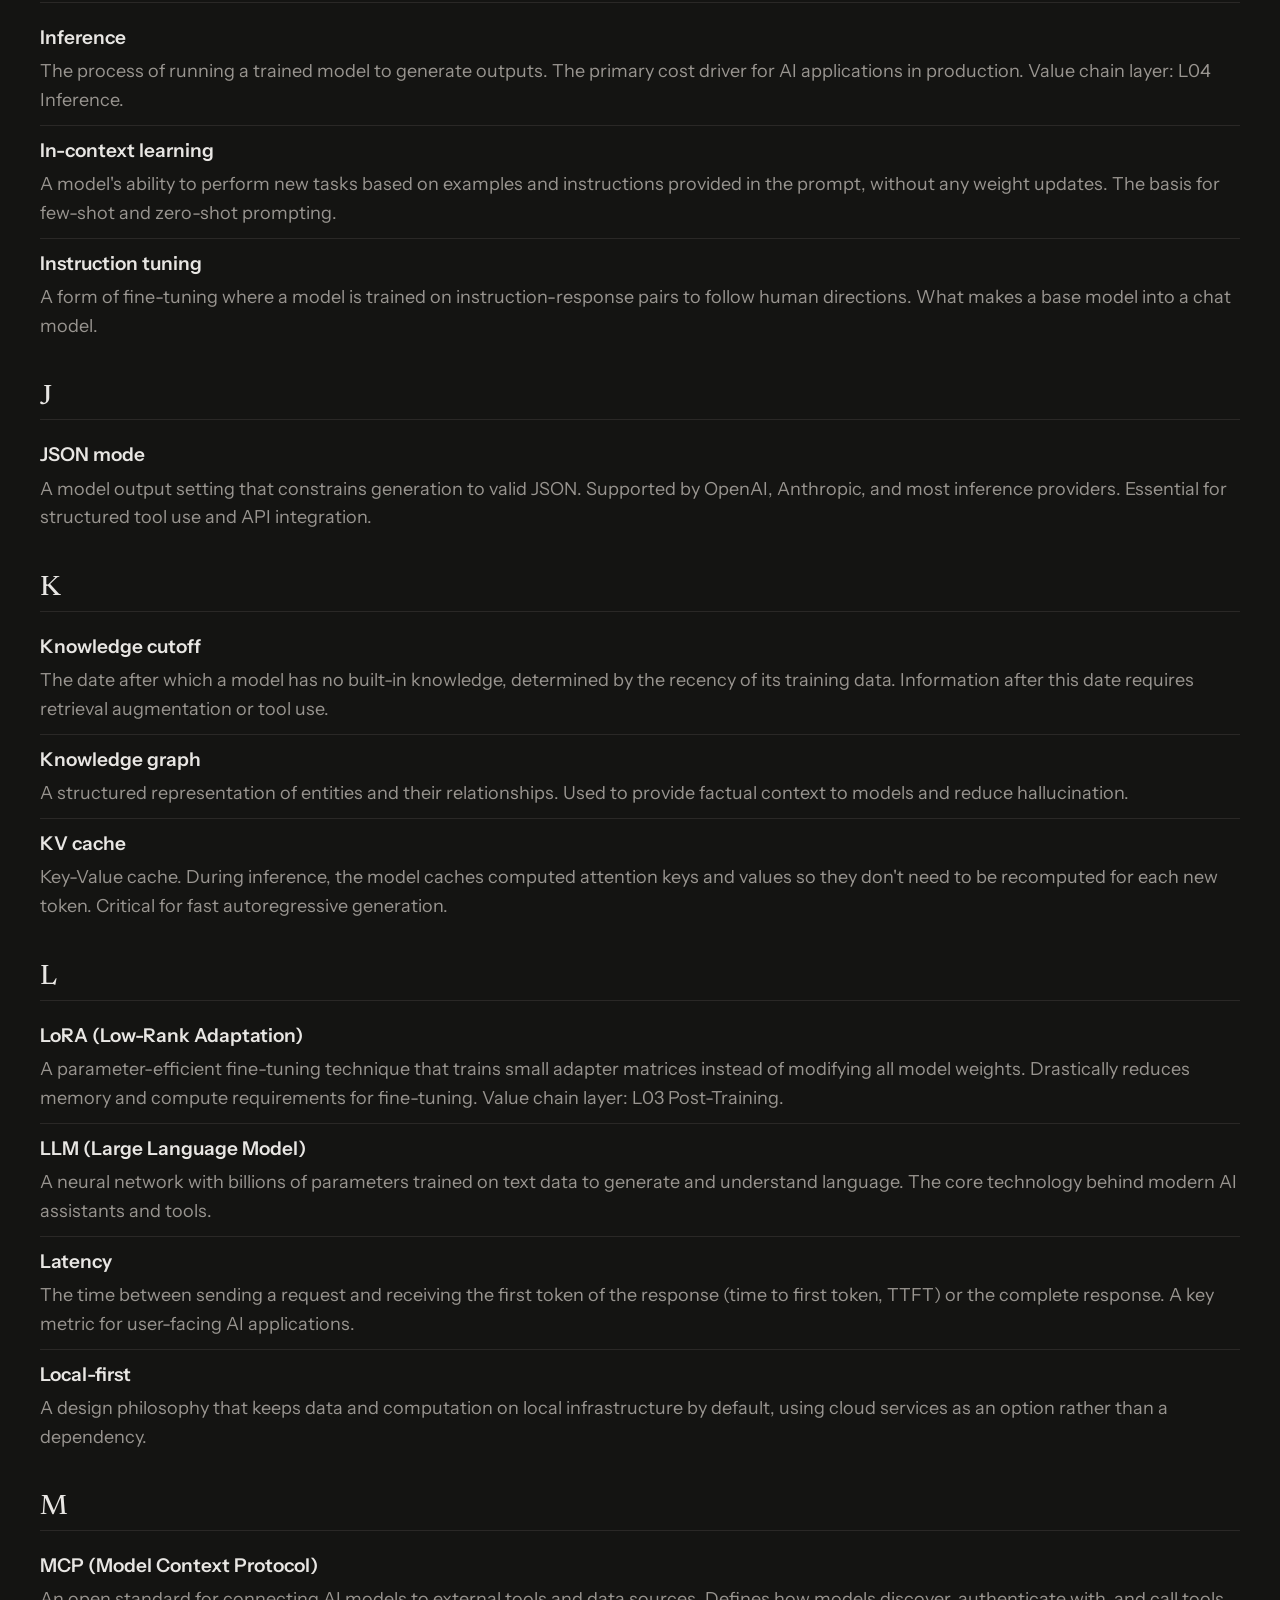
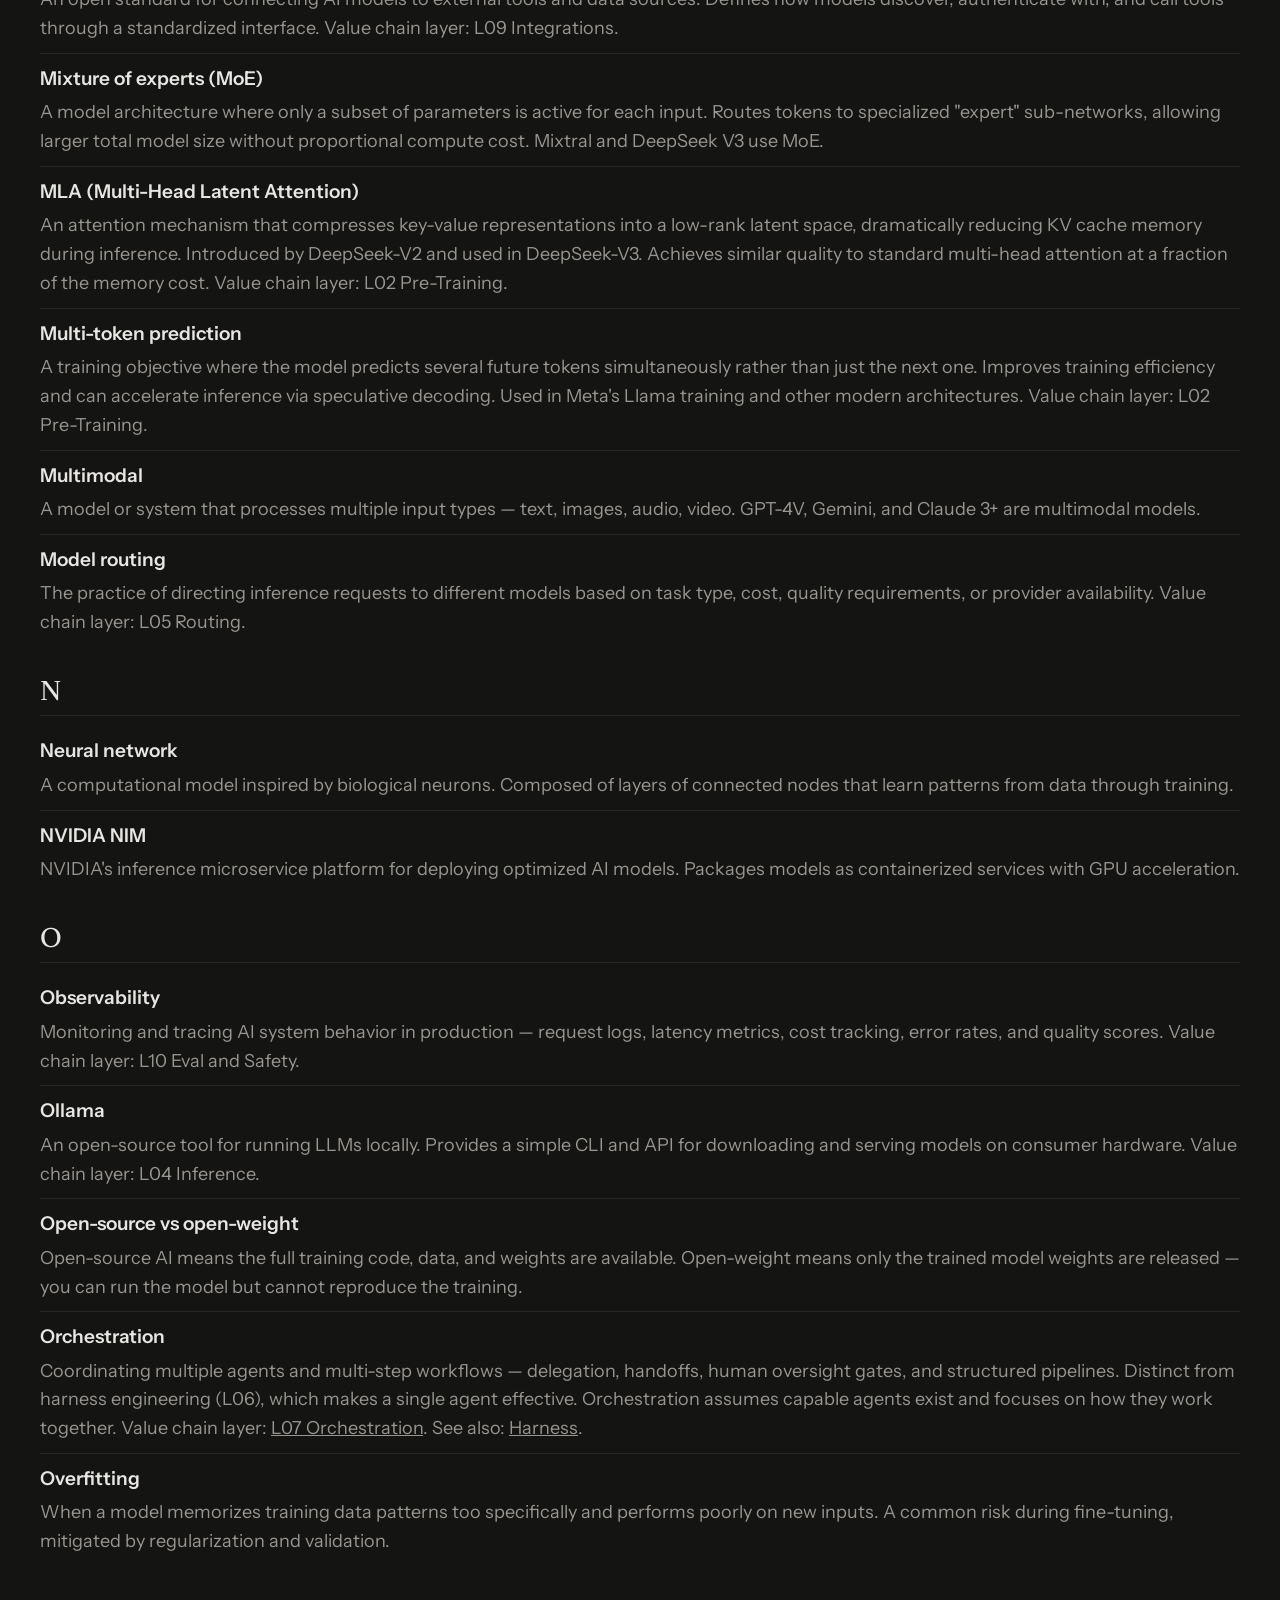
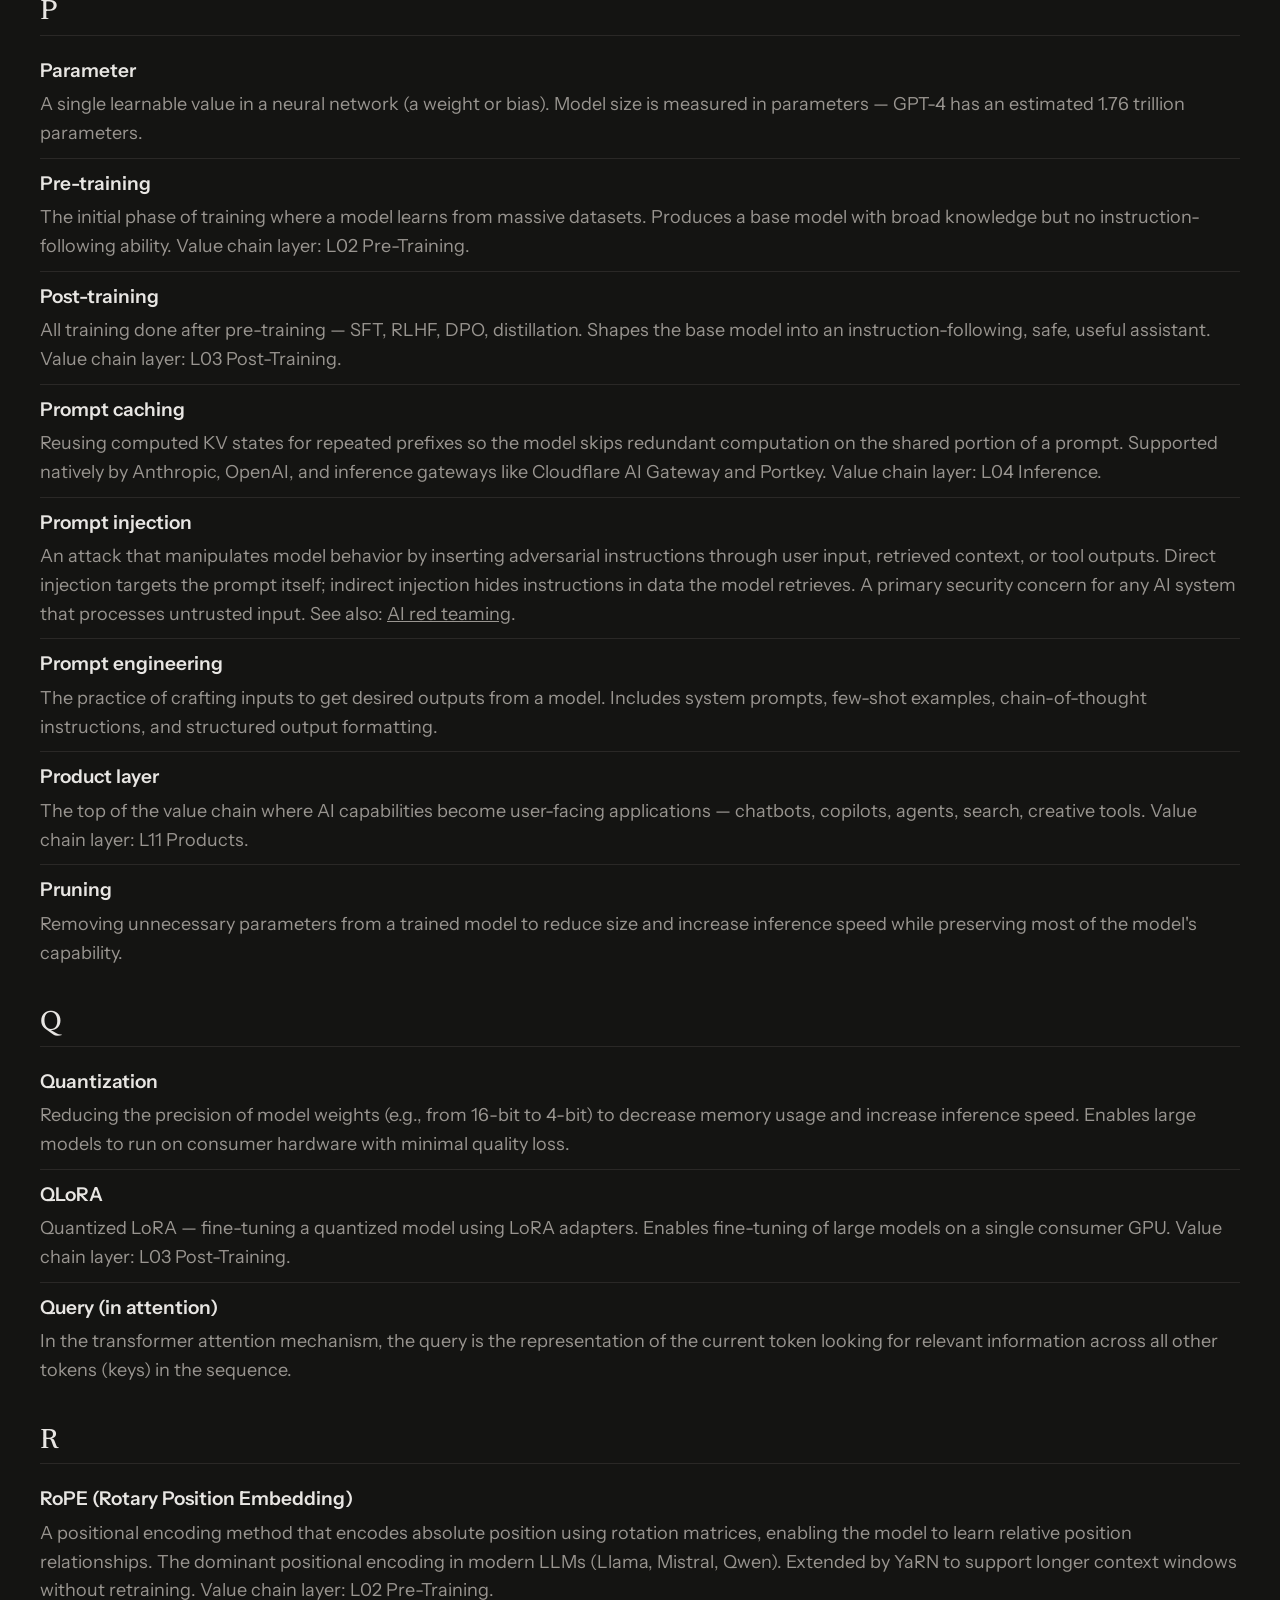
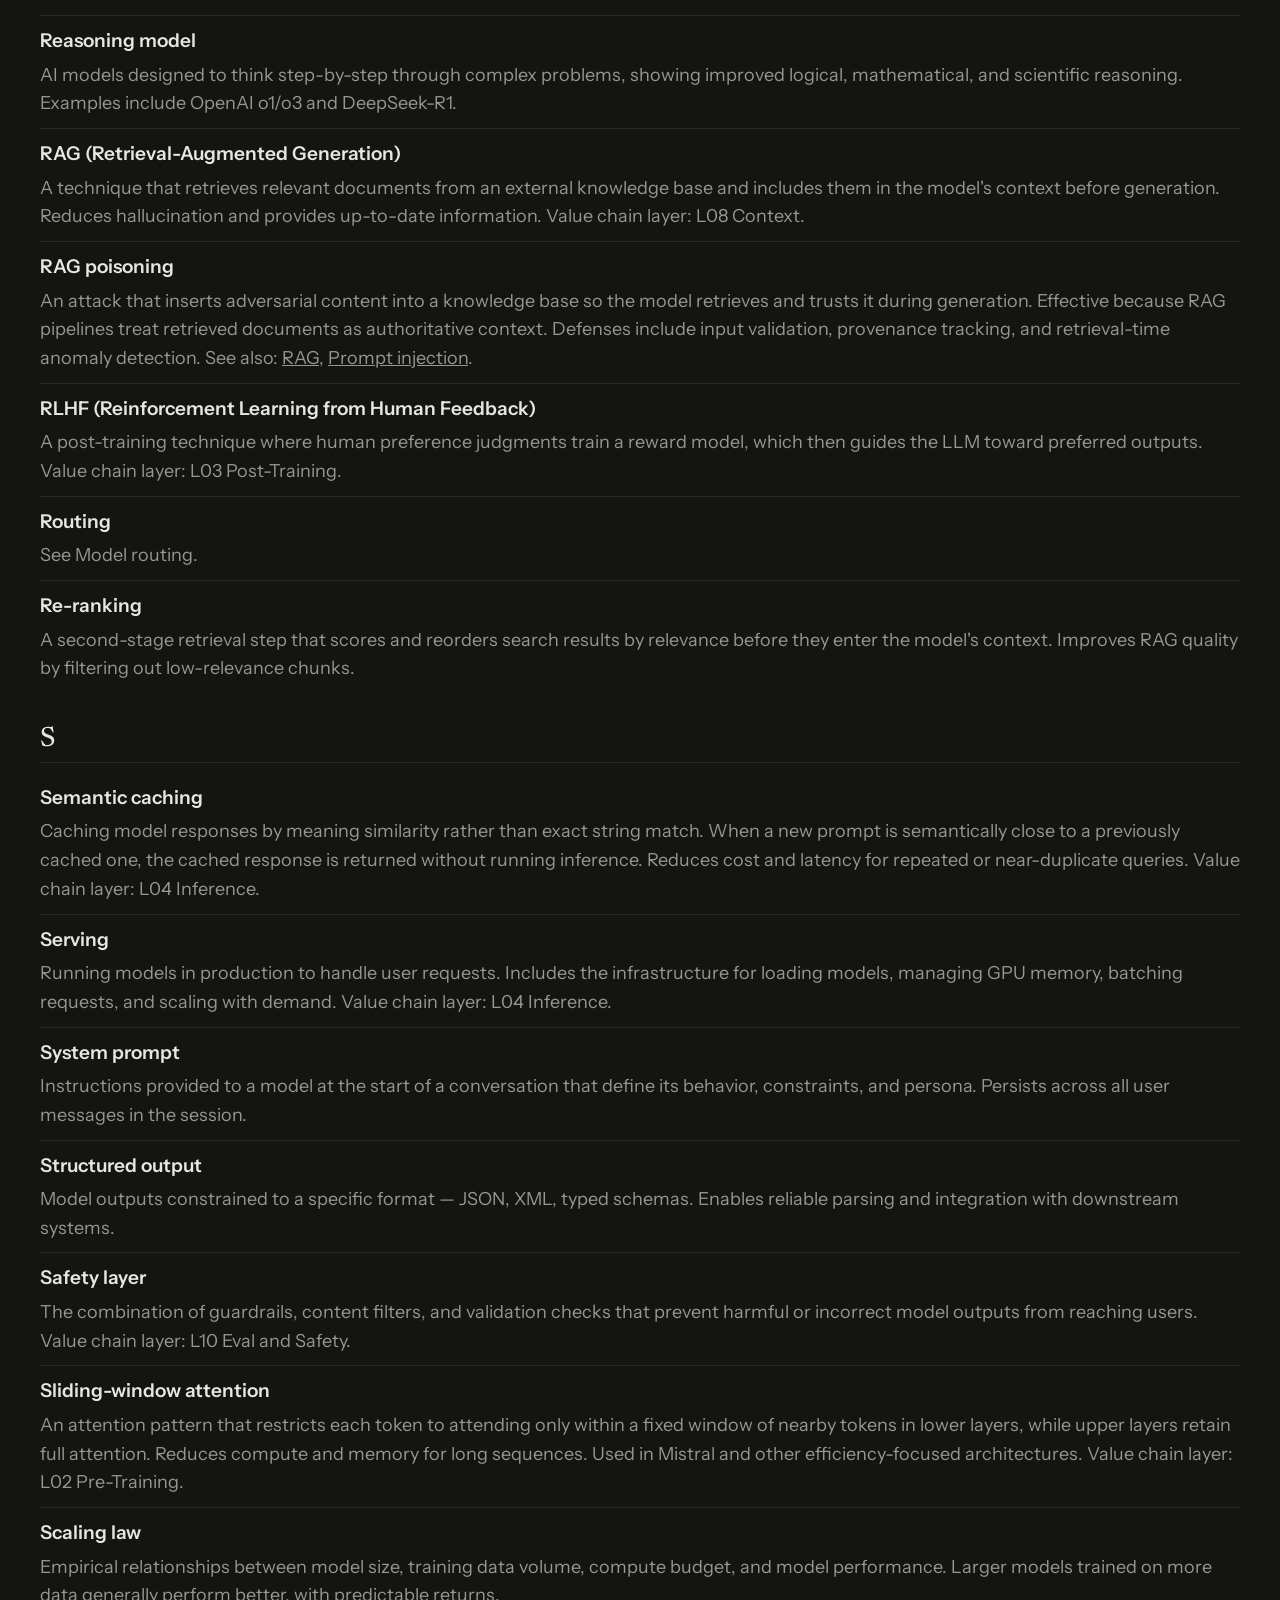
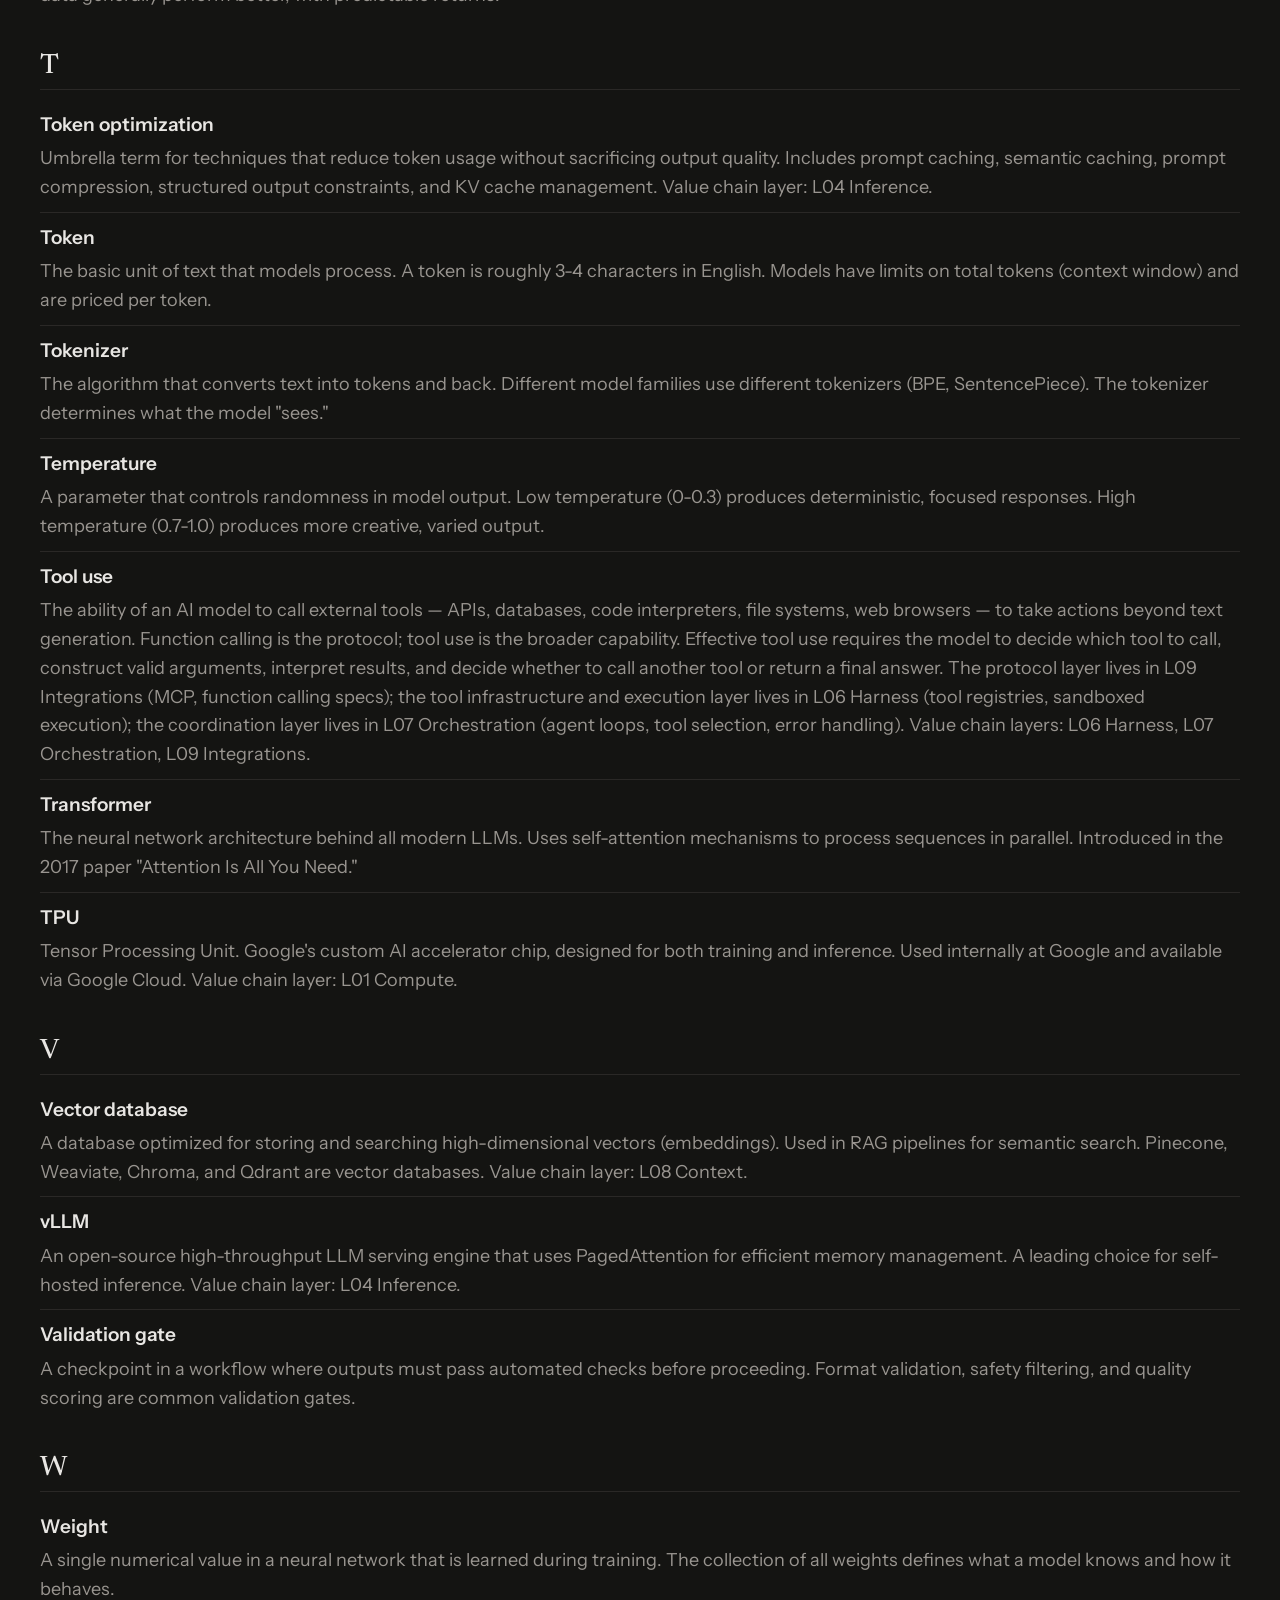
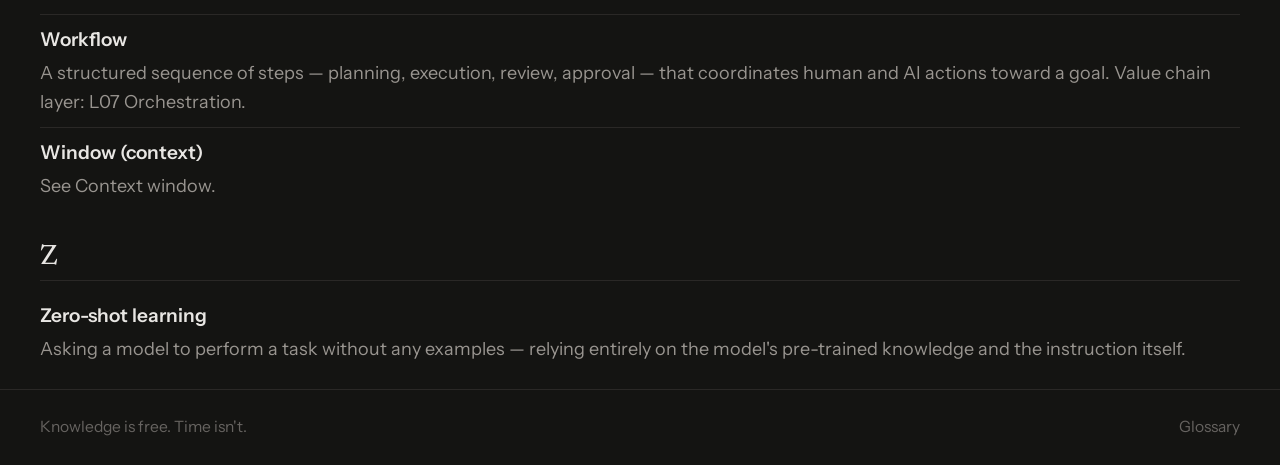
==== commit f7a3d73b: "Add QVAC/BitNet: 1-bit models, on-device training, edge inference Tool: QVAC Fabric (Tether) — cross" ====
--- a/glossary/index.html
+++ b/glossary/index.html
@@ -87,6 +87,10 @@
               <dd>Running multiple inference requests together to maximize GPU utilization. Continuous batching dynamically adds new requests to an active batch without waiting for all current requests to finish.</dd>
             </div>
             <div class="glossary__entry">
+              <dt id="bitnet">BitNet</dt>
+              <dd>A class of 1-bit language models where weights are quantized to {-1, 0, 1} during training rather than post-hoc. Uses ~78% less memory than 16-bit models, enabling billion-parameter inference and LoRA fine-tuning on consumer GPUs and smartphones. Developed by Microsoft Research, with cross-platform implementations by Tether's QVAC framework. Value chain layers: L02 Pre-Training, L04 Inference.</dd>
+            </div>
+            <div class="glossary__entry">
               <dt id="benchmarking">Benchmarking</dt>
               <dd>Standardized evaluation of model performance on specific tasks. Common benchmarks include MMLU, HumanEval, MATH, and arena-style human preference rankings. In a post-training workflow, benchmarking confirms that a fine-tuned model improves on the target task without regressing on general capability. Value chain layer: L03 Post-Training, L10 Eval and Safety.</dd>
             </div>
